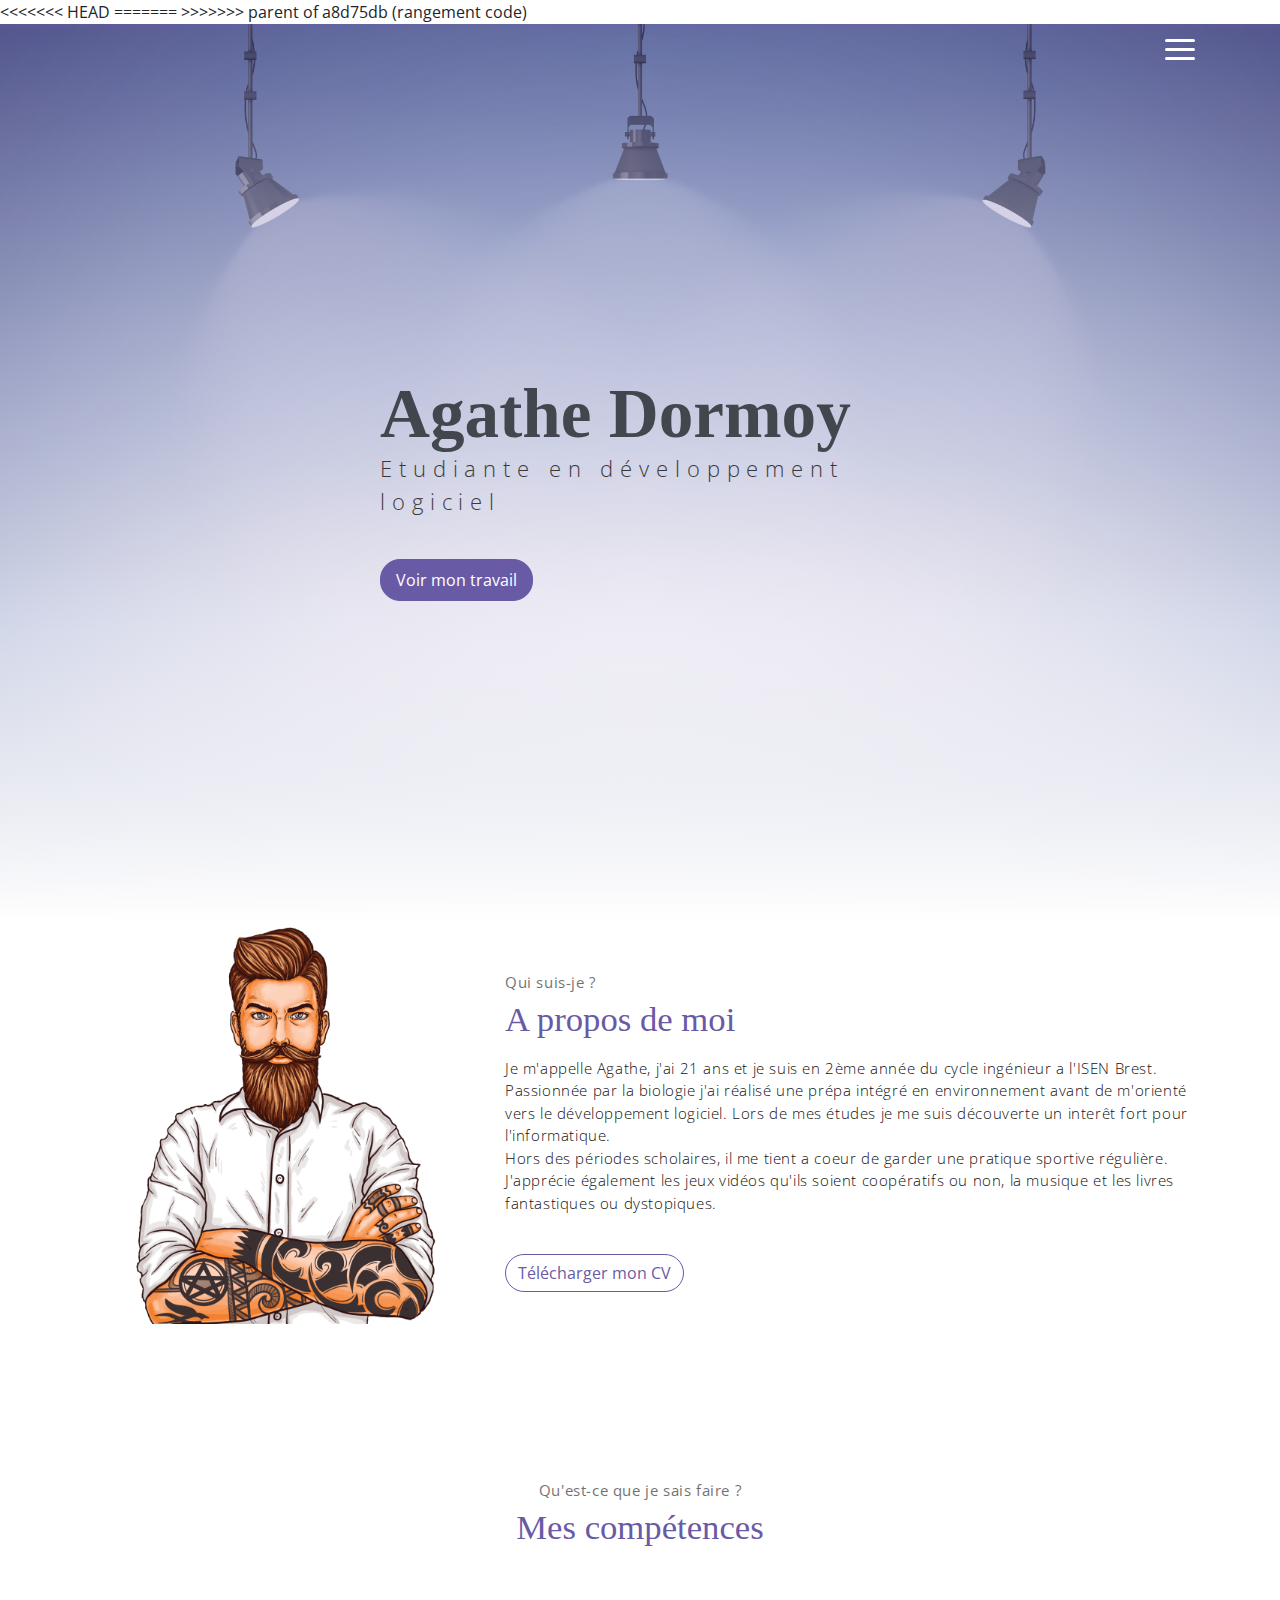
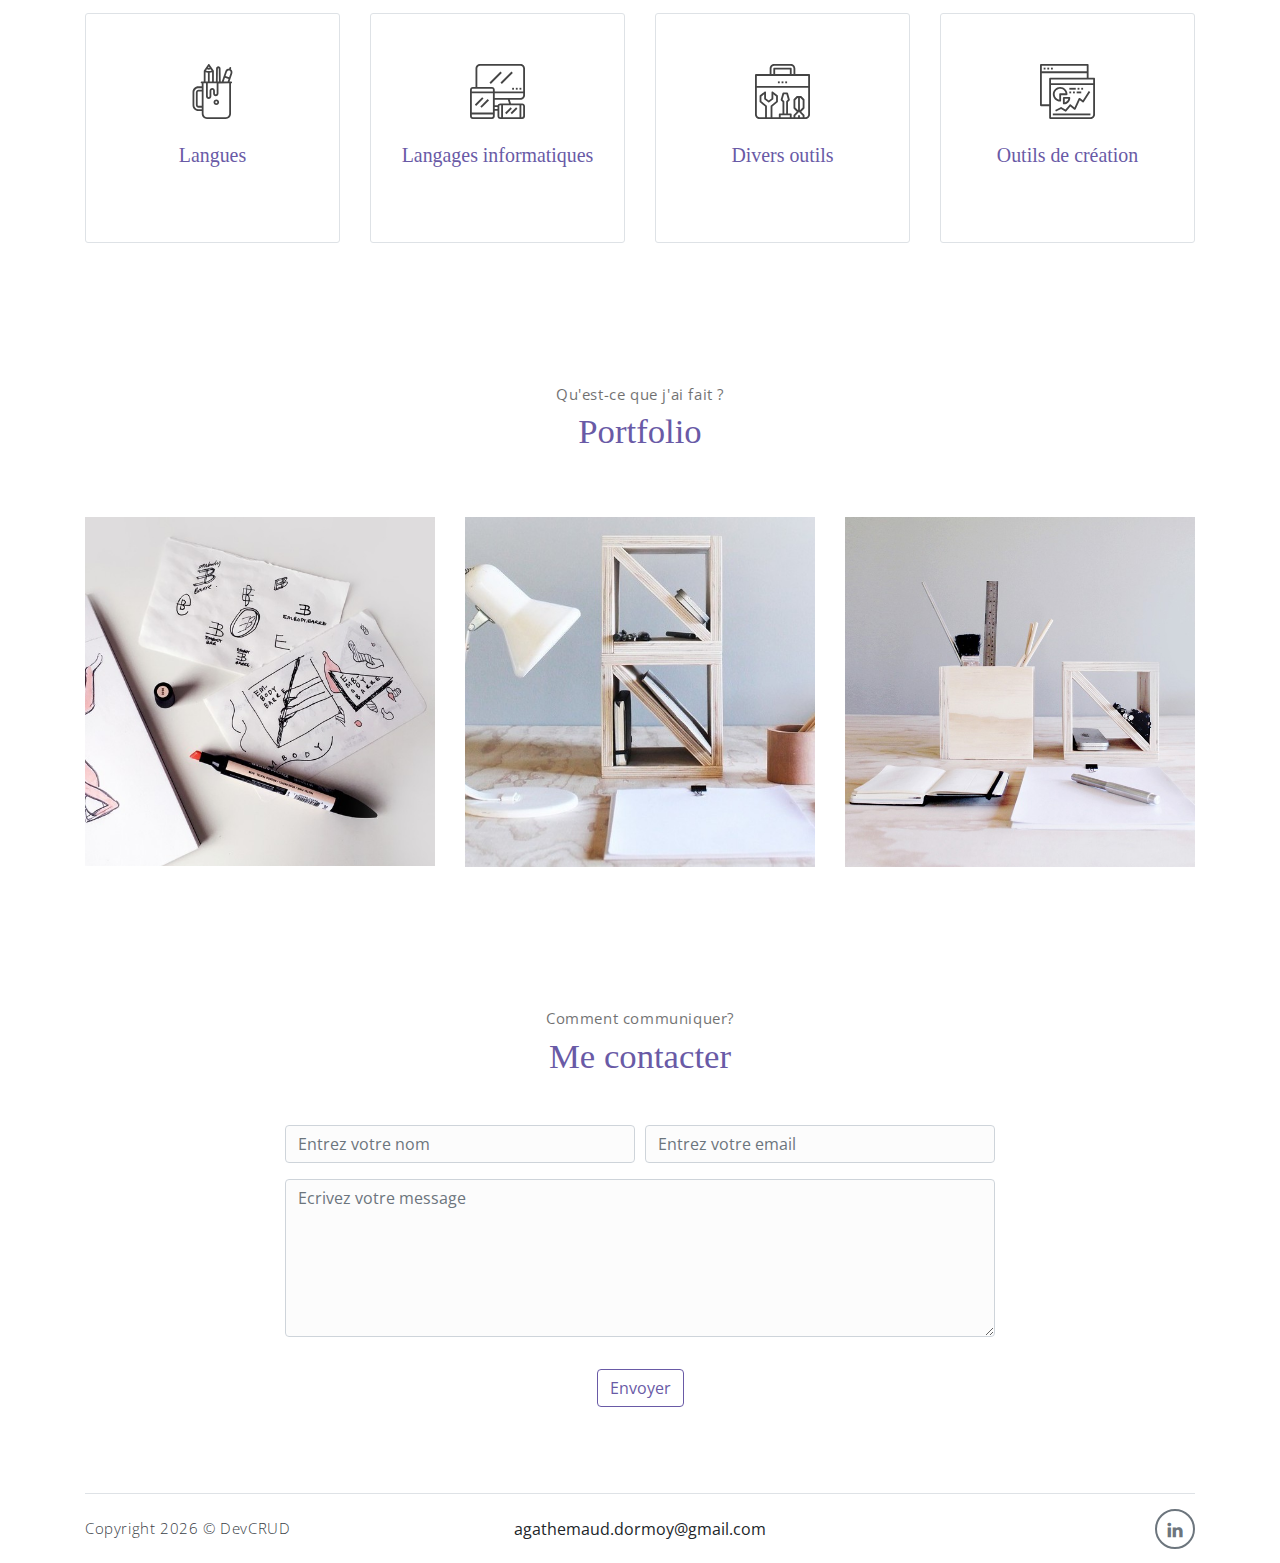
==== html/index.html @ be1decf4 "Revert "rechercge"" ====
<!DOCTYPE html>
<html lang="fr">


<head>
	<meta charset="utf-8"> <!--encodage pour avoir les éè? ect-->
    <meta name="viewport" content="width=device-width, initial-scale=1, shrink-to-fit=no">
    <meta name="description" content="Start your development with Meyawo landing page.">
    <meta name="author" content="Devcrud">
    <meta name="modification" content="Agathe">
    <title>Portfolio Agathe Dormoy</title>
    <!-- font icons -->
    <link rel="stylesheet" href="../vendor/themify-icons/css/themify-icons.css">
    <!-- Bootstrap + Meyawo main styles -->
<<<<<<< HEAD
	<link rel="stylesheet" href="../assets/css/meyawo.css">

    <!-- Js -->
    <script src="../assets/vendor/jquery/jquery-3.4.1.js" defer></script>
    <script src="../assets/js/meyawo.js" defer></script>

=======
	<link rel="stylesheet" href="../css/meyawo.css">
>>>>>>> parent of a8d75db (rangement code)
</head>


<body data-spy="scroll" data-target=".navbar" data-offset="40" id="home">

    <!-- Page Navbar -->
    <nav class="custom-navbar" data-spy="affix" data-offset-top="20">
        <div class="container">
            <a class="logo" href="#"></a>         
            <ul class="nav">
                <li class="item">
                    <a class="link" href="#home">Home</a>
                </li>
                <li class="item">
                    <a class="link" href="#about">About</a>
                </li>
                <li class="item">
                    <a class="link" href="#portfolio">Portfolio</a>
                </li>
                <!--<li class="item">
                    <a class="link" href="#testmonial">Testmonial</a>
                </li>
                <li class="item">
                    <a class="link" href="#blog">Blog</a>
                </li> -->
                <li class="item">
                    <a class="link" href="#contact">Contact</a>
                </li>
                <!--
                <li class="item ml-md-3">
                    <a href="components.html" class="btn btn-primary">Components</a>
                </li>-->
            </ul>
            <a href="javascript:void(0)" id="nav-toggle" class="hamburger hamburger--elastic">
                <div class="hamburger-box">
                  <div class="hamburger-inner"></div>
                </div>
            </a>
        </div>          
    </nav><!-- End of Page Navbar -->

    <!-- page header -->
    <header id="home" class="header">
        <div class="overlay"></div>
        <div class="header-content container">
            <h1 class="header-title">
                <span class="up"></span>
                <span class="down">Agathe Dormoy</span>
            </h1>
            <p class="header-subtitle">Etudiante en développement logiciel</p>            

            <a class="link" href="#portfolio"><button class="btn btn-primary">Voir mon travail</button></a>
        </div>              
    </header><!-- end of page header -->

    <!-- about section -->
    <section class="section pt-0" id="about">
        <!-- container -->
        <div class="container text-center">
            <!-- about wrapper -->
            <div class="about">
                <div class="about-img-holder">
                    <img src="../imgs/man.png" class="about-img" alt="Download free bootstrap 4 landing page, free boootstrap 4 templates, Download free bootstrap 4.1 landing page, free boootstrap 4.1.1 templates, meyawo Landing page">
                </div>
                <div class="about-caption">
                    <p class="section-subtitle">Qui suis-je ?</p>
                    <h2 class="section-title mb-3">A propos de moi</h2>
                    <p>
                        Je m'appelle Agathe, j'ai 21 ans et je suis en 2ème année du cycle ingénieur a l'ISEN Brest.
                        Passionnée par la biologie j'ai réalisé une prépa intégré en environnement avant de m'orienté
                        vers le développement logiciel. Lors de mes études je me suis découverte un interêt fort pour 
                        l'informatique.
                        <br>
                        Hors des périodes scholaires, il me tient a coeur de garder une pratique sportive régulière. J'apprécie
                        également les jeux vidéos qu'ils soient coopératifs ou non, la musique et les livres fantastiques
                        ou dystopiques. 

                    </p>
                    <button class="btn-rounded btn btn-outline-primary mt-4">Télécharger mon CV</button>
                </div>              
            </div><!-- end of about wrapper -->
        </div><!-- end of container -->
    </section> <!-- end of about section -->

    <!-- service section -->
    <section class="section" id="service">
        <div class="container text-center">
            <p class="section-subtitle">Qu'est-ce que je sais faire ?</p>
            <h6 class="section-title mb-6">Mes compétences</h6>
            <!-- row -->
            <div class="row">
                <div class="col-md-6 col-lg-3">
                    <div class="service-card">
                        <div class="body">
                            <img src="../imgs/pencil-case.svg" alt="Download free bootstrap 4 landing page, free boootstrap 4 templates, Download free bootstrap 4.1 landing page, free boootstrap 4.1.1 templates, meyawo Landing page" class="icon">
                            <h6 class="title">Langues</h6>
                            <p class="subtitle">Francais : langue maternelle voltaire 744 <br> Anglais : TOIEC 895 <br> Espagnol : notions
                                scholaires
                            </p>
                        </div>
                    </div>
                </div>
                <div class="col-md-6 col-lg-3">
                    <div class="service-card">
                        <div class="body">
                            <img src="../imgs/responsive.svg" alt="Download free bootstrap 4 landing page, free boootstrap 4 templates, Download free bootstrap 4.1 landing page, free boootstrap 4.1.1 templates, meyawo Landing page" class="icon">
                            <h6 class="title">Langages informatiques</h6>
                            <p class="subtitle">Python, C, Java, development web</p>
                        </div>
                    </div>
                </div>
                <div class="col-md-6 col-lg-3">
                    <div class="service-card">
                        <div class="body">
                            <img src="../imgs/toolbox.svg" alt="Download free bootstrap 4 landing page, free boootstrap 4 templates, Download free bootstrap 4.1 landing page, free boootstrap 4.1.1 templates, meyawo Landing page" class="icon">
                            <h6 class="title">Divers outils</h6>
                            <p class="subtitle">Mysql, QGIS, Outils de visioconférences (discord, teams, zoom, ...)</p>
                        </div>
                    </div>
                </div>
                <div class="col-md-6 col-lg-3">
                    <div class="service-card">
                        <div class="body">
                            <img src="../imgs/analytics.svg" alt="Download free bootstrap 4 landing page, free boootstrap 4 templates, Download free bootstrap 4.1 landing page, free boootstrap 4.1.1 templates, meyawo Landing page" class="icon">
                            <h6 class="title">Outils de création</h6>
                            <p class="subtitle">FireAlpaca, canva, photoshop, vegas pro 16, DaVinci</p>
                        </div>
                    </div>
                </div>
            </div><!-- end of row -->
        </div>
    </section><!-- end of service section -->

    <!-- portfolio section -->
    <section class="section" id="portfolio">
        <div class="container text-center">
            <p class="section-subtitle">Qu'est-ce que j'ai fait ?</p>
            <h6 class="section-title mb-6">Portfolio</h6>
            <!-- row -->
            <div class="row">
                <div class="col-md-4">
                    <a href="#" class="portfolio-card">
                        <img src="../imgs/folio-1.jpg" class="portfolio-card-img" alt="Download free bootstrap 4 landing page, free boootstrap 4 templates, Download free bootstrap 4.1 landing page, free boootstrap 4.1.1 templates, meyawo Landing page">    
                        <span class="portfolio-card-overlay">
                            <span class="portfolio-card-caption">
                                <h4>Bot_Tommy</h5>
                                <p class="font-weight-normal">Tortue mangeuse de déchets</p>
                            </span>                         
                        </span>                     
                    </a>
                </div>
                <div class="col-md-4">
                    <a href="#" class="portfolio-card">
                        <img class="portfolio-card-img" src="../imgs/folio-2.jpg" class="img-responsive rounded" alt="Download free bootstrap 4 landing page, free boootstrap 4 templates, Download free bootstrap 4.1 landing page, free boootstrap 4.1.1 templates, meyawo Landing page">
                        <span class="portfolio-card-overlay">
                            <span class="portfolio-card-caption">
                                <h4>Saint-Quentin</h5>
                                <p class="font-weight-normal">Etude de la population arborée</p>
                            </span>                         
                        </span>                         
                    </a>
                </div>
                <div class="col-md-4">
                    <a href="#" class="portfolio-card">
                        <img class="portfolio-card-img" src="../imgs/folio-3.jpg" class="img-responsive rounded" alt="Download free bootstrap 4 landing page, free boootstrap 4 templates, Download free bootstrap 4.1 landing page, free boootstrap 4.1.1 templates, meyawo Landing page">    
                        <span class="portfolio-card-overlay">
                            <span class="portfolio-card-caption">
                                <h4>FlowTech</h5>
                                <p class="font-weight-normal">Création d'une lowtech</p>
                            </span>                         
                        </span>                     
                    </a>
                </div>
            </div><!-- end of row -->
        </div><!-- end of container -->
    </section> <!-- end of portfolio section -->


    <!-- pricing section -->

    <!--
    <section class="section" id="pricing">
        <div class="container text-center">
            <p class="section-subtitle">How Much I Charge ?</p>
            <h6 class="section-title mb-6">My Pricing</h6> 
    -->
            <!-- row -->
    <!--
            <div class="pricing-wrapper">
                <div class="pricing-card">
                    <div class="pricing-card-header">
                        <img class="pricing-card-icon" src="../imgs/scooter.svg" alt="Download free bootstrap 4 landing page, free boootstrap 4 templates, Download free bootstrap 4.1 landing page, free boootstrap 4.1.1 templates, meyawo Landing page">
                    </div>
                    <div class="pricing-card-body">
                        <h6 class="pricing-card-title">Free</h6>
                        <div class="pricing-card-list">
                            <p>accusamus reprehenderit</p>
                            <p>provident dolorem </p>
                            <p>quos neque</p>
                            <p>fugiat quibusdam</p>
                            <p><i class="ti-close"></i></p>
                            <p><i class="ti-close"></i></p>
                        </div>
                    </div>
                    <div class="pricing-card-footer">
                        <span>$</span>
                        <span>0.00/Month</span>
                    </div>
                    <a href="#" class="btn btn-primary mt-3 pricing-card-btn">Subscribe</a>
                </div>
                <div class="pricing-card">
                    <div class="pricing-card-header">
                        <img class="pricing-card-icon" src="../imgs/shipped.svg" alt="Download free bootstrap 4 landing page, free boootstrap 4 templates, Download free bootstrap 4.1 landing page, free boootstrap 4.1.1 templates, meyawo Landing page">
                    </div>
                    <div class="pricing-card-body">
                        <h6 class="pricing-card-title">Basic</h6>
                        <div class="pricing-card-list">
                            <p>accusamus reprehenderit</p>
                            <p>provident dolorem </p>
                            <p>quos neque</p>
                            <p>fugiat quibusdam</p>
                            <p>accusamus laboriosam</p>
                            <p><i class="ti-close"></i></p>
                        </div>
                    </div>
                    <div class="pricing-card-footer">
                        <span>$</span>
                        <span>9.99/Month</span>
                    </div>
                    <a href="#" class="btn btn-primary mt-3 pricing-card-btn">Subscribe</a>
                </div>
                <div class="pricing-card">
                    <div class="pricing-card-header">
                        <img class="pricing-card-icon" src="../imgs/startup.svg" alt="Download free bootstrap 4 landing page, free boootstrap 4 templates, Download free bootstrap 4.1 landing page, free boootstrap 4.1.1 templates, meyawo Landing page">
                    </div>
                    <div class="pricing-card-body">
                        <h6 class="pricing-card-title">Premium</h6>
                        <div class="pricing-card-list">
                            <p>accusamus reprehenderit</p>
                            <p>provident dolorem </p>
                            <p>quos neque</p>
                            <p>fugiat quibusdam</p>
                            <p>accusamus laboriosam</p>
                            <p>inventore omnis</p>
                        </div>
                    </div>
                    <div class="pricing-card-footer">
                        <span>$</span>
                        <span>99.9/Month</span>
                    </div>
                    <a href="#" class="btn btn-primary mt-3 pricing-card-btn">Subscribe</a>
                </div> 
    -->
            </div><!-- end of pricing wrapper -->
        </div> <!-- end of container -->
    </section><!-- end of pricing section -->

    
    <!-- section -->
    <!--
    <section class="section-sm bg-primary">
    -->
        <!-- container -->
    <!--
        <div class="container text-center text-sm-left">
    -->
            <!-- row -->
    <!--
            <div class="row align-items-center">
                <div class="col-sm offset-md-1 mb-4 mb-md-0">
                    <h6 class="title text-light">Want to work with me?</h6>
                    <p class="m-0 text-light">Always feel Free to Contact & Hire me</p>
                </div>
                <div class="col-sm offset-sm-2 offset-md-3">
                    <button class="btn btn-lg my-font btn-light rounded">Hire Me</button>
                </div>
    -->
            </div> <!-- end of row -->
        </div> <!-- end of container -->
    </section> <!-- end of section -->


    <!-- testimonial section -->
    <!--
    <section class="section" id="testmonial">
        <div class="container text-center">
            <p class="section-subtitle">What Think Client About Me ?</p>
            <h6 class="section-title mb-6">Testmonial</h6>
    -->
            <!-- row -->
    <!--
            <div class="row">
                <div class="col-md-6">
                    <div class="testimonial-card">
                        <div class="testimonial-card-img-holder">
                            <img src="../imgs/avatar2.jpg" class="testimonial-card-img" alt="Download free bootstrap 4 landing page, free boootstrap 4 templates, Download free bootstrap 4.1 landing page, free boootstrap 4.1.1 templates, meyawo Landing page">                           
                        </div>
                        <div class="testimonial-card-body">
                            <p class="testimonial-card-subtitle">Lorem ipsum dolor sit amet, consectetur adipisicing elit. Eaque doloribus autem aperiam earum nostrum omnis blanditiis corporis perspiciatis adipisci nihil.</p>
                            <h6 class="testimonial-card-title">Emily Reb</h6>
                        </div>
                    </div>
                </div>
                <div class="col-md-6">
                    <div class="testimonial-card">
                        <div class="testimonial-card-img-holder">
                            <img src="../imgs/avatar3.jpg" class="testimonial-card-img" alt="Download free bootstrap 4 landing page, free boootstrap 4 templates, Download free bootstrap 4.1 landing page, free boootstrap 4.1.1 templates, meyawo Landing page">                        
                        </div>
                        <div class="testimonial-card-body">
                            <p class="testimonial-card-subtitle">Lorem ipsum dolor sit amet, consectetur adipisicing elit. Eaque doloribus autem aperiam earum nostrum omnis blanditiis corporis perspiciatis adipisci nihil.</p>
                            <h6 class="testimonial-card-title">Emily Reb</h6>
                        </div>
                    </div>
                </div>
            </div>
    -->
        </div> <!-- end of container -->
    </section> <!-- end of testimonial section -->
    
    <!-- blog section -->
    <!--
    <section class="section" id="blog">
    -->
        <!-- container -->
    <!--
        <div class="container text-center">
            <p class="section-subtitle">Recent Posts?</p>
            <h6 class="section-title mb-6">Blog</h6>
    -->
            <!-- blog-wrapper -->
    <!--
            <div class="blog-card">
                <div class="blog-card-header">
                    <img src="../imgs/img-1.jpg" class="blog-card-img" alt="Download free bootstrap 4 landing page, free boootstrap 4 templates, Download free bootstrap 4.1 landing page, free boootstrap 4.1.1 templates, meyawo Landing page">
                </div>
                <div class="blog-card-body">
                    <h5 class="blog-card-title">Consectetur adipisicing elit</h6>

                    <p class="blog-card-caption">
                        <a href="#">By: Admin</a>
                        <a href="#"><i class="ti-heart text-danger"></i> 234</a>
                        <a href="#"><i class="ti-comment"></i> 123</a>
                    </p>
                    <p>Lorem ipsum dolor sit amet, consectetur adipisicing elit. Amet nesciunt qui sit velit delectus voluptates, repellat ipsum culpa id deleniti. Rerum debitis facilis accusantium neque numquam mollitia modi quasi distinctio.</p>

                    <p><b>Necessitatibus nihil impedit! Ex nisi eveniet, dolor aliquid consequuntur repudiandae.</b></p>
                    <p>Magnam in repellat enim harum omnis aperiam! Explicabo illo, commodi, dolor blanditiis cupiditate harum nisi vero accusamus laudantium voluptatibus dolores quae obcaecati.</p>

                    <a href="#" class="blog-card-link">Read more <i class="ti-angle-double-right"></i></a>
                </div>
    
            </div>-->
            
            <!-- end of blog wrapper -->


            <!-- blog-wrapper -->
    <!--
            <div class="blog-card">
                <div class="blog-card-header">
                    <img src="../imgs/img-2.jpg" class="blog-card-img" alt="Download free bootstrap 4 landing page, free boootstrap 4 templates, Download free bootstrap 4.1 landing page, free boootstrap 4.1.1 templates, meyawo Landing page">
                </div>
                <div class="blog-card-body">
                    <h5 class="blog-card-title">Explicabo illo</h6>

                    <p class="blog-card-caption">
                        <a href="#">By: Admin</a>
                        <a href="#"><i class="ti-heart text-danger"></i> 456</a>
                        <a href="#"><i class="ti-comment"></i> 264</a>
                    </p>
                    
                    <p>Lorem ipsum dolor sit amet, consectetur adipisicing elit. Impedit excepturi laborum enim, vitae ipsam atque eum, ad iusto consequuntur voluptas, esse doloribus. Perferendis porro quisquam vitae exercitationem aliquid, minus eos laborum repudiandae, cumque debitis iusto omnis praesentium? Laborum placeat sit adipisci illum tempore maxime, esse qui quae? Molestias excepturi corporis similique doloribus. Esse vitae earum architecto nulla non dolores illum at perspiciatis quod, et deleniti cupiditate reiciendis harum facere, delectus eum commodi soluta distinctio sit repudiandae possimus sunt. Ipsum, rem.</p>

                    <a href="#" class="blog-card-link">Read more <i class="ti-angle-double-right"></i></a>
                </div>
    -->
            </div><!-- end of blog wrapper -->

        </div><!-- end of container -->
    </section><!-- end of blog section -->


    <!-- contact section -->
    <section class="section" id="contact">
        <div class="container text-center">
            <p class="section-subtitle">Comment communiquer?</p>
            <h6 class="section-title mb-5">Me contacter</h6>
            <!-- contact form -->
            <form action="" class="contact-form col-md-10 col-lg-8 m-auto">
                <div class="form-row">
                    <div class="form-group col-sm-6">
                        <input type="text" size="50" class="form-control" placeholder="Entrez votre nom" required>                 
                    </div>
                    <div class="form-group col-sm-6">
                        <input type="email" class="form-control" placeholder="Entrez votre email" required>                 
                    </div>
                    <div class="form-group col-sm-12">
                        <textarea name="comment" id="comment" rows="6"   class="form-control" placeholder="Ecrivez votre message" required></textarea>
                    </div>
                    <div class="form-group col-sm-12 mt-3">
                        <input type="submit" value="Envoyer" class="btn btn-outline-primary rounded">                  
                    </div>
                </div>  
            </form><!-- end of contact form -->
        </div><!-- end of container -->
    </section><!-- end of contact section -->

    <!-- footer -->
    <div class="container">
        <footer class="footer">       
            <p class="mb-0">Copyright <script>document.write(new Date().getFullYear())</script> &copy; <a href="http://www.devcrud.com">DevCRUD</a></p>
            <span> agathemaud.dormoy@gmail.com </span>
            <div class="social-links text-right m-auto ml-sm-auto">
                <a href="https://www.linkedin.com/in/agathe-dormoy-180b77330/" target="_blank" class="link"><i class="ti-linkedin"></i></a>
                <!--
                <a href="javascript:void(0)" class="link"><i class="ti-twitter-alt"></i></a>
                <a href="javascript:void(0)" class="link"><i class="ti-google"></i></a>
                <a href="javascript:void(0)" class="link"><i class="ti-pinterest-alt"></i></a>
                <a href="javascript:void(0)" class="link"><i class="ti-instagram"></i></a>
                <a href="javascript:void(0)" class="link"><i class="ti-rss"></i></a>
                -->
            </div>
        </footer>
    </div> <!-- end of page footer -->
	
	<!-- core  -->
    <script src="../vendor/jquery/jquery-3.4.1.js"></script>
    <script src="../vendor/bootstrap/bootstrap.bundle.js"></script>

    <!-- bootstrap 3 affix -->
	<script src="../vendor/bootstrap/bootstrap.affix.js"></script>

    <!-- Meyawo js -->
    <script src="/js/meyawo.js"></script>

</body>
</html>
---- vendor/themify-icons/css/themify-icons.css ----
@font-face {
	font-family: 'themify';
	src:url("../fonts/themify.eot?-fvbane");
	src:url("../fonts/themify.eot?#iefix-fvbane") format("embedded-opentype"),
		url("../fonts/themify.woff?-fvbane") format("woff"),
		url("../fonts/themify.ttf?-fvbane") format("truetype"),
		url("../fonts/themify.svg?-fvbane#themify") format("svg");
	font-weight: normal;
	font-style: normal;
}

[class^="ti-"], [class*=" ti-"] {
	font-family: 'themify';
	speak: none;
	font-style: normal;
	font-weight: normal;
	font-variant: normal;
	text-transform: none;
	line-height: 1;

	/* Better Font Rendering =========== */
	-webkit-font-smoothing: antialiased;
	-moz-osx-font-smoothing: grayscale;
}

.ti-wand:before {
	content: "\e600";
}
.ti-volume:before {
	content: "\e601";
}
.ti-user:before {
	content: "\e602";
}
.ti-unlock:before {
	content: "\e603";
}
.ti-unlink:before {
	content: "\e604";
}
.ti-trash:before {
	content: "\e605";
}
.ti-thought:before {
	content: "\e606";
}
.ti-target:before {
	content: "\e607";
}
.ti-tag:before {
	content: "\e608";
}
.ti-tablet:before {
	content: "\e609";
}
.ti-star:before {
	content: "\e60a";
}
.ti-spray:before {
	content: "\e60b";
}
.ti-signal:before {
	content: "\e60c";
}
.ti-shopping-cart:before {
	content: "\e60d";
}
.ti-shopping-cart-full:before {
	content: "\e60e";
}
.ti-settings:before {
	content: "\e60f";
}
.ti-search:before {
	content: "\e610";
}
.ti-zoom-in:before {
	content: "\e611";
}
.ti-zoom-out:before {
	content: "\e612";
}
.ti-cut:before {
	content: "\e613";
}
.ti-ruler:before {
	content: "\e614";
}
.ti-ruler-pencil:before {
	content: "\e615";
}
.ti-ruler-alt:before {
	content: "\e616";
}
.ti-bookmark:before {
	content: "\e617";
}
.ti-bookmark-alt:before {
	content: "\e618";
}
.ti-reload:before {
	content: "\e619";
}
.ti-plus:before {
	content: "\e61a";
}
.ti-pin:before {
	content: "\e61b";
}
.ti-pencil:before {
	content: "\e61c";
}
.ti-pencil-alt:before {
	content: "\e61d";
}
.ti-paint-roller:before {
	content: "\e61e";
}
.ti-paint-bucket:before {
	content: "\e61f";
}
.ti-na:before {
	content: "\e620";
}
.ti-mobile:before {
	content: "\e621";
}
.ti-minus:before {
	content: "\e622";
}
.ti-medall:before {
	content: "\e623";
}
.ti-medall-alt:before {
	content: "\e624";
}
.ti-marker:before {
	content: "\e625";
}
.ti-marker-alt:before {
	content: "\e626";
}
.ti-arrow-up:before {
	content: "\e627";
}
.ti-arrow-right:before {
	content: "\e628";
}
.ti-arrow-left:before {
	content: "\e629";
}
.ti-arrow-down:before {
	content: "\e62a";
}
.ti-lock:before {
	content: "\e62b";
}
.ti-location-arrow:before {
	content: "\e62c";
}
.ti-link:before {
	content: "\e62d";
}
.ti-layout:before {
	content: "\e62e";
}
.ti-layers:before {
	content: "\e62f";
}
.ti-layers-alt:before {
	content: "\e630";
}
.ti-key:before {
	content: "\e631";
}
.ti-import:before {
	content: "\e632";
}
.ti-image:before {
	content: "\e633";
}
.ti-heart:before {
	content: "\e634";
}
.ti-heart-broken:before {
	content: "\e635";
}
.ti-hand-stop:before {
	content: "\e636";
}
.ti-hand-open:before {
	content: "\e637";
}
.ti-hand-drag:before {
	content: "\e638";
}
.ti-folder:before {
	content: "\e639";
}
.ti-flag:before {
	content: "\e63a";
}
.ti-flag-alt:before {
	content: "\e63b";
}
.ti-flag-alt-2:before {
	content: "\e63c";
}
.ti-eye:before {
	content: "\e63d";
}
.ti-export:before {
	content: "\e63e";
}
.ti-exchange-vertical:before {
	content: "\e63f";
}
.ti-desktop:before {
	content: "\e640";
}
.ti-cup:before {
	content: "\e641";
}
.ti-crown:before {
	content: "\e642";
}
.ti-comments:before {
	content: "\e643";
}
.ti-comment:before {
	content: "\e644";
}
.ti-comment-alt:before {
	content: "\e645";
}
.ti-close:before {
	content: "\e646";
}
.ti-clip:before {
	content: "\e647";
}
.ti-angle-up:before {
	content: "\e648";
}
.ti-angle-right:before {
	content: "\e649";
}
.ti-angle-left:before {
	content: "\e64a";
}
.ti-angle-down:before {
	content: "\e64b";
}
.ti-check:before {
	content: "\e64c";
}
.ti-check-box:before {
	content: "\e64d";
}
.ti-camera:before {
	content: "\e64e";
}
.ti-announcement:before {
	content: "\e64f";
}
.ti-brush:before {
	content: "\e650";
}
.ti-briefcase:before {
	content: "\e651";
}
.ti-bolt:before {
	content: "\e652";
}
.ti-bolt-alt:before {
	content: "\e653";
}
.ti-blackboard:before {
	content: "\e654";
}
.ti-bag:before {
	content: "\e655";
}
.ti-move:before {
	content: "\e656";
}
.ti-arrows-vertical:before {
	content: "\e657";
}
.ti-arrows-horizontal:before {
	content: "\e658";
}
.ti-fullscreen:before {
	content: "\e659";
}
.ti-arrow-top-right:before {
	content: "\e65a";
}
.ti-arrow-top-left:before {
	content: "\e65b";
}
.ti-arrow-circle-up:before {
	content: "\e65c";
}
.ti-arrow-circle-right:before {
	content: "\e65d";
}
.ti-arrow-circle-left:before {
	content: "\e65e";
}
.ti-arrow-circle-down:before {
	content: "\e65f";
}
.ti-angle-double-up:before {
	content: "\e660";
}
.ti-angle-double-right:before {
	content: "\e661";
}
.ti-angle-double-left:before {
	content: "\e662";
}
.ti-angle-double-down:before {
	content: "\e663";
}
.ti-zip:before {
	content: "\e664";
}
.ti-world:before {
	content: "\e665";
}
.ti-wheelchair:before {
	content: "\e666";
}
.ti-view-list:before {
	content: "\e667";
}
.ti-view-list-alt:before {
	content: "\e668";
}
.ti-view-grid:before {
	content: "\e669";
}
.ti-uppercase:before {
	content: "\e66a";
}
.ti-upload:before {
	content: "\e66b";
}
.ti-underline:before {
	content: "\e66c";
}
.ti-truck:before {
	content: "\e66d";
}
.ti-timer:before {
	content: "\e66e";
}
.ti-ticket:before {
	content: "\e66f";
}
.ti-thumb-up:before {
	content: "\e670";
}
.ti-thumb-down:before {
	content: "\e671";
}
.ti-text:before {
	content: "\e672";
}
.ti-stats-up:before {
	content: "\e673";
}
.ti-stats-down:before {
	content: "\e674";
}
.ti-split-v:before {
	content: "\e675";
}
.ti-split-h:before {
	content: "\e676";
}
.ti-smallcap:before {
	content: "\e677";
}
.ti-shine:before {
	content: "\e678";
}
.ti-shift-right:before {
	content: "\e679";
}
.ti-shift-left:before {
	content: "\e67a";
}
.ti-shield:before {
	content: "\e67b";
}
.ti-notepad:before {
	content: "\e67c";
}
.ti-server:before {
	content: "\e67d";
}
.ti-quote-right:before {
	content: "\e67e";
}
.ti-quote-left:before {
	content: "\e67f";
}
.ti-pulse:before {
	content: "\e680";
}
.ti-printer:before {
	content: "\e681";
}
.ti-power-off:before {
	content: "\e682";
}
.ti-plug:before {
	content: "\e683";
}
.ti-pie-chart:before {
	content: "\e684";
}
.ti-paragraph:before {
	content: "\e685";
}
.ti-panel:before {
	content: "\e686";
}
.ti-package:before {
	content: "\e687";
}
.ti-music:before {
	content: "\e688";
}
.ti-music-alt:before {
	content: "\e689";
}
.ti-mouse:before {
	content: "\e68a";
}
.ti-mouse-alt:before {
	content: "\e68b";
}
.ti-money:before {
	content: "\e68c";
}
.ti-microphone:before {
	content: "\e68d";
}
.ti-menu:before {
	content: "\e68e";
}
.ti-menu-alt:before {
	content: "\e68f";
}
.ti-map:before {
	content: "\e690";
}
.ti-map-alt:before {
	content: "\e691";
}
.ti-loop:before {
	content: "\e692";
}
.ti-location-pin:before {
	content: "\e693";
}
.ti-list:before {
	content: "\e694";
}
.ti-light-bulb:before {
	content: "\e695";
}
.ti-Italic:before {
	content: "\e696";
}
.ti-info:before {
	content: "\e697";
}
.ti-infinite:before {
	content: "\e698";
}
.ti-id-badge:before {
	content: "\e699";
}
.ti-hummer:before {
	content: "\e69a";
}
.ti-home:before {
	content: "\e69b";
}
.ti-help:before {
	content: "\e69c";
}
.ti-headphone:before {
	content: "\e69d";
}
.ti-harddrives:before {
	content: "\e69e";
}
.ti-harddrive:before {
	content: "\e69f";
}
.ti-gift:before {
	content: "\e6a0";
}
.ti-game:before {
	content: "\e6a1";
}
.ti-filter:before {
	content: "\e6a2";
}
.ti-files:before {
	content: "\e6a3";
}
.ti-file:before {
	content: "\e6a4";
}
.ti-eraser:before {
	content: "\e6a5";
}
.ti-envelope:before {
	content: "\e6a6";
}
.ti-download:before {
	content: "\e6a7";
}
.ti-direction:before {
	content: "\e6a8";
}
.ti-direction-alt:before {
	content: "\e6a9";
}
.ti-dashboard:before {
	content: "\e6aa";
}
.ti-control-stop:before {
	content: "\e6ab";
}
.ti-control-shuffle:before {
	content: "\e6ac";
}
.ti-control-play:before {
	content: "\e6ad";
}
.ti-control-pause:before {
	content: "\e6ae";
}
.ti-control-forward:before {
	content: "\e6af";
}
.ti-control-backward:before {
	content: "\e6b0";
}
.ti-cloud:before {
	content: "\e6b1";
}
.ti-cloud-up:before {
	content: "\e6b2";
}
.ti-cloud-down:before {
	content: "\e6b3";
}
.ti-clipboard:before {
	content: "\e6b4";
}
.ti-car:before {
	content: "\e6b5";
}
.ti-calendar:before {
	content: "\e6b6";
}
.ti-book:before {
	content: "\e6b7";
}
.ti-bell:before {
	content: "\e6b8";
}
.ti-basketball:before {
	content: "\e6b9";
}
.ti-bar-chart:before {
	content: "\e6ba";
}
.ti-bar-chart-alt:before {
	content: "\e6bb";
}
.ti-back-right:before {
	content: "\e6bc";
}
.ti-back-left:before {
	content: "\e6bd";
}
.ti-arrows-corner:before {
	content: "\e6be";
}
.ti-archive:before {
	content: "\e6bf";
}
.ti-anchor:before {
	content: "\e6c0";
}
.ti-align-right:before {
	content: "\e6c1";
}
.ti-align-left:before {
	content: "\e6c2";
}
.ti-align-justify:before {
	content: "\e6c3";
}
.ti-align-center:before {
	content: "\e6c4";
}
.ti-alert:before {
	content: "\e6c5";
}
.ti-alarm-clock:before {
	content: "\e6c6";
}
.ti-agenda:before {
	content: "\e6c7";
}
.ti-write:before {
	content: "\e6c8";
}
.ti-window:before {
	content: "\e6c9";
}
.ti-widgetized:before {
	content: "\e6ca";
}
.ti-widget:before {
	content: "\e6cb";
}
.ti-widget-alt:before {
	content: "\e6cc";
}
.ti-wallet:before {
	content: "\e6cd";
}
.ti-video-clapper:before {
	content: "\e6ce";
}
.ti-video-camera:before {
	content: "\e6cf";
}
.ti-vector:before {
	content: "\e6d0";
}
.ti-themify-logo:before {
	content: "\e6d1";
}
.ti-themify-favicon:before {
	content: "\e6d2";
}
.ti-themify-favicon-alt:before {
	content: "\e6d3";
}
.ti-support:before {
	content: "\e6d4";
}
.ti-stamp:before {
	content: "\e6d5";
}
.ti-split-v-alt:before {
	content: "\e6d6";
}
.ti-slice:before {
	content: "\e6d7";
}
.ti-shortcode:before {
	content: "\e6d8";
}
.ti-shift-right-alt:before {
	content: "\e6d9";
}
.ti-shift-left-alt:before {
	content: "\e6da";
}
.ti-ruler-alt-2:before {
	content: "\e6db";
}
.ti-receipt:before {
	content: "\e6dc";
}
.ti-pin2:before {
	content: "\e6dd";
}
.ti-pin-alt:before {
	content: "\e6de";
}
.ti-pencil-alt2:before {
	content: "\e6df";
}
.ti-palette:before {
	content: "\e6e0";
}
.ti-more:before {
	content: "\e6e1";
}
.ti-more-alt:before {
	content: "\e6e2";
}
.ti-microphone-alt:before {
	content: "\e6e3";
}
.ti-magnet:before {
	content: "\e6e4";
}
.ti-line-double:before {
	content: "\e6e5";
}
.ti-line-dotted:before {
	content: "\e6e6";
}
.ti-line-dashed:before {
	content: "\e6e7";
}
.ti-layout-width-full:before {
	content: "\e6e8";
}
.ti-layout-width-default:before {
	content: "\e6e9";
}
.ti-layout-width-default-alt:before {
	content: "\e6ea";
}
.ti-layout-tab:before {
	content: "\e6eb";
}
.ti-layout-tab-window:before {
	content: "\e6ec";
}
.ti-layout-tab-v:before {
	content: "\e6ed";
}
.ti-layout-tab-min:before {
	content: "\e6ee";
}
.ti-layout-slider:before {
	content: "\e6ef";
}
.ti-layout-slider-alt:before {
	content: "\e6f0";
}
.ti-layout-sidebar-right:before {
	content: "\e6f1";
}
.ti-layout-sidebar-none:before {
	content: "\e6f2";
}
.ti-layout-sidebar-left:before {
	content: "\e6f3";
}
.ti-layout-placeholder:before {
	content: "\e6f4";
}
.ti-layout-menu:before {
	content: "\e6f5";
}
.ti-layout-menu-v:before {
	content: "\e6f6";
}
.ti-layout-menu-separated:before {
	content: "\e6f7";
}
.ti-layout-menu-full:before {
	content: "\e6f8";
}
.ti-layout-media-right-alt:before {
	content: "\e6f9";
}
.ti-layout-media-right:before {
	content: "\e6fa";
}
.ti-layout-media-overlay:before {
	content: "\e6fb";
}
.ti-layout-media-overlay-alt:before {
	content: "\e6fc";
}
.ti-layout-media-overlay-alt-2:before {
	content: "\e6fd";
}
.ti-layout-media-left-alt:before {
	content: "\e6fe";
}
.ti-layout-media-left:before {
	content: "\e6ff";
}
.ti-layout-media-center-alt:before {
	content: "\e700";
}
.ti-layout-media-center:before {
	content: "\e701";
}
.ti-layout-list-thumb:before {
	content: "\e702";
}
.ti-layout-list-thumb-alt:before {
	content: "\e703";
}
.ti-layout-list-post:before {
	content: "\e704";
}
.ti-layout-list-large-image:before {
	content: "\e705";
}
.ti-layout-line-solid:before {
	content: "\e706";
}
.ti-layout-grid4:before {
	content: "\e707";
}
.ti-layout-grid3:before {
	content: "\e708";
}
.ti-layout-grid2:before {
	content: "\e709";
}
.ti-layout-grid2-thumb:before {
	content: "\e70a";
}
.ti-layout-cta-right:before {
	content: "\e70b";
}
.ti-layout-cta-left:before {
	content: "\e70c";
}
.ti-layout-cta-center:before {
	content: "\e70d";
}
.ti-layout-cta-btn-right:before {
	content: "\e70e";
}
.ti-layout-cta-btn-left:before {
	content: "\e70f";
}
.ti-layout-column4:before {
	content: "\e710";
}
.ti-layout-column3:before {
	content: "\e711";
}
.ti-layout-column2:before {
	content: "\e712";
}
.ti-layout-accordion-separated:before {
	content: "\e713";
}
.ti-layout-accordion-merged:before {
	content: "\e714";
}
.ti-layout-accordion-list:before {
	content: "\e715";
}
.ti-ink-pen:before {
	content: "\e716";
}
.ti-info-alt:before {
	content: "\e717";
}
.ti-help-alt:before {
	content: "\e718";
}
.ti-headphone-alt:before {
	content: "\e719";
}
.ti-hand-point-up:before {
	content: "\e71a";
}
.ti-hand-point-right:before {
	content: "\e71b";
}
.ti-hand-point-left:before {
	content: "\e71c";
}
.ti-hand-point-down:before {
	content: "\e71d";
}
.ti-gallery:before {
	content: "\e71e";
}
.ti-face-smile:before {
	content: "\e71f";
}
.ti-face-sad:before {
	content: "\e720";
}
.ti-credit-card:before {
	content: "\e721";
}
.ti-control-skip-forward:before {
	content: "\e722";
}
.ti-control-skip-backward:before {
	content: "\e723";
}
.ti-control-record:before {
	content: "\e724";
}
.ti-control-eject:before {
	content: "\e725";
}
.ti-comments-smiley:before {
	content: "\e726";
}
.ti-brush-alt:before {
	content: "\e727";
}
.ti-youtube:before {
	content: "\e728";
}
.ti-vimeo:before {
	content: "\e729";
}
.ti-twitter:before {
	content: "\e72a";
}
.ti-time:before {
	content: "\e72b";
}
.ti-tumblr:before {
	content: "\e72c";
}
.ti-skype:before {
	content: "\e72d";
}
.ti-share:before {
	content: "\e72e";
}
.ti-share-alt:before {
	content: "\e72f";
}
.ti-rocket:before {
	content: "\e730";
}
.ti-pinterest:before {
	content: "\e731";
}
.ti-new-window:before {
	content: "\e732";
}
.ti-microsoft:before {
	content: "\e733";
}
.ti-list-ol:before {
	content: "\e734";
}
.ti-linkedin:before {
	content: "\e735";
}
.ti-layout-sidebar-2:before {
	content: "\e736";
}
.ti-layout-grid4-alt:before {
	content: "\e737";
}
.ti-layout-grid3-alt:before {
	content: "\e738";
}
.ti-layout-grid2-alt:before {
	content: "\e739";
}
.ti-layout-column4-alt:before {
	content: "\e73a";
}
.ti-layout-column3-alt:before {
	content: "\e73b";
}
.ti-layout-column2-alt:before {
	content: "\e73c";
}
.ti-instagram:before {
	content: "\e73d";
}
.ti-google:before {
	content: "\e73e";
}
.ti-github:before {
	content: "\e73f";
}
.ti-flickr:before {
	content: "\e740";
}
.ti-facebook:before {
	content: "\e741";
}
.ti-dropbox:before {
	content: "\e742";
}
.ti-dribbble:before {
	content: "\e743";
}
.ti-apple:before {
	content: "\e744";
}
.ti-android:before {
	content: "\e745";
}
.ti-save:before {
	content: "\e746";
}
.ti-save-alt:before {
	content: "\e747";
}
.ti-yahoo:before {
	content: "\e748";
}
.ti-wordpress:before {
	content: "\e749";
}
.ti-vimeo-alt:before {
	content: "\e74a";
}
.ti-twitter-alt:before {
	content: "\e74b";
}
.ti-tumblr-alt:before {
	content: "\e74c";
}
.ti-trello:before {
	content: "\e74d";
}
.ti-stack-overflow:before {
	content: "\e74e";
}
.ti-soundcloud:before {
	content: "\e74f";
}
.ti-sharethis:before {
	content: "\e750";
}
.ti-sharethis-alt:before {
	content: "\e751";
}
.ti-reddit:before {
	content: "\e752";
}
.ti-pinterest-alt:before {
	content: "\e753";
}
.ti-microsoft-alt:before {
	content: "\e754";
}
.ti-linux:before {
	content: "\e755";
}
.ti-jsfiddle:before {
	content: "\e756";
}
.ti-joomla:before {
	content: "\e757";
}
.ti-html5:before {
	content: "\e758";
}
.ti-flickr-alt:before {
	content: "\e759";
}
.ti-email:before {
	content: "\e75a";
}
.ti-drupal:before {
	content: "\e75b";
}
.ti-dropbox-alt:before {
	content: "\e75c";
}
.ti-css3:before {
	content: "\e75d";
}
.ti-rss:before {
	content: "\e75e";
}
.ti-rss-alt:before {
	content: "\e75f";
}
---- assets/css/meyawo.css ----
@charset "UTF-8";
/*!
=========================================================
* Meyawo Landing page
=========================================================

* Copyright: 2019 DevCRUD (https://devcrud.com)
* Licensed: (https://devcrud.com/licenses)
* Coded by www.devcrud.com

=========================================================

* The above copyright notice and this permission notice shall be included in all copies or substantial portions of the Software.
*/
@import url("https://fonts.googleapis.com/css?family=Baloo+Paaji|Open+Sans:300,300i,400,400i,600,600i,700,700i");
:root {
  --blue: #1e549f;
  --indigo: #695aa6;
  --purple: #6f42c1;
  --pink: #e83e8c;
  --red: #ec185d;
  --orange: #ff6d02;
  --yellow: #ffc107;
  --green: #1bb74f;
  --teal: #20c997;
  --cyan: #17a2b8;
  --white: #fff;
  --gray: #6c757d;
  --gray-dark: #393e46;
  --primary: #695aa6;
  --secondary: #393e46;
  --success: #1bb74f;
  --info: #17a2b8;
  --warning: #ff6d02;
  --danger: #ec185d;
  --light: #f8f9fa;
  --dark: #212529;
  --breakpoint-xs: 0;
  --breakpoint-sm: 576px;
  --breakpoint-md: 768px;
  --breakpoint-lg: 992px;
  --breakpoint-xl: 1200px;
  --font-family-sans-serif: "Open Sans", sans-serif;
  --font-family-monospace: SFMono-Regular, Menlo, Monaco, Consolas, "Liberation Mono", "Courier New", monospace;
}

*,
*::before,
*::after {
  box-sizing: border-box; 
}

html {
  font-family: sans-serif;
  line-height: 1.15; 
  -webkit-text-size-adjust: 100%; 
  -webkit-tap-highlight-color: rgba(0, 0, 0, 0); 
}

article, aside, figcaption, figure, footer, header, hgroup, main, nav, section {
  display: block; 
}

body {
  margin: 0;
  font-family: "Open Sans", sans-serif;
  font-size: 1rem;
  font-weight: 400;
  line-height: 1.5;
  color: #212529;
  text-align: left;
  background-color: #fff;
}

[tabindex="-1"]:focus {
  outline: 0 !important;
}

hr {
  box-sizing: content-box;
  height: 0;
  overflow: visible;
}

h1, h2, h3, h4, h5, h6 {
  margin-top: 0;
  margin-bottom: 0.5rem;
}

p {
  margin-top: 0;
  margin-bottom: 1rem;
}

abbr[title],
abbr[data-original-title] {
  text-decoration: underline;
  -webkit-text-decoration: underline dotted;
          text-decoration: underline dotted;
  cursor: help;
  border-bottom: 0;
  -webkit-text-decoration-skip-ink: none;
          text-decoration-skip-ink: none;
}

address {
  margin-bottom: 1rem;
  font-style: normal;
  line-height: inherit;
}

ol,
ul,
dl {
  margin-top: 0;
  margin-bottom: 1rem;
}

ol ol,
ul ul,
ol ul,
ul ol {
  margin-bottom: 0;
}

dt {
  font-weight: 700;
}

dd {
  margin-bottom: .5rem;
  margin-left: 0;
}

blockquote {
  margin: 0 0 1rem;
}

b,
strong {
  font-weight: bolder;
}

small {
  font-size: 80%;
}

sub,
sup {
  position: relative;
  font-size: 75%;
  line-height: 0;
  vertical-align: baseline;
}

sub {
  bottom: -.25em;
}

sup {
  top: -.5em;
}

a {
  color: #695aa6;
  text-decoration: none;
  background-color: transparent;
}

a:hover {
  color: #493f75;
  text-decoration: none;
}

a:not([href]):not([tabindex]) {
  color: inherit;
  text-decoration: none;
}

a:not([href]):not([tabindex]):hover, a:not([href]):not([tabindex]):focus {
  color: inherit;
  text-decoration: none;
}

a:not([href]):not([tabindex]):focus {
  outline: 0;
}

pre,
code,
kbd,
samp {
  font-family: SFMono-Regular, Menlo, Monaco, Consolas, "Liberation Mono", "Courier New", monospace;
  font-size: 1em;
}

pre {
  margin-top: 0;
  margin-bottom: 1rem;
  overflow: auto;
}

figure {
  margin: 0 0 1rem;
}

img {
  vertical-align: middle;
  border-style: none;
}

svg {
  overflow: hidden;
  vertical-align: middle;
}

table {
  border-collapse: collapse;
}

caption {
  padding-top: 0.75rem;
  padding-bottom: 0.75rem;
  color: #6c757d;
  text-align: left;
  caption-side: bottom;
}

th {
  text-align: inherit;
}

label {
  display: inline-block;
  margin-bottom: 0.5rem;
}

button {
  border-radius: 0;
}

button:focus {
  outline: 1px dotted;
  outline: 5px auto -webkit-focus-ring-color;
}

input,
button,
select,
optgroup,
textarea {
  margin: 0;
  font-family: inherit;
  font-size: inherit;
  line-height: inherit;
}

button,
input {
  overflow: visible;
}

button,
select {
  text-transform: none;
}

select {
  word-wrap: normal;
}

button,
[type="button"],
[type="reset"],
[type="submit"] {
  -webkit-appearance: button;
}

button:not(:disabled),
[type="button"]:not(:disabled),
[type="reset"]:not(:disabled),
[type="submit"]:not(:disabled) {
  cursor: pointer;
}

button::-moz-focus-inner,
[type="button"]::-moz-focus-inner,
[type="reset"]::-moz-focus-inner,
[type="submit"]::-moz-focus-inner {
  padding: 0;
  border-style: none;
}

input[type="radio"],
input[type="checkbox"] {
  box-sizing: border-box;
  padding: 0;
}

input[type="date"],
input[type="time"],
input[type="datetime-local"],
input[type="month"] {
  -webkit-appearance: listbox;
}

textarea {
  overflow: auto;
  resize: vertical;
}

fieldset {
  min-width: 0;
  padding: 0;
  margin: 0;
  border: 0;
}

legend {
  display: block;
  width: 100%;
  max-width: 100%;
  padding: 0;
  margin-bottom: .5rem;
  font-size: 1.5rem;
  line-height: inherit;
  color: inherit;
  white-space: normal;
}

progress {
  vertical-align: baseline;
}

[type="number"]::-webkit-inner-spin-button,
[type="number"]::-webkit-outer-spin-button {
  height: auto;
}

[type="search"] {
  outline-offset: -2px;
  -webkit-appearance: none;
}

[type="search"]::-webkit-search-decoration {
  -webkit-appearance: none;
}

::-webkit-file-upload-button {
  font: inherit;
  -webkit-appearance: button;
}

output {
  display: inline-block;
}

summary {
  display: list-item;
  cursor: pointer;
}

template {
  display: none;
}

[hidden] {
  display: none !important;
}

h1, h2, h3, h4, h5, h6,
.h1, .h2, .h3, .h4, .h5, .h6 {
  margin-bottom: 0.5rem;
  font-weight: 500;
  line-height: 1.2;
}

h1, .h1 {
  font-size: 2.5rem;
}

h2, .h2 {
  font-size: 2rem;
}

h3, .h3 {
  font-size: 1.75rem;
}

h4, .h4 {
  font-size: 1.5rem;
}

h5, .h5 {
  font-size: 1.25rem;
}

h6, .h6 {
  font-size: 1rem;
}

.lead {
  font-size: 1.25rem;
  font-weight: 300;
}

.display-1 {
  font-size: 6rem;
  font-weight: 300;
  line-height: 1.2;
}

.display-2 {
  font-size: 5.5rem;
  font-weight: 300;
  line-height: 1.2;
}

.display-3 {
  font-size: 4.5rem;
  font-weight: 300;
  line-height: 1.2;
}

.display-4 {
  font-size: 3.5rem;
  font-weight: 300;
  line-height: 1.2;
}

hr {
  margin-top: 1rem;
  margin-bottom: 1rem;
  border: 0;
  border-top: 1px solid rgba(0, 0, 0, 0.1);
}

small,
.small {
  font-size: 80%;
  font-weight: 400;
}

mark,
.mark {
  padding: 0.2em;
  background-color: #fcf8e3;
}

.list-unstyled {
  padding-left: 0;
  list-style: none;
}

.list-inline {
  padding-left: 0;
  list-style: none;
}

.list-inline-item {
  display: inline-block;
}

.list-inline-item:not(:last-child) {
  margin-right: 0.5rem;
}

.initialism {
  font-size: 90%;
  text-transform: uppercase;
}

.blockquote {
  margin-bottom: 1rem;
  font-size: 1.25rem;
}

.blockquote-footer {
  display: block;
  font-size: 80%;
  color: #6c757d;
}

.blockquote-footer::before {
  content: "\2014\00A0";
}

.img-fluid {
  max-width: 100%;
  height: auto;
}

.img-thumbnail {
  padding: 0.25rem;
  background-color: #fff;
  border: 1px solid #dee2e6;
  border-radius: 0.25rem;
  max-width: 100%;
  height: auto;
}

.figure {
  display: inline-block;
}

.figure-img {
  margin-bottom: 0.5rem;
  line-height: 1;
}

.figure-caption {
  font-size: 90%;
  color: #6c757d;
}

code {
  font-size: 87.5%;
  color: #e83e8c;
  word-break: break-word;
}

a > code {
  color: inherit;
}

kbd {
  padding: 0.2rem 0.4rem;
  font-size: 87.5%;
  color: #fff;
  background-color: #212529;
  border-radius: 0.2rem;
}

kbd kbd {
  padding: 0;
  font-size: 100%;
  font-weight: 700;
}

pre {
  display: block;
  font-size: 87.5%;
  color: #212529;
}

pre code {
  font-size: inherit;
  color: inherit;
  word-break: normal;
}

.pre-scrollable {
  max-height: 340px;
  overflow-y: scroll;
}

.container {
  width: 100%;
  padding-right: 15px;
  padding-left: 15px;
  margin-right: auto;
  margin-left: auto;
}

@media (min-width: 576px) {
  .container {
    max-width: 540px;
  }
}

@media (min-width: 768px) {
  .container {
    max-width: 720px;
  }
}

@media (min-width: 992px) {
  .container {
    max-width: 960px;
  }
}

@media (min-width: 1200px) {
  .container {
    max-width: 1140px;
  }
}

.container-fluid {
  width: 100%;
  padding-right: 15px;
  padding-left: 15px;
  margin-right: auto;
  margin-left: auto;
}

.row {
  display: -webkit-box;
  display: -webkit-flex;
  display: -ms-flexbox;
  display: flex;
  -webkit-flex-wrap: wrap;
      -ms-flex-wrap: wrap;
          flex-wrap: wrap;
  margin-right: -15px;
  margin-left: -15px;
}

.no-gutters {
  margin-right: 0;
  margin-left: 0;
}

.no-gutters > .col,
.no-gutters > [class*="col-"] {
  padding-right: 0;
  padding-left: 0;
}

.col-1, .col-2, .col-3, .col-4, .col-5, .col-6, .col-7, .col-8, .col-9, .col-10, .col-11, .col-12, .col,
.col-auto, .col-sm-1, .col-sm-2, .col-sm-3, .col-sm-4, .col-sm-5, .col-sm-6, .col-sm-7, .col-sm-8, .col-sm-9, .col-sm-10, .col-sm-11, .col-sm-12, .col-sm,
.col-sm-auto, .col-md-1, .col-md-2, .col-md-3, .col-md-4, .col-md-5, .col-md-6, .col-md-7, .col-md-8, .col-md-9, .col-md-10, .col-md-11, .col-md-12, .col-md,
.col-md-auto, .col-lg-1, .col-lg-2, .col-lg-3, .col-lg-4, .col-lg-5, .col-lg-6, .col-lg-7, .col-lg-8, .col-lg-9, .col-lg-10, .col-lg-11, .col-lg-12, .col-lg,
.col-lg-auto, .col-xl-1, .col-xl-2, .col-xl-3, .col-xl-4, .col-xl-5, .col-xl-6, .col-xl-7, .col-xl-8, .col-xl-9, .col-xl-10, .col-xl-11, .col-xl-12, .col-xl,
.col-xl-auto {
  position: relative;
  width: 100%;
  padding-right: 15px;
  padding-left: 15px;
}

.col {
  -webkit-flex-basis: 0;
      -ms-flex-preferred-size: 0;
          flex-basis: 0;
  -webkit-box-flex: 1;
  -webkit-flex-grow: 1;
      -ms-flex-positive: 1;
          flex-grow: 1;
  max-width: 100%;
}

.col-auto {
  -webkit-box-flex: 0;
  -webkit-flex: 0 0 auto;
      -ms-flex: 0 0 auto;
          flex: 0 0 auto;
  width: auto;
  max-width: 100%;
}

.col-1 {
  -webkit-box-flex: 0;
  -webkit-flex: 0 0 8.33333%;
      -ms-flex: 0 0 8.33333%;
          flex: 0 0 8.33333%;
  max-width: 8.33333%;
}

.col-2 {
  -webkit-box-flex: 0;
  -webkit-flex: 0 0 16.66667%;
      -ms-flex: 0 0 16.66667%;
          flex: 0 0 16.66667%;
  max-width: 16.66667%;
}

.col-3 {
  -webkit-box-flex: 0;
  -webkit-flex: 0 0 25%;
      -ms-flex: 0 0 25%;
          flex: 0 0 25%;
  max-width: 25%;
}

.col-4 {
  -webkit-box-flex: 0;
  -webkit-flex: 0 0 33.33333%;
      -ms-flex: 0 0 33.33333%;
          flex: 0 0 33.33333%;
  max-width: 33.33333%;
}

.col-5 {
  -webkit-box-flex: 0;
  -webkit-flex: 0 0 41.66667%;
      -ms-flex: 0 0 41.66667%;
          flex: 0 0 41.66667%;
  max-width: 41.66667%;
}

.col-6 {
  -webkit-box-flex: 0;
  -webkit-flex: 0 0 50%;
      -ms-flex: 0 0 50%;
          flex: 0 0 50%;
  max-width: 50%;
}

.col-7 {
  -webkit-box-flex: 0;
  -webkit-flex: 0 0 58.33333%;
      -ms-flex: 0 0 58.33333%;
          flex: 0 0 58.33333%;
  max-width: 58.33333%;
}

.col-8 {
  -webkit-box-flex: 0;
  -webkit-flex: 0 0 66.66667%;
      -ms-flex: 0 0 66.66667%;
          flex: 0 0 66.66667%;
  max-width: 66.66667%;
}

.col-9 {
  -webkit-box-flex: 0;
  -webkit-flex: 0 0 75%;
      -ms-flex: 0 0 75%;
          flex: 0 0 75%;
  max-width: 75%;
}

.col-10 {
  -webkit-box-flex: 0;
  -webkit-flex: 0 0 83.33333%;
      -ms-flex: 0 0 83.33333%;
          flex: 0 0 83.33333%;
  max-width: 83.33333%;
}

.col-11 {
  -webkit-box-flex: 0;
  -webkit-flex: 0 0 91.66667%;
      -ms-flex: 0 0 91.66667%;
          flex: 0 0 91.66667%;
  max-width: 91.66667%;
}

.col-12 {
  -webkit-box-flex: 0;
  -webkit-flex: 0 0 100%;
      -ms-flex: 0 0 100%;
          flex: 0 0 100%;
  max-width: 100%;
}

.order-first {
  -webkit-box-ordinal-group: 0;
  -webkit-order: -1;
      -ms-flex-order: -1;
          order: -1;
}

.order-last {
  -webkit-box-ordinal-group: 14;
  -webkit-order: 13;
      -ms-flex-order: 13;
          order: 13;
}

.order-0 {
  -webkit-box-ordinal-group: 1;
  -webkit-order: 0;
      -ms-flex-order: 0;
          order: 0;
}

.order-1 {
  -webkit-box-ordinal-group: 2;
  -webkit-order: 1;
      -ms-flex-order: 1;
          order: 1;
}

.order-2 {
  -webkit-box-ordinal-group: 3;
  -webkit-order: 2;
      -ms-flex-order: 2;
          order: 2;
}

.order-3 {
  -webkit-box-ordinal-group: 4;
  -webkit-order: 3;
      -ms-flex-order: 3;
          order: 3;
}

.order-4 {
  -webkit-box-ordinal-group: 5;
  -webkit-order: 4;
      -ms-flex-order: 4;
          order: 4;
}

.order-5 {
  -webkit-box-ordinal-group: 6;
  -webkit-order: 5;
      -ms-flex-order: 5;
          order: 5;
}

.order-6 {
  -webkit-box-ordinal-group: 7;
  -webkit-order: 6;
      -ms-flex-order: 6;
          order: 6;
}

.order-7 {
  -webkit-box-ordinal-group: 8;
  -webkit-order: 7;
      -ms-flex-order: 7;
          order: 7;
}

.order-8 {
  -webkit-box-ordinal-group: 9;
  -webkit-order: 8;
      -ms-flex-order: 8;
          order: 8;
}

.order-9 {
  -webkit-box-ordinal-group: 10;
  -webkit-order: 9;
      -ms-flex-order: 9;
          order: 9;
}

.order-10 {
  -webkit-box-ordinal-group: 11;
  -webkit-order: 10;
      -ms-flex-order: 10;
          order: 10;
}

.order-11 {
  -webkit-box-ordinal-group: 12;
  -webkit-order: 11;
      -ms-flex-order: 11;
          order: 11;
}

.order-12 {
  -webkit-box-ordinal-group: 13;
  -webkit-order: 12;
      -ms-flex-order: 12;
          order: 12;
}

.offset-1 {
  margin-left: 8.33333%;
}

.offset-2 {
  margin-left: 16.66667%;
}

.offset-3 {
  margin-left: 25%;
}

.offset-4 {
  margin-left: 33.33333%;
}

.offset-5 {
  margin-left: 41.66667%;
}

.offset-6 {
  margin-left: 50%;
}

.offset-7 {
  margin-left: 58.33333%;
}

.offset-8 {
  margin-left: 66.66667%;
}

.offset-9 {
  margin-left: 75%;
}

.offset-10 {
  margin-left: 83.33333%;
}

.offset-11 {
  margin-left: 91.66667%;
}

@media (min-width: 576px) {
  .col-sm {
    -webkit-flex-basis: 0;
        -ms-flex-preferred-size: 0;
            flex-basis: 0;
    -webkit-box-flex: 1;
    -webkit-flex-grow: 1;
        -ms-flex-positive: 1;
            flex-grow: 1;
    max-width: 100%;
  }
  .col-sm-auto {
    -webkit-box-flex: 0;
    -webkit-flex: 0 0 auto;
        -ms-flex: 0 0 auto;
            flex: 0 0 auto;
    width: auto;
    max-width: 100%;
  }
  .col-sm-1 {
    -webkit-box-flex: 0;
    -webkit-flex: 0 0 8.33333%;
        -ms-flex: 0 0 8.33333%;
            flex: 0 0 8.33333%;
    max-width: 8.33333%;
  }
  .col-sm-2 {
    -webkit-box-flex: 0;
    -webkit-flex: 0 0 16.66667%;
        -ms-flex: 0 0 16.66667%;
            flex: 0 0 16.66667%;
    max-width: 16.66667%;
  }
  .col-sm-3 {
    -webkit-box-flex: 0;
    -webkit-flex: 0 0 25%;
        -ms-flex: 0 0 25%;
            flex: 0 0 25%;
    max-width: 25%;
  }
  .col-sm-4 {
    -webkit-box-flex: 0;
    -webkit-flex: 0 0 33.33333%;
        -ms-flex: 0 0 33.33333%;
            flex: 0 0 33.33333%;
    max-width: 33.33333%;
  }
  .col-sm-5 {
    -webkit-box-flex: 0;
    -webkit-flex: 0 0 41.66667%;
        -ms-flex: 0 0 41.66667%;
            flex: 0 0 41.66667%;
    max-width: 41.66667%;
  }
  .col-sm-6 {
    -webkit-box-flex: 0;
    -webkit-flex: 0 0 50%;
        -ms-flex: 0 0 50%;
            flex: 0 0 50%;
    max-width: 50%;
  }
  .col-sm-7 {
    -webkit-box-flex: 0;
    -webkit-flex: 0 0 58.33333%;
        -ms-flex: 0 0 58.33333%;
            flex: 0 0 58.33333%;
    max-width: 58.33333%;
  }
  .col-sm-8 {
    -webkit-box-flex: 0;
    -webkit-flex: 0 0 66.66667%;
        -ms-flex: 0 0 66.66667%;
            flex: 0 0 66.66667%;
    max-width: 66.66667%;
  }
  .col-sm-9 {
    -webkit-box-flex: 0;
    -webkit-flex: 0 0 75%;
        -ms-flex: 0 0 75%;
            flex: 0 0 75%;
    max-width: 75%;
  }
  .col-sm-10 {
    -webkit-box-flex: 0;
    -webkit-flex: 0 0 83.33333%;
        -ms-flex: 0 0 83.33333%;
            flex: 0 0 83.33333%;
    max-width: 83.33333%;
  }
  .col-sm-11 {
    -webkit-box-flex: 0;
    -webkit-flex: 0 0 91.66667%;
        -ms-flex: 0 0 91.66667%;
            flex: 0 0 91.66667%;
    max-width: 91.66667%;
  }
  .col-sm-12 {
    -webkit-box-flex: 0;
    -webkit-flex: 0 0 100%;
        -ms-flex: 0 0 100%;
            flex: 0 0 100%;
    max-width: 100%;
  }
  .order-sm-first {
    -webkit-box-ordinal-group: 0;
    -webkit-order: -1;
        -ms-flex-order: -1;
            order: -1;
  }
  .order-sm-last {
    -webkit-box-ordinal-group: 14;
    -webkit-order: 13;
        -ms-flex-order: 13;
            order: 13;
  }
  .order-sm-0 {
    -webkit-box-ordinal-group: 1;
    -webkit-order: 0;
        -ms-flex-order: 0;
            order: 0;
  }
  .order-sm-1 {
    -webkit-box-ordinal-group: 2;
    -webkit-order: 1;
        -ms-flex-order: 1;
            order: 1;
  }
  .order-sm-2 {
    -webkit-box-ordinal-group: 3;
    -webkit-order: 2;
        -ms-flex-order: 2;
            order: 2;
  }
  .order-sm-3 {
    -webkit-box-ordinal-group: 4;
    -webkit-order: 3;
        -ms-flex-order: 3;
            order: 3;
  }
  .order-sm-4 {
    -webkit-box-ordinal-group: 5;
    -webkit-order: 4;
        -ms-flex-order: 4;
            order: 4;
  }
  .order-sm-5 {
    -webkit-box-ordinal-group: 6;
    -webkit-order: 5;
        -ms-flex-order: 5;
            order: 5;
  }
  .order-sm-6 {
    -webkit-box-ordinal-group: 7;
    -webkit-order: 6;
        -ms-flex-order: 6;
            order: 6;
  }
  .order-sm-7 {
    -webkit-box-ordinal-group: 8;
    -webkit-order: 7;
        -ms-flex-order: 7;
            order: 7;
  }
  .order-sm-8 {
    -webkit-box-ordinal-group: 9;
    -webkit-order: 8;
        -ms-flex-order: 8;
            order: 8;
  }
  .order-sm-9 {
    -webkit-box-ordinal-group: 10;
    -webkit-order: 9;
        -ms-flex-order: 9;
            order: 9;
  }
  .order-sm-10 {
    -webkit-box-ordinal-group: 11;
    -webkit-order: 10;
        -ms-flex-order: 10;
            order: 10;
  }
  .order-sm-11 {
    -webkit-box-ordinal-group: 12;
    -webkit-order: 11;
        -ms-flex-order: 11;
            order: 11;
  }
  .order-sm-12 {
    -webkit-box-ordinal-group: 13;
    -webkit-order: 12;
        -ms-flex-order: 12;
            order: 12;
  }
  .offset-sm-0 {
    margin-left: 0;
  }
  .offset-sm-1 {
    margin-left: 8.33333%;
  }
  .offset-sm-2 {
    margin-left: 16.66667%;
  }
  .offset-sm-3 {
    margin-left: 25%;
  }
  .offset-sm-4 {
    margin-left: 33.33333%;
  }
  .offset-sm-5 {
    margin-left: 41.66667%;
  }
  .offset-sm-6 {
    margin-left: 50%;
  }
  .offset-sm-7 {
    margin-left: 58.33333%;
  }
  .offset-sm-8 {
    margin-left: 66.66667%;
  }
  .offset-sm-9 {
    margin-left: 75%;
  }
  .offset-sm-10 {
    margin-left: 83.33333%;
  }
  .offset-sm-11 {
    margin-left: 91.66667%;
  }
}

@media (min-width: 768px) {
  .col-md {
    -webkit-flex-basis: 0;
        -ms-flex-preferred-size: 0;
            flex-basis: 0;
    -webkit-box-flex: 1;
    -webkit-flex-grow: 1;
        -ms-flex-positive: 1;
            flex-grow: 1;
    max-width: 100%;
  }
  .col-md-auto {
    -webkit-box-flex: 0;
    -webkit-flex: 0 0 auto;
        -ms-flex: 0 0 auto;
            flex: 0 0 auto;
    width: auto;
    max-width: 100%;
  }
  .col-md-1 {
    -webkit-box-flex: 0;
    -webkit-flex: 0 0 8.33333%;
        -ms-flex: 0 0 8.33333%;
            flex: 0 0 8.33333%;
    max-width: 8.33333%;
  }
  .col-md-2 {
    -webkit-box-flex: 0;
    -webkit-flex: 0 0 16.66667%;
        -ms-flex: 0 0 16.66667%;
            flex: 0 0 16.66667%;
    max-width: 16.66667%;
  }
  .col-md-3 {
    -webkit-box-flex: 0;
    -webkit-flex: 0 0 25%;
        -ms-flex: 0 0 25%;
            flex: 0 0 25%;
    max-width: 25%;
  }
  .col-md-4 {
    -webkit-box-flex: 0;
    -webkit-flex: 0 0 33.33333%;
        -ms-flex: 0 0 33.33333%;
            flex: 0 0 33.33333%;
    max-width: 33.33333%;
  }
  .col-md-5 {
    -webkit-box-flex: 0;
    -webkit-flex: 0 0 41.66667%;
        -ms-flex: 0 0 41.66667%;
            flex: 0 0 41.66667%;
    max-width: 41.66667%;
  }
  .col-md-6 {
    -webkit-box-flex: 0;
    -webkit-flex: 0 0 50%;
        -ms-flex: 0 0 50%;
            flex: 0 0 50%;
    max-width: 50%;
  }
  .col-md-7 {
    -webkit-box-flex: 0;
    -webkit-flex: 0 0 58.33333%;
        -ms-flex: 0 0 58.33333%;
            flex: 0 0 58.33333%;
    max-width: 58.33333%;
  }
  .col-md-8 {
    -webkit-box-flex: 0;
    -webkit-flex: 0 0 66.66667%;
        -ms-flex: 0 0 66.66667%;
            flex: 0 0 66.66667%;
    max-width: 66.66667%;
  }
  .col-md-9 {
    -webkit-box-flex: 0;
    -webkit-flex: 0 0 75%;
        -ms-flex: 0 0 75%;
            flex: 0 0 75%;
    max-width: 75%;
  }
  .col-md-10 {
    -webkit-box-flex: 0;
    -webkit-flex: 0 0 83.33333%;
        -ms-flex: 0 0 83.33333%;
            flex: 0 0 83.33333%;
    max-width: 83.33333%;
  }
  .col-md-11 {
    -webkit-box-flex: 0;
    -webkit-flex: 0 0 91.66667%;
        -ms-flex: 0 0 91.66667%;
            flex: 0 0 91.66667%;
    max-width: 91.66667%;
  }
  .col-md-12 {
    -webkit-box-flex: 0;
    -webkit-flex: 0 0 100%;
        -ms-flex: 0 0 100%;
            flex: 0 0 100%;
    max-width: 100%;
  }
  .order-md-first {
    -webkit-box-ordinal-group: 0;
    -webkit-order: -1;
        -ms-flex-order: -1;
            order: -1;
  }
  .order-md-last {
    -webkit-box-ordinal-group: 14;
    -webkit-order: 13;
        -ms-flex-order: 13;
            order: 13;
  }
  .order-md-0 {
    -webkit-box-ordinal-group: 1;
    -webkit-order: 0;
        -ms-flex-order: 0;
            order: 0;
  }
  .order-md-1 {
    -webkit-box-ordinal-group: 2;
    -webkit-order: 1;
        -ms-flex-order: 1;
            order: 1;
  }
  .order-md-2 {
    -webkit-box-ordinal-group: 3;
    -webkit-order: 2;
        -ms-flex-order: 2;
            order: 2;
  }
  .order-md-3 {
    -webkit-box-ordinal-group: 4;
    -webkit-order: 3;
        -ms-flex-order: 3;
            order: 3;
  }
  .order-md-4 {
    -webkit-box-ordinal-group: 5;
    -webkit-order: 4;
        -ms-flex-order: 4;
            order: 4;
  }
  .order-md-5 {
    -webkit-box-ordinal-group: 6;
    -webkit-order: 5;
        -ms-flex-order: 5;
            order: 5;
  }
  .order-md-6 {
    -webkit-box-ordinal-group: 7;
    -webkit-order: 6;
        -ms-flex-order: 6;
            order: 6;
  }
  .order-md-7 {
    -webkit-box-ordinal-group: 8;
    -webkit-order: 7;
        -ms-flex-order: 7;
            order: 7;
  }
  .order-md-8 {
    -webkit-box-ordinal-group: 9;
    -webkit-order: 8;
        -ms-flex-order: 8;
            order: 8;
  }
  .order-md-9 {
    -webkit-box-ordinal-group: 10;
    -webkit-order: 9;
        -ms-flex-order: 9;
            order: 9;
  }
  .order-md-10 {
    -webkit-box-ordinal-group: 11;
    -webkit-order: 10;
        -ms-flex-order: 10;
            order: 10;
  }
  .order-md-11 {
    -webkit-box-ordinal-group: 12;
    -webkit-order: 11;
        -ms-flex-order: 11;
            order: 11;
  }
  .order-md-12 {
    -webkit-box-ordinal-group: 13;
    -webkit-order: 12;
        -ms-flex-order: 12;
            order: 12;
  }
  .offset-md-0 {
    margin-left: 0;
  }
  .offset-md-1 {
    margin-left: 8.33333%;
  }
  .offset-md-2 {
    margin-left: 16.66667%;
  }
  .offset-md-3 {
    margin-left: 25%;
  }
  .offset-md-4 {
    margin-left: 33.33333%;
  }
  .offset-md-5 {
    margin-left: 41.66667%;
  }
  .offset-md-6 {
    margin-left: 50%;
  }
  .offset-md-7 {
    margin-left: 58.33333%;
  }
  .offset-md-8 {
    margin-left: 66.66667%;
  }
  .offset-md-9 {
    margin-left: 75%;
  }
  .offset-md-10 {
    margin-left: 83.33333%;
  }
  .offset-md-11 {
    margin-left: 91.66667%;
  }
}

@media (min-width: 992px) {
  .col-lg {
    -webkit-flex-basis: 0;
        -ms-flex-preferred-size: 0;
            flex-basis: 0;
    -webkit-box-flex: 1;
    -webkit-flex-grow: 1;
        -ms-flex-positive: 1;
            flex-grow: 1;
    max-width: 100%;
  }
  .col-lg-auto {
    -webkit-box-flex: 0;
    -webkit-flex: 0 0 auto;
        -ms-flex: 0 0 auto;
            flex: 0 0 auto;
    width: auto;
    max-width: 100%;
  }
  .col-lg-1 {
    -webkit-box-flex: 0;
    -webkit-flex: 0 0 8.33333%;
        -ms-flex: 0 0 8.33333%;
            flex: 0 0 8.33333%;
    max-width: 8.33333%;
  }
  .col-lg-2 {
    -webkit-box-flex: 0;
    -webkit-flex: 0 0 16.66667%;
        -ms-flex: 0 0 16.66667%;
            flex: 0 0 16.66667%;
    max-width: 16.66667%;
  }
  .col-lg-3 {
    -webkit-box-flex: 0;
    -webkit-flex: 0 0 25%;
        -ms-flex: 0 0 25%;
            flex: 0 0 25%;
    max-width: 25%;
  }
  .col-lg-4 {
    -webkit-box-flex: 0;
    -webkit-flex: 0 0 33.33333%;
        -ms-flex: 0 0 33.33333%;
            flex: 0 0 33.33333%;
    max-width: 33.33333%;
  }
  .col-lg-5 {
    -webkit-box-flex: 0;
    -webkit-flex: 0 0 41.66667%;
        -ms-flex: 0 0 41.66667%;
            flex: 0 0 41.66667%;
    max-width: 41.66667%;
  }
  .col-lg-6 {
    -webkit-box-flex: 0;
    -webkit-flex: 0 0 50%;
        -ms-flex: 0 0 50%;
            flex: 0 0 50%;
    max-width: 50%;
  }
  .col-lg-7 {
    -webkit-box-flex: 0;
    -webkit-flex: 0 0 58.33333%;
        -ms-flex: 0 0 58.33333%;
            flex: 0 0 58.33333%;
    max-width: 58.33333%;
  }
  .col-lg-8 {
    -webkit-box-flex: 0;
    -webkit-flex: 0 0 66.66667%;
        -ms-flex: 0 0 66.66667%;
            flex: 0 0 66.66667%;
    max-width: 66.66667%;
  }
  .col-lg-9 {
    -webkit-box-flex: 0;
    -webkit-flex: 0 0 75%;
        -ms-flex: 0 0 75%;
            flex: 0 0 75%;
    max-width: 75%;
  }
  .col-lg-10 {
    -webkit-box-flex: 0;
    -webkit-flex: 0 0 83.33333%;
        -ms-flex: 0 0 83.33333%;
            flex: 0 0 83.33333%;
    max-width: 83.33333%;
  }
  .col-lg-11 {
    -webkit-box-flex: 0;
    -webkit-flex: 0 0 91.66667%;
        -ms-flex: 0 0 91.66667%;
            flex: 0 0 91.66667%;
    max-width: 91.66667%;
  }
  .col-lg-12 {
    -webkit-box-flex: 0;
    -webkit-flex: 0 0 100%;
        -ms-flex: 0 0 100%;
            flex: 0 0 100%;
    max-width: 100%;
  }
  .order-lg-first {
    -webkit-box-ordinal-group: 0;
    -webkit-order: -1;
        -ms-flex-order: -1;
            order: -1;
  }
  .order-lg-last {
    -webkit-box-ordinal-group: 14;
    -webkit-order: 13;
        -ms-flex-order: 13;
            order: 13;
  }
  .order-lg-0 {
    -webkit-box-ordinal-group: 1;
    -webkit-order: 0;
        -ms-flex-order: 0;
            order: 0;
  }
  .order-lg-1 {
    -webkit-box-ordinal-group: 2;
    -webkit-order: 1;
        -ms-flex-order: 1;
            order: 1;
  }
  .order-lg-2 {
    -webkit-box-ordinal-group: 3;
    -webkit-order: 2;
        -ms-flex-order: 2;
            order: 2;
  }
  .order-lg-3 {
    -webkit-box-ordinal-group: 4;
    -webkit-order: 3;
        -ms-flex-order: 3;
            order: 3;
  }
  .order-lg-4 {
    -webkit-box-ordinal-group: 5;
    -webkit-order: 4;
        -ms-flex-order: 4;
            order: 4;
  }
  .order-lg-5 {
    -webkit-box-ordinal-group: 6;
    -webkit-order: 5;
        -ms-flex-order: 5;
            order: 5;
  }
  .order-lg-6 {
    -webkit-box-ordinal-group: 7;
    -webkit-order: 6;
        -ms-flex-order: 6;
            order: 6;
  }
  .order-lg-7 {
    -webkit-box-ordinal-group: 8;
    -webkit-order: 7;
        -ms-flex-order: 7;
            order: 7;
  }
  .order-lg-8 {
    -webkit-box-ordinal-group: 9;
    -webkit-order: 8;
        -ms-flex-order: 8;
            order: 8;
  }
  .order-lg-9 {
    -webkit-box-ordinal-group: 10;
    -webkit-order: 9;
        -ms-flex-order: 9;
            order: 9;
  }
  .order-lg-10 {
    -webkit-box-ordinal-group: 11;
    -webkit-order: 10;
        -ms-flex-order: 10;
            order: 10;
  }
  .order-lg-11 {
    -webkit-box-ordinal-group: 12;
    -webkit-order: 11;
        -ms-flex-order: 11;
            order: 11;
  }
  .order-lg-12 {
    -webkit-box-ordinal-group: 13;
    -webkit-order: 12;
        -ms-flex-order: 12;
            order: 12;
  }
  .offset-lg-0 {
    margin-left: 0;
  }
  .offset-lg-1 {
    margin-left: 8.33333%;
  }
  .offset-lg-2 {
    margin-left: 16.66667%;
  }
  .offset-lg-3 {
    margin-left: 25%;
  }
  .offset-lg-4 {
    margin-left: 33.33333%;
  }
  .offset-lg-5 {
    margin-left: 41.66667%;
  }
  .offset-lg-6 {
    margin-left: 50%;
  }
  .offset-lg-7 {
    margin-left: 58.33333%;
  }
  .offset-lg-8 {
    margin-left: 66.66667%;
  }
  .offset-lg-9 {
    margin-left: 75%;
  }
  .offset-lg-10 {
    margin-left: 83.33333%;
  }
  .offset-lg-11 {
    margin-left: 91.66667%;
  }
}

@media (min-width: 1200px) {
  .col-xl {
    -webkit-flex-basis: 0;
        -ms-flex-preferred-size: 0;
            flex-basis: 0;
    -webkit-box-flex: 1;
    -webkit-flex-grow: 1;
        -ms-flex-positive: 1;
            flex-grow: 1;
    max-width: 100%;
  }
  .col-xl-auto {
    -webkit-box-flex: 0;
    -webkit-flex: 0 0 auto;
        -ms-flex: 0 0 auto;
            flex: 0 0 auto;
    width: auto;
    max-width: 100%;
  }
  .col-xl-1 {
    -webkit-box-flex: 0;
    -webkit-flex: 0 0 8.33333%;
        -ms-flex: 0 0 8.33333%;
            flex: 0 0 8.33333%;
    max-width: 8.33333%;
  }
  .col-xl-2 {
    -webkit-box-flex: 0;
    -webkit-flex: 0 0 16.66667%;
        -ms-flex: 0 0 16.66667%;
            flex: 0 0 16.66667%;
    max-width: 16.66667%;
  }
  .col-xl-3 {
    -webkit-box-flex: 0;
    -webkit-flex: 0 0 25%;
        -ms-flex: 0 0 25%;
            flex: 0 0 25%;
    max-width: 25%;
  }
  .col-xl-4 {
    -webkit-box-flex: 0;
    -webkit-flex: 0 0 33.33333%;
        -ms-flex: 0 0 33.33333%;
            flex: 0 0 33.33333%;
    max-width: 33.33333%;
  }
  .col-xl-5 {
    -webkit-box-flex: 0;
    -webkit-flex: 0 0 41.66667%;
        -ms-flex: 0 0 41.66667%;
            flex: 0 0 41.66667%;
    max-width: 41.66667%;
  }
  .col-xl-6 {
    -webkit-box-flex: 0;
    -webkit-flex: 0 0 50%;
        -ms-flex: 0 0 50%;
            flex: 0 0 50%;
    max-width: 50%;
  }
  .col-xl-7 {
    -webkit-box-flex: 0;
    -webkit-flex: 0 0 58.33333%;
        -ms-flex: 0 0 58.33333%;
            flex: 0 0 58.33333%;
    max-width: 58.33333%;
  }
  .col-xl-8 {
    -webkit-box-flex: 0;
    -webkit-flex: 0 0 66.66667%;
        -ms-flex: 0 0 66.66667%;
            flex: 0 0 66.66667%;
    max-width: 66.66667%;
  }
  .col-xl-9 {
    -webkit-box-flex: 0;
    -webkit-flex: 0 0 75%;
        -ms-flex: 0 0 75%;
            flex: 0 0 75%;
    max-width: 75%;
  }
  .col-xl-10 {
    -webkit-box-flex: 0;
    -webkit-flex: 0 0 83.33333%;
        -ms-flex: 0 0 83.33333%;
            flex: 0 0 83.33333%;
    max-width: 83.33333%;
  }
  .col-xl-11 {
    -webkit-box-flex: 0;
    -webkit-flex: 0 0 91.66667%;
        -ms-flex: 0 0 91.66667%;
            flex: 0 0 91.66667%;
    max-width: 91.66667%;
  }
  .col-xl-12 {
    -webkit-box-flex: 0;
    -webkit-flex: 0 0 100%;
        -ms-flex: 0 0 100%;
            flex: 0 0 100%;
    max-width: 100%;
  }
  .order-xl-first {
    -webkit-box-ordinal-group: 0;
    -webkit-order: -1;
        -ms-flex-order: -1;
            order: -1;
  }
  .order-xl-last {
    -webkit-box-ordinal-group: 14;
    -webkit-order: 13;
        -ms-flex-order: 13;
            order: 13;
  }
  .order-xl-0 {
    -webkit-box-ordinal-group: 1;
    -webkit-order: 0;
        -ms-flex-order: 0;
            order: 0;
  }
  .order-xl-1 {
    -webkit-box-ordinal-group: 2;
    -webkit-order: 1;
        -ms-flex-order: 1;
            order: 1;
  }
  .order-xl-2 {
    -webkit-box-ordinal-group: 3;
    -webkit-order: 2;
        -ms-flex-order: 2;
            order: 2;
  }
  .order-xl-3 {
    -webkit-box-ordinal-group: 4;
    -webkit-order: 3;
        -ms-flex-order: 3;
            order: 3;
  }
  .order-xl-4 {
    -webkit-box-ordinal-group: 5;
    -webkit-order: 4;
        -ms-flex-order: 4;
            order: 4;
  }
  .order-xl-5 {
    -webkit-box-ordinal-group: 6;
    -webkit-order: 5;
        -ms-flex-order: 5;
            order: 5;
  }
  .order-xl-6 {
    -webkit-box-ordinal-group: 7;
    -webkit-order: 6;
        -ms-flex-order: 6;
            order: 6;
  }
  .order-xl-7 {
    -webkit-box-ordinal-group: 8;
    -webkit-order: 7;
        -ms-flex-order: 7;
            order: 7;
  }
  .order-xl-8 {
    -webkit-box-ordinal-group: 9;
    -webkit-order: 8;
        -ms-flex-order: 8;
            order: 8;
  }
  .order-xl-9 {
    -webkit-box-ordinal-group: 10;
    -webkit-order: 9;
        -ms-flex-order: 9;
            order: 9;
  }
  .order-xl-10 {
    -webkit-box-ordinal-group: 11;
    -webkit-order: 10;
        -ms-flex-order: 10;
            order: 10;
  }
  .order-xl-11 {
    -webkit-box-ordinal-group: 12;
    -webkit-order: 11;
        -ms-flex-order: 11;
            order: 11;
  }
  .order-xl-12 {
    -webkit-box-ordinal-group: 13;
    -webkit-order: 12;
        -ms-flex-order: 12;
            order: 12;
  }
  .offset-xl-0 {
    margin-left: 0;
  }
  .offset-xl-1 {
    margin-left: 8.33333%;
  }
  .offset-xl-2 {
    margin-left: 16.66667%;
  }
  .offset-xl-3 {
    margin-left: 25%;
  }
  .offset-xl-4 {
    margin-left: 33.33333%;
  }
  .offset-xl-5 {
    margin-left: 41.66667%;
  }
  .offset-xl-6 {
    margin-left: 50%;
  }
  .offset-xl-7 {
    margin-left: 58.33333%;
  }
  .offset-xl-8 {
    margin-left: 66.66667%;
  }
  .offset-xl-9 {
    margin-left: 75%;
  }
  .offset-xl-10 {
    margin-left: 83.33333%;
  }
  .offset-xl-11 {
    margin-left: 91.66667%;
  }
}

.table {
  width: 100%;
  margin-bottom: 1rem;
  color: #212529;
}

.table th,
.table td {
  padding: 0.75rem;
  vertical-align: top;
  border-top: 1px solid #dee2e6;
}

.table thead th {
  vertical-align: bottom;
  border-bottom: 2px solid #dee2e6;
}

.table tbody + tbody {
  border-top: 2px solid #dee2e6;
}

.table-sm th,
.table-sm td {
  padding: 0.3rem;
}

.table-bordered {
  border: 1px solid #dee2e6;
}

.table-bordered th,
.table-bordered td {
  border: 1px solid #dee2e6;
}

.table-bordered thead th,
.table-bordered thead td {
  border-bottom-width: 2px;
}

.table-borderless th,
.table-borderless td,
.table-borderless thead th,
.table-borderless tbody + tbody {
  border: 0;
}

.table-striped tbody tr:nth-of-type(odd) {
  background-color: rgba(0, 0, 0, 0.05);
}

.table-hover tbody tr:hover {
  color: #212529;
  background-color: rgba(0, 0, 0, 0.075);
}

.table-primary,
.table-primary > th,
.table-primary > td {
  background-color: #d5d1e6;
}

.table-primary th,
.table-primary td,
.table-primary thead th,
.table-primary tbody + tbody {
  border-color: #b1a9d1;
}

.table-hover .table-primary:hover {
  background-color: #c6c0dd;
}

.table-hover .table-primary:hover > td,
.table-hover .table-primary:hover > th {
  background-color: #c6c0dd;
}

.table-secondary,
.table-secondary > th,
.table-secondary > td {
  background-color: #c8c9cb;
}

.table-secondary th,
.table-secondary td,
.table-secondary thead th,
.table-secondary tbody + tbody {
  border-color: #989b9f;
}

.table-hover .table-secondary:hover {
  background-color: #bbbcbf;
}

.table-hover .table-secondary:hover > td,
.table-hover .table-secondary:hover > th {
  background-color: #bbbcbf;
}

.table-success,
.table-success > th,
.table-success > td {
  background-color: #bfebce;
}

.table-success th,
.table-success td,
.table-success thead th,
.table-success tbody + tbody {
  border-color: #88daa3;
}

.table-hover .table-success:hover {
  background-color: #ace5bf;
}

.table-hover .table-success:hover > td,
.table-hover .table-success:hover > th {
  background-color: #ace5bf;
}

.table-info,
.table-info > th,
.table-info > td {
  background-color: #bee5eb;
}

.table-info th,
.table-info td,
.table-info thead th,
.table-info tbody + tbody {
  border-color: #86cfda;
}

.table-hover .table-info:hover {
  background-color: #abdde5;
}

.table-hover .table-info:hover > td,
.table-hover .table-info:hover > th {
  background-color: #abdde5;
}

.table-warning,
.table-warning > th,
.table-warning > td {
  background-color: #ffd6b8;
}

.table-warning th,
.table-warning td,
.table-warning thead th,
.table-warning tbody + tbody {
  border-color: #ffb37b;
}

.table-hover .table-warning:hover {
  background-color: #ffc79f;
}

.table-hover .table-warning:hover > td,
.table-hover .table-warning:hover > th {
  background-color: #ffc79f;
}

.table-danger,
.table-danger > th,
.table-danger > td {
  background-color: #fabed2;
}

.table-danger th,
.table-danger td,
.table-danger thead th,
.table-danger tbody + tbody {
  border-color: #f587ab;
}

.table-hover .table-danger:hover {
  background-color: #f8a6c2;
}

.table-hover .table-danger:hover > td,
.table-hover .table-danger:hover > th {
  background-color: #f8a6c2;
}

.table-light,
.table-light > th,
.table-light > td {
  background-color: #fdfdfe;
}

.table-light th,
.table-light td,
.table-light thead th,
.table-light tbody + tbody {
  border-color: #fbfcfc;
}

.table-hover .table-light:hover {
  background-color: #ececf6;
}

.table-hover .table-light:hover > td,
.table-hover .table-light:hover > th {
  background-color: #ececf6;
}

.table-dark,
.table-dark > th,
.table-dark > td {
  background-color: #c1c2c3;
}

.table-dark th,
.table-dark td,
.table-dark thead th,
.table-dark tbody + tbody {
  border-color: #8c8e90;
}

.table-hover .table-dark:hover {
  background-color: #b4b5b6;
}

.table-hover .table-dark:hover > td,
.table-hover .table-dark:hover > th {
  background-color: #b4b5b6;
}

.table-active,
.table-active > th,
.table-active > td {
  background-color: rgba(0, 0, 0, 0.075);
}

.table-hover .table-active:hover {
  background-color: rgba(0, 0, 0, 0.075);
}

.table-hover .table-active:hover > td,
.table-hover .table-active:hover > th {
  background-color: rgba(0, 0, 0, 0.075);
}

.table .thead-dark th {
  color: #fff;
  background-color: #393e46;
  border-color: #4a515b;
}

.table .thead-light th {
  color: #495057;
  background-color: #e9ecef;
  border-color: #dee2e6;
}

.table-dark {
  color: #fff;
  background-color: #393e46;
}

.table-dark th,
.table-dark td,
.table-dark thead th {
  border-color: #4a515b;
}

.table-dark.table-bordered {
  border: 0;
}

.table-dark.table-striped tbody tr:nth-of-type(odd) {
  background-color: rgba(255, 255, 255, 0.05);
}

.table-dark.table-hover tbody tr:hover {
  color: #fff;
  background-color: rgba(255, 255, 255, 0.075);
}

@media (max-width: 575.98px) {
  .table-responsive-sm {
    display: block;
    width: 100%;
    overflow-x: auto;
    -webkit-overflow-scrolling: touch;
  }
  .table-responsive-sm > .table-bordered {
    border: 0;
  }
}

@media (max-width: 767.98px) {
  .table-responsive-md {
    display: block;
    width: 100%;
    overflow-x: auto;
    -webkit-overflow-scrolling: touch;
  }
  .table-responsive-md > .table-bordered {
    border: 0;
  }
}

@media (max-width: 991.98px) {
  .table-responsive-lg {
    display: block;
    width: 100%;
    overflow-x: auto;
    -webkit-overflow-scrolling: touch;
  }
  .table-responsive-lg > .table-bordered {
    border: 0;
  }
}

@media (max-width: 1199.98px) {
  .table-responsive-xl {
    display: block;
    width: 100%;
    overflow-x: auto;
    -webkit-overflow-scrolling: touch;
  }
  .table-responsive-xl > .table-bordered {
    border: 0;
  }
}

.table-responsive {
  display: block;
  width: 100%;
  overflow-x: auto;
  -webkit-overflow-scrolling: touch;
}

.table-responsive > .table-bordered {
  border: 0;
}

.form-control {
  display: block;
  width: 100%;
  height: calc(1.5em + 0.75rem + 2px);
  padding: 0.375rem 0.75rem;
  font-size: 1rem;
  font-weight: 400;
  line-height: 1.5;
  color: #495057;
  background-color: rgba(0, 0, 0, 0.01);
  background-clip: padding-box;
  border: 1px solid #ced4da;
  border-radius: 0.25rem;
  -webkit-transition: border-color 0.15s ease-in-out, box-shadow 0.15s ease-in-out;
  transition: border-color 0.15s ease-in-out, box-shadow 0.15s ease-in-out;
}

@media (prefers-reduced-motion: reduce) {
  .form-control {
    -webkit-transition: none;
    transition: none;
  }
}

.form-control::-ms-expand {
  background-color: transparent;
  border: 0;
}

.form-control:focus {
  color: #495057;
  background-color: rgba(0, 0, 0, 0.01);
  border-color: #b4add3;
  outline: 0;
  box-shadow: 0 0 0 0.2rem rgba(105, 90, 166, 0.25);
}

.form-control::-webkit-input-placeholder {
  color: #6c757d;
  opacity: 1;
}

.form-control::-moz-placeholder {
  color: #6c757d;
  opacity: 1;
}

.form-control:-ms-input-placeholder {
  color: #6c757d;
  opacity: 1;
}

.form-control::-ms-input-placeholder {
  color: #6c757d;
  opacity: 1;
}

.form-control::placeholder {
  color: #6c757d;
  opacity: 1;
}

.form-control:disabled, .form-control[readonly] {
  background-color: #e9ecef;
  opacity: 1;
}

select.form-control:focus::-ms-value {
  color: #495057;
  background-color: rgba(0, 0, 0, 0.01);
}

.form-control-file,
.form-control-range {
  display: block;
  width: 100%;
}

.col-form-label {
  padding-top: calc(0.375rem + 1px);
  padding-bottom: calc(0.375rem + 1px);
  margin-bottom: 0;
  font-size: inherit;
  line-height: 1.5;
}

.col-form-label-lg {
  padding-top: calc(0.5rem + 1px);
  padding-bottom: calc(0.5rem + 1px);
  font-size: 1.25rem;
  line-height: 1.5;
}

.col-form-label-sm {
  padding-top: calc(0.25rem + 1px);
  padding-bottom: calc(0.25rem + 1px);
  font-size: 0.875rem;
  line-height: 1.5;
}

.form-control-plaintext {
  display: block;
  width: 100%;
  padding-top: 0.375rem;
  padding-bottom: 0.375rem;
  margin-bottom: 0;
  line-height: 1.5;
  color: #212529;
  background-color: transparent;
  border: solid transparent;
  border-width: 1px 0;
}

.form-control-plaintext.form-control-sm, .form-control-plaintext.form-control-lg {
  padding-right: 0;
  padding-left: 0;
}

.form-control-sm {
  height: calc(1.5em + 0.5rem + 2px);
  padding: 0.25rem 0.5rem;
  font-size: 0.875rem;
  line-height: 1.5;
  border-radius: 0.2rem;
}

.form-control-lg {
  height: calc(1.5em + 1rem + 2px);
  padding: 0.5rem 1rem;
  font-size: 1.25rem;
  line-height: 1.5;
  border-radius: 0.3rem;
}

select.form-control[size], select.form-control[multiple] {
  height: auto;
}

textarea.form-control {
  height: auto;
}

.form-group {
  margin-bottom: 1rem;
}

.form-text {
  display: block;
  margin-top: 0.25rem;
}

.form-row {
  display: -webkit-box;
  display: -webkit-flex;
  display: -ms-flexbox;
  display: flex;
  -webkit-flex-wrap: wrap;
      -ms-flex-wrap: wrap;
          flex-wrap: wrap;
  margin-right: -5px;
  margin-left: -5px;
}

.form-row > .col,
.form-row > [class*="col-"] {
  padding-right: 5px;
  padding-left: 5px;
}

.form-check {
  position: relative;
  display: block;
  padding-left: 1.25rem;
}

.form-check-input {
  position: absolute;
  margin-top: 0.3rem;
  margin-left: -1.25rem;
}

.form-check-input:disabled ~ .form-check-label {
  color: #6c757d;
}

.form-check-label {
  margin-bottom: 0;
}

.form-check-inline {
  display: -webkit-inline-box;
  display: -webkit-inline-flex;
  display: -ms-inline-flexbox;
  display: inline-flex;
  -webkit-box-align: center;
  -webkit-align-items: center;
      -ms-flex-align: center;
          align-items: center;
  padding-left: 0;
  margin-right: 0.75rem;
}

.form-check-inline .form-check-input {
  position: static;
  margin-top: 0;
  margin-right: 0.3125rem;
  margin-left: 0;
}

.valid-feedback {
  display: none;
  width: 100%;
  margin-top: 0.25rem;
  font-size: 80%;
  color: #1bb74f;
}

.valid-tooltip {
  position: absolute;
  top: 100%;
  z-index: 5;
  display: none;
  max-width: 100%;
  padding: 0.25rem 0.5rem;
  margin-top: .1rem;
  font-size: 0.875rem;
  line-height: 1.5;
  color: #fff;
  background-color: rgba(27, 183, 79, 0.9);
  border-radius: 0.25rem;
}

.was-validated .form-control:valid, .form-control.is-valid {
  border-color: #1bb74f;
  padding-right: calc(1.5em + 0.75rem);
  background-image: url("data:image/svg+xml,%3csvg xmlns='http://www.w3.org/2000/svg' viewBox='0 0 8 8'%3e%3cpath fill='%231bb74f' d='M2.3 6.73L.6 4.53c-.4-1.04.46-1.4 1.1-.8l1.1 1.4 3.4-3.8c.6-.63 1.6-.27 1.2.7l-4 4.6c-.43.5-.8.4-1.1.1z'/%3e%3c/svg%3e");
  background-repeat: no-repeat;
  background-position: center right calc(0.375em + 0.1875rem);
  background-size: calc(0.75em + 0.375rem) calc(0.75em + 0.375rem);
}

.was-validated .form-control:valid:focus, .form-control.is-valid:focus {
  border-color: #1bb74f;
  box-shadow: 0 0 0 0.2rem rgba(27, 183, 79, 0.25);
}

.was-validated .form-control:valid ~ .valid-feedback,
.was-validated .form-control:valid ~ .valid-tooltip, .form-control.is-valid ~ .valid-feedback,
.form-control.is-valid ~ .valid-tooltip {
  display: block;
}

.was-validated textarea.form-control:valid, textarea.form-control.is-valid {
  padding-right: calc(1.5em + 0.75rem);
  background-position: top calc(0.375em + 0.1875rem) right calc(0.375em + 0.1875rem);
}

.was-validated .custom-select:valid, .custom-select.is-valid {
  border-color: #1bb74f;
  padding-right: calc((1em + 0.75rem) * 3 / 4 + 1.75rem);
  background: url("data:image/svg+xml,%3csvg xmlns='http://www.w3.org/2000/svg' viewBox='0 0 4 5'%3e%3cpath fill='%23393e46' d='M2 0L0 2h4zm0 5L0 3h4z'/%3e%3c/svg%3e") no-repeat right 0.75rem center/8px 10px, url("data:image/svg+xml,%3csvg xmlns='http://www.w3.org/2000/svg' viewBox='0 0 8 8'%3e%3cpath fill='%231bb74f' d='M2.3 6.73L.6 4.53c-.4-1.04.46-1.4 1.1-.8l1.1 1.4 3.4-3.8c.6-.63 1.6-.27 1.2.7l-4 4.6c-.43.5-.8.4-1.1.1z'/%3e%3c/svg%3e") rgba(0, 0, 0, 0.01) no-repeat center right 1.75rem/calc(0.75em + 0.375rem) calc(0.75em + 0.375rem);
}

.was-validated .custom-select:valid:focus, .custom-select.is-valid:focus {
  border-color: #1bb74f;
  box-shadow: 0 0 0 0.2rem rgba(27, 183, 79, 0.25);
}

.was-validated .custom-select:valid ~ .valid-feedback,
.was-validated .custom-select:valid ~ .valid-tooltip, .custom-select.is-valid ~ .valid-feedback,
.custom-select.is-valid ~ .valid-tooltip {
  display: block;
}

.was-validated .form-control-file:valid ~ .valid-feedback,
.was-validated .form-control-file:valid ~ .valid-tooltip, .form-control-file.is-valid ~ .valid-feedback,
.form-control-file.is-valid ~ .valid-tooltip {
  display: block;
}

.was-validated .form-check-input:valid ~ .form-check-label, .form-check-input.is-valid ~ .form-check-label {
  color: #1bb74f;
}

.was-validated .form-check-input:valid ~ .valid-feedback,
.was-validated .form-check-input:valid ~ .valid-tooltip, .form-check-input.is-valid ~ .valid-feedback,
.form-check-input.is-valid ~ .valid-tooltip {
  display: block;
}

.was-validated .custom-control-input:valid ~ .custom-control-label, .custom-control-input.is-valid ~ .custom-control-label {
  color: #1bb74f;
}

.was-validated .custom-control-input:valid ~ .custom-control-label::before, .custom-control-input.is-valid ~ .custom-control-label::before {
  border-color: #1bb74f;
}

.was-validated .custom-control-input:valid ~ .valid-feedback,
.was-validated .custom-control-input:valid ~ .valid-tooltip, .custom-control-input.is-valid ~ .valid-feedback,
.custom-control-input.is-valid ~ .valid-tooltip {
  display: block;
}

.was-validated .custom-control-input:valid:checked ~ .custom-control-label::before, .custom-control-input.is-valid:checked ~ .custom-control-label::before {
  border-color: #26df64;
  background-color: #26df64;
}

.was-validated .custom-control-input:valid:focus ~ .custom-control-label::before, .custom-control-input.is-valid:focus ~ .custom-control-label::before {
  box-shadow: 0 0 0 0.2rem rgba(27, 183, 79, 0.25);
}

.was-validated .custom-control-input:valid:focus:not(:checked) ~ .custom-control-label::before, .custom-control-input.is-valid:focus:not(:checked) ~ .custom-control-label::before {
  border-color: #1bb74f;
}

.was-validated .custom-file-input:valid ~ .custom-file-label, .custom-file-input.is-valid ~ .custom-file-label {
  border-color: #1bb74f;
}

.was-validated .custom-file-input:valid ~ .valid-feedback,
.was-validated .custom-file-input:valid ~ .valid-tooltip, .custom-file-input.is-valid ~ .valid-feedback,
.custom-file-input.is-valid ~ .valid-tooltip {
  display: block;
}

.was-validated .custom-file-input:valid:focus ~ .custom-file-label, .custom-file-input.is-valid:focus ~ .custom-file-label {
  border-color: #1bb74f;
  box-shadow: 0 0 0 0.2rem rgba(27, 183, 79, 0.25);
}

.invalid-feedback {
  display: none;
  width: 100%;
  margin-top: 0.25rem;
  font-size: 80%;
  color: #ec185d;
}

.invalid-tooltip {
  position: absolute;
  top: 100%;
  z-index: 5;
  display: none;
  max-width: 100%;
  padding: 0.25rem 0.5rem;
  margin-top: .1rem;
  font-size: 0.875rem;
  line-height: 1.5;
  color: #fff;
  background-color: rgba(236, 24, 93, 0.9);
  border-radius: 0.25rem;
}

.was-validated .form-control:invalid, .form-control.is-invalid {
  border-color: #ec185d;
  padding-right: calc(1.5em + 0.75rem);
  background-image: url("data:image/svg+xml,%3csvg xmlns='http://www.w3.org/2000/svg' fill='%23ec185d' viewBox='-2 -2 7 7'%3e%3cpath stroke='%23ec185d' d='M0 0l3 3m0-3L0 3'/%3e%3ccircle r='.5'/%3e%3ccircle cx='3' r='.5'/%3e%3ccircle cy='3' r='.5'/%3e%3ccircle cx='3' cy='3' r='.5'/%3e%3c/svg%3E");
  background-repeat: no-repeat;
  background-position: center right calc(0.375em + 0.1875rem);
  background-size: calc(0.75em + 0.375rem) calc(0.75em + 0.375rem);
}

.was-validated .form-control:invalid:focus, .form-control.is-invalid:focus {
  border-color: #ec185d;
  box-shadow: 0 0 0 0.2rem rgba(236, 24, 93, 0.25);
}

.was-validated .form-control:invalid ~ .invalid-feedback,
.was-validated .form-control:invalid ~ .invalid-tooltip, .form-control.is-invalid ~ .invalid-feedback,
.form-control.is-invalid ~ .invalid-tooltip {
  display: block;
}

.was-validated textarea.form-control:invalid, textarea.form-control.is-invalid {
  padding-right: calc(1.5em + 0.75rem);
  background-position: top calc(0.375em + 0.1875rem) right calc(0.375em + 0.1875rem);
}

.was-validated .custom-select:invalid, .custom-select.is-invalid {
  border-color: #ec185d;
  padding-right: calc((1em + 0.75rem) * 3 / 4 + 1.75rem);
  background: url("data:image/svg+xml,%3csvg xmlns='http://www.w3.org/2000/svg' viewBox='0 0 4 5'%3e%3cpath fill='%23393e46' d='M2 0L0 2h4zm0 5L0 3h4z'/%3e%3c/svg%3e") no-repeat right 0.75rem center/8px 10px, url("data:image/svg+xml,%3csvg xmlns='http://www.w3.org/2000/svg' fill='%23ec185d' viewBox='-2 -2 7 7'%3e%3cpath stroke='%23ec185d' d='M0 0l3 3m0-3L0 3'/%3e%3ccircle r='.5'/%3e%3ccircle cx='3' r='.5'/%3e%3ccircle cy='3' r='.5'/%3e%3ccircle cx='3' cy='3' r='.5'/%3e%3c/svg%3E") rgba(0, 0, 0, 0.01) no-repeat center right 1.75rem/calc(0.75em + 0.375rem) calc(0.75em + 0.375rem);
}

.was-validated .custom-select:invalid:focus, .custom-select.is-invalid:focus {
  border-color: #ec185d;
  box-shadow: 0 0 0 0.2rem rgba(236, 24, 93, 0.25);
}

.was-validated .custom-select:invalid ~ .invalid-feedback,
.was-validated .custom-select:invalid ~ .invalid-tooltip, .custom-select.is-invalid ~ .invalid-feedback,
.custom-select.is-invalid ~ .invalid-tooltip {
  display: block;
}

.was-validated .form-control-file:invalid ~ .invalid-feedback,
.was-validated .form-control-file:invalid ~ .invalid-tooltip, .form-control-file.is-invalid ~ .invalid-feedback,
.form-control-file.is-invalid ~ .invalid-tooltip {
  display: block;
}

.was-validated .form-check-input:invalid ~ .form-check-label, .form-check-input.is-invalid ~ .form-check-label {
  color: #ec185d;
}

.was-validated .form-check-input:invalid ~ .invalid-feedback,
.was-validated .form-check-input:invalid ~ .invalid-tooltip, .form-check-input.is-invalid ~ .invalid-feedback,
.form-check-input.is-invalid ~ .invalid-tooltip {
  display: block;
}

.was-validated .custom-control-input:invalid ~ .custom-control-label, .custom-control-input.is-invalid ~ .custom-control-label {
  color: #ec185d;
}

.was-validated .custom-control-input:invalid ~ .custom-control-label::before, .custom-control-input.is-invalid ~ .custom-control-label::before {
  border-color: #ec185d;
}

.was-validated .custom-control-input:invalid ~ .invalid-feedback,
.was-validated .custom-control-input:invalid ~ .invalid-tooltip, .custom-control-input.is-invalid ~ .invalid-feedback,
.custom-control-input.is-invalid ~ .invalid-tooltip {
  display: block;
}

.was-validated .custom-control-input:invalid:checked ~ .custom-control-label::before, .custom-control-input.is-invalid:checked ~ .custom-control-label::before {
  border-color: #f0477e;
  background-color: #f0477e;
}

.was-validated .custom-control-input:invalid:focus ~ .custom-control-label::before, .custom-control-input.is-invalid:focus ~ .custom-control-label::before {
  box-shadow: 0 0 0 0.2rem rgba(236, 24, 93, 0.25);
}

.was-validated .custom-control-input:invalid:focus:not(:checked) ~ .custom-control-label::before, .custom-control-input.is-invalid:focus:not(:checked) ~ .custom-control-label::before {
  border-color: #ec185d;
}

.was-validated .custom-file-input:invalid ~ .custom-file-label, .custom-file-input.is-invalid ~ .custom-file-label {
  border-color: #ec185d;
}

.was-validated .custom-file-input:invalid ~ .invalid-feedback,
.was-validated .custom-file-input:invalid ~ .invalid-tooltip, .custom-file-input.is-invalid ~ .invalid-feedback,
.custom-file-input.is-invalid ~ .invalid-tooltip {
  display: block;
}

.was-validated .custom-file-input:invalid:focus ~ .custom-file-label, .custom-file-input.is-invalid:focus ~ .custom-file-label {
  border-color: #ec185d;
  box-shadow: 0 0 0 0.2rem rgba(236, 24, 93, 0.25);
}

.form-inline {
  display: -webkit-box;
  display: -webkit-flex;
  display: -ms-flexbox;
  display: flex;
  -webkit-box-orient: horizontal;
  -webkit-box-direction: normal;
  -webkit-flex-flow: row wrap;
      -ms-flex-flow: row wrap;
          flex-flow: row wrap;
  -webkit-box-align: center;
  -webkit-align-items: center;
      -ms-flex-align: center;
          align-items: center;
}

.form-inline .form-check {
  width: 100%;
}

@media (min-width: 576px) {
  .form-inline label {
    display: -webkit-box;
    display: -webkit-flex;
    display: -ms-flexbox;
    display: flex;
    -webkit-box-align: center;
    -webkit-align-items: center;
        -ms-flex-align: center;
            align-items: center;
    -webkit-box-pack: center;
    -webkit-justify-content: center;
        -ms-flex-pack: center;
            justify-content: center;
    margin-bottom: 0;
  }
  .form-inline .form-group {
    display: -webkit-box;
    display: -webkit-flex;
    display: -ms-flexbox;
    display: flex;
    -webkit-box-flex: 0;
    -webkit-flex: 0 0 auto;
        -ms-flex: 0 0 auto;
            flex: 0 0 auto;
    -webkit-box-orient: horizontal;
    -webkit-box-direction: normal;
    -webkit-flex-flow: row wrap;
        -ms-flex-flow: row wrap;
            flex-flow: row wrap;
    -webkit-box-align: center;
    -webkit-align-items: center;
        -ms-flex-align: center;
            align-items: center;
    margin-bottom: 0;
  }
  .form-inline .form-control {
    display: inline-block;
    width: auto;
    vertical-align: middle;
  }
  .form-inline .form-control-plaintext {
    display: inline-block;
  }
  .form-inline .input-group,
  .form-inline .custom-select {
    width: auto;
  }
  .form-inline .form-check {
    display: -webkit-box;
    display: -webkit-flex;
    display: -ms-flexbox;
    display: flex;
    -webkit-box-align: center;
    -webkit-align-items: center;
        -ms-flex-align: center;
            align-items: center;
    -webkit-box-pack: center;
    -webkit-justify-content: center;
        -ms-flex-pack: center;
            justify-content: center;
    width: auto;
    padding-left: 0;
  }
  .form-inline .form-check-input {
    position: relative;
    -webkit-flex-shrink: 0;
        -ms-flex-negative: 0;
            flex-shrink: 0;
    margin-top: 0;
    margin-right: 0.25rem;
    margin-left: 0;
  }
  .form-inline .custom-control {
    -webkit-box-align: center;
    -webkit-align-items: center;
        -ms-flex-align: center;
            align-items: center;
    -webkit-box-pack: center;
    -webkit-justify-content: center;
        -ms-flex-pack: center;
            justify-content: center;
  }
  .form-inline .custom-control-label {
    margin-bottom: 0;
  }
}

.btn {
  display: inline-block;
  font-weight: 400;
  color: #212529;
  text-align: center;
  vertical-align: middle;
  -webkit-user-select: none;
     -moz-user-select: none;
      -ms-user-select: none;
          user-select: none;
  background-color: transparent;
  border: 1px solid transparent;
  padding: 0.375rem 0.75rem;
  font-size: 1rem;
  line-height: 1.5;
  border-radius: 0.1rem;
  -webkit-transition: color 0.15s ease-in-out, background-color 0.15s ease-in-out, border-color 0.15s ease-in-out, box-shadow 0.15s ease-in-out;
  transition: color 0.15s ease-in-out, background-color 0.15s ease-in-out, border-color 0.15s ease-in-out, box-shadow 0.15s ease-in-out;
}

@media (prefers-reduced-motion: reduce) {
  .btn {
    -webkit-transition: none;
    transition: none;
  }
}

.btn:hover {
  color: #212529;
  text-decoration: none;
}

.btn:focus, .btn.focus {
  outline: 0;
  box-shadow: 0 0 0 0.2rem rgba(105, 90, 166, 0.25);
}

.btn.disabled, .btn:disabled {
  opacity: 0.65;
}

a.btn.disabled,
fieldset:disabled a.btn {
  pointer-events: none;
}

.btn-primary {
  color: #fff;
  background-color: #695aa6;
  border-color: #695aa6;
}

.btn-primary:hover {
  color: #fff;
  background-color: #594c8d;
  border-color: #544885;
}

.btn-primary:focus, .btn-primary.focus {
  box-shadow: 0 0 0 0.2rem rgba(128, 115, 179, 0.5);
}

.btn-primary.disabled, .btn-primary:disabled {
  color: #fff;
  background-color: #695aa6;
  border-color: #695aa6;
}

.btn-primary:not(:disabled):not(.disabled):active, .btn-primary:not(:disabled):not(.disabled).active,
.show > .btn-primary.dropdown-toggle {
  color: #fff;
  background-color: #544885;
  border-color: #4f437d;
}

.btn-primary:not(:disabled):not(.disabled):active:focus, .btn-primary:not(:disabled):not(.disabled).active:focus,
.show > .btn-primary.dropdown-toggle:focus {
  box-shadow: 0 0 0 0.2rem rgba(128, 115, 179, 0.5);
}

.btn-secondary {
  color: #fff;
  background-color: #393e46;
  border-color: #393e46;
}

.btn-secondary:hover {
  color: #fff;
  background-color: #282b31;
  border-color: #22252a;
}

.btn-secondary:focus, .btn-secondary.focus {
  box-shadow: 0 0 0 0.2rem rgba(87, 91, 98, 0.5);
}

.btn-secondary.disabled, .btn-secondary:disabled {
  color: #fff;
  background-color: #393e46;
  border-color: #393e46;
}

.btn-secondary:not(:disabled):not(.disabled):active, .btn-secondary:not(:disabled):not(.disabled).active,
.show > .btn-secondary.dropdown-toggle {
  color: #fff;
  background-color: #22252a;
  border-color: #1c1f23;
}

.btn-secondary:not(:disabled):not(.disabled):active:focus, .btn-secondary:not(:disabled):not(.disabled).active:focus,
.show > .btn-secondary.dropdown-toggle:focus {
  box-shadow: 0 0 0 0.2rem rgba(87, 91, 98, 0.5);
}

.btn-success {
  color: #fff;
  background-color: #1bb74f;
  border-color: #1bb74f;
}

.btn-success:hover {
  color: #fff;
  background-color: #169641;
  border-color: #148b3c;
}

.btn-success:focus, .btn-success.focus {
  box-shadow: 0 0 0 0.2rem rgba(61, 194, 105, 0.5);
}

.btn-success.disabled, .btn-success:disabled {
  color: #fff;
  background-color: #1bb74f;
  border-color: #1bb74f;
}

.btn-success:not(:disabled):not(.disabled):active, .btn-success:not(:disabled):not(.disabled).active,
.show > .btn-success.dropdown-toggle {
  color: #fff;
  background-color: #148b3c;
  border-color: #137f37;
}

.btn-success:not(:disabled):not(.disabled):active:focus, .btn-success:not(:disabled):not(.disabled).active:focus,
.show > .btn-success.dropdown-toggle:focus {
  box-shadow: 0 0 0 0.2rem rgba(61, 194, 105, 0.5);
}

.btn-info {
  color: #fff;
  background-color: #17a2b8;
  border-color: #17a2b8;
}

.btn-info:hover {
  color: #fff;
  background-color: #138496;
  border-color: #117a8b;
}

.btn-info:focus, .btn-info.focus {
  box-shadow: 0 0 0 0.2rem rgba(58, 176, 195, 0.5);
}

.btn-info.disabled, .btn-info:disabled {
  color: #fff;
  background-color: #17a2b8;
  border-color: #17a2b8;
}

.btn-info:not(:disabled):not(.disabled):active, .btn-info:not(:disabled):not(.disabled).active,
.show > .btn-info.dropdown-toggle {
  color: #fff;
  background-color: #117a8b;
  border-color: #10707f;
}

.btn-info:not(:disabled):not(.disabled):active:focus, .btn-info:not(:disabled):not(.disabled).active:focus,
.show > .btn-info.dropdown-toggle:focus {
  box-shadow: 0 0 0 0.2rem rgba(58, 176, 195, 0.5);
}

.btn-warning {
  color: #fff;
  background-color: #ff6d02;
  border-color: #ff6d02;
}

.btn-warning:hover {
  color: #fff;
  background-color: #db5d00;
  border-color: #ce5700;
}

.btn-warning:focus, .btn-warning.focus {
  box-shadow: 0 0 0 0.2rem rgba(255, 131, 40, 0.5);
}

.btn-warning.disabled, .btn-warning:disabled {
  color: #fff;
  background-color: #ff6d02;
  border-color: #ff6d02;
}

.btn-warning:not(:disabled):not(.disabled):active, .btn-warning:not(:disabled):not(.disabled).active,
.show > .btn-warning.dropdown-toggle {
  color: #fff;
  background-color: #ce5700;
  border-color: #c15200;
}

.btn-warning:not(:disabled):not(.disabled):active:focus, .btn-warning:not(:disabled):not(.disabled).active:focus,
.show > .btn-warning.dropdown-toggle:focus {
  box-shadow: 0 0 0 0.2rem rgba(255, 131, 40, 0.5);
}

.btn-danger {
  color: #fff;
  background-color: #ec185d;
  border-color: #ec185d;
}

.btn-danger:hover {
  color: #fff;
  background-color: #cd114e;
  border-color: #c1104a;
}

.btn-danger:focus, .btn-danger.focus {
  box-shadow: 0 0 0 0.2rem rgba(239, 59, 117, 0.5);
}

.btn-danger.disabled, .btn-danger:disabled {
  color: #fff;
  background-color: #ec185d;
  border-color: #ec185d;
}

.btn-danger:not(:disabled):not(.disabled):active, .btn-danger:not(:disabled):not(.disabled).active,
.show > .btn-danger.dropdown-toggle {
  color: #fff;
  background-color: #c1104a;
  border-color: #b50f45;
}

.btn-danger:not(:disabled):not(.disabled):active:focus, .btn-danger:not(:disabled):not(.disabled).active:focus,
.show > .btn-danger.dropdown-toggle:focus {
  box-shadow: 0 0 0 0.2rem rgba(239, 59, 117, 0.5);
}

.btn-light {
  color: #212529;
  background-color: #f8f9fa;
  border-color: #f8f9fa;
}

.btn-light:hover {
  color: #212529;
  background-color: #e2e6ea;
  border-color: #dae0e5;
}

.btn-light:focus, .btn-light.focus {
  box-shadow: 0 0 0 0.2rem rgba(216, 217, 219, 0.5);
}

.btn-light.disabled, .btn-light:disabled {
  color: #212529;
  background-color: #f8f9fa;
  border-color: #f8f9fa;
}

.btn-light:not(:disabled):not(.disabled):active, .btn-light:not(:disabled):not(.disabled).active,
.show > .btn-light.dropdown-toggle {
  color: #212529;
  background-color: #dae0e5;
  border-color: #d3d9df;
}

.btn-light:not(:disabled):not(.disabled):active:focus, .btn-light:not(:disabled):not(.disabled).active:focus,
.show > .btn-light.dropdown-toggle:focus {
  box-shadow: 0 0 0 0.2rem rgba(216, 217, 219, 0.5);
}

.btn-dark {
  color: #fff;
  background-color: #212529;
  border-color: #212529;
}

.btn-dark:hover {
  color: #fff;
  background-color: #101214;
  border-color: #0a0c0d;
}

.btn-dark:focus, .btn-dark.focus {
  box-shadow: 0 0 0 0.2rem rgba(66, 70, 73, 0.5);
}

.btn-dark.disabled, .btn-dark:disabled {
  color: #fff;
  background-color: #212529;
  border-color: #212529;
}

.btn-dark:not(:disabled):not(.disabled):active, .btn-dark:not(:disabled):not(.disabled).active,
.show > .btn-dark.dropdown-toggle {
  color: #fff;
  background-color: #0a0c0d;
  border-color: #050506;
}

.btn-dark:not(:disabled):not(.disabled):active:focus, .btn-dark:not(:disabled):not(.disabled).active:focus,
.show > .btn-dark.dropdown-toggle:focus {
  box-shadow: 0 0 0 0.2rem rgba(66, 70, 73, 0.5);
}

.btn-outline-primary {
  color: #695aa6;
  border-color: #695aa6;
}

.btn-outline-primary:hover {
  color: #fff;
  background-color: #695aa6;
  border-color: #695aa6;
}

.btn-outline-primary:focus, .btn-outline-primary.focus {
  box-shadow: 0 0 0 0.2rem rgba(105, 90, 166, 0.5);
}

.btn-outline-primary.disabled, .btn-outline-primary:disabled {
  color: #695aa6;
  background-color: transparent;
}

.btn-outline-primary:not(:disabled):not(.disabled):active, .btn-outline-primary:not(:disabled):not(.disabled).active,
.show > .btn-outline-primary.dropdown-toggle {
  color: #fff;
  background-color: #695aa6;
  border-color: #695aa6;
}

.btn-outline-primary:not(:disabled):not(.disabled):active:focus, .btn-outline-primary:not(:disabled):not(.disabled).active:focus,
.show > .btn-outline-primary.dropdown-toggle:focus {
  box-shadow: 0 0 0 0.2rem rgba(105, 90, 166, 0.5);
}

.btn-outline-secondary {
  color: #393e46;
  border-color: #393e46;
}

.btn-outline-secondary:hover {
  color: #fff;
  background-color: #393e46;
  border-color: #393e46;
}

.btn-outline-secondary:focus, .btn-outline-secondary.focus {
  box-shadow: 0 0 0 0.2rem rgba(57, 62, 70, 0.5);
}

.btn-outline-secondary.disabled, .btn-outline-secondary:disabled {
  color: #393e46;
  background-color: transparent;
}

.btn-outline-secondary:not(:disabled):not(.disabled):active, .btn-outline-secondary:not(:disabled):not(.disabled).active,
.show > .btn-outline-secondary.dropdown-toggle {
  color: #fff;
  background-color: #393e46;
  border-color: #393e46;
}

.btn-outline-secondary:not(:disabled):not(.disabled):active:focus, .btn-outline-secondary:not(:disabled):not(.disabled).active:focus,
.show > .btn-outline-secondary.dropdown-toggle:focus {
  box-shadow: 0 0 0 0.2rem rgba(57, 62, 70, 0.5);
}

.btn-outline-success {
  color: #1bb74f;
  border-color: #1bb74f;
}

.btn-outline-success:hover {
  color: #fff;
  background-color: #1bb74f;
  border-color: #1bb74f;
}

.btn-outline-success:focus, .btn-outline-success.focus {
  box-shadow: 0 0 0 0.2rem rgba(27, 183, 79, 0.5);
}

.btn-outline-success.disabled, .btn-outline-success:disabled {
  color: #1bb74f;
  background-color: transparent;
}

.btn-outline-success:not(:disabled):not(.disabled):active, .btn-outline-success:not(:disabled):not(.disabled).active,
.show > .btn-outline-success.dropdown-toggle {
  color: #fff;
  background-color: #1bb74f;
  border-color: #1bb74f;
}

.btn-outline-success:not(:disabled):not(.disabled):active:focus, .btn-outline-success:not(:disabled):not(.disabled).active:focus,
.show > .btn-outline-success.dropdown-toggle:focus {
  box-shadow: 0 0 0 0.2rem rgba(27, 183, 79, 0.5);
}

.btn-outline-info {
  color: #17a2b8;
  border-color: #17a2b8;
}

.btn-outline-info:hover {
  color: #fff;
  background-color: #17a2b8;
  border-color: #17a2b8;
}

.btn-outline-info:focus, .btn-outline-info.focus {
  box-shadow: 0 0 0 0.2rem rgba(23, 162, 184, 0.5);
}

.btn-outline-info.disabled, .btn-outline-info:disabled {
  color: #17a2b8;
  background-color: transparent;
}

.btn-outline-info:not(:disabled):not(.disabled):active, .btn-outline-info:not(:disabled):not(.disabled).active,
.show > .btn-outline-info.dropdown-toggle {
  color: #fff;
  background-color: #17a2b8;
  border-color: #17a2b8;
}

.btn-outline-info:not(:disabled):not(.disabled):active:focus, .btn-outline-info:not(:disabled):not(.disabled).active:focus,
.show > .btn-outline-info.dropdown-toggle:focus {
  box-shadow: 0 0 0 0.2rem rgba(23, 162, 184, 0.5);
}

.btn-outline-warning {
  color: #ff6d02;
  border-color: #ff6d02;
}

.btn-outline-warning:hover {
  color: #fff;
  background-color: #ff6d02;
  border-color: #ff6d02;
}

.btn-outline-warning:focus, .btn-outline-warning.focus {
  box-shadow: 0 0 0 0.2rem rgba(255, 109, 2, 0.5);
}

.btn-outline-warning.disabled, .btn-outline-warning:disabled {
  color: #ff6d02;
  background-color: transparent;
}

.btn-outline-warning:not(:disabled):not(.disabled):active, .btn-outline-warning:not(:disabled):not(.disabled).active,
.show > .btn-outline-warning.dropdown-toggle {
  color: #fff;
  background-color: #ff6d02;
  border-color: #ff6d02;
}

.btn-outline-warning:not(:disabled):not(.disabled):active:focus, .btn-outline-warning:not(:disabled):not(.disabled).active:focus,
.show > .btn-outline-warning.dropdown-toggle:focus {
  box-shadow: 0 0 0 0.2rem rgba(255, 109, 2, 0.5);
}

.btn-outline-danger {
  color: #ec185d;
  border-color: #ec185d;
}

.btn-outline-danger:hover {
  color: #fff;
  background-color: #ec185d;
  border-color: #ec185d;
}

.btn-outline-danger:focus, .btn-outline-danger.focus {
  box-shadow: 0 0 0 0.2rem rgba(236, 24, 93, 0.5);
}

.btn-outline-danger.disabled, .btn-outline-danger:disabled {
  color: #ec185d;
  background-color: transparent;
}

.btn-outline-danger:not(:disabled):not(.disabled):active, .btn-outline-danger:not(:disabled):not(.disabled).active,
.show > .btn-outline-danger.dropdown-toggle {
  color: #fff;
  background-color: #ec185d;
  border-color: #ec185d;
}

.btn-outline-danger:not(:disabled):not(.disabled):active:focus, .btn-outline-danger:not(:disabled):not(.disabled).active:focus,
.show > .btn-outline-danger.dropdown-toggle:focus {
  box-shadow: 0 0 0 0.2rem rgba(236, 24, 93, 0.5);
}

.btn-outline-light {
  color: #f8f9fa;
  border-color: #f8f9fa;
}

.btn-outline-light:hover {
  color: #212529;
  background-color: #f8f9fa;
  border-color: #f8f9fa;
}

.btn-outline-light:focus, .btn-outline-light.focus {
  box-shadow: 0 0 0 0.2rem rgba(248, 249, 250, 0.5);
}

.btn-outline-light.disabled, .btn-outline-light:disabled {
  color: #f8f9fa;
  background-color: transparent;
}

.btn-outline-light:not(:disabled):not(.disabled):active, .btn-outline-light:not(:disabled):not(.disabled).active,
.show > .btn-outline-light.dropdown-toggle {
  color: #212529;
  background-color: #f8f9fa;
  border-color: #f8f9fa;
}

.btn-outline-light:not(:disabled):not(.disabled):active:focus, .btn-outline-light:not(:disabled):not(.disabled).active:focus,
.show > .btn-outline-light.dropdown-toggle:focus {
  box-shadow: 0 0 0 0.2rem rgba(248, 249, 250, 0.5);
}

.btn-outline-dark {
  color: #212529;
  border-color: #212529;
}

.btn-outline-dark:hover {
  color: #fff;
  background-color: #212529;
  border-color: #212529;
}

.btn-outline-dark:focus, .btn-outline-dark.focus {
  box-shadow: 0 0 0 0.2rem rgba(33, 37, 41, 0.5);
}

.btn-outline-dark.disabled, .btn-outline-dark:disabled {
  color: #212529;
  background-color: transparent;
}

.btn-outline-dark:not(:disabled):not(.disabled):active, .btn-outline-dark:not(:disabled):not(.disabled).active,
.show > .btn-outline-dark.dropdown-toggle {
  color: #fff;
  background-color: #212529;
  border-color: #212529;
}

.btn-outline-dark:not(:disabled):not(.disabled):active:focus, .btn-outline-dark:not(:disabled):not(.disabled).active:focus,
.show > .btn-outline-dark.dropdown-toggle:focus {
  box-shadow: 0 0 0 0.2rem rgba(33, 37, 41, 0.5);
}

.btn-link {
  font-weight: 400;
  color: #695aa6;
  text-decoration: none;
}

.btn-link:hover {
  color: #493f75;
  text-decoration: none;
}

.btn-link:focus, .btn-link.focus {
  text-decoration: none;
  box-shadow: none;
}

.btn-link:disabled, .btn-link.disabled {
  color: #6c757d;
  pointer-events: none;
}

.btn-lg, .btn-group-lg > .btn {
  padding: 0.5rem 1rem;
  font-size: 1.25rem;
  line-height: 1.5;
  border-radius: 0.3rem;
}

.btn-sm, .btn-group-sm > .btn {
  padding: 0.25rem 0.5rem;
  font-size: 0.875rem;
  line-height: 1.5;
  border-radius: 0.05rem;
}

.btn-block {
  display: block;
  width: 100%;
}

.btn-block + .btn-block {
  margin-top: 0.5rem;
}

input[type="submit"].btn-block,
input[type="reset"].btn-block,
input[type="button"].btn-block {
  width: 100%;
}

.fade {
  -webkit-transition: opacity 0.15s linear;
  transition: opacity 0.15s linear;
}

@media (prefers-reduced-motion: reduce) {
  .fade {
    -webkit-transition: none;
    transition: none;
  }
}

.fade:not(.show) {
  opacity: 0;
}

.collapse:not(.show) {
  display: none;
}

.collapsing {
  position: relative;
  height: 0;
  overflow: hidden;
  -webkit-transition: height 0.35s ease;
  transition: height 0.35s ease;
}

@media (prefers-reduced-motion: reduce) {
  .collapsing {
    -webkit-transition: none;
    transition: none;
  }
}

.dropup,
.dropright,
.dropdown,
.dropleft {
  position: relative;
}

.dropdown-toggle {
  white-space: nowrap;
}

.dropdown-toggle::after {
  display: inline-block;
  margin-left: 0.255em;
  vertical-align: 0.255em;
  content: "";
  border-top: 0.3em solid;
  border-right: 0.3em solid transparent;
  border-bottom: 0;
  border-left: 0.3em solid transparent;
}

.dropdown-toggle:empty::after {
  margin-left: 0;
}

.dropdown-menu {
  position: absolute;
  top: 100%;
  left: 0;
  z-index: 1000;
  display: none;
  float: left;
  min-width: 10rem;
  padding: 0.5rem 0;
  margin: 0.125rem 0 0;
  font-size: 1rem;
  color: #212529;
  text-align: left;
  list-style: none;
  background-color: #fff;
  background-clip: padding-box;
  border: 1px solid rgba(0, 0, 0, 0.15);
  border-radius: 0.25rem;
}

.dropdown-menu-left {
  right: auto;
  left: 0;
}

.dropdown-menu-right {
  right: 0;
  left: auto;
}

@media (min-width: 576px) {
  .dropdown-menu-sm-left {
    right: auto;
    left: 0;
  }
  .dropdown-menu-sm-right {
    right: 0;
    left: auto;
  }
}

@media (min-width: 768px) {
  .dropdown-menu-md-left {
    right: auto;
    left: 0;
  }
  .dropdown-menu-md-right {
    right: 0;
    left: auto;
  }
}

@media (min-width: 992px) {
  .dropdown-menu-lg-left {
    right: auto;
    left: 0;
  }
  .dropdown-menu-lg-right {
    right: 0;
    left: auto;
  }
}

@media (min-width: 1200px) {
  .dropdown-menu-xl-left {
    right: auto;
    left: 0;
  }
  .dropdown-menu-xl-right {
    right: 0;
    left: auto;
  }
}

.dropup .dropdown-menu {
  top: auto;
  bottom: 100%;
  margin-top: 0;
  margin-bottom: 0.125rem;
}

.dropup .dropdown-toggle::after {
  display: inline-block;
  margin-left: 0.255em;
  vertical-align: 0.255em;
  content: "";
  border-top: 0;
  border-right: 0.3em solid transparent;
  border-bottom: 0.3em solid;
  border-left: 0.3em solid transparent;
}

.dropup .dropdown-toggle:empty::after {
  margin-left: 0;
}

.dropright .dropdown-menu {
  top: 0;
  right: auto;
  left: 100%;
  margin-top: 0;
  margin-left: 0.125rem;
}

.dropright .dropdown-toggle::after {
  display: inline-block;
  margin-left: 0.255em;
  vertical-align: 0.255em;
  content: "";
  border-top: 0.3em solid transparent;
  border-right: 0;
  border-bottom: 0.3em solid transparent;
  border-left: 0.3em solid;
}

.dropright .dropdown-toggle:empty::after {
  margin-left: 0;
}

.dropright .dropdown-toggle::after {
  vertical-align: 0;
}

.dropleft .dropdown-menu {
  top: 0;
  right: 100%;
  left: auto;
  margin-top: 0;
  margin-right: 0.125rem;
}

.dropleft .dropdown-toggle::after {
  display: inline-block;
  margin-left: 0.255em;
  vertical-align: 0.255em;
  content: "";
}

.dropleft .dropdown-toggle::after {
  display: none;
}

.dropleft .dropdown-toggle::before {
  display: inline-block;
  margin-right: 0.255em;
  vertical-align: 0.255em;
  content: "";
  border-top: 0.3em solid transparent;
  border-right: 0.3em solid;
  border-bottom: 0.3em solid transparent;
}

.dropleft .dropdown-toggle:empty::after {
  margin-left: 0;
}

.dropleft .dropdown-toggle::before {
  vertical-align: 0;
}

.dropdown-menu[x-placement^="top"], .dropdown-menu[x-placement^="right"], .dropdown-menu[x-placement^="bottom"], .dropdown-menu[x-placement^="left"] {
  right: auto;
  bottom: auto;
}

.dropdown-divider {
  height: 0;
  margin: 0.5rem 0;
  overflow: hidden;
  border-top: 1px solid #e9ecef;
}

.dropdown-item {
  display: block;
  width: 100%;
  padding: 0.25rem 1.5rem;
  clear: both;
  font-weight: 400;
  color: #212529;
  text-align: inherit;
  white-space: nowrap;
  background-color: transparent;
  border: 0;
}

.dropdown-item:hover, .dropdown-item:focus {
  color: #16181b;
  text-decoration: none;
  background-color: #f8f9fa;
}

.dropdown-item.active, .dropdown-item:active {
  color: #fff;
  text-decoration: none;
  background-color: #695aa6;
}

.dropdown-item.disabled, .dropdown-item:disabled {
  color: #6c757d;
  pointer-events: none;
  background-color: transparent;
}

.dropdown-menu.show {
  display: block;
}

.dropdown-header {
  display: block;
  padding: 0.5rem 1.5rem;
  margin-bottom: 0;
  font-size: 0.875rem;
  color: #6c757d;
  white-space: nowrap;
}

.dropdown-item-text {
  display: block;
  padding: 0.25rem 1.5rem;
  color: #212529;
}

.btn-group,
.btn-group-vertical {
  position: relative;
  display: -webkit-inline-box;
  display: -webkit-inline-flex;
  display: -ms-inline-flexbox;
  display: inline-flex;
  vertical-align: middle;
}

.btn-group > .btn,
.btn-group-vertical > .btn {
  position: relative;
  -webkit-box-flex: 1;
  -webkit-flex: 1 1 auto;
      -ms-flex: 1 1 auto;
          flex: 1 1 auto;
}

.btn-group > .btn:hover,
.btn-group-vertical > .btn:hover {
  z-index: 1;
}

.btn-group > .btn:focus, .btn-group > .btn:active, .btn-group > .btn.active,
.btn-group-vertical > .btn:focus,
.btn-group-vertical > .btn:active,
.btn-group-vertical > .btn.active {
  z-index: 1;
}

.btn-toolbar {
  display: -webkit-box;
  display: -webkit-flex;
  display: -ms-flexbox;
  display: flex;
  -webkit-flex-wrap: wrap;
      -ms-flex-wrap: wrap;
          flex-wrap: wrap;
  -webkit-box-pack: start;
  -webkit-justify-content: flex-start;
      -ms-flex-pack: start;
          justify-content: flex-start;
}

.btn-toolbar .input-group {
  width: auto;
}

.btn-group > .btn:not(:first-child),
.btn-group > .btn-group:not(:first-child) {
  margin-left: -1px;
}

.btn-group > .btn:not(:last-child):not(.dropdown-toggle),
.btn-group > .btn-group:not(:last-child) > .btn {
  border-top-right-radius: 0;
  border-bottom-right-radius: 0;
}

.btn-group > .btn:not(:first-child),
.btn-group > .btn-group:not(:first-child) > .btn {
  border-top-left-radius: 0;
  border-bottom-left-radius: 0;
}

.dropdown-toggle-split {
  padding-right: 0.5625rem;
  padding-left: 0.5625rem;
}

.dropdown-toggle-split::after,
.dropup .dropdown-toggle-split::after,
.dropright .dropdown-toggle-split::after {
  margin-left: 0;
}

.dropleft .dropdown-toggle-split::before {
  margin-right: 0;
}

.btn-sm + .dropdown-toggle-split, .btn-group-sm > .btn + .dropdown-toggle-split {
  padding-right: 0.375rem;
  padding-left: 0.375rem;
}

.btn-lg + .dropdown-toggle-split, .btn-group-lg > .btn + .dropdown-toggle-split {
  padding-right: 0.75rem;
  padding-left: 0.75rem;
}

.btn-group-vertical {
  -webkit-box-orient: vertical;
  -webkit-box-direction: normal;
  -webkit-flex-direction: column;
      -ms-flex-direction: column;
          flex-direction: column;
  -webkit-box-align: start;
  -webkit-align-items: flex-start;
      -ms-flex-align: start;
          align-items: flex-start;
  -webkit-box-pack: center;
  -webkit-justify-content: center;
      -ms-flex-pack: center;
          justify-content: center;
}

.btn-group-vertical > .btn,
.btn-group-vertical > .btn-group {
  width: 100%;
}

.btn-group-vertical > .btn:not(:first-child),
.btn-group-vertical > .btn-group:not(:first-child) {
  margin-top: -1px;
}

.btn-group-vertical > .btn:not(:last-child):not(.dropdown-toggle),
.btn-group-vertical > .btn-group:not(:last-child) > .btn {
  border-bottom-right-radius: 0;
  border-bottom-left-radius: 0;
}

.btn-group-vertical > .btn:not(:first-child),
.btn-group-vertical > .btn-group:not(:first-child) > .btn {
  border-top-left-radius: 0;
  border-top-right-radius: 0;
}

.btn-group-toggle > .btn,
.btn-group-toggle > .btn-group > .btn {
  margin-bottom: 0;
}

.btn-group-toggle > .btn input[type="radio"],
.btn-group-toggle > .btn input[type="checkbox"],
.btn-group-toggle > .btn-group > .btn input[type="radio"],
.btn-group-toggle > .btn-group > .btn input[type="checkbox"] {
  position: absolute;
  clip: rect(0, 0, 0, 0);
  pointer-events: none;
}

.input-group {
  position: relative;
  display: -webkit-box;
  display: -webkit-flex;
  display: -ms-flexbox;
  display: flex;
  -webkit-flex-wrap: wrap;
      -ms-flex-wrap: wrap;
          flex-wrap: wrap;
  -webkit-box-align: stretch;
  -webkit-align-items: stretch;
      -ms-flex-align: stretch;
          align-items: stretch;
  width: 100%;
}

.input-group > .form-control,
.input-group > .form-control-plaintext,
.input-group > .custom-select,
.input-group > .custom-file {
  position: relative;
  -webkit-box-flex: 1;
  -webkit-flex: 1 1 auto;
      -ms-flex: 1 1 auto;
          flex: 1 1 auto;
  width: 1%;
  margin-bottom: 0;
}

.input-group > .form-control + .form-control,
.input-group > .form-control + .custom-select,
.input-group > .form-control + .custom-file,
.input-group > .form-control-plaintext + .form-control,
.input-group > .form-control-plaintext + .custom-select,
.input-group > .form-control-plaintext + .custom-file,
.input-group > .custom-select + .form-control,
.input-group > .custom-select + .custom-select,
.input-group > .custom-select + .custom-file,
.input-group > .custom-file + .form-control,
.input-group > .custom-file + .custom-select,
.input-group > .custom-file + .custom-file {
  margin-left: -1px;
}

.input-group > .form-control:focus,
.input-group > .custom-select:focus,
.input-group > .custom-file .custom-file-input:focus ~ .custom-file-label {
  z-index: 3;
}

.input-group > .custom-file .custom-file-input:focus {
  z-index: 4;
}

.input-group > .form-control:not(:last-child),
.input-group > .custom-select:not(:last-child) {
  border-top-right-radius: 0;
  border-bottom-right-radius: 0;
}

.input-group > .form-control:not(:first-child),
.input-group > .custom-select:not(:first-child) {
  border-top-left-radius: 0;
  border-bottom-left-radius: 0;
}

.input-group > .custom-file {
  display: -webkit-box;
  display: -webkit-flex;
  display: -ms-flexbox;
  display: flex;
  -webkit-box-align: center;
  -webkit-align-items: center;
      -ms-flex-align: center;
          align-items: center;
}

.input-group > .custom-file:not(:last-child) .custom-file-label,
.input-group > .custom-file:not(:last-child) .custom-file-label::after {
  border-top-right-radius: 0;
  border-bottom-right-radius: 0;
}

.input-group > .custom-file:not(:first-child) .custom-file-label {
  border-top-left-radius: 0;
  border-bottom-left-radius: 0;
}

.input-group-prepend,
.input-group-append {
  display: -webkit-box;
  display: -webkit-flex;
  display: -ms-flexbox;
  display: flex;
}

.input-group-prepend .btn,
.input-group-append .btn {
  position: relative;
  z-index: 2;
}

.input-group-prepend .btn:focus,
.input-group-append .btn:focus {
  z-index: 3;
}

.input-group-prepend .btn + .btn,
.input-group-prepend .btn + .input-group-text,
.input-group-prepend .input-group-text + .input-group-text,
.input-group-prepend .input-group-text + .btn,
.input-group-append .btn + .btn,
.input-group-append .btn + .input-group-text,
.input-group-append .input-group-text + .input-group-text,
.input-group-append .input-group-text + .btn {
  margin-left: -1px;
}

.input-group-prepend {
  margin-right: -1px;
}

.input-group-append {
  margin-left: -1px;
}

.input-group-text {
  display: -webkit-box;
  display: -webkit-flex;
  display: -ms-flexbox;
  display: flex;
  -webkit-box-align: center;
  -webkit-align-items: center;
      -ms-flex-align: center;
          align-items: center;
  padding: 0.375rem 0.75rem;
  margin-bottom: 0;
  font-size: 1rem;
  font-weight: 400;
  line-height: 1.5;
  color: #495057;
  text-align: center;
  white-space: nowrap;
  background-color: #e9ecef;
  border: 1px solid #ced4da;
  border-radius: 0.25rem;
}

.input-group-text input[type="radio"],
.input-group-text input[type="checkbox"] {
  margin-top: 0;
}

.input-group-lg > .form-control:not(textarea),
.input-group-lg > .custom-select {
  height: calc(1.5em + 1rem + 2px);
}

.input-group-lg > .form-control,
.input-group-lg > .custom-select,
.input-group-lg > .input-group-prepend > .input-group-text,
.input-group-lg > .input-group-append > .input-group-text,
.input-group-lg > .input-group-prepend > .btn,
.input-group-lg > .input-group-append > .btn {
  padding: 0.5rem 1rem;
  font-size: 1.25rem;
  line-height: 1.5;
  border-radius: 0.3rem;
}

.input-group-sm > .form-control:not(textarea),
.input-group-sm > .custom-select {
  height: calc(1.5em + 0.5rem + 2px);
}

.input-group-sm > .form-control,
.input-group-sm > .custom-select,
.input-group-sm > .input-group-prepend > .input-group-text,
.input-group-sm > .input-group-append > .input-group-text,
.input-group-sm > .input-group-prepend > .btn,
.input-group-sm > .input-group-append > .btn {
  padding: 0.25rem 0.5rem;
  font-size: 0.875rem;
  line-height: 1.5;
  border-radius: 0.2rem;
}

.input-group-lg > .custom-select,
.input-group-sm > .custom-select {
  padding-right: 1.75rem;
}

.input-group > .input-group-prepend > .btn,
.input-group > .input-group-prepend > .input-group-text,
.input-group > .input-group-append:not(:last-child) > .btn,
.input-group > .input-group-append:not(:last-child) > .input-group-text,
.input-group > .input-group-append:last-child > .btn:not(:last-child):not(.dropdown-toggle),
.input-group > .input-group-append:last-child > .input-group-text:not(:last-child) {
  border-top-right-radius: 0;
  border-bottom-right-radius: 0;
}

.input-group > .input-group-append > .btn,
.input-group > .input-group-append > .input-group-text,
.input-group > .input-group-prepend:not(:first-child) > .btn,
.input-group > .input-group-prepend:not(:first-child) > .input-group-text,
.input-group > .input-group-prepend:first-child > .btn:not(:first-child),
.input-group > .input-group-prepend:first-child > .input-group-text:not(:first-child) {
  border-top-left-radius: 0;
  border-bottom-left-radius: 0;
}

.custom-control {
  position: relative;
  display: block;
  min-height: 1.5rem;
  padding-left: 1.5rem;
}

.custom-control-inline {
  display: -webkit-inline-box;
  display: -webkit-inline-flex;
  display: -ms-inline-flexbox;
  display: inline-flex;
  margin-right: 1rem;
}

.custom-control-input {
  position: absolute;
  z-index: -1;
  opacity: 0;
}

.custom-control-input:checked ~ .custom-control-label::before {
  color: #fff;
  border-color: #695aa6;
  background-color: #695aa6;
}

.custom-control-input:focus ~ .custom-control-label::before {
  box-shadow: 0 0 0 0.2rem rgba(105, 90, 166, 0.25);
}

.custom-control-input:focus:not(:checked) ~ .custom-control-label::before {
  border-color: #b4add3;
}

.custom-control-input:not(:disabled):active ~ .custom-control-label::before {
  color: #fff;
  background-color: #d2cee5;
  border-color: #d2cee5;
}

.custom-control-input:disabled ~ .custom-control-label {
  color: #6c757d;
}

.custom-control-input:disabled ~ .custom-control-label::before {
  background-color: #e9ecef;
}

.custom-control-label {
  position: relative;
  margin-bottom: 0;
  vertical-align: top;
}

.custom-control-label::before {
  position: absolute;
  top: 0.25rem;
  left: -1.5rem;
  display: block;
  width: 1rem;
  height: 1rem;
  pointer-events: none;
  content: "";
  background-color: rgba(0, 0, 0, 0.01);
  border: #adb5bd solid 1px;
}

.custom-control-label::after {
  position: absolute;
  top: 0.25rem;
  left: -1.5rem;
  display: block;
  width: 1rem;
  height: 1rem;
  content: "";
  background: no-repeat 50% / 50% 50%;
}

.custom-checkbox .custom-control-label::before {
  border-radius: 0.25rem;
}

.custom-checkbox .custom-control-input:checked ~ .custom-control-label::after {
  background-image: url("data:image/svg+xml,%3csvg xmlns='http://www.w3.org/2000/svg' viewBox='0 0 8 8'%3e%3cpath fill='%23fff' d='M6.564.75l-3.59 3.612-1.538-1.55L0 4.26 2.974 7.25 8 2.193z'/%3e%3c/svg%3e");
}

.custom-checkbox .custom-control-input:indeterminate ~ .custom-control-label::before {
  border-color: #695aa6;
  background-color: #695aa6;
}

.custom-checkbox .custom-control-input:indeterminate ~ .custom-control-label::after {
  background-image: url("data:image/svg+xml,%3csvg xmlns='http://www.w3.org/2000/svg' viewBox='0 0 4 4'%3e%3cpath stroke='%23fff' d='M0 2h4'/%3e%3c/svg%3e");
}

.custom-checkbox .custom-control-input:disabled:checked ~ .custom-control-label::before {
  background-color: rgba(105, 90, 166, 0.5);
}

.custom-checkbox .custom-control-input:disabled:indeterminate ~ .custom-control-label::before {
  background-color: rgba(105, 90, 166, 0.5);
}

.custom-radio .custom-control-label::before {
  border-radius: 50%;
}

.custom-radio .custom-control-input:checked ~ .custom-control-label::after {
  background-image: url("data:image/svg+xml,%3csvg xmlns='http://www.w3.org/2000/svg' viewBox='-4 -4 8 8'%3e%3ccircle r='3' fill='%23fff'/%3e%3c/svg%3e");
}

.custom-radio .custom-control-input:disabled:checked ~ .custom-control-label::before {
  background-color: rgba(105, 90, 166, 0.5);
}

.custom-switch {
  padding-left: 2.25rem;
}

.custom-switch .custom-control-label::before {
  left: -2.25rem;
  width: 1.75rem;
  pointer-events: all;
  border-radius: 0.5rem;
}

.custom-switch .custom-control-label::after {
  top: calc(0.25rem + 2px);
  left: calc(-2.25rem + 2px);
  width: calc(1rem - 4px);
  height: calc(1rem - 4px);
  background-color: #adb5bd;
  border-radius: 0.5rem;
  -webkit-transition: background-color 0.15s ease-in-out, border-color 0.15s ease-in-out, box-shadow 0.15s ease-in-out, -webkit-transform 0.15s ease-in-out;
  transition: background-color 0.15s ease-in-out, border-color 0.15s ease-in-out, box-shadow 0.15s ease-in-out, -webkit-transform 0.15s ease-in-out;
  transition: transform 0.15s ease-in-out, background-color 0.15s ease-in-out, border-color 0.15s ease-in-out, box-shadow 0.15s ease-in-out;
  transition: transform 0.15s ease-in-out, background-color 0.15s ease-in-out, border-color 0.15s ease-in-out, box-shadow 0.15s ease-in-out, -webkit-transform 0.15s ease-in-out;
}

@media (prefers-reduced-motion: reduce) {
  .custom-switch .custom-control-label::after {
    -webkit-transition: none;
    transition: none;
  }
}

.custom-switch .custom-control-input:checked ~ .custom-control-label::after {
  background-color: rgba(0, 0, 0, 0.01);
  -webkit-transform: translateX(0.75rem);
      -ms-transform: translateX(0.75rem);
          transform: translateX(0.75rem);
}

.custom-switch .custom-control-input:disabled:checked ~ .custom-control-label::before {
  background-color: rgba(105, 90, 166, 0.5);
}

.custom-select {
  display: inline-block;
  width: 100%;
  height: calc(1.5em + 0.75rem + 2px);
  padding: 0.375rem 1.75rem 0.375rem 0.75rem;
  font-size: 1rem;
  font-weight: 400;
  line-height: 1.5;
  color: #495057;
  vertical-align: middle;
  background: url("data:image/svg+xml,%3csvg xmlns='http://www.w3.org/2000/svg' viewBox='0 0 4 5'%3e%3cpath fill='%23393e46' d='M2 0L0 2h4zm0 5L0 3h4z'/%3e%3c/svg%3e") no-repeat right 0.75rem center/8px 10px;
  background-color: rgba(0, 0, 0, 0.01);
  border: 1px solid #ced4da;
  border-radius: 0.25rem;
  -webkit-appearance: none;
     -moz-appearance: none;
          appearance: none;
}

.custom-select:focus {
  border-color: #b4add3;
  outline: 0;
  box-shadow: 0 0 0 0.2rem rgba(105, 90, 166, 0.25);
}

.custom-select:focus::-ms-value {
  color: #495057;
  background-color: rgba(0, 0, 0, 0.01);
}

.custom-select[multiple], .custom-select[size]:not([size="1"]) {
  height: auto;
  padding-right: 0.75rem;
  background-image: none;
}

.custom-select:disabled {
  color: #6c757d;
  background-color: #e9ecef;
}

.custom-select::-ms-expand {
  display: none;
}

.custom-select-sm {
  height: calc(1.5em + 0.5rem + 2px);
  padding-top: 0.25rem;
  padding-bottom: 0.25rem;
  padding-left: 0.5rem;
  font-size: 0.875rem;
}

.custom-select-lg {
  height: calc(1.5em + 1rem + 2px);
  padding-top: 0.5rem;
  padding-bottom: 0.5rem;
  padding-left: 1rem;
  font-size: 1.25rem;
}

.custom-file {
  position: relative;
  display: inline-block;
  width: 100%;
  height: calc(1.5em + 0.75rem + 2px);
  margin-bottom: 0;
}

.custom-file-input {
  position: relative;
  z-index: 2;
  width: 100%;
  height: calc(1.5em + 0.75rem + 2px);
  margin: 0;
  opacity: 0;
}

.custom-file-input:focus ~ .custom-file-label {
  border-color: #b4add3;
  box-shadow: 0 0 0 0.2rem rgba(105, 90, 166, 0.25);
}

.custom-file-input:disabled ~ .custom-file-label {
  background-color: #e9ecef;
}

.custom-file-input:lang(en) ~ .custom-file-label::after {
  content: "Browse";
}

.custom-file-input ~ .custom-file-label[data-browse]::after {
  content: attr(data-browse);
}

.custom-file-label {
  position: absolute;
  top: 0;
  right: 0;
  left: 0;
  z-index: 1;
  height: calc(1.5em + 0.75rem + 2px);
  padding: 0.375rem 0.75rem;
  font-weight: 400;
  line-height: 1.5;
  color: #495057;
  background-color: rgba(0, 0, 0, 0.01);
  border: 1px solid #ced4da;
  border-radius: 0.25rem;
}

.custom-file-label::after {
  position: absolute;
  top: 0;
  right: 0;
  bottom: 0;
  z-index: 3;
  display: block;
  height: calc(1.5em + 0.75rem);
  padding: 0.375rem 0.75rem;
  line-height: 1.5;
  color: #495057;
  content: "Browse";
  background-color: #e9ecef;
  border-left: inherit;
  border-radius: 0 0.25rem 0.25rem 0;
}

.custom-range {
  width: 100%;
  height: calc(1rem + 0.4rem);
  padding: 0;
  background-color: transparent;
  -webkit-appearance: none;
     -moz-appearance: none;
          appearance: none;
}

.custom-range:focus {
  outline: none;
}

.custom-range:focus::-webkit-slider-thumb {
  box-shadow: 0 0 0 1px #fff, 0 0 0 0.2rem rgba(105, 90, 166, 0.25);
}

.custom-range:focus::-moz-range-thumb {
  box-shadow: 0 0 0 1px #fff, 0 0 0 0.2rem rgba(105, 90, 166, 0.25);
}

.custom-range:focus::-ms-thumb {
  box-shadow: 0 0 0 1px #fff, 0 0 0 0.2rem rgba(105, 90, 166, 0.25);
}

.custom-range::-moz-focus-outer {
  border: 0;
}

.custom-range::-webkit-slider-thumb {
  width: 1rem;
  height: 1rem;
  margin-top: -0.25rem;
  background-color: #695aa6;
  border: 0;
  border-radius: 1rem;
  -webkit-transition: background-color 0.15s ease-in-out, border-color 0.15s ease-in-out, box-shadow 0.15s ease-in-out;
  transition: background-color 0.15s ease-in-out, border-color 0.15s ease-in-out, box-shadow 0.15s ease-in-out;
  -webkit-appearance: none;
          appearance: none;
}

@media (prefers-reduced-motion: reduce) {
  .custom-range::-webkit-slider-thumb {
    -webkit-transition: none;
    transition: none;
  }
}

.custom-range::-webkit-slider-thumb:active {
  background-color: #d2cee5;
}

.custom-range::-webkit-slider-runnable-track {
  width: 100%;
  height: 0.5rem;
  color: transparent;
  cursor: pointer;
  background-color: #dee2e6;
  border-color: transparent;
  border-radius: 1rem;
}

.custom-range::-moz-range-thumb {
  width: 1rem;
  height: 1rem;
  background-color: #695aa6;
  border: 0;
  border-radius: 1rem;
  -webkit-transition: background-color 0.15s ease-in-out, border-color 0.15s ease-in-out, box-shadow 0.15s ease-in-out;
  transition: background-color 0.15s ease-in-out, border-color 0.15s ease-in-out, box-shadow 0.15s ease-in-out;
  -moz-appearance: none;
       appearance: none;
}

@media (prefers-reduced-motion: reduce) {
  .custom-range::-moz-range-thumb {
    -webkit-transition: none;
    transition: none;
  }
}

.custom-range::-moz-range-thumb:active {
  background-color: #d2cee5;
}

.custom-range::-moz-range-track {
  width: 100%;
  height: 0.5rem;
  color: transparent;
  cursor: pointer;
  background-color: #dee2e6;
  border-color: transparent;
  border-radius: 1rem;
}

.custom-range::-ms-thumb {
  width: 1rem;
  height: 1rem;
  margin-top: 0;
  margin-right: 0.2rem;
  margin-left: 0.2rem;
  background-color: #695aa6;
  border: 0;
  border-radius: 1rem;
  -webkit-transition: background-color 0.15s ease-in-out, border-color 0.15s ease-in-out, box-shadow 0.15s ease-in-out;
  transition: background-color 0.15s ease-in-out, border-color 0.15s ease-in-out, box-shadow 0.15s ease-in-out;
  appearance: none;
}

@media (prefers-reduced-motion: reduce) {
  .custom-range::-ms-thumb {
    -webkit-transition: none;
    transition: none;
  }
}

.custom-range::-ms-thumb:active {
  background-color: #d2cee5;
}

.custom-range::-ms-track {
  width: 100%;
  height: 0.5rem;
  color: transparent;
  cursor: pointer;
  background-color: transparent;
  border-color: transparent;
  border-width: 0.5rem;
}

.custom-range::-ms-fill-lower {
  background-color: #dee2e6;
  border-radius: 1rem;
}

.custom-range::-ms-fill-upper {
  margin-right: 15px;
  background-color: #dee2e6;
  border-radius: 1rem;
}

.custom-range:disabled::-webkit-slider-thumb {
  background-color: #adb5bd;
}

.custom-range:disabled::-webkit-slider-runnable-track {
  cursor: default;
}

.custom-range:disabled::-moz-range-thumb {
  background-color: #adb5bd;
}

.custom-range:disabled::-moz-range-track {
  cursor: default;
}

.custom-range:disabled::-ms-thumb {
  background-color: #adb5bd;
}

.custom-control-label::before,
.custom-file-label,
.custom-select {
  -webkit-transition: background-color 0.15s ease-in-out, border-color 0.15s ease-in-out, box-shadow 0.15s ease-in-out;
  transition: background-color 0.15s ease-in-out, border-color 0.15s ease-in-out, box-shadow 0.15s ease-in-out;
}

@media (prefers-reduced-motion: reduce) {
  .custom-control-label::before,
  .custom-file-label,
  .custom-select {
    -webkit-transition: none;
    transition: none;
  }
}

.nav {
  display: -webkit-box;
  display: -webkit-flex;
  display: -ms-flexbox;
  display: flex;
  -webkit-flex-wrap: wrap;
      -ms-flex-wrap: wrap;
          flex-wrap: wrap;
  padding-left: 0;
  margin-bottom: 0;
  list-style: none;
}

.nav-link {
  display: block;
  padding: 0.5rem 1rem;
}

.nav-link:hover, .nav-link:focus {
  text-decoration: none;
}

.nav-link.disabled {
  color: #6c757d;
  pointer-events: none;
  cursor: default;
}

.nav-tabs {
  border-bottom: 1px solid #dee2e6;
}

.nav-tabs .nav-item {
  margin-bottom: -1px;
}

.nav-tabs .nav-link {
  border: 1px solid transparent;
  border-top-left-radius: 0.25rem;
  border-top-right-radius: 0.25rem;
}

.nav-tabs .nav-link:hover, .nav-tabs .nav-link:focus {
  border-color: #e9ecef #e9ecef #dee2e6;
}

.nav-tabs .nav-link.disabled {
  color: #6c757d;
  background-color: transparent;
  border-color: transparent;
}

.nav-tabs .nav-link.active,
.nav-tabs .nav-item.show .nav-link {
  color: #495057;
  background-color: #fff;
  border-color: #dee2e6 #dee2e6 #fff;
}

.nav-tabs .dropdown-menu {
  margin-top: -1px;
  border-top-left-radius: 0;
  border-top-right-radius: 0;
}

.nav-pills .nav-link {
  border-radius: 0.25rem;
}

.nav-pills .nav-link.active,
.nav-pills .show > .nav-link {
  color: #fff;
  background-color: #695aa6;
}

.nav-fill .nav-item {
  -webkit-box-flex: 1;
  -webkit-flex: 1 1 auto;
      -ms-flex: 1 1 auto;
          flex: 1 1 auto;
  text-align: center;
}

.nav-justified .nav-item {
  -webkit-flex-basis: 0;
      -ms-flex-preferred-size: 0;
          flex-basis: 0;
  -webkit-box-flex: 1;
  -webkit-flex-grow: 1;
      -ms-flex-positive: 1;
          flex-grow: 1;
  text-align: center;
}

.tab-content > .tab-pane {
  display: none;
}

.tab-content > .active {
  display: block;
}

.navbar {
  position: relative;
  display: -webkit-box;
  display: -webkit-flex;
  display: -ms-flexbox;
  display: flex;
  -webkit-flex-wrap: wrap;
      -ms-flex-wrap: wrap;
          flex-wrap: wrap;
  -webkit-box-align: center;
  -webkit-align-items: center;
      -ms-flex-align: center;
          align-items: center;
  -webkit-box-pack: justify;
  -webkit-justify-content: space-between;
      -ms-flex-pack: justify;
          justify-content: space-between;
  padding: 0.8rem 1rem;
}

.navbar > .container,
.navbar > .container-fluid {
  display: -webkit-box;
  display: -webkit-flex;
  display: -ms-flexbox;
  display: flex;
  -webkit-flex-wrap: wrap;
      -ms-flex-wrap: wrap;
          flex-wrap: wrap;
  -webkit-box-align: center;
  -webkit-align-items: center;
      -ms-flex-align: center;
          align-items: center;
  -webkit-box-pack: justify;
  -webkit-justify-content: space-between;
      -ms-flex-pack: justify;
          justify-content: space-between;
}

.navbar-brand {
  display: inline-block;
  padding-top: 0.3125rem;
  padding-bottom: 0.3125rem;
  margin-right: 1rem;
  font-size: 1.25rem;
  line-height: inherit;
  white-space: nowrap;
}

.navbar-brand:hover, .navbar-brand:focus {
  text-decoration: none;
}

.navbar-nav {
  display: -webkit-box;
  display: -webkit-flex;
  display: -ms-flexbox;
  display: flex;
  -webkit-box-orient: vertical;
  -webkit-box-direction: normal;
  -webkit-flex-direction: column;
      -ms-flex-direction: column;
          flex-direction: column;
  padding-left: 0;
  margin-bottom: 0;
  list-style: none;
}

.navbar-nav .nav-link {
  padding-right: 0;
  padding-left: 0;
}

.navbar-nav .dropdown-menu {
  position: static;
  float: none;
}

.navbar-text {
  display: inline-block;
  padding-top: 0.5rem;
  padding-bottom: 0.5rem;
}

.navbar-collapse {
  -webkit-flex-basis: 100%;
      -ms-flex-preferred-size: 100%;
          flex-basis: 100%;
  -webkit-box-flex: 1;
  -webkit-flex-grow: 1;
      -ms-flex-positive: 1;
          flex-grow: 1;
  -webkit-box-align: center;
  -webkit-align-items: center;
      -ms-flex-align: center;
          align-items: center;
}

.navbar-toggler {
  padding: 0 0;
  font-size: 1.25rem;
  line-height: 1;
  background-color: transparent;
  border: 1px solid transparent;
  border-radius: 0;
}

.navbar-toggler:hover, .navbar-toggler:focus {
  text-decoration: none;
}

.navbar-toggler-icon {
  display: inline-block;
  width: 1.5em;
  height: 1.5em;
  vertical-align: middle;
  content: "";
  background: no-repeat center center;
  background-size: 100% 100%;
}

@media (max-width: 575.98px) {
  .navbar-expand-sm > .container,
  .navbar-expand-sm > .container-fluid {
    padding-right: 0;
    padding-left: 0;
  }
}

@media (min-width: 576px) {
  .navbar-expand-sm {
    -webkit-box-orient: horizontal;
    -webkit-box-direction: normal;
    -webkit-flex-flow: row nowrap;
        -ms-flex-flow: row nowrap;
            flex-flow: row nowrap;
    -webkit-box-pack: start;
    -webkit-justify-content: flex-start;
        -ms-flex-pack: start;
            justify-content: flex-start;
  }
  .navbar-expand-sm .navbar-nav {
    -webkit-box-orient: horizontal;
    -webkit-box-direction: normal;
    -webkit-flex-direction: row;
        -ms-flex-direction: row;
            flex-direction: row;
  }
  .navbar-expand-sm .navbar-nav .dropdown-menu {
    position: absolute;
  }
  .navbar-expand-sm .navbar-nav .nav-link {
    padding-right: 0.8rem;
    padding-left: 0.8rem;
  }
  .navbar-expand-sm > .container,
  .navbar-expand-sm > .container-fluid {
    -webkit-flex-wrap: nowrap;
        -ms-flex-wrap: nowrap;
            flex-wrap: nowrap;
  }
  .navbar-expand-sm .navbar-collapse {
    display: -webkit-box !important;
    display: -webkit-flex !important;
    display: -ms-flexbox !important;
    display: flex !important;
    -webkit-flex-basis: auto;
        -ms-flex-preferred-size: auto;
            flex-basis: auto;
  }
  .navbar-expand-sm .navbar-toggler {
    display: none;
  }
}

@media (max-width: 767.98px) {
  .navbar-expand-md > .container,
  .navbar-expand-md > .container-fluid {
    padding-right: 0;
    padding-left: 0;
  }
}

@media (min-width: 768px) {
  .navbar-expand-md {
    -webkit-box-orient: horizontal;
    -webkit-box-direction: normal;
    -webkit-flex-flow: row nowrap;
        -ms-flex-flow: row nowrap;
            flex-flow: row nowrap;
    -webkit-box-pack: start;
    -webkit-justify-content: flex-start;
        -ms-flex-pack: start;
            justify-content: flex-start;
  }
  .navbar-expand-md .navbar-nav {
    -webkit-box-orient: horizontal;
    -webkit-box-direction: normal;
    -webkit-flex-direction: row;
        -ms-flex-direction: row;
            flex-direction: row;
  }
  .navbar-expand-md .navbar-nav .dropdown-menu {
    position: absolute;
  }
  .navbar-expand-md .navbar-nav .nav-link {
    padding-right: 0.8rem;
    padding-left: 0.8rem;
  }
  .navbar-expand-md > .container,
  .navbar-expand-md > .container-fluid {
    -webkit-flex-wrap: nowrap;
        -ms-flex-wrap: nowrap;
            flex-wrap: nowrap;
  }
  .navbar-expand-md .navbar-collapse {
    display: -webkit-box !important;
    display: -webkit-flex !important;
    display: -ms-flexbox !important;
    display: flex !important;
    -webkit-flex-basis: auto;
        -ms-flex-preferred-size: auto;
            flex-basis: auto;
  }
  .navbar-expand-md .navbar-toggler {
    display: none;
  }
}

@media (max-width: 991.98px) {
  .navbar-expand-lg > .container,
  .navbar-expand-lg > .container-fluid {
    padding-right: 0;
    padding-left: 0;
  }
}

@media (min-width: 992px) {
  .navbar-expand-lg {
    -webkit-box-orient: horizontal;
    -webkit-box-direction: normal;
    -webkit-flex-flow: row nowrap;
        -ms-flex-flow: row nowrap;
            flex-flow: row nowrap;
    -webkit-box-pack: start;
    -webkit-justify-content: flex-start;
        -ms-flex-pack: start;
            justify-content: flex-start;
  }
  .navbar-expand-lg .navbar-nav {
    -webkit-box-orient: horizontal;
    -webkit-box-direction: normal;
    -webkit-flex-direction: row;
        -ms-flex-direction: row;
            flex-direction: row;
  }
  .navbar-expand-lg .navbar-nav .dropdown-menu {
    position: absolute;
  }
  .navbar-expand-lg .navbar-nav .nav-link {
    padding-right: 0.8rem;
    padding-left: 0.8rem;
  }
  .navbar-expand-lg > .container,
  .navbar-expand-lg > .container-fluid {
    -webkit-flex-wrap: nowrap;
        -ms-flex-wrap: nowrap;
            flex-wrap: nowrap;
  }
  .navbar-expand-lg .navbar-collapse {
    display: -webkit-box !important;
    display: -webkit-flex !important;
    display: -ms-flexbox !important;
    display: flex !important;
    -webkit-flex-basis: auto;
        -ms-flex-preferred-size: auto;
            flex-basis: auto;
  }
  .navbar-expand-lg .navbar-toggler {
    display: none;
  }
}

@media (max-width: 1199.98px) {
  .navbar-expand-xl > .container,
  .navbar-expand-xl > .container-fluid {
    padding-right: 0;
    padding-left: 0;
  }
}

@media (min-width: 1200px) {
  .navbar-expand-xl {
    -webkit-box-orient: horizontal;
    -webkit-box-direction: normal;
    -webkit-flex-flow: row nowrap;
        -ms-flex-flow: row nowrap;
            flex-flow: row nowrap;
    -webkit-box-pack: start;
    -webkit-justify-content: flex-start;
        -ms-flex-pack: start;
            justify-content: flex-start;
  }
  .navbar-expand-xl .navbar-nav {
    -webkit-box-orient: horizontal;
    -webkit-box-direction: normal;
    -webkit-flex-direction: row;
        -ms-flex-direction: row;
            flex-direction: row;
  }
  .navbar-expand-xl .navbar-nav .dropdown-menu {
    position: absolute;
  }
  .navbar-expand-xl .navbar-nav .nav-link {
    padding-right: 0.8rem;
    padding-left: 0.8rem;
  }
  .navbar-expand-xl > .container,
  .navbar-expand-xl > .container-fluid {
    -webkit-flex-wrap: nowrap;
        -ms-flex-wrap: nowrap;
            flex-wrap: nowrap;
  }
  .navbar-expand-xl .navbar-collapse {
    display: -webkit-box !important;
    display: -webkit-flex !important;
    display: -ms-flexbox !important;
    display: flex !important;
    -webkit-flex-basis: auto;
        -ms-flex-preferred-size: auto;
            flex-basis: auto;
  }
  .navbar-expand-xl .navbar-toggler {
    display: none;
  }
}

.navbar-expand {
  -webkit-box-orient: horizontal;
  -webkit-box-direction: normal;
  -webkit-flex-flow: row nowrap;
      -ms-flex-flow: row nowrap;
          flex-flow: row nowrap;
  -webkit-box-pack: start;
  -webkit-justify-content: flex-start;
      -ms-flex-pack: start;
          justify-content: flex-start;
}

.navbar-expand > .container,
.navbar-expand > .container-fluid {
  padding-right: 0;
  padding-left: 0;
}

.navbar-expand .navbar-nav {
  -webkit-box-orient: horizontal;
  -webkit-box-direction: normal;
  -webkit-flex-direction: row;
      -ms-flex-direction: row;
          flex-direction: row;
}

.navbar-expand .navbar-nav .dropdown-menu {
  position: absolute;
}

.navbar-expand .navbar-nav .nav-link {
  padding-right: 0.8rem;
  padding-left: 0.8rem;
}

.navbar-expand > .container,
.navbar-expand > .container-fluid {
  -webkit-flex-wrap: nowrap;
      -ms-flex-wrap: nowrap;
          flex-wrap: nowrap;
}

.navbar-expand .navbar-collapse {
  display: -webkit-box !important;
  display: -webkit-flex !important;
  display: -ms-flexbox !important;
  display: flex !important;
  -webkit-flex-basis: auto;
      -ms-flex-preferred-size: auto;
          flex-basis: auto;
}

.navbar-expand .navbar-toggler {
  display: none;
}

.navbar-light .navbar-brand {
  color: rgba(0, 0, 0, 0.9);
}

.navbar-light .navbar-brand:hover, .navbar-light .navbar-brand:focus {
  color: rgba(0, 0, 0, 0.9);
}

.navbar-light .navbar-nav .nav-link {
  color: rgba(0, 0, 0, 0.7);
}

.navbar-light .navbar-nav .nav-link:hover, .navbar-light .navbar-nav .nav-link:focus {
  color: rgba(0, 0, 0, 0.95);
}

.navbar-light .navbar-nav .nav-link.disabled {
  color: rgba(0, 0, 0, 0.3);
}

.navbar-light .navbar-nav .show > .nav-link,
.navbar-light .navbar-nav .active > .nav-link,
.navbar-light .navbar-nav .nav-link.show,
.navbar-light .navbar-nav .nav-link.active {
  color: rgba(0, 0, 0, 0.9);
}

.navbar-light .navbar-toggler {
  color: rgba(0, 0, 0, 0.7);
  border-color: rgba(0, 0, 0, 0.1);
}

.navbar-light .navbar-toggler-icon {
  background-image: url("data:image/svg+xml,%3csvg viewBox='0 0 30 30' xmlns='http://www.w3.org/2000/svg'%3e%3cpath stroke='rgba(0, 0, 0, 0.7)' stroke-width='2' stroke-linecap='round' stroke-miterlimit='10' d='M4 7h22M4 15h22M4 23h22'/%3e%3c/svg%3e");
}

.navbar-light .navbar-text {
  color: rgba(0, 0, 0, 0.7);
}

.navbar-light .navbar-text a {
  color: rgba(0, 0, 0, 0.9);
}

.navbar-light .navbar-text a:hover, .navbar-light .navbar-text a:focus {
  color: rgba(0, 0, 0, 0.9);
}

.navbar-dark .navbar-brand {
  color: #fff;
}

.navbar-dark .navbar-brand:hover, .navbar-dark .navbar-brand:focus {
  color: #fff;
}

.navbar-dark .navbar-nav .nav-link {
  color: rgba(255, 255, 255, 0.8);
}

.navbar-dark .navbar-nav .nav-link:hover, .navbar-dark .navbar-nav .nav-link:focus {
  color: rgba(255, 255, 255, 0.95);
}

.navbar-dark .navbar-nav .nav-link.disabled {
  color: rgba(255, 255, 255, 0.25);
}

.navbar-dark .navbar-nav .show > .nav-link,
.navbar-dark .navbar-nav .active > .nav-link,
.navbar-dark .navbar-nav .nav-link.show,
.navbar-dark .navbar-nav .nav-link.active {
  color: #fff;
}

.navbar-dark .navbar-toggler {
  color: rgba(255, 255, 255, 0.8);
  border-color: rgba(255, 255, 255, 0.1);
}

.navbar-dark .navbar-toggler-icon {
  background-image: url("data:image/svg+xml,%3csvg viewBox='0 0 30 30' xmlns='http://www.w3.org/2000/svg'%3e%3cpath stroke='rgba(255, 255, 255, 0.8)' stroke-width='2' stroke-linecap='round' stroke-miterlimit='10' d='M4 7h22M4 15h22M4 23h22'/%3e%3c/svg%3e");
}

.navbar-dark .navbar-text {
  color: rgba(255, 255, 255, 0.8);
}

.navbar-dark .navbar-text a {
  color: #fff;
}

.navbar-dark .navbar-text a:hover, .navbar-dark .navbar-text a:focus {
  color: #fff;
}

.card {
  position: relative;
  display: -webkit-box;
  display: -webkit-flex;
  display: -ms-flexbox;
  display: flex;
  -webkit-box-orient: vertical;
  -webkit-box-direction: normal;
  -webkit-flex-direction: column;
      -ms-flex-direction: column;
          flex-direction: column;
  min-width: 0;
  word-wrap: break-word;
  background-color: #fff;
  background-clip: border-box;
  border: 1px solid rgba(0, 0, 0, 0.125);
  border-radius: 0;
}

.card > hr {
  margin-right: 0;
  margin-left: 0;
}

.card > .list-group:first-child .list-group-item:first-child {
  border-top-left-radius: 0;
  border-top-right-radius: 0;
}

.card > .list-group:last-child .list-group-item:last-child {
  border-bottom-right-radius: 0;
  border-bottom-left-radius: 0;
}

.card-body {
  -webkit-box-flex: 1;
  -webkit-flex: 1 1 auto;
      -ms-flex: 1 1 auto;
          flex: 1 1 auto;
  padding: 1.25rem;
}

.card-title {
  margin-bottom: 0.75rem;
}

.card-subtitle {
  margin-top: -0.375rem;
  margin-bottom: 0;
}

.card-text:last-child {
  margin-bottom: 0;
}

.card-link:hover {
  text-decoration: none;
}

.card-link + .card-link {
  margin-left: 1.25rem;
}

.card-header {
  padding: 0.75rem 1.25rem;
  margin-bottom: 0;
  background-color: rgba(0, 0, 0, 0.03);
  border-bottom: 1px solid rgba(0, 0, 0, 0.125);
}

.card-header:first-child {
  border-radius: calc(0 - 1px) calc(0 - 1px) 0 0;
}

.card-header + .list-group .list-group-item:first-child {
  border-top: 0;
}

.card-footer {
  padding: 0.75rem 1.25rem;
  background-color: rgba(0, 0, 0, 0.03);
  border-top: 1px solid rgba(0, 0, 0, 0.125);
}

.card-footer:last-child {
  border-radius: 0 0 calc(0 - 1px) calc(0 - 1px);
}

.card-header-tabs {
  margin-right: -0.625rem;
  margin-bottom: -0.75rem;
  margin-left: -0.625rem;
  border-bottom: 0;
}

.card-header-pills {
  margin-right: -0.625rem;
  margin-left: -0.625rem;
}

.card-img-overlay {
  position: absolute;
  top: 0;
  right: 0;
  bottom: 0;
  left: 0;
  padding: 1.25rem;
}

.card-img {
  width: 100%;
  border-radius: calc(0 - 1px);
}

.card-img-top {
  width: 100%;
  border-top-left-radius: calc(0 - 1px);
  border-top-right-radius: calc(0 - 1px);
}

.card-img-bottom {
  width: 100%;
  border-bottom-right-radius: calc(0 - 1px);
  border-bottom-left-radius: calc(0 - 1px);
}

.card-deck {
  display: -webkit-box;
  display: -webkit-flex;
  display: -ms-flexbox;
  display: flex;
  -webkit-box-orient: vertical;
  -webkit-box-direction: normal;
  -webkit-flex-direction: column;
      -ms-flex-direction: column;
          flex-direction: column;
}

.card-deck .card {
  margin-bottom: 15px;
}

@media (min-width: 576px) {
  .card-deck {
    -webkit-box-orient: horizontal;
    -webkit-box-direction: normal;
    -webkit-flex-flow: row wrap;
        -ms-flex-flow: row wrap;
            flex-flow: row wrap;
    margin-right: -15px;
    margin-left: -15px;
  }
  .card-deck .card {
    display: -webkit-box;
    display: -webkit-flex;
    display: -ms-flexbox;
    display: flex;
    -webkit-box-flex: 1;
    -webkit-flex: 1 0 0%;
        -ms-flex: 1 0 0%;
            flex: 1 0 0%;
    -webkit-box-orient: vertical;
    -webkit-box-direction: normal;
    -webkit-flex-direction: column;
        -ms-flex-direction: column;
            flex-direction: column;
    margin-right: 15px;
    margin-bottom: 0;
    margin-left: 15px;
  }
}

.card-group {
  display: -webkit-box;
  display: -webkit-flex;
  display: -ms-flexbox;
  display: flex;
  -webkit-box-orient: vertical;
  -webkit-box-direction: normal;
  -webkit-flex-direction: column;
      -ms-flex-direction: column;
          flex-direction: column;
}

.card-group > .card {
  margin-bottom: 15px;
}

@media (min-width: 576px) {
  .card-group {
    -webkit-box-orient: horizontal;
    -webkit-box-direction: normal;
    -webkit-flex-flow: row wrap;
        -ms-flex-flow: row wrap;
            flex-flow: row wrap;
  }
  .card-group > .card {
    -webkit-box-flex: 1;
    -webkit-flex: 1 0 0%;
        -ms-flex: 1 0 0%;
            flex: 1 0 0%;
    margin-bottom: 0;
  }
  .card-group > .card + .card {
    margin-left: 0;
    border-left: 0;
  }
  .card-group > .card:not(:last-child) {
    border-top-right-radius: 0;
    border-bottom-right-radius: 0;
  }
  .card-group > .card:not(:last-child) .card-img-top,
  .card-group > .card:not(:last-child) .card-header {
    border-top-right-radius: 0;
  }
  .card-group > .card:not(:last-child) .card-img-bottom,
  .card-group > .card:not(:last-child) .card-footer {
    border-bottom-right-radius: 0;
  }
  .card-group > .card:not(:first-child) {
    border-top-left-radius: 0;
    border-bottom-left-radius: 0;
  }
  .card-group > .card:not(:first-child) .card-img-top,
  .card-group > .card:not(:first-child) .card-header {
    border-top-left-radius: 0;
  }
  .card-group > .card:not(:first-child) .card-img-bottom,
  .card-group > .card:not(:first-child) .card-footer {
    border-bottom-left-radius: 0;
  }
}

.card-columns .card {
  margin-bottom: 0.75rem;
}

@media (min-width: 576px) {
  .card-columns {
    -webkit-column-count: 3;
       -moz-column-count: 3;
            column-count: 3;
    -webkit-column-gap: 1.25rem;
       -moz-column-gap: 1.25rem;
            column-gap: 1.25rem;
    orphans: 1;
    widows: 1;
  }
  .card-columns .card {
    display: inline-block;
    width: 100%;
  }
}

.accordion > .card {
  overflow: hidden;
}

.accordion > .card:not(:first-of-type) .card-header:first-child {
  border-radius: 0;
}

.accordion > .card:not(:first-of-type):not(:last-of-type) {
  border-bottom: 0;
  border-radius: 0;
}

.accordion > .card:first-of-type {
  border-bottom: 0;
  border-bottom-right-radius: 0;
  border-bottom-left-radius: 0;
}

.accordion > .card:last-of-type {
  border-top-left-radius: 0;
  border-top-right-radius: 0;
}

.accordion > .card .card-header {
  margin-bottom: -1px;
}

.breadcrumb {
  display: -webkit-box;
  display: -webkit-flex;
  display: -ms-flexbox;
  display: flex;
  -webkit-flex-wrap: wrap;
      -ms-flex-wrap: wrap;
          flex-wrap: wrap;
  padding: 0.55rem 1rem;
  margin-bottom: 1rem;
  list-style: none;
  background-color: transparent;
  border-radius: 0.25rem;
}

.breadcrumb-item + .breadcrumb-item {
  padding-left: 0.5rem;
}

.breadcrumb-item + .breadcrumb-item::before {
  display: inline-block;
  padding-right: 0.5rem;
  color: #212529;
  content: "·";
}

.breadcrumb-item + .breadcrumb-item:hover::before {
  text-decoration: underline;
}

.breadcrumb-item + .breadcrumb-item:hover::before {
  text-decoration: none;
}

.breadcrumb-item.active {
  color: #495057;
}

.pagination {
  display: -webkit-box;
  display: -webkit-flex;
  display: -ms-flexbox;
  display: flex;
  padding-left: 0;
  list-style: none;
  border-radius: 0.25rem;
}

.page-link {
  position: relative;
  display: block;
  padding: 0.3rem 0.7rem;
  margin-left: -1px;
  line-height: 1.25;
  color: #393e46;
  background-color: #fff;
  border: 1px solid transparent;
}

.page-link:hover {
  z-index: 2;
  color: #493f75;
  text-decoration: none;
  background-color: rgba(105, 90, 166, 0.3);
  border-color: transparent;
}

.page-link:focus {
  z-index: 2;
  outline: 0;
  box-shadow: 0 0 0 0.2rem rgba(105, 90, 166, 0.25);
}

.page-item:first-child .page-link {
  margin-left: 0;
  border-top-left-radius: 0.25rem;
  border-bottom-left-radius: 0.25rem;
}

.page-item:last-child .page-link {
  border-top-right-radius: 0.25rem;
  border-bottom-right-radius: 0.25rem;
}

.page-item.active .page-link {
  z-index: 1;
  color: #fff;
  background-color: #695aa6;
  border-color: #695aa6;
}

.page-item.disabled .page-link {
  color: #6c757d;
  pointer-events: none;
  cursor: auto;
  background-color: #fff;
  border-color: #dee2e6;
}

.pagination-lg .page-link {
  padding: 0.4rem 1rem;
  font-size: 1.25rem;
  line-height: 1.5;
}

.pagination-lg .page-item:first-child .page-link {
  border-top-left-radius: 0.3rem;
  border-bottom-left-radius: 0.3rem;
}

.pagination-lg .page-item:last-child .page-link {
  border-top-right-radius: 0.3rem;
  border-bottom-right-radius: 0.3rem;
}

.pagination-sm .page-link {
  padding: 0.15rem 0.5rem;
  font-size: 0.875rem;
  line-height: 1.5;
}

.pagination-sm .page-item:first-child .page-link {
  border-top-left-radius: 0.2rem;
  border-bottom-left-radius: 0.2rem;
}

.pagination-sm .page-item:last-child .page-link {
  border-top-right-radius: 0.2rem;
  border-bottom-right-radius: 0.2rem;
}

.badge {
  display: inline-block;
  padding: 0.25em 0.4em;
  font-size: 75%;
  font-weight: 700;
  line-height: 1;
  text-align: center;
  white-space: nowrap;
  vertical-align: baseline;
  border-radius: 0.25rem;
  -webkit-transition: color 0.15s ease-in-out, background-color 0.15s ease-in-out, border-color 0.15s ease-in-out, box-shadow 0.15s ease-in-out;
  transition: color 0.15s ease-in-out, background-color 0.15s ease-in-out, border-color 0.15s ease-in-out, box-shadow 0.15s ease-in-out;
}

@media (prefers-reduced-motion: reduce) {
  .badge {
    -webkit-transition: none;
    transition: none;
  }
}

a.badge:hover, a.badge:focus {
  text-decoration: none;
}

.badge:empty {
  display: none;
}

.btn .badge {
  position: relative;
  top: -1px;
}

.badge-pill {
  padding-right: 0.6em;
  padding-left: 0.6em;
  border-radius: 10rem;
}

.badge-primary {
  color: #fff;
  background-color: #695aa6;
}

a.badge-primary:hover, a.badge-primary:focus {
  color: #fff;
  background-color: #544885;
}

a.badge-primary:focus, a.badge-primary.focus {
  outline: 0;
  box-shadow: 0 0 0 0.2rem rgba(105, 90, 166, 0.5);
}

.badge-secondary {
  color: #fff;
  background-color: #393e46;
}

a.badge-secondary:hover, a.badge-secondary:focus {
  color: #fff;
  background-color: #22252a;
}

a.badge-secondary:focus, a.badge-secondary.focus {
  outline: 0;
  box-shadow: 0 0 0 0.2rem rgba(57, 62, 70, 0.5);
}

.badge-success {
  color: #fff;
  background-color: #1bb74f;
}

a.badge-success:hover, a.badge-success:focus {
  color: #fff;
  background-color: #148b3c;
}

a.badge-success:focus, a.badge-success.focus {
  outline: 0;
  box-shadow: 0 0 0 0.2rem rgba(27, 183, 79, 0.5);
}

.badge-info {
  color: #fff;
  background-color: #17a2b8;
}

a.badge-info:hover, a.badge-info:focus {
  color: #fff;
  background-color: #117a8b;
}

a.badge-info:focus, a.badge-info.focus {
  outline: 0;
  box-shadow: 0 0 0 0.2rem rgba(23, 162, 184, 0.5);
}

.badge-warning {
  color: #fff;
  background-color: #ff6d02;
}

a.badge-warning:hover, a.badge-warning:focus {
  color: #fff;
  background-color: #ce5700;
}

a.badge-warning:focus, a.badge-warning.focus {
  outline: 0;
  box-shadow: 0 0 0 0.2rem rgba(255, 109, 2, 0.5);
}

.badge-danger {
  color: #fff;
  background-color: #ec185d;
}

a.badge-danger:hover, a.badge-danger:focus {
  color: #fff;
  background-color: #c1104a;
}

a.badge-danger:focus, a.badge-danger.focus {
  outline: 0;
  box-shadow: 0 0 0 0.2rem rgba(236, 24, 93, 0.5);
}

.badge-light {
  color: #212529;
  background-color: #f8f9fa;
}

a.badge-light:hover, a.badge-light:focus {
  color: #212529;
  background-color: #dae0e5;
}

a.badge-light:focus, a.badge-light.focus {
  outline: 0;
  box-shadow: 0 0 0 0.2rem rgba(248, 249, 250, 0.5);
}

.badge-dark {
  color: #fff;
  background-color: #212529;
}

a.badge-dark:hover, a.badge-dark:focus {
  color: #fff;
  background-color: #0a0c0d;
}

a.badge-dark:focus, a.badge-dark.focus {
  outline: 0;
  box-shadow: 0 0 0 0.2rem rgba(33, 37, 41, 0.5);
}

.jumbotron {
  padding: 2rem 1rem;
  margin-bottom: 2rem;
  background-color: #e9ecef;
  border-radius: 0.3rem;
}

@media (min-width: 576px) {
  .jumbotron {
    padding: 4rem 2rem;
  }
}

.jumbotron-fluid {
  padding-right: 0;
  padding-left: 0;
  border-radius: 0;
}

.alert {
  position: relative;
  padding: 0.75rem 1.25rem;
  margin-bottom: 1rem;
  border: 1px solid transparent;
  border-radius: 0.25rem;
}

.alert-heading {
  color: inherit;
}

.alert-link {
  font-weight: 700;
}

.alert-dismissible {
  padding-right: 4rem;
}

.alert-dismissible .close {
  position: absolute;
  top: 0;
  right: 0;
  padding: 0.75rem 1.25rem;
  color: inherit;
}

.alert-primary {
  color: #372f56;
  background-color: #e1deed;
  border-color: #d5d1e6;
}

.alert-primary hr {
  border-top-color: #c6c0dd;
}

.alert-primary .alert-link {
  color: #221d35;
}

.alert-secondary {
  color: #1e2024;
  background-color: #d7d8da;
  border-color: #c8c9cb;
}

.alert-secondary hr {
  border-top-color: #bbbcbf;
}

.alert-secondary .alert-link {
  color: #070708;
}

.alert-success {
  color: #0e5f29;
  background-color: #d1f1dc;
  border-color: #bfebce;
}

.alert-success hr {
  border-top-color: #ace5bf;
}

.alert-success .alert-link {
  color: #073316;
}

.alert-info {
  color: #0c5460;
  background-color: #d1ecf1;
  border-color: #bee5eb;
}

.alert-info hr {
  border-top-color: #abdde5;
}

.alert-info .alert-link {
  color: #062c33;
}

.alert-warning {
  color: #853901;
  background-color: #ffe2cc;
  border-color: #ffd6b8;
}

.alert-warning hr {
  border-top-color: #ffc79f;
}

.alert-warning .alert-link {
  color: #522301;
}

.alert-danger {
  color: #7b0c30;
  background-color: #fbd1df;
  border-color: #fabed2;
}

.alert-danger hr {
  border-top-color: #f8a6c2;
}

.alert-danger .alert-link {
  color: #4d071e;
}

.alert-light {
  color: #818182;
  background-color: #fefefe;
  border-color: #fdfdfe;
}

.alert-light hr {
  border-top-color: #ececf6;
}

.alert-light .alert-link {
  color: #686868;
}

.alert-dark {
  color: #111315;
  background-color: #d3d3d4;
  border-color: #c1c2c3;
}

.alert-dark hr {
  border-top-color: #b4b5b6;
}

.alert-dark .alert-link {
  color: black;
}

@-webkit-keyframes progress-bar-stripes {
  from {
    background-position: 0.3rem 0;
  }
  to {
    background-position: 0 0;
  }
}

@keyframes progress-bar-stripes {
  from {
    background-position: 0.3rem 0;
  }
  to {
    background-position: 0 0;
  }
}

.progress {
  display: -webkit-box;
  display: -webkit-flex;
  display: -ms-flexbox;
  display: flex;
  height: 0.3rem;
  overflow: hidden;
  font-size: 0.75rem;
  background-color: #e9ecef;
  border-radius: 0.25rem;
}

.progress-bar {
  display: -webkit-box;
  display: -webkit-flex;
  display: -ms-flexbox;
  display: flex;
  -webkit-box-orient: vertical;
  -webkit-box-direction: normal;
  -webkit-flex-direction: column;
      -ms-flex-direction: column;
          flex-direction: column;
  -webkit-box-pack: center;
  -webkit-justify-content: center;
      -ms-flex-pack: center;
          justify-content: center;
  color: #fff;
  text-align: center;
  white-space: nowrap;
  background-color: #695aa6;
  -webkit-transition: width 0.6s ease;
  transition: width 0.6s ease;
}

@media (prefers-reduced-motion: reduce) {
  .progress-bar {
    -webkit-transition: none;
    transition: none;
  }
}

.progress-bar-striped {
  background-image: -webkit-linear-gradient(45deg, rgba(255, 255, 255, 0.15) 25%, transparent 25%, transparent 50%, rgba(255, 255, 255, 0.15) 50%, rgba(255, 255, 255, 0.15) 75%, transparent 75%, transparent);
  background-image: linear-gradient(45deg, rgba(255, 255, 255, 0.15) 25%, transparent 25%, transparent 50%, rgba(255, 255, 255, 0.15) 50%, rgba(255, 255, 255, 0.15) 75%, transparent 75%, transparent);
  background-size: 0.3rem 0.3rem;
}

.progress-bar-animated {
  -webkit-animation: progress-bar-stripes 1s linear infinite;
          animation: progress-bar-stripes 1s linear infinite;
}

@media (prefers-reduced-motion: reduce) {
  .progress-bar-animated {
    -webkit-animation: none;
            animation: none;
  }
}

.media {
  display: -webkit-box;
  display: -webkit-flex;
  display: -ms-flexbox;
  display: flex;
  -webkit-box-align: start;
  -webkit-align-items: flex-start;
      -ms-flex-align: start;
          align-items: flex-start;
}

.media-body {
  -webkit-box-flex: 1;
  -webkit-flex: 1;
      -ms-flex: 1;
          flex: 1;
}

.list-group {
  display: -webkit-box;
  display: -webkit-flex;
  display: -ms-flexbox;
  display: flex;
  -webkit-box-orient: vertical;
  -webkit-box-direction: normal;
  -webkit-flex-direction: column;
      -ms-flex-direction: column;
          flex-direction: column;
  padding-left: 0;
  margin-bottom: 0;
}

.list-group-item-action {
  width: 100%;
  color: #495057;
  text-align: inherit;
}

.list-group-item-action:hover, .list-group-item-action:focus {
  z-index: 1;
  color: #495057;
  text-decoration: none;
  background-color: #f8f9fa;
}

.list-group-item-action:active {
  color: #212529;
  background-color: #e9ecef;
}

.list-group-item {
  position: relative;
  display: block;
  padding: 0.75rem 1.25rem;
  margin-bottom: -1px;
  background-color: #fff;
  border: 1px solid rgba(0, 0, 0, 0.125);
}

.list-group-item:first-child {
  border-top-left-radius: 0.25rem;
  border-top-right-radius: 0.25rem;
}

.list-group-item:last-child {
  margin-bottom: 0;
  border-bottom-right-radius: 0.25rem;
  border-bottom-left-radius: 0.25rem;
}

.list-group-item.disabled, .list-group-item:disabled {
  color: #6c757d;
  pointer-events: none;
  background-color: #fff;
}

.list-group-item.active {
  z-index: 2;
  color: #fff;
  background-color: #695aa6;
  border-color: #695aa6;
}

.list-group-horizontal {
  -webkit-box-orient: horizontal;
  -webkit-box-direction: normal;
  -webkit-flex-direction: row;
      -ms-flex-direction: row;
          flex-direction: row;
}

.list-group-horizontal .list-group-item {
  margin-right: -1px;
  margin-bottom: 0;
}

.list-group-horizontal .list-group-item:first-child {
  border-top-left-radius: 0.25rem;
  border-bottom-left-radius: 0.25rem;
  border-top-right-radius: 0;
}

.list-group-horizontal .list-group-item:last-child {
  margin-right: 0;
  border-top-right-radius: 0.25rem;
  border-bottom-right-radius: 0.25rem;
  border-bottom-left-radius: 0;
}

@media (min-width: 576px) {
  .list-group-horizontal-sm {
    -webkit-box-orient: horizontal;
    -webkit-box-direction: normal;
    -webkit-flex-direction: row;
        -ms-flex-direction: row;
            flex-direction: row;
  }
  .list-group-horizontal-sm .list-group-item {
    margin-right: -1px;
    margin-bottom: 0;
  }
  .list-group-horizontal-sm .list-group-item:first-child {
    border-top-left-radius: 0.25rem;
    border-bottom-left-radius: 0.25rem;
    border-top-right-radius: 0;
  }
  .list-group-horizontal-sm .list-group-item:last-child {
    margin-right: 0;
    border-top-right-radius: 0.25rem;
    border-bottom-right-radius: 0.25rem;
    border-bottom-left-radius: 0;
  }
}

@media (min-width: 768px) {
  .list-group-horizontal-md {
    -webkit-box-orient: horizontal;
    -webkit-box-direction: normal;
    -webkit-flex-direction: row;
        -ms-flex-direction: row;
            flex-direction: row;
  }
  .list-group-horizontal-md .list-group-item {
    margin-right: -1px;
    margin-bottom: 0;
  }
  .list-group-horizontal-md .list-group-item:first-child {
    border-top-left-radius: 0.25rem;
    border-bottom-left-radius: 0.25rem;
    border-top-right-radius: 0;
  }
  .list-group-horizontal-md .list-group-item:last-child {
    margin-right: 0;
    border-top-right-radius: 0.25rem;
    border-bottom-right-radius: 0.25rem;
    border-bottom-left-radius: 0;
  }
}

@media (min-width: 992px) {
  .list-group-horizontal-lg {
    -webkit-box-orient: horizontal;
    -webkit-box-direction: normal;
    -webkit-flex-direction: row;
        -ms-flex-direction: row;
            flex-direction: row;
  }
  .list-group-horizontal-lg .list-group-item {
    margin-right: -1px;
    margin-bottom: 0;
  }
  .list-group-horizontal-lg .list-group-item:first-child {
    border-top-left-radius: 0.25rem;
    border-bottom-left-radius: 0.25rem;
    border-top-right-radius: 0;
  }
  .list-group-horizontal-lg .list-group-item:last-child {
    margin-right: 0;
    border-top-right-radius: 0.25rem;
    border-bottom-right-radius: 0.25rem;
    border-bottom-left-radius: 0;
  }
}

@media (min-width: 1200px) {
  .list-group-horizontal-xl {
    -webkit-box-orient: horizontal;
    -webkit-box-direction: normal;
    -webkit-flex-direction: row;
        -ms-flex-direction: row;
            flex-direction: row;
  }
  .list-group-horizontal-xl .list-group-item {
    margin-right: -1px;
    margin-bottom: 0;
  }
  .list-group-horizontal-xl .list-group-item:first-child {
    border-top-left-radius: 0.25rem;
    border-bottom-left-radius: 0.25rem;
    border-top-right-radius: 0;
  }
  .list-group-horizontal-xl .list-group-item:last-child {
    margin-right: 0;
    border-top-right-radius: 0.25rem;
    border-bottom-right-radius: 0.25rem;
    border-bottom-left-radius: 0;
  }
}

.list-group-flush .list-group-item {
  border-right: 0;
  border-left: 0;
  border-radius: 0;
}

.list-group-flush .list-group-item:last-child {
  margin-bottom: -1px;
}

.list-group-flush:first-child .list-group-item:first-child {
  border-top: 0;
}

.list-group-flush:last-child .list-group-item:last-child {
  margin-bottom: 0;
  border-bottom: 0;
}

.list-group-item-primary {
  color: #372f56;
  background-color: #d5d1e6;
}

.list-group-item-primary.list-group-item-action:hover, .list-group-item-primary.list-group-item-action:focus {
  color: #372f56;
  background-color: #c6c0dd;
}

.list-group-item-primary.list-group-item-action.active {
  color: #fff;
  background-color: #372f56;
  border-color: #372f56;
}

.list-group-item-secondary {
  color: #1e2024;
  background-color: #c8c9cb;
}

.list-group-item-secondary.list-group-item-action:hover, .list-group-item-secondary.list-group-item-action:focus {
  color: #1e2024;
  background-color: #bbbcbf;
}

.list-group-item-secondary.list-group-item-action.active {
  color: #fff;
  background-color: #1e2024;
  border-color: #1e2024;
}

.list-group-item-success {
  color: #0e5f29;
  background-color: #bfebce;
}

.list-group-item-success.list-group-item-action:hover, .list-group-item-success.list-group-item-action:focus {
  color: #0e5f29;
  background-color: #ace5bf;
}

.list-group-item-success.list-group-item-action.active {
  color: #fff;
  background-color: #0e5f29;
  border-color: #0e5f29;
}

.list-group-item-info {
  color: #0c5460;
  background-color: #bee5eb;
}

.list-group-item-info.list-group-item-action:hover, .list-group-item-info.list-group-item-action:focus {
  color: #0c5460;
  background-color: #abdde5;
}

.list-group-item-info.list-group-item-action.active {
  color: #fff;
  background-color: #0c5460;
  border-color: #0c5460;
}

.list-group-item-warning {
  color: #853901;
  background-color: #ffd6b8;
}

.list-group-item-warning.list-group-item-action:hover, .list-group-item-warning.list-group-item-action:focus {
  color: #853901;
  background-color: #ffc79f;
}

.list-group-item-warning.list-group-item-action.active {
  color: #fff;
  background-color: #853901;
  border-color: #853901;
}

.list-group-item-danger {
  color: #7b0c30;
  background-color: #fabed2;
}

.list-group-item-danger.list-group-item-action:hover, .list-group-item-danger.list-group-item-action:focus {
  color: #7b0c30;
  background-color: #f8a6c2;
}

.list-group-item-danger.list-group-item-action.active {
  color: #fff;
  background-color: #7b0c30;
  border-color: #7b0c30;
}

.list-group-item-light {
  color: #818182;
  background-color: #fdfdfe;
}

.list-group-item-light.list-group-item-action:hover, .list-group-item-light.list-group-item-action:focus {
  color: #818182;
  background-color: #ececf6;
}

.list-group-item-light.list-group-item-action.active {
  color: #fff;
  background-color: #818182;
  border-color: #818182;
}

.list-group-item-dark {
  color: #111315;
  background-color: #c1c2c3;
}

.list-group-item-dark.list-group-item-action:hover, .list-group-item-dark.list-group-item-action:focus {
  color: #111315;
  background-color: #b4b5b6;
}

.list-group-item-dark.list-group-item-action.active {
  color: #fff;
  background-color: #111315;
  border-color: #111315;
}

.close {
  float: right;
  font-size: 1.5rem;
  font-weight: 700;
  line-height: 1;
  color: #000;
  text-shadow: 0 1px 0 #fff;
  opacity: .5;
}

.close:hover {
  color: #000;
  text-decoration: none;
}

.close:not(:disabled):not(.disabled):hover, .close:not(:disabled):not(.disabled):focus {
  opacity: .75;
}

button.close {
  padding: 0;
  background-color: transparent;
  border: 0;
  -webkit-appearance: none;
     -moz-appearance: none;
          appearance: none;
}

a.close.disabled {
  pointer-events: none;
}

.toast {
  max-width: 350px;
  overflow: hidden;
  font-size: 0.875rem;
  background-color: rgba(255, 255, 255, 0.85);
  background-clip: padding-box;
  border: 1px solid rgba(0, 0, 0, 0.1);
  box-shadow: 0 0.25rem 0.75rem rgba(0, 0, 0, 0.1);
  -webkit-backdrop-filter: blur(10px);
          backdrop-filter: blur(10px);
  opacity: 0;
  border-radius: 0.25rem;
}

.toast:not(:last-child) {
  margin-bottom: 0.75rem;
}

.toast.showing {
  opacity: 1;
}

.toast.show {
  display: block;
  opacity: 1;
}

.toast.hide {
  display: none;
}

.toast-header {
  display: -webkit-box;
  display: -webkit-flex;
  display: -ms-flexbox;
  display: flex;
  -webkit-box-align: center;
  -webkit-align-items: center;
      -ms-flex-align: center;
          align-items: center;
  padding: 0.25rem 0.75rem;
  color: #6c757d;
  background-color: rgba(255, 255, 255, 0.85);
  background-clip: padding-box;
  border-bottom: 1px solid rgba(0, 0, 0, 0.05);
}

.toast-body {
  padding: 0.75rem;
}

.modal-open {
  overflow: hidden;
}

.modal-open .modal {
  overflow-x: hidden;
  overflow-y: auto;
}

.modal {
  position: fixed;
  top: 0;
  left: 0;
  z-index: 1050;
  display: none;
  width: 100%;
  height: 100%;
  overflow: hidden;
  outline: 0;
}

.modal-dialog {
  position: relative;
  width: auto;
  margin: 0.5rem;
  pointer-events: none;
}

.modal.fade .modal-dialog {
  -webkit-transition: -webkit-transform 0.3s ease-out;
  transition: -webkit-transform 0.3s ease-out;
  transition: transform 0.3s ease-out;
  transition: transform 0.3s ease-out, -webkit-transform 0.3s ease-out;
  -webkit-transform: translate(0, -50px);
      -ms-transform: translate(0, -50px);
          transform: translate(0, -50px);
}

@media (prefers-reduced-motion: reduce) {
  .modal.fade .modal-dialog {
    -webkit-transition: none;
    transition: none;
  }
}

.modal.show .modal-dialog {
  -webkit-transform: none;
      -ms-transform: none;
          transform: none;
}

.modal-dialog-scrollable {
  display: -webkit-box;
  display: -webkit-flex;
  display: -ms-flexbox;
  display: flex;
  max-height: calc(100% - 1rem);
}

.modal-dialog-scrollable .modal-content {
  max-height: calc(100vh - 1rem);
  overflow: hidden;
}

.modal-dialog-scrollable .modal-header,
.modal-dialog-scrollable .modal-footer {
  -webkit-flex-shrink: 0;
      -ms-flex-negative: 0;
          flex-shrink: 0;
}

.modal-dialog-scrollable .modal-body {
  overflow-y: auto;
}

.modal-dialog-centered {
  display: -webkit-box;
  display: -webkit-flex;
  display: -ms-flexbox;
  display: flex;
  -webkit-box-align: center;
  -webkit-align-items: center;
      -ms-flex-align: center;
          align-items: center;
  min-height: calc(100% - 1rem);
}

.modal-dialog-centered::before {
  display: block;
  height: calc(100vh - 1rem);
  content: "";
}

.modal-dialog-centered.modal-dialog-scrollable {
  -webkit-box-orient: vertical;
  -webkit-box-direction: normal;
  -webkit-flex-direction: column;
      -ms-flex-direction: column;
          flex-direction: column;
  -webkit-box-pack: center;
  -webkit-justify-content: center;
      -ms-flex-pack: center;
          justify-content: center;
  height: 100%;
}

.modal-dialog-centered.modal-dialog-scrollable .modal-content {
  max-height: none;
}

.modal-dialog-centered.modal-dialog-scrollable::before {
  content: none;
}

.modal-content {
  position: relative;
  display: -webkit-box;
  display: -webkit-flex;
  display: -ms-flexbox;
  display: flex;
  -webkit-box-orient: vertical;
  -webkit-box-direction: normal;
  -webkit-flex-direction: column;
      -ms-flex-direction: column;
          flex-direction: column;
  width: 100%;
  pointer-events: auto;
  background-color: #fff;
  background-clip: padding-box;
  border: 1px solid rgba(0, 0, 0, 0.2);
  border-radius: 0.3rem;
  outline: 0;
}

.modal-backdrop {
  position: fixed;
  top: 0;
  left: 0;
  z-index: 1040;
  width: 100vw;
  height: 100vh;
  background-color: #000;
}

.modal-backdrop.fade {
  opacity: 0;
}

.modal-backdrop.show {
  opacity: 0.5;
}

.modal-header {
  display: -webkit-box;
  display: -webkit-flex;
  display: -ms-flexbox;
  display: flex;
  -webkit-box-align: start;
  -webkit-align-items: flex-start;
      -ms-flex-align: start;
          align-items: flex-start;
  -webkit-box-pack: justify;
  -webkit-justify-content: space-between;
      -ms-flex-pack: justify;
          justify-content: space-between;
  padding: 1rem 1rem;
  border-bottom: 1px solid #dee2e6;
  border-top-left-radius: 0.3rem;
  border-top-right-radius: 0.3rem;
}

.modal-header .close {
  padding: 1rem 1rem;
  margin: -1rem -1rem -1rem auto;
}

.modal-title {
  margin-bottom: 0;
  line-height: 1.5;
}

.modal-body {
  position: relative;
  -webkit-box-flex: 1;
  -webkit-flex: 1 1 auto;
      -ms-flex: 1 1 auto;
          flex: 1 1 auto;
  padding: 1rem;
}

.modal-footer {
  display: -webkit-box;
  display: -webkit-flex;
  display: -ms-flexbox;
  display: flex;
  -webkit-box-align: center;
  -webkit-align-items: center;
      -ms-flex-align: center;
          align-items: center;
  -webkit-box-pack: end;
  -webkit-justify-content: flex-end;
      -ms-flex-pack: end;
          justify-content: flex-end;
  padding: 1rem;
  border-top: 1px solid #dee2e6;
  border-bottom-right-radius: 0.3rem;
  border-bottom-left-radius: 0.3rem;
}

.modal-footer > :not(:first-child) {
  margin-left: .25rem;
}

.modal-footer > :not(:last-child) {
  margin-right: .25rem;
}

.modal-scrollbar-measure {
  position: absolute;
  top: -9999px;
  width: 50px;
  height: 50px;
  overflow: scroll;
}

@media (min-width: 576px) {
  .modal-dialog {
    max-width: 500px;
    margin: 1.75rem auto;
  }
  .modal-dialog-scrollable {
    max-height: calc(100% - 3.5rem);
  }
  .modal-dialog-scrollable .modal-content {
    max-height: calc(100vh - 3.5rem);
  }
  .modal-dialog-centered {
    min-height: calc(100% - 3.5rem);
  }
  .modal-dialog-centered::before {
    height: calc(100vh - 3.5rem);
  }
  .modal-sm {
    max-width: 300px;
  }
}

@media (min-width: 992px) {
  .modal-lg,
  .modal-xl {
    max-width: 800px;
  }
}

@media (min-width: 1200px) {
  .modal-xl {
    max-width: 1140px;
  }
}

.tooltip {
  position: absolute;
  z-index: 1070;
  display: block;
  margin: 0;
  font-family: "Open Sans", sans-serif;
  font-style: normal;
  font-weight: 400;
  line-height: 1.5;
  text-align: left;
  text-align: start;
  text-decoration: none;
  text-shadow: none;
  text-transform: none;
  letter-spacing: normal;
  word-break: normal;
  word-spacing: normal;
  white-space: normal;
  line-break: auto;
  font-size: 0.875rem;
  word-wrap: break-word;
  opacity: 0;
}

.tooltip.show {
  opacity: 0.9;
}

.tooltip .arrow {
  position: absolute;
  display: block;
  width: 0.8rem;
  height: 0.4rem;
}

.tooltip .arrow::before {
  position: absolute;
  content: "";
  border-color: transparent;
  border-style: solid;
}

.bs-tooltip-top, .bs-tooltip-auto[x-placement^="top"] {
  padding: 0.4rem 0;
}

.bs-tooltip-top .arrow, .bs-tooltip-auto[x-placement^="top"] .arrow {
  bottom: 0;
}

.bs-tooltip-top .arrow::before, .bs-tooltip-auto[x-placement^="top"] .arrow::before {
  top: 0;
  border-width: 0.4rem 0.4rem 0;
  border-top-color: #000;
}

.bs-tooltip-right, .bs-tooltip-auto[x-placement^="right"] {
  padding: 0 0.4rem;
}

.bs-tooltip-right .arrow, .bs-tooltip-auto[x-placement^="right"] .arrow {
  left: 0;
  width: 0.4rem;
  height: 0.8rem;
}

.bs-tooltip-right .arrow::before, .bs-tooltip-auto[x-placement^="right"] .arrow::before {
  right: 0;
  border-width: 0.4rem 0.4rem 0.4rem 0;
  border-right-color: #000;
}

.bs-tooltip-bottom, .bs-tooltip-auto[x-placement^="bottom"] {
  padding: 0.4rem 0;
}

.bs-tooltip-bottom .arrow, .bs-tooltip-auto[x-placement^="bottom"] .arrow {
  top: 0;
}

.bs-tooltip-bottom .arrow::before, .bs-tooltip-auto[x-placement^="bottom"] .arrow::before {
  bottom: 0;
  border-width: 0 0.4rem 0.4rem;
  border-bottom-color: #000;
}

.bs-tooltip-left, .bs-tooltip-auto[x-placement^="left"] {
  padding: 0 0.4rem;
}

.bs-tooltip-left .arrow, .bs-tooltip-auto[x-placement^="left"] .arrow {
  right: 0;
  width: 0.4rem;
  height: 0.8rem;
}

.bs-tooltip-left .arrow::before, .bs-tooltip-auto[x-placement^="left"] .arrow::before {
  left: 0;
  border-width: 0.4rem 0 0.4rem 0.4rem;
  border-left-color: #000;
}

.tooltip-inner {
  max-width: 200px;
  padding: 0.25rem 0.5rem;
  color: #fff;
  text-align: center;
  background-color: #000;
  border-radius: 0.25rem;
}

.popover {
  position: absolute;
  top: 0;
  left: 0;
  z-index: 1060;
  display: block;
  max-width: 276px;
  font-family: "Open Sans", sans-serif;
  font-style: normal;
  font-weight: 400;
  line-height: 1.5;
  text-align: left;
  text-align: start;
  text-decoration: none;
  text-shadow: none;
  text-transform: none;
  letter-spacing: normal;
  word-break: normal;
  word-spacing: normal;
  white-space: normal;
  line-break: auto;
  font-size: 0.875rem;
  word-wrap: break-word;
  background-color: #fff;
  background-clip: padding-box;
  border: 1px solid rgba(0, 0, 0, 0.2);
  border-radius: 0.3rem;
}

.popover .arrow {
  position: absolute;
  display: block;
  width: 1rem;
  height: 0.5rem;
  margin: 0 0.3rem;
}

.popover .arrow::before, .popover .arrow::after {
  position: absolute;
  display: block;
  content: "";
  border-color: transparent;
  border-style: solid;
}

.bs-popover-top, .bs-popover-auto[x-placement^="top"] {
  margin-bottom: 0.5rem;
}

.bs-popover-top > .arrow, .bs-popover-auto[x-placement^="top"] > .arrow {
  bottom: calc((0.5rem + 1px) * -1);
}

.bs-popover-top > .arrow::before, .bs-popover-auto[x-placement^="top"] > .arrow::before {
  bottom: 0;
  border-width: 0.5rem 0.5rem 0;
  border-top-color: rgba(0, 0, 0, 0.25);
}

.bs-popover-top > .arrow::after, .bs-popover-auto[x-placement^="top"] > .arrow::after {
  bottom: 1px;
  border-width: 0.5rem 0.5rem 0;
  border-top-color: #fff;
}

.bs-popover-right, .bs-popover-auto[x-placement^="right"] {
  margin-left: 0.5rem;
}

.bs-popover-right > .arrow, .bs-popover-auto[x-placement^="right"] > .arrow {
  left: calc((0.5rem + 1px) * -1);
  width: 0.5rem;
  height: 1rem;
  margin: 0.3rem 0;
}

.bs-popover-right > .arrow::before, .bs-popover-auto[x-placement^="right"] > .arrow::before {
  left: 0;
  border-width: 0.5rem 0.5rem 0.5rem 0;
  border-right-color: rgba(0, 0, 0, 0.25);
}

.bs-popover-right > .arrow::after, .bs-popover-auto[x-placement^="right"] > .arrow::after {
  left: 1px;
  border-width: 0.5rem 0.5rem 0.5rem 0;
  border-right-color: #fff;
}

.bs-popover-bottom, .bs-popover-auto[x-placement^="bottom"] {
  margin-top: 0.5rem;
}

.bs-popover-bottom > .arrow, .bs-popover-auto[x-placement^="bottom"] > .arrow {
  top: calc((0.5rem + 1px) * -1);
}

.bs-popover-bottom > .arrow::before, .bs-popover-auto[x-placement^="bottom"] > .arrow::before {
  top: 0;
  border-width: 0 0.5rem 0.5rem 0.5rem;
  border-bottom-color: rgba(0, 0, 0, 0.25);
}

.bs-popover-bottom > .arrow::after, .bs-popover-auto[x-placement^="bottom"] > .arrow::after {
  top: 1px;
  border-width: 0 0.5rem 0.5rem 0.5rem;
  border-bottom-color: #fff;
}

.bs-popover-bottom .popover-header::before, .bs-popover-auto[x-placement^="bottom"] .popover-header::before {
  position: absolute;
  top: 0;
  left: 50%;
  display: block;
  width: 1rem;
  margin-left: -0.5rem;
  content: "";
  border-bottom: 1px solid #f7f7f7;
}

.bs-popover-left, .bs-popover-auto[x-placement^="left"] {
  margin-right: 0.5rem;
}

.bs-popover-left > .arrow, .bs-popover-auto[x-placement^="left"] > .arrow {
  right: calc((0.5rem + 1px) * -1);
  width: 0.5rem;
  height: 1rem;
  margin: 0.3rem 0;
}

.bs-popover-left > .arrow::before, .bs-popover-auto[x-placement^="left"] > .arrow::before {
  right: 0;
  border-width: 0.5rem 0 0.5rem 0.5rem;
  border-left-color: rgba(0, 0, 0, 0.25);
}

.bs-popover-left > .arrow::after, .bs-popover-auto[x-placement^="left"] > .arrow::after {
  right: 1px;
  border-width: 0.5rem 0 0.5rem 0.5rem;
  border-left-color: #fff;
}

.popover-header {
  padding: 0.5rem 0.75rem;
  margin-bottom: 0;
  font-size: 1rem;
  background-color: #f7f7f7;
  border-bottom: 1px solid #ebebeb;
  border-top-left-radius: calc(0.3rem - 1px);
  border-top-right-radius: calc(0.3rem - 1px);
}

.popover-header:empty {
  display: none;
}

.popover-body {
  padding: 0.5rem 0.75rem;
  color: #212529;
}

.carousel {
  position: relative;
}

.carousel.pointer-event {
  -ms-touch-action: pan-y;
      touch-action: pan-y;
}

.carousel-inner {
  position: relative;
  width: 100%;
  overflow: hidden;
}

.carousel-inner::after {
  display: block;
  clear: both;
  content: "";
}

.carousel-item {
  position: relative;
  display: none;
  float: left;
  width: 100%;
  margin-right: -100%;
  -webkit-backface-visibility: hidden;
          backface-visibility: hidden;
  -webkit-transition: -webkit-transform 0.6s ease-in-out;
  transition: -webkit-transform 0.6s ease-in-out;
  transition: transform 0.6s ease-in-out;
  transition: transform 0.6s ease-in-out, -webkit-transform 0.6s ease-in-out;
}

@media (prefers-reduced-motion: reduce) {
  .carousel-item {
    -webkit-transition: none;
    transition: none;
  }
}

.carousel-item.active,
.carousel-item-next,
.carousel-item-prev {
  display: block;
}

.carousel-item-next:not(.carousel-item-left),
.active.carousel-item-right {
  -webkit-transform: translateX(100%);
      -ms-transform: translateX(100%);
          transform: translateX(100%);
}

.carousel-item-prev:not(.carousel-item-right),
.active.carousel-item-left {
  -webkit-transform: translateX(-100%);
      -ms-transform: translateX(-100%);
          transform: translateX(-100%);
}

.carousel-fade .carousel-item {
  opacity: 0;
  -webkit-transition-property: opacity;
  transition-property: opacity;
  -webkit-transform: none;
      -ms-transform: none;
          transform: none;
}

.carousel-fade .carousel-item.active,
.carousel-fade .carousel-item-next.carousel-item-left,
.carousel-fade .carousel-item-prev.carousel-item-right {
  z-index: 1;
  opacity: 1;
}

.carousel-fade .active.carousel-item-left,
.carousel-fade .active.carousel-item-right {
  z-index: 0;
  opacity: 0;
  -webkit-transition: 0s 0.6s opacity;
  transition: 0s 0.6s opacity;
}

@media (prefers-reduced-motion: reduce) {
  .carousel-fade .active.carousel-item-left,
  .carousel-fade .active.carousel-item-right {
    -webkit-transition: none;
    transition: none;
  }
}

.carousel-control-prev,
.carousel-control-next {
  position: absolute;
  top: 0;
  bottom: 0;
  z-index: 1;
  display: -webkit-box;
  display: -webkit-flex;
  display: -ms-flexbox;
  display: flex;
  -webkit-box-align: center;
  -webkit-align-items: center;
      -ms-flex-align: center;
          align-items: center;
  -webkit-box-pack: center;
  -webkit-justify-content: center;
      -ms-flex-pack: center;
          justify-content: center;
  width: 15%;
  color: #fff;
  text-align: center;
  opacity: 0.5;
  -webkit-transition: opacity 0.15s ease;
  transition: opacity 0.15s ease;
}

@media (prefers-reduced-motion: reduce) {
  .carousel-control-prev,
  .carousel-control-next {
    -webkit-transition: none;
    transition: none;
  }
}

.carousel-control-prev:hover, .carousel-control-prev:focus,
.carousel-control-next:hover,
.carousel-control-next:focus {
  color: #fff;
  text-decoration: none;
  outline: 0;
  opacity: 0.9;
}

.carousel-control-prev {
  left: 0;
}

.carousel-control-next {
  right: 0;
}

.carousel-control-prev-icon,
.carousel-control-next-icon {
  display: inline-block;
  width: 20px;
  height: 20px;
  background: no-repeat 50% / 100% 100%;
}

.carousel-control-prev-icon {
  background-image: url("data:image/svg+xml,%3csvg xmlns='http://www.w3.org/2000/svg' fill='%23fff' viewBox='0 0 8 8'%3e%3cpath d='M5.25 0l-4 4 4 4 1.5-1.5-2.5-2.5 2.5-2.5-1.5-1.5z'/%3e%3c/svg%3e");
}

.carousel-control-next-icon {
  background-image: url("data:image/svg+xml,%3csvg xmlns='http://www.w3.org/2000/svg' fill='%23fff' viewBox='0 0 8 8'%3e%3cpath d='M2.75 0l-1.5 1.5 2.5 2.5-2.5 2.5 1.5 1.5 4-4-4-4z'/%3e%3c/svg%3e");
}

.carousel-indicators {
  position: absolute;
  right: 0;
  bottom: 0;
  left: 0;
  z-index: 15;
  display: -webkit-box;
  display: -webkit-flex;
  display: -ms-flexbox;
  display: flex;
  -webkit-box-pack: center;
  -webkit-justify-content: center;
      -ms-flex-pack: center;
          justify-content: center;
  padding-left: 0;
  margin-right: 15%;
  margin-left: 15%;
  list-style: none;
}

.carousel-indicators li {
  box-sizing: content-box;
  -webkit-box-flex: 0;
  -webkit-flex: 0 1 auto;
      -ms-flex: 0 1 auto;
          flex: 0 1 auto;
  width: 30px;
  height: 3px;
  margin-right: 3px;
  margin-left: 3px;
  text-indent: -999px;
  cursor: pointer;
  background-color: #fff;
  background-clip: padding-box;
  border-top: 10px solid transparent;
  border-bottom: 10px solid transparent;
  opacity: .5;
  -webkit-transition: opacity 0.6s ease;
  transition: opacity 0.6s ease;
}

@media (prefers-reduced-motion: reduce) {
  .carousel-indicators li {
    -webkit-transition: none;
    transition: none;
  }
}

.carousel-indicators .active {
  opacity: 1;
}

.carousel-caption {
  position: absolute;
  right: 15%;
  bottom: 20px;
  left: 15%;
  z-index: 10;
  padding-top: 20px;
  padding-bottom: 20px;
  color: #fff;
  text-align: center;
}

@-webkit-keyframes spinner-border {
  to {
    -webkit-transform: rotate(360deg);
            transform: rotate(360deg);
  }
}

@keyframes spinner-border {
  to {
    -webkit-transform: rotate(360deg);
            transform: rotate(360deg);
  }
}

.spinner-border {
  display: inline-block;
  width: 2rem;
  height: 2rem;
  vertical-align: text-bottom;
  border: 0.25em solid currentColor;
  border-right-color: transparent;
  border-radius: 50%;
  -webkit-animation: spinner-border .75s linear infinite;
          animation: spinner-border .75s linear infinite;
}

.spinner-border-sm {
  width: 1rem;
  height: 1rem;
  border-width: 0.2em;
}

@-webkit-keyframes spinner-grow {
  0% {
    -webkit-transform: scale(0);
            transform: scale(0);
  }
  50% {
    opacity: 1;
  }
}

@keyframes spinner-grow {
  0% {
    -webkit-transform: scale(0);
            transform: scale(0);
  }
  50% {
    opacity: 1;
  }
}

.spinner-grow {
  display: inline-block;
  width: 2rem;
  height: 2rem;
  vertical-align: text-bottom;
  background-color: currentColor;
  border-radius: 50%;
  opacity: 0;
  -webkit-animation: spinner-grow .75s linear infinite;
          animation: spinner-grow .75s linear infinite;
}

.spinner-grow-sm {
  width: 1rem;
  height: 1rem;
}

.align-baseline {
  vertical-align: baseline !important;
}

.align-top {
  vertical-align: top !important;
}

.align-middle {
  vertical-align: middle !important;
}

.align-bottom {
  vertical-align: bottom !important;
}

.align-text-bottom {
  vertical-align: text-bottom !important;
}

.align-text-top {
  vertical-align: text-top !important;
}

.bg-primary {
  background-color: #695aa6 !important;
}

a.bg-primary:hover, a.bg-primary:focus,
button.bg-primary:hover,
button.bg-primary:focus {
  background-color: #544885 !important;
}

.bg-secondary {
  background-color: #393e46 !important;
}

a.bg-secondary:hover, a.bg-secondary:focus,
button.bg-secondary:hover,
button.bg-secondary:focus {
  background-color: #22252a !important;
}

.bg-success {
  background-color: #1bb74f !important;
}

a.bg-success:hover, a.bg-success:focus,
button.bg-success:hover,
button.bg-success:focus {
  background-color: #148b3c !important;
}

.bg-info {
  background-color: #17a2b8 !important;
}

a.bg-info:hover, a.bg-info:focus,
button.bg-info:hover,
button.bg-info:focus {
  background-color: #117a8b !important;
}

.bg-warning {
  background-color: #ff6d02 !important;
}

a.bg-warning:hover, a.bg-warning:focus,
button.bg-warning:hover,
button.bg-warning:focus {
  background-color: #ce5700 !important;
}

.bg-danger {
  background-color: #ec185d !important;
}

a.bg-danger:hover, a.bg-danger:focus,
button.bg-danger:hover,
button.bg-danger:focus {
  background-color: #c1104a !important;
}

.bg-light {
  background-color: #f8f9fa !important;
}

a.bg-light:hover, a.bg-light:focus,
button.bg-light:hover,
button.bg-light:focus {
  background-color: #dae0e5 !important;
}

.bg-dark {
  background-color: #212529 !important;
}

a.bg-dark:hover, a.bg-dark:focus,
button.bg-dark:hover,
button.bg-dark:focus {
  background-color: #0a0c0d !important;
}

.bg-white {
  background-color: #fff !important;
}

.bg-transparent {
  background-color: transparent !important;
}

.border {
  border: 1px solid #dee2e6 !important;
}

.border-top {
  border-top: 1px solid #dee2e6 !important;
}

.border-right {
  border-right: 1px solid #dee2e6 !important;
}

.border-bottom {
  border-bottom: 1px solid #dee2e6 !important;
}

.border-left {
  border-left: 1px solid #dee2e6 !important;
}

.border-0 {
  border: 0 !important;
}

.border-top-0 {
  border-top: 0 !important;
}

.border-right-0 {
  border-right: 0 !important;
}

.border-bottom-0 {
  border-bottom: 0 !important;
}

.border-left-0 {
  border-left: 0 !important;
}

.border-primary {
  border-color: #695aa6 !important;
}

.border-secondary {
  border-color: #393e46 !important;
}

.border-success {
  border-color: #1bb74f !important;
}

.border-info {
  border-color: #17a2b8 !important;
}

.border-warning {
  border-color: #ff6d02 !important;
}

.border-danger {
  border-color: #ec185d !important;
}

.border-light {
  border-color: #f8f9fa !important;
}

.border-dark {
  border-color: #212529 !important;
}

.border-white {
  border-color: #fff !important;
}

.rounded-sm {
  border-radius: 0.2rem !important;
}

.rounded {
  border-radius: 0.25rem !important;
}

.rounded-top {
  border-top-left-radius: 0.25rem !important;
  border-top-right-radius: 0.25rem !important;
}

.rounded-right {
  border-top-right-radius: 0.25rem !important;
  border-bottom-right-radius: 0.25rem !important;
}

.rounded-bottom {
  border-bottom-right-radius: 0.25rem !important;
  border-bottom-left-radius: 0.25rem !important;
}

.rounded-left {
  border-top-left-radius: 0.25rem !important;
  border-bottom-left-radius: 0.25rem !important;
}

.rounded-lg {
  border-radius: 0.3rem !important;
}

.rounded-circle {
  border-radius: 50% !important;
}

.rounded-pill {
  border-radius: 50rem !important;
}

.rounded-0 {
  border-radius: 0 !important;
}

.clearfix::after {
  display: block;
  clear: both;
  content: "";
}

.d-none {
  display: none !important;
}

.d-inline {
  display: inline !important;
}

.d-inline-block {
  display: inline-block !important;
}

.d-block {
  display: block !important;
}

.d-table {
  display: table !important;
}

.d-table-row {
  display: table-row !important;
}

.d-table-cell {
  display: table-cell !important;
}

.d-flex {
  display: -webkit-box !important;
  display: -webkit-flex !important;
  display: -ms-flexbox !important;
  display: flex !important;
}

.d-inline-flex {
  display: -webkit-inline-box !important;
  display: -webkit-inline-flex !important;
  display: -ms-inline-flexbox !important;
  display: inline-flex !important;
}

@media (min-width: 576px) {
  .d-sm-none {
    display: none !important;
  }
  .d-sm-inline {
    display: inline !important;
  }
  .d-sm-inline-block {
    display: inline-block !important;
  }
  .d-sm-block {
    display: block !important;
  }
  .d-sm-table {
    display: table !important;
  }
  .d-sm-table-row {
    display: table-row !important;
  }
  .d-sm-table-cell {
    display: table-cell !important;
  }
  .d-sm-flex {
    display: -webkit-box !important;
    display: -webkit-flex !important;
    display: -ms-flexbox !important;
    display: flex !important;
  }
  .d-sm-inline-flex {
    display: -webkit-inline-box !important;
    display: -webkit-inline-flex !important;
    display: -ms-inline-flexbox !important;
    display: inline-flex !important;
  }
}

@media (min-width: 768px) {
  .d-md-none {
    display: none !important;
  }
  .d-md-inline {
    display: inline !important;
  }
  .d-md-inline-block {
    display: inline-block !important;
  }
  .d-md-block {
    display: block !important;
  }
  .d-md-table {
    display: table !important;
  }
  .d-md-table-row {
    display: table-row !important;
  }
  .d-md-table-cell {
    display: table-cell !important;
  }
  .d-md-flex {
    display: -webkit-box !important;
    display: -webkit-flex !important;
    display: -ms-flexbox !important;
    display: flex !important;
  }
  .d-md-inline-flex {
    display: -webkit-inline-box !important;
    display: -webkit-inline-flex !important;
    display: -ms-inline-flexbox !important;
    display: inline-flex !important;
  }
}

@media (min-width: 992px) {
  .d-lg-none {
    display: none !important;
  }
  .d-lg-inline {
    display: inline !important;
  }
  .d-lg-inline-block {
    display: inline-block !important;
  }
  .d-lg-block {
    display: block !important;
  }
  .d-lg-table {
    display: table !important;
  }
  .d-lg-table-row {
    display: table-row !important;
  }
  .d-lg-table-cell {
    display: table-cell !important;
  }
  .d-lg-flex {
    display: -webkit-box !important;
    display: -webkit-flex !important;
    display: -ms-flexbox !important;
    display: flex !important;
  }
  .d-lg-inline-flex {
    display: -webkit-inline-box !important;
    display: -webkit-inline-flex !important;
    display: -ms-inline-flexbox !important;
    display: inline-flex !important;
  }
}

@media (min-width: 1200px) {
  .d-xl-none {
    display: none !important;
  }
  .d-xl-inline {
    display: inline !important;
  }
  .d-xl-inline-block {
    display: inline-block !important;
  }
  .d-xl-block {
    display: block !important;
  }
  .d-xl-table {
    display: table !important;
  }
  .d-xl-table-row {
    display: table-row !important;
  }
  .d-xl-table-cell {
    display: table-cell !important;
  }
  .d-xl-flex {
    display: -webkit-box !important;
    display: -webkit-flex !important;
    display: -ms-flexbox !important;
    display: flex !important;
  }
  .d-xl-inline-flex {
    display: -webkit-inline-box !important;
    display: -webkit-inline-flex !important;
    display: -ms-inline-flexbox !important;
    display: inline-flex !important;
  }
}

@media print {
  .d-print-none {
    display: none !important;
  }
  .d-print-inline {
    display: inline !important;
  }
  .d-print-inline-block {
    display: inline-block !important;
  }
  .d-print-block {
    display: block !important;
  }
  .d-print-table {
    display: table !important;
  }
  .d-print-table-row {
    display: table-row !important;
  }
  .d-print-table-cell {
    display: table-cell !important;
  }
  .d-print-flex {
    display: -webkit-box !important;
    display: -webkit-flex !important;
    display: -ms-flexbox !important;
    display: flex !important;
  }
  .d-print-inline-flex {
    display: -webkit-inline-box !important;
    display: -webkit-inline-flex !important;
    display: -ms-inline-flexbox !important;
    display: inline-flex !important;
  }
}

.embed-responsive {
  position: relative;
  display: block;
  width: 100%;
  padding: 0;
  overflow: hidden;
}

.embed-responsive::before {
  display: block;
  content: "";
}

.embed-responsive .embed-responsive-item,
.embed-responsive iframe,
.embed-responsive embed,
.embed-responsive object,
.embed-responsive video {
  position: absolute;
  top: 0;
  bottom: 0;
  left: 0;
  width: 100%;
  height: 100%;
  border: 0;
}

.embed-responsive-21by9::before {
  padding-top: 42.85714%;
}

.embed-responsive-16by9::before {
  padding-top: 56.25%;
}

.embed-responsive-4by3::before {
  padding-top: 75%;
}

.embed-responsive-1by1::before {
  padding-top: 100%;
}

.flex-row {
  -webkit-box-orient: horizontal !important;
  -webkit-box-direction: normal !important;
  -webkit-flex-direction: row !important;
      -ms-flex-direction: row !important;
          flex-direction: row !important;
}

.flex-column {
  -webkit-box-orient: vertical !important;
  -webkit-box-direction: normal !important;
  -webkit-flex-direction: column !important;
      -ms-flex-direction: column !important;
          flex-direction: column !important;
}

.flex-row-reverse {
  -webkit-box-orient: horizontal !important;
  -webkit-box-direction: reverse !important;
  -webkit-flex-direction: row-reverse !important;
      -ms-flex-direction: row-reverse !important;
          flex-direction: row-reverse !important;
}

.flex-column-reverse {
  -webkit-box-orient: vertical !important;
  -webkit-box-direction: reverse !important;
  -webkit-flex-direction: column-reverse !important;
      -ms-flex-direction: column-reverse !important;
          flex-direction: column-reverse !important;
}

.flex-wrap {
  -webkit-flex-wrap: wrap !important;
      -ms-flex-wrap: wrap !important;
          flex-wrap: wrap !important;
}

.flex-nowrap {
  -webkit-flex-wrap: nowrap !important;
      -ms-flex-wrap: nowrap !important;
          flex-wrap: nowrap !important;
}

.flex-wrap-reverse {
  -webkit-flex-wrap: wrap-reverse !important;
      -ms-flex-wrap: wrap-reverse !important;
          flex-wrap: wrap-reverse !important;
}

.flex-fill {
  -webkit-box-flex: 1 !important;
  -webkit-flex: 1 1 auto !important;
      -ms-flex: 1 1 auto !important;
          flex: 1 1 auto !important;
}

.flex-grow-0 {
  -webkit-box-flex: 0 !important;
  -webkit-flex-grow: 0 !important;
      -ms-flex-positive: 0 !important;
          flex-grow: 0 !important;
}

.flex-grow-1 {
  -webkit-box-flex: 1 !important;
  -webkit-flex-grow: 1 !important;
      -ms-flex-positive: 1 !important;
          flex-grow: 1 !important;
}

.flex-shrink-0 {
  -webkit-flex-shrink: 0 !important;
      -ms-flex-negative: 0 !important;
          flex-shrink: 0 !important;
}

.flex-shrink-1 {
  -webkit-flex-shrink: 1 !important;
      -ms-flex-negative: 1 !important;
          flex-shrink: 1 !important;
}

.justify-content-start {
  -webkit-box-pack: start !important;
  -webkit-justify-content: flex-start !important;
      -ms-flex-pack: start !important;
          justify-content: flex-start !important;
}

.justify-content-end {
  -webkit-box-pack: end !important;
  -webkit-justify-content: flex-end !important;
      -ms-flex-pack: end !important;
          justify-content: flex-end !important;
}

.justify-content-center {
  -webkit-box-pack: center !important;
  -webkit-justify-content: center !important;
      -ms-flex-pack: center !important;
          justify-content: center !important;
}

.justify-content-between {
  -webkit-box-pack: justify !important;
  -webkit-justify-content: space-between !important;
      -ms-flex-pack: justify !important;
          justify-content: space-between !important;
}

.justify-content-around {
  -webkit-justify-content: space-around !important;
      -ms-flex-pack: distribute !important;
          justify-content: space-around !important;
}

.align-items-start {
  -webkit-box-align: start !important;
  -webkit-align-items: flex-start !important;
      -ms-flex-align: start !important;
          align-items: flex-start !important;
}

.align-items-end {
  -webkit-box-align: end !important;
  -webkit-align-items: flex-end !important;
      -ms-flex-align: end !important;
          align-items: flex-end !important;
}

.align-items-center {
  -webkit-box-align: center !important;
  -webkit-align-items: center !important;
      -ms-flex-align: center !important;
          align-items: center !important;
}

.align-items-baseline {
  -webkit-box-align: baseline !important;
  -webkit-align-items: baseline !important;
      -ms-flex-align: baseline !important;
          align-items: baseline !important;
}

.align-items-stretch {
  -webkit-box-align: stretch !important;
  -webkit-align-items: stretch !important;
      -ms-flex-align: stretch !important;
          align-items: stretch !important;
}

.align-content-start {
  -webkit-align-content: flex-start !important;
      -ms-flex-line-pack: start !important;
          align-content: flex-start !important;
}

.align-content-end {
  -webkit-align-content: flex-end !important;
      -ms-flex-line-pack: end !important;
          align-content: flex-end !important;
}

.align-content-center {
  -webkit-align-content: center !important;
      -ms-flex-line-pack: center !important;
          align-content: center !important;
}

.align-content-between {
  -webkit-align-content: space-between !important;
      -ms-flex-line-pack: justify !important;
          align-content: space-between !important;
}

.align-content-around {
  -webkit-align-content: space-around !important;
      -ms-flex-line-pack: distribute !important;
          align-content: space-around !important;
}

.align-content-stretch {
  -webkit-align-content: stretch !important;
      -ms-flex-line-pack: stretch !important;
          align-content: stretch !important;
}

.align-self-auto {
  -webkit-align-self: auto !important;
      -ms-flex-item-align: auto !important;
          align-self: auto !important;
}

.align-self-start {
  -webkit-align-self: flex-start !important;
      -ms-flex-item-align: start !important;
          align-self: flex-start !important;
}

.align-self-end {
  -webkit-align-self: flex-end !important;
      -ms-flex-item-align: end !important;
          align-self: flex-end !important;
}

.align-self-center {
  -webkit-align-self: center !important;
      -ms-flex-item-align: center !important;
          align-self: center !important;
}

.align-self-baseline {
  -webkit-align-self: baseline !important;
      -ms-flex-item-align: baseline !important;
          align-self: baseline !important;
}

.align-self-stretch {
  -webkit-align-self: stretch !important;
      -ms-flex-item-align: stretch !important;
          align-self: stretch !important;
}

@media (min-width: 576px) {
  .flex-sm-row {
    -webkit-box-orient: horizontal !important;
    -webkit-box-direction: normal !important;
    -webkit-flex-direction: row !important;
        -ms-flex-direction: row !important;
            flex-direction: row !important;
  }
  .flex-sm-column {
    -webkit-box-orient: vertical !important;
    -webkit-box-direction: normal !important;
    -webkit-flex-direction: column !important;
        -ms-flex-direction: column !important;
            flex-direction: column !important;
  }
  .flex-sm-row-reverse {
    -webkit-box-orient: horizontal !important;
    -webkit-box-direction: reverse !important;
    -webkit-flex-direction: row-reverse !important;
        -ms-flex-direction: row-reverse !important;
            flex-direction: row-reverse !important;
  }
  .flex-sm-column-reverse {
    -webkit-box-orient: vertical !important;
    -webkit-box-direction: reverse !important;
    -webkit-flex-direction: column-reverse !important;
        -ms-flex-direction: column-reverse !important;
            flex-direction: column-reverse !important;
  }
  .flex-sm-wrap {
    -webkit-flex-wrap: wrap !important;
        -ms-flex-wrap: wrap !important;
            flex-wrap: wrap !important;
  }
  .flex-sm-nowrap {
    -webkit-flex-wrap: nowrap !important;
        -ms-flex-wrap: nowrap !important;
            flex-wrap: nowrap !important;
  }
  .flex-sm-wrap-reverse {
    -webkit-flex-wrap: wrap-reverse !important;
        -ms-flex-wrap: wrap-reverse !important;
            flex-wrap: wrap-reverse !important;
  }
  .flex-sm-fill {
    -webkit-box-flex: 1 !important;
    -webkit-flex: 1 1 auto !important;
        -ms-flex: 1 1 auto !important;
            flex: 1 1 auto !important;
  }
  .flex-sm-grow-0 {
    -webkit-box-flex: 0 !important;
    -webkit-flex-grow: 0 !important;
        -ms-flex-positive: 0 !important;
            flex-grow: 0 !important;
  }
  .flex-sm-grow-1 {
    -webkit-box-flex: 1 !important;
    -webkit-flex-grow: 1 !important;
        -ms-flex-positive: 1 !important;
            flex-grow: 1 !important;
  }
  .flex-sm-shrink-0 {
    -webkit-flex-shrink: 0 !important;
        -ms-flex-negative: 0 !important;
            flex-shrink: 0 !important;
  }
  .flex-sm-shrink-1 {
    -webkit-flex-shrink: 1 !important;
        -ms-flex-negative: 1 !important;
            flex-shrink: 1 !important;
  }
  .justify-content-sm-start {
    -webkit-box-pack: start !important;
    -webkit-justify-content: flex-start !important;
        -ms-flex-pack: start !important;
            justify-content: flex-start !important;
  }
  .justify-content-sm-end {
    -webkit-box-pack: end !important;
    -webkit-justify-content: flex-end !important;
        -ms-flex-pack: end !important;
            justify-content: flex-end !important;
  }
  .justify-content-sm-center {
    -webkit-box-pack: center !important;
    -webkit-justify-content: center !important;
        -ms-flex-pack: center !important;
            justify-content: center !important;
  }
  .justify-content-sm-between {
    -webkit-box-pack: justify !important;
    -webkit-justify-content: space-between !important;
        -ms-flex-pack: justify !important;
            justify-content: space-between !important;
  }
  .justify-content-sm-around {
    -webkit-justify-content: space-around !important;
        -ms-flex-pack: distribute !important;
            justify-content: space-around !important;
  }
  .align-items-sm-start {
    -webkit-box-align: start !important;
    -webkit-align-items: flex-start !important;
        -ms-flex-align: start !important;
            align-items: flex-start !important;
  }
  .align-items-sm-end {
    -webkit-box-align: end !important;
    -webkit-align-items: flex-end !important;
        -ms-flex-align: end !important;
            align-items: flex-end !important;
  }
  .align-items-sm-center {
    -webkit-box-align: center !important;
    -webkit-align-items: center !important;
        -ms-flex-align: center !important;
            align-items: center !important;
  }
  .align-items-sm-baseline {
    -webkit-box-align: baseline !important;
    -webkit-align-items: baseline !important;
        -ms-flex-align: baseline !important;
            align-items: baseline !important;
  }
  .align-items-sm-stretch {
    -webkit-box-align: stretch !important;
    -webkit-align-items: stretch !important;
        -ms-flex-align: stretch !important;
            align-items: stretch !important;
  }
  .align-content-sm-start {
    -webkit-align-content: flex-start !important;
        -ms-flex-line-pack: start !important;
            align-content: flex-start !important;
  }
  .align-content-sm-end {
    -webkit-align-content: flex-end !important;
        -ms-flex-line-pack: end !important;
            align-content: flex-end !important;
  }
  .align-content-sm-center {
    -webkit-align-content: center !important;
        -ms-flex-line-pack: center !important;
            align-content: center !important;
  }
  .align-content-sm-between {
    -webkit-align-content: space-between !important;
        -ms-flex-line-pack: justify !important;
            align-content: space-between !important;
  }
  .align-content-sm-around {
    -webkit-align-content: space-around !important;
        -ms-flex-line-pack: distribute !important;
            align-content: space-around !important;
  }
  .align-content-sm-stretch {
    -webkit-align-content: stretch !important;
        -ms-flex-line-pack: stretch !important;
            align-content: stretch !important;
  }
  .align-self-sm-auto {
    -webkit-align-self: auto !important;
        -ms-flex-item-align: auto !important;
            align-self: auto !important;
  }
  .align-self-sm-start {
    -webkit-align-self: flex-start !important;
        -ms-flex-item-align: start !important;
            align-self: flex-start !important;
  }
  .align-self-sm-end {
    -webkit-align-self: flex-end !important;
        -ms-flex-item-align: end !important;
            align-self: flex-end !important;
  }
  .align-self-sm-center {
    -webkit-align-self: center !important;
        -ms-flex-item-align: center !important;
            align-self: center !important;
  }
  .align-self-sm-baseline {
    -webkit-align-self: baseline !important;
        -ms-flex-item-align: baseline !important;
            align-self: baseline !important;
  }
  .align-self-sm-stretch {
    -webkit-align-self: stretch !important;
        -ms-flex-item-align: stretch !important;
            align-self: stretch !important;
  }
}

@media (min-width: 768px) {
  .flex-md-row {
    -webkit-box-orient: horizontal !important;
    -webkit-box-direction: normal !important;
    -webkit-flex-direction: row !important;
        -ms-flex-direction: row !important;
            flex-direction: row !important;
  }
  .flex-md-column {
    -webkit-box-orient: vertical !important;
    -webkit-box-direction: normal !important;
    -webkit-flex-direction: column !important;
        -ms-flex-direction: column !important;
            flex-direction: column !important;
  }
  .flex-md-row-reverse {
    -webkit-box-orient: horizontal !important;
    -webkit-box-direction: reverse !important;
    -webkit-flex-direction: row-reverse !important;
        -ms-flex-direction: row-reverse !important;
            flex-direction: row-reverse !important;
  }
  .flex-md-column-reverse {
    -webkit-box-orient: vertical !important;
    -webkit-box-direction: reverse !important;
    -webkit-flex-direction: column-reverse !important;
        -ms-flex-direction: column-reverse !important;
            flex-direction: column-reverse !important;
  }
  .flex-md-wrap {
    -webkit-flex-wrap: wrap !important;
        -ms-flex-wrap: wrap !important;
            flex-wrap: wrap !important;
  }
  .flex-md-nowrap {
    -webkit-flex-wrap: nowrap !important;
        -ms-flex-wrap: nowrap !important;
            flex-wrap: nowrap !important;
  }
  .flex-md-wrap-reverse {
    -webkit-flex-wrap: wrap-reverse !important;
        -ms-flex-wrap: wrap-reverse !important;
            flex-wrap: wrap-reverse !important;
  }
  .flex-md-fill {
    -webkit-box-flex: 1 !important;
    -webkit-flex: 1 1 auto !important;
        -ms-flex: 1 1 auto !important;
            flex: 1 1 auto !important;
  }
  .flex-md-grow-0 {
    -webkit-box-flex: 0 !important;
    -webkit-flex-grow: 0 !important;
        -ms-flex-positive: 0 !important;
            flex-grow: 0 !important;
  }
  .flex-md-grow-1 {
    -webkit-box-flex: 1 !important;
    -webkit-flex-grow: 1 !important;
        -ms-flex-positive: 1 !important;
            flex-grow: 1 !important;
  }
  .flex-md-shrink-0 {
    -webkit-flex-shrink: 0 !important;
        -ms-flex-negative: 0 !important;
            flex-shrink: 0 !important;
  }
  .flex-md-shrink-1 {
    -webkit-flex-shrink: 1 !important;
        -ms-flex-negative: 1 !important;
            flex-shrink: 1 !important;
  }
  .justify-content-md-start {
    -webkit-box-pack: start !important;
    -webkit-justify-content: flex-start !important;
        -ms-flex-pack: start !important;
            justify-content: flex-start !important;
  }
  .justify-content-md-end {
    -webkit-box-pack: end !important;
    -webkit-justify-content: flex-end !important;
        -ms-flex-pack: end !important;
            justify-content: flex-end !important;
  }
  .justify-content-md-center {
    -webkit-box-pack: center !important;
    -webkit-justify-content: center !important;
        -ms-flex-pack: center !important;
            justify-content: center !important;
  }
  .justify-content-md-between {
    -webkit-box-pack: justify !important;
    -webkit-justify-content: space-between !important;
        -ms-flex-pack: justify !important;
            justify-content: space-between !important;
  }
  .justify-content-md-around {
    -webkit-justify-content: space-around !important;
        -ms-flex-pack: distribute !important;
            justify-content: space-around !important;
  }
  .align-items-md-start {
    -webkit-box-align: start !important;
    -webkit-align-items: flex-start !important;
        -ms-flex-align: start !important;
            align-items: flex-start !important;
  }
  .align-items-md-end {
    -webkit-box-align: end !important;
    -webkit-align-items: flex-end !important;
        -ms-flex-align: end !important;
            align-items: flex-end !important;
  }
  .align-items-md-center {
    -webkit-box-align: center !important;
    -webkit-align-items: center !important;
        -ms-flex-align: center !important;
            align-items: center !important;
  }
  .align-items-md-baseline {
    -webkit-box-align: baseline !important;
    -webkit-align-items: baseline !important;
        -ms-flex-align: baseline !important;
            align-items: baseline !important;
  }
  .align-items-md-stretch {
    -webkit-box-align: stretch !important;
    -webkit-align-items: stretch !important;
        -ms-flex-align: stretch !important;
            align-items: stretch !important;
  }
  .align-content-md-start {
    -webkit-align-content: flex-start !important;
        -ms-flex-line-pack: start !important;
            align-content: flex-start !important;
  }
  .align-content-md-end {
    -webkit-align-content: flex-end !important;
        -ms-flex-line-pack: end !important;
            align-content: flex-end !important;
  }
  .align-content-md-center {
    -webkit-align-content: center !important;
        -ms-flex-line-pack: center !important;
            align-content: center !important;
  }
  .align-content-md-between {
    -webkit-align-content: space-between !important;
        -ms-flex-line-pack: justify !important;
            align-content: space-between !important;
  }
  .align-content-md-around {
    -webkit-align-content: space-around !important;
        -ms-flex-line-pack: distribute !important;
            align-content: space-around !important;
  }
  .align-content-md-stretch {
    -webkit-align-content: stretch !important;
        -ms-flex-line-pack: stretch !important;
            align-content: stretch !important;
  }
  .align-self-md-auto {
    -webkit-align-self: auto !important;
        -ms-flex-item-align: auto !important;
            align-self: auto !important;
  }
  .align-self-md-start {
    -webkit-align-self: flex-start !important;
        -ms-flex-item-align: start !important;
            align-self: flex-start !important;
  }
  .align-self-md-end {
    -webkit-align-self: flex-end !important;
        -ms-flex-item-align: end !important;
            align-self: flex-end !important;
  }
  .align-self-md-center {
    -webkit-align-self: center !important;
        -ms-flex-item-align: center !important;
            align-self: center !important;
  }
  .align-self-md-baseline {
    -webkit-align-self: baseline !important;
        -ms-flex-item-align: baseline !important;
            align-self: baseline !important;
  }
  .align-self-md-stretch {
    -webkit-align-self: stretch !important;
        -ms-flex-item-align: stretch !important;
            align-self: stretch !important;
  }
}

@media (min-width: 992px) {
  .flex-lg-row {
    -webkit-box-orient: horizontal !important;
    -webkit-box-direction: normal !important;
    -webkit-flex-direction: row !important;
        -ms-flex-direction: row !important;
            flex-direction: row !important;
  }
  .flex-lg-column {
    -webkit-box-orient: vertical !important;
    -webkit-box-direction: normal !important;
    -webkit-flex-direction: column !important;
        -ms-flex-direction: column !important;
            flex-direction: column !important;
  }
  .flex-lg-row-reverse {
    -webkit-box-orient: horizontal !important;
    -webkit-box-direction: reverse !important;
    -webkit-flex-direction: row-reverse !important;
        -ms-flex-direction: row-reverse !important;
            flex-direction: row-reverse !important;
  }
  .flex-lg-column-reverse {
    -webkit-box-orient: vertical !important;
    -webkit-box-direction: reverse !important;
    -webkit-flex-direction: column-reverse !important;
        -ms-flex-direction: column-reverse !important;
            flex-direction: column-reverse !important;
  }
  .flex-lg-wrap {
    -webkit-flex-wrap: wrap !important;
        -ms-flex-wrap: wrap !important;
            flex-wrap: wrap !important;
  }
  .flex-lg-nowrap {
    -webkit-flex-wrap: nowrap !important;
        -ms-flex-wrap: nowrap !important;
            flex-wrap: nowrap !important;
  }
  .flex-lg-wrap-reverse {
    -webkit-flex-wrap: wrap-reverse !important;
        -ms-flex-wrap: wrap-reverse !important;
            flex-wrap: wrap-reverse !important;
  }
  .flex-lg-fill {
    -webkit-box-flex: 1 !important;
    -webkit-flex: 1 1 auto !important;
        -ms-flex: 1 1 auto !important;
            flex: 1 1 auto !important;
  }
  .flex-lg-grow-0 {
    -webkit-box-flex: 0 !important;
    -webkit-flex-grow: 0 !important;
        -ms-flex-positive: 0 !important;
            flex-grow: 0 !important;
  }
  .flex-lg-grow-1 {
    -webkit-box-flex: 1 !important;
    -webkit-flex-grow: 1 !important;
        -ms-flex-positive: 1 !important;
            flex-grow: 1 !important;
  }
  .flex-lg-shrink-0 {
    -webkit-flex-shrink: 0 !important;
        -ms-flex-negative: 0 !important;
            flex-shrink: 0 !important;
  }
  .flex-lg-shrink-1 {
    -webkit-flex-shrink: 1 !important;
        -ms-flex-negative: 1 !important;
            flex-shrink: 1 !important;
  }
  .justify-content-lg-start {
    -webkit-box-pack: start !important;
    -webkit-justify-content: flex-start !important;
        -ms-flex-pack: start !important;
            justify-content: flex-start !important;
  }
  .justify-content-lg-end {
    -webkit-box-pack: end !important;
    -webkit-justify-content: flex-end !important;
        -ms-flex-pack: end !important;
            justify-content: flex-end !important;
  }
  .justify-content-lg-center {
    -webkit-box-pack: center !important;
    -webkit-justify-content: center !important;
        -ms-flex-pack: center !important;
            justify-content: center !important;
  }
  .justify-content-lg-between {
    -webkit-box-pack: justify !important;
    -webkit-justify-content: space-between !important;
        -ms-flex-pack: justify !important;
            justify-content: space-between !important;
  }
  .justify-content-lg-around {
    -webkit-justify-content: space-around !important;
        -ms-flex-pack: distribute !important;
            justify-content: space-around !important;
  }
  .align-items-lg-start {
    -webkit-box-align: start !important;
    -webkit-align-items: flex-start !important;
        -ms-flex-align: start !important;
            align-items: flex-start !important;
  }
  .align-items-lg-end {
    -webkit-box-align: end !important;
    -webkit-align-items: flex-end !important;
        -ms-flex-align: end !important;
            align-items: flex-end !important;
  }
  .align-items-lg-center {
    -webkit-box-align: center !important;
    -webkit-align-items: center !important;
        -ms-flex-align: center !important;
            align-items: center !important;
  }
  .align-items-lg-baseline {
    -webkit-box-align: baseline !important;
    -webkit-align-items: baseline !important;
        -ms-flex-align: baseline !important;
            align-items: baseline !important;
  }
  .align-items-lg-stretch {
    -webkit-box-align: stretch !important;
    -webkit-align-items: stretch !important;
        -ms-flex-align: stretch !important;
            align-items: stretch !important;
  }
  .align-content-lg-start {
    -webkit-align-content: flex-start !important;
        -ms-flex-line-pack: start !important;
            align-content: flex-start !important;
  }
  .align-content-lg-end {
    -webkit-align-content: flex-end !important;
        -ms-flex-line-pack: end !important;
            align-content: flex-end !important;
  }
  .align-content-lg-center {
    -webkit-align-content: center !important;
        -ms-flex-line-pack: center !important;
            align-content: center !important;
  }
  .align-content-lg-between {
    -webkit-align-content: space-between !important;
        -ms-flex-line-pack: justify !important;
            align-content: space-between !important;
  }
  .align-content-lg-around {
    -webkit-align-content: space-around !important;
        -ms-flex-line-pack: distribute !important;
            align-content: space-around !important;
  }
  .align-content-lg-stretch {
    -webkit-align-content: stretch !important;
        -ms-flex-line-pack: stretch !important;
            align-content: stretch !important;
  }
  .align-self-lg-auto {
    -webkit-align-self: auto !important;
        -ms-flex-item-align: auto !important;
            align-self: auto !important;
  }
  .align-self-lg-start {
    -webkit-align-self: flex-start !important;
        -ms-flex-item-align: start !important;
            align-self: flex-start !important;
  }
  .align-self-lg-end {
    -webkit-align-self: flex-end !important;
        -ms-flex-item-align: end !important;
            align-self: flex-end !important;
  }
  .align-self-lg-center {
    -webkit-align-self: center !important;
        -ms-flex-item-align: center !important;
            align-self: center !important;
  }
  .align-self-lg-baseline {
    -webkit-align-self: baseline !important;
        -ms-flex-item-align: baseline !important;
            align-self: baseline !important;
  }
  .align-self-lg-stretch {
    -webkit-align-self: stretch !important;
        -ms-flex-item-align: stretch !important;
            align-self: stretch !important;
  }
}

@media (min-width: 1200px) {
  .flex-xl-row {
    -webkit-box-orient: horizontal !important;
    -webkit-box-direction: normal !important;
    -webkit-flex-direction: row !important;
        -ms-flex-direction: row !important;
            flex-direction: row !important;
  }
  .flex-xl-column {
    -webkit-box-orient: vertical !important;
    -webkit-box-direction: normal !important;
    -webkit-flex-direction: column !important;
        -ms-flex-direction: column !important;
            flex-direction: column !important;
  }
  .flex-xl-row-reverse {
    -webkit-box-orient: horizontal !important;
    -webkit-box-direction: reverse !important;
    -webkit-flex-direction: row-reverse !important;
        -ms-flex-direction: row-reverse !important;
            flex-direction: row-reverse !important;
  }
  .flex-xl-column-reverse {
    -webkit-box-orient: vertical !important;
    -webkit-box-direction: reverse !important;
    -webkit-flex-direction: column-reverse !important;
        -ms-flex-direction: column-reverse !important;
            flex-direction: column-reverse !important;
  }
  .flex-xl-wrap {
    -webkit-flex-wrap: wrap !important;
        -ms-flex-wrap: wrap !important;
            flex-wrap: wrap !important;
  }
  .flex-xl-nowrap {
    -webkit-flex-wrap: nowrap !important;
        -ms-flex-wrap: nowrap !important;
            flex-wrap: nowrap !important;
  }
  .flex-xl-wrap-reverse {
    -webkit-flex-wrap: wrap-reverse !important;
        -ms-flex-wrap: wrap-reverse !important;
            flex-wrap: wrap-reverse !important;
  }
  .flex-xl-fill {
    -webkit-box-flex: 1 !important;
    -webkit-flex: 1 1 auto !important;
        -ms-flex: 1 1 auto !important;
            flex: 1 1 auto !important;
  }
  .flex-xl-grow-0 {
    -webkit-box-flex: 0 !important;
    -webkit-flex-grow: 0 !important;
        -ms-flex-positive: 0 !important;
            flex-grow: 0 !important;
  }
  .flex-xl-grow-1 {
    -webkit-box-flex: 1 !important;
    -webkit-flex-grow: 1 !important;
        -ms-flex-positive: 1 !important;
            flex-grow: 1 !important;
  }
  .flex-xl-shrink-0 {
    -webkit-flex-shrink: 0 !important;
        -ms-flex-negative: 0 !important;
            flex-shrink: 0 !important;
  }
  .flex-xl-shrink-1 {
    -webkit-flex-shrink: 1 !important;
        -ms-flex-negative: 1 !important;
            flex-shrink: 1 !important;
  }
  .justify-content-xl-start {
    -webkit-box-pack: start !important;
    -webkit-justify-content: flex-start !important;
        -ms-flex-pack: start !important;
            justify-content: flex-start !important;
  }
  .justify-content-xl-end {
    -webkit-box-pack: end !important;
    -webkit-justify-content: flex-end !important;
        -ms-flex-pack: end !important;
            justify-content: flex-end !important;
  }
  .justify-content-xl-center {
    -webkit-box-pack: center !important;
    -webkit-justify-content: center !important;
        -ms-flex-pack: center !important;
            justify-content: center !important;
  }
  .justify-content-xl-between {
    -webkit-box-pack: justify !important;
    -webkit-justify-content: space-between !important;
        -ms-flex-pack: justify !important;
            justify-content: space-between !important;
  }
  .justify-content-xl-around {
    -webkit-justify-content: space-around !important;
        -ms-flex-pack: distribute !important;
            justify-content: space-around !important;
  }
  .align-items-xl-start {
    -webkit-box-align: start !important;
    -webkit-align-items: flex-start !important;
        -ms-flex-align: start !important;
            align-items: flex-start !important;
  }
  .align-items-xl-end {
    -webkit-box-align: end !important;
    -webkit-align-items: flex-end !important;
        -ms-flex-align: end !important;
            align-items: flex-end !important;
  }
  .align-items-xl-center {
    -webkit-box-align: center !important;
    -webkit-align-items: center !important;
        -ms-flex-align: center !important;
            align-items: center !important;
  }
  .align-items-xl-baseline {
    -webkit-box-align: baseline !important;
    -webkit-align-items: baseline !important;
        -ms-flex-align: baseline !important;
            align-items: baseline !important;
  }
  .align-items-xl-stretch {
    -webkit-box-align: stretch !important;
    -webkit-align-items: stretch !important;
        -ms-flex-align: stretch !important;
            align-items: stretch !important;
  }
  .align-content-xl-start {
    -webkit-align-content: flex-start !important;
        -ms-flex-line-pack: start !important;
            align-content: flex-start !important;
  }
  .align-content-xl-end {
    -webkit-align-content: flex-end !important;
        -ms-flex-line-pack: end !important;
            align-content: flex-end !important;
  }
  .align-content-xl-center {
    -webkit-align-content: center !important;
        -ms-flex-line-pack: center !important;
            align-content: center !important;
  }
  .align-content-xl-between {
    -webkit-align-content: space-between !important;
        -ms-flex-line-pack: justify !important;
            align-content: space-between !important;
  }
  .align-content-xl-around {
    -webkit-align-content: space-around !important;
        -ms-flex-line-pack: distribute !important;
            align-content: space-around !important;
  }
  .align-content-xl-stretch {
    -webkit-align-content: stretch !important;
        -ms-flex-line-pack: stretch !important;
            align-content: stretch !important;
  }
  .align-self-xl-auto {
    -webkit-align-self: auto !important;
        -ms-flex-item-align: auto !important;
            align-self: auto !important;
  }
  .align-self-xl-start {
    -webkit-align-self: flex-start !important;
        -ms-flex-item-align: start !important;
            align-self: flex-start !important;
  }
  .align-self-xl-end {
    -webkit-align-self: flex-end !important;
        -ms-flex-item-align: end !important;
            align-self: flex-end !important;
  }
  .align-self-xl-center {
    -webkit-align-self: center !important;
        -ms-flex-item-align: center !important;
            align-self: center !important;
  }
  .align-self-xl-baseline {
    -webkit-align-self: baseline !important;
        -ms-flex-item-align: baseline !important;
            align-self: baseline !important;
  }
  .align-self-xl-stretch {
    -webkit-align-self: stretch !important;
        -ms-flex-item-align: stretch !important;
            align-self: stretch !important;
  }
}

.float-left {
  float: left !important;
}

.float-right {
  float: right !important;
}

.float-none {
  float: none !important;
}

@media (min-width: 576px) {
  .float-sm-left {
    float: left !important;
  }
  .float-sm-right {
    float: right !important;
  }
  .float-sm-none {
    float: none !important;
  }
}

@media (min-width: 768px) {
  .float-md-left {
    float: left !important;
  }
  .float-md-right {
    float: right !important;
  }
  .float-md-none {
    float: none !important;
  }
}

@media (min-width: 992px) {
  .float-lg-left {
    float: left !important;
  }
  .float-lg-right {
    float: right !important;
  }
  .float-lg-none {
    float: none !important;
  }
}

@media (min-width: 1200px) {
  .float-xl-left {
    float: left !important;
  }
  .float-xl-right {
    float: right !important;
  }
  .float-xl-none {
    float: none !important;
  }
}

.overflow-auto {
  overflow: auto !important;
}

.overflow-hidden {
  overflow: hidden !important;
}

.position-static {
  position: static !important;
}

.position-relative {
  position: relative !important;
}

.position-absolute {
  position: absolute !important;
}

.position-fixed {
  position: fixed !important;
}

.position-sticky {
  position: -webkit-sticky !important;
  position: sticky !important;
}

.fixed-top {
  position: fixed;
  top: 0;
  right: 0;
  left: 0;
  z-index: 1030;
}

.fixed-bottom {
  position: fixed;
  right: 0;
  bottom: 0;
  left: 0;
  z-index: 1030;
}

@supports ((position: -webkit-sticky) or (position: sticky)) {
  .sticky-top {
    position: -webkit-sticky;
    position: sticky;
    top: 0;
    z-index: 1020;
  }
}

.sr-only {
  position: absolute;
  width: 1px;
  height: 1px;
  padding: 0;
  overflow: hidden;
  clip: rect(0, 0, 0, 0);
  white-space: nowrap;
  border: 0;
}

.sr-only-focusable:active, .sr-only-focusable:focus {
  position: static;
  width: auto;
  height: auto;
  overflow: visible;
  clip: auto;
  white-space: normal;
}

.shadow-sm {
  box-shadow: 0 0.125rem 0.25rem rgba(0, 0, 0, 0.075) !important;
}

.shadow {
  box-shadow: 0 1px 1px rgba(0, 0, 0, 0.2) !important;
}

.shadow-lg {
  box-shadow: 0 1rem 3rem rgba(0, 0, 0, 0.175) !important;
}

.shadow-none {
  box-shadow: none !important;
}

.w-25 {
  width: 25% !important;
}

.w-50 {
  width: 50% !important;
}

.w-75 {
  width: 75% !important;
}

.w-100 {
  width: 100% !important;
}

.w-auto {
  width: auto !important;
}

.h-25 {
  height: 25% !important;
}

.h-50 {
  height: 50% !important;
}

.h-75 {
  height: 75% !important;
}

.h-100 {
  height: 100% !important;
}

.h-auto {
  height: auto !important;
}

.mw-100 {
  max-width: 100% !important;
}

.mh-100 {
  max-height: 100% !important;
}

.min-vw-100 {
  min-width: 100vw !important;
}

.min-vh-100 {
  min-height: 100vh !important;
}

.vw-100 {
  width: 100vw !important;
}

.vh-100 {
  height: 100vh !important;
}

.stretched-link::after {
  position: absolute;
  top: 0;
  right: 0;
  bottom: 0;
  left: 0;
  z-index: 1;
  pointer-events: auto;
  content: "";
  background-color: rgba(0, 0, 0, 0);
}

.m-0 {
  margin: 0 !important;
}

.mt-0,
.my-0 {
  margin-top: 0 !important;
}

.mr-0,
.mx-0 {
  margin-right: 0 !important;
}

.mb-0,
.my-0 {
  margin-bottom: 0 !important;
}

.ml-0,
.mx-0 {
  margin-left: 0 !important;
}

.m-1 {
  margin: 0.25rem !important;
}

.mt-1,
.my-1 {
  margin-top: 0.25rem !important;
}

.mr-1,
.mx-1 {
  margin-right: 0.25rem !important;
}

.mb-1,
.my-1 {
  margin-bottom: 0.25rem !important;
}

.ml-1,
.mx-1 {
  margin-left: 0.25rem !important;
}

.m-2 {
  margin: 0.5rem !important;
}

.mt-2,
.my-2 {
  margin-top: 0.5rem !important;
}

.mr-2,
.mx-2 {
  margin-right: 0.5rem !important;
}

.mb-2,
.my-2 {
  margin-bottom: 0.5rem !important;
}

.ml-2,
.mx-2 {
  margin-left: 0.5rem !important;
}

.m-3 {
  margin: 1rem !important;
}

.mt-3,
.my-3 {
  margin-top: 1rem !important;
}

.mr-3,
.mx-3 {
  margin-right: 1rem !important;
}

.mb-3,
.my-3 {
  margin-bottom: 1rem !important;
}

.ml-3,
.mx-3 {
  margin-left: 1rem !important;
}

.m-4 {
  margin: 1.5rem !important;
}

.mt-4,
.my-4 {
  margin-top: 1.5rem !important;
}

.mr-4,
.mx-4 {
  margin-right: 1.5rem !important;
}

.mb-4,
.my-4 {
  margin-bottom: 1.5rem !important;
}

.ml-4,
.mx-4 {
  margin-left: 1.5rem !important;
}

.m-5 {
  margin: 3rem !important;
}

.mt-5,
.my-5 {
  margin-top: 3rem !important;
}

.mr-5,
.mx-5 {
  margin-right: 3rem !important;
}

.mb-5,
.my-5 {
  margin-bottom: 3rem !important;
}

.ml-5,
.mx-5 {
  margin-left: 3rem !important;
}

.p-0 {
  padding: 0 !important;
}

.pt-0,
.py-0 {
  padding-top: 0 !important;
}

.pr-0,
.px-0 {
  padding-right: 0 !important;
}

.pb-0,
.py-0 {
  padding-bottom: 0 !important;
}

.pl-0,
.px-0 {
  padding-left: 0 !important;
}

.p-1 {
  padding: 0.25rem !important;
}

.pt-1,
.py-1 {
  padding-top: 0.25rem !important;
}

.pr-1,
.px-1 {
  padding-right: 0.25rem !important;
}

.pb-1,
.py-1 {
  padding-bottom: 0.25rem !important;
}

.pl-1,
.px-1 {
  padding-left: 0.25rem !important;
}

.p-2 {
  padding: 0.5rem !important;
}

.pt-2,
.py-2 {
  padding-top: 0.5rem !important;
}

.pr-2,
.px-2 {
  padding-right: 0.5rem !important;
}

.pb-2,
.py-2 {
  padding-bottom: 0.5rem !important;
}

.pl-2,
.px-2 {
  padding-left: 0.5rem !important;
}

.p-3 {
  padding: 1rem !important;
}

.pt-3,
.py-3 {
  padding-top: 1rem !important;
}

.pr-3,
.px-3 {
  padding-right: 1rem !important;
}

.pb-3,
.py-3 {
  padding-bottom: 1rem !important;
}

.pl-3,
.px-3 {
  padding-left: 1rem !important;
}

.p-4 {
  padding: 1.5rem !important;
}

.pt-4,
.py-4 {
  padding-top: 1.5rem !important;
}

.pr-4,
.px-4 {
  padding-right: 1.5rem !important;
}

.pb-4,
.py-4 {
  padding-bottom: 1.5rem !important;
}

.pl-4,
.px-4 {
  padding-left: 1.5rem !important;
}

.p-5 {
  padding: 3rem !important;
}

.pt-5,
.py-5 {
  padding-top: 3rem !important;
}

.pr-5,
.px-5 {
  padding-right: 3rem !important;
}

.pb-5,
.py-5 {
  padding-bottom: 3rem !important;
}

.pl-5,
.px-5 {
  padding-left: 3rem !important;
}

.m-n1 {
  margin: -0.25rem !important;
}

.mt-n1,
.my-n1 {
  margin-top: -0.25rem !important;
}

.mr-n1,
.mx-n1 {
  margin-right: -0.25rem !important;
}

.mb-n1,
.my-n1 {
  margin-bottom: -0.25rem !important;
}

.ml-n1,
.mx-n1 {
  margin-left: -0.25rem !important;
}

.m-n2 {
  margin: -0.5rem !important;
}

.mt-n2,
.my-n2 {
  margin-top: -0.5rem !important;
}

.mr-n2,
.mx-n2 {
  margin-right: -0.5rem !important;
}

.mb-n2,
.my-n2 {
  margin-bottom: -0.5rem !important;
}

.ml-n2,
.mx-n2 {
  margin-left: -0.5rem !important;
}

.m-n3 {
  margin: -1rem !important;
}

.mt-n3,
.my-n3 {
  margin-top: -1rem !important;
}

.mr-n3,
.mx-n3 {
  margin-right: -1rem !important;
}

.mb-n3,
.my-n3 {
  margin-bottom: -1rem !important;
}

.ml-n3,
.mx-n3 {
  margin-left: -1rem !important;
}

.m-n4 {
  margin: -1.5rem !important;
}

.mt-n4,
.my-n4 {
  margin-top: -1.5rem !important;
}

.mr-n4,
.mx-n4 {
  margin-right: -1.5rem !important;
}

.mb-n4,
.my-n4 {
  margin-bottom: -1.5rem !important;
}

.ml-n4,
.mx-n4 {
  margin-left: -1.5rem !important;
}

.m-n5 {
  margin: -3rem !important;
}

.mt-n5,
.my-n5 {
  margin-top: -3rem !important;
}

.mr-n5,
.mx-n5 {
  margin-right: -3rem !important;
}

.mb-n5,
.my-n5 {
  margin-bottom: -3rem !important;
}

.ml-n5,
.mx-n5 {
  margin-left: -3rem !important;
}

.m-auto {
  margin: auto !important;
}

.mt-auto,
.my-auto {
  margin-top: auto !important;
}

.mr-auto,
.mx-auto {
  margin-right: auto !important;
}

.mb-auto,
.my-auto {
  margin-bottom: auto !important;
}

.ml-auto,
.mx-auto {
  margin-left: auto !important;
}

@media (min-width: 576px) {
  .m-sm-0 {
    margin: 0 !important;
  }
  .mt-sm-0,
  .my-sm-0 {
    margin-top: 0 !important;
  }
  .mr-sm-0,
  .mx-sm-0 {
    margin-right: 0 !important;
  }
  .mb-sm-0,
  .my-sm-0 {
    margin-bottom: 0 !important;
  }
  .ml-sm-0,
  .mx-sm-0 {
    margin-left: 0 !important;
  }
  .m-sm-1 {
    margin: 0.25rem !important;
  }
  .mt-sm-1,
  .my-sm-1 {
    margin-top: 0.25rem !important;
  }
  .mr-sm-1,
  .mx-sm-1 {
    margin-right: 0.25rem !important;
  }
  .mb-sm-1,
  .my-sm-1 {
    margin-bottom: 0.25rem !important;
  }
  .ml-sm-1,
  .mx-sm-1 {
    margin-left: 0.25rem !important;
  }
  .m-sm-2 {
    margin: 0.5rem !important;
  }
  .mt-sm-2,
  .my-sm-2 {
    margin-top: 0.5rem !important;
  }
  .mr-sm-2,
  .mx-sm-2 {
    margin-right: 0.5rem !important;
  }
  .mb-sm-2,
  .my-sm-2 {
    margin-bottom: 0.5rem !important;
  }
  .ml-sm-2,
  .mx-sm-2 {
    margin-left: 0.5rem !important;
  }
  .m-sm-3 {
    margin: 1rem !important;
  }
  .mt-sm-3,
  .my-sm-3 {
    margin-top: 1rem !important;
  }
  .mr-sm-3,
  .mx-sm-3 {
    margin-right: 1rem !important;
  }
  .mb-sm-3,
  .my-sm-3 {
    margin-bottom: 1rem !important;
  }
  .ml-sm-3,
  .mx-sm-3 {
    margin-left: 1rem !important;
  }
  .m-sm-4 {
    margin: 1.5rem !important;
  }
  .mt-sm-4,
  .my-sm-4 {
    margin-top: 1.5rem !important;
  }
  .mr-sm-4,
  .mx-sm-4 {
    margin-right: 1.5rem !important;
  }
  .mb-sm-4,
  .my-sm-4 {
    margin-bottom: 1.5rem !important;
  }
  .ml-sm-4,
  .mx-sm-4 {
    margin-left: 1.5rem !important;
  }
  .m-sm-5 {
    margin: 3rem !important;
  }
  .mt-sm-5,
  .my-sm-5 {
    margin-top: 3rem !important;
  }
  .mr-sm-5,
  .mx-sm-5 {
    margin-right: 3rem !important;
  }
  .mb-sm-5,
  .my-sm-5 {
    margin-bottom: 3rem !important;
  }
  .ml-sm-5,
  .mx-sm-5 {
    margin-left: 3rem !important;
  }
  .p-sm-0 {
    padding: 0 !important;
  }
  .pt-sm-0,
  .py-sm-0 {
    padding-top: 0 !important;
  }
  .pr-sm-0,
  .px-sm-0 {
    padding-right: 0 !important;
  }
  .pb-sm-0,
  .py-sm-0 {
    padding-bottom: 0 !important;
  }
  .pl-sm-0,
  .px-sm-0 {
    padding-left: 0 !important;
  }
  .p-sm-1 {
    padding: 0.25rem !important;
  }
  .pt-sm-1,
  .py-sm-1 {
    padding-top: 0.25rem !important;
  }
  .pr-sm-1,
  .px-sm-1 {
    padding-right: 0.25rem !important;
  }
  .pb-sm-1,
  .py-sm-1 {
    padding-bottom: 0.25rem !important;
  }
  .pl-sm-1,
  .px-sm-1 {
    padding-left: 0.25rem !important;
  }
  .p-sm-2 {
    padding: 0.5rem !important;
  }
  .pt-sm-2,
  .py-sm-2 {
    padding-top: 0.5rem !important;
  }
  .pr-sm-2,
  .px-sm-2 {
    padding-right: 0.5rem !important;
  }
  .pb-sm-2,
  .py-sm-2 {
    padding-bottom: 0.5rem !important;
  }
  .pl-sm-2,
  .px-sm-2 {
    padding-left: 0.5rem !important;
  }
  .p-sm-3 {
    padding: 1rem !important;
  }
  .pt-sm-3,
  .py-sm-3 {
    padding-top: 1rem !important;
  }
  .pr-sm-3,
  .px-sm-3 {
    padding-right: 1rem !important;
  }
  .pb-sm-3,
  .py-sm-3 {
    padding-bottom: 1rem !important;
  }
  .pl-sm-3,
  .px-sm-3 {
    padding-left: 1rem !important;
  }
  .p-sm-4 {
    padding: 1.5rem !important;
  }
  .pt-sm-4,
  .py-sm-4 {
    padding-top: 1.5rem !important;
  }
  .pr-sm-4,
  .px-sm-4 {
    padding-right: 1.5rem !important;
  }
  .pb-sm-4,
  .py-sm-4 {
    padding-bottom: 1.5rem !important;
  }
  .pl-sm-4,
  .px-sm-4 {
    padding-left: 1.5rem !important;
  }
  .p-sm-5 {
    padding: 3rem !important;
  }
  .pt-sm-5,
  .py-sm-5 {
    padding-top: 3rem !important;
  }
  .pr-sm-5,
  .px-sm-5 {
    padding-right: 3rem !important;
  }
  .pb-sm-5,
  .py-sm-5 {
    padding-bottom: 3rem !important;
  }
  .pl-sm-5,
  .px-sm-5 {
    padding-left: 3rem !important;
  }
  .m-sm-n1 {
    margin: -0.25rem !important;
  }
  .mt-sm-n1,
  .my-sm-n1 {
    margin-top: -0.25rem !important;
  }
  .mr-sm-n1,
  .mx-sm-n1 {
    margin-right: -0.25rem !important;
  }
  .mb-sm-n1,
  .my-sm-n1 {
    margin-bottom: -0.25rem !important;
  }
  .ml-sm-n1,
  .mx-sm-n1 {
    margin-left: -0.25rem !important;
  }
  .m-sm-n2 {
    margin: -0.5rem !important;
  }
  .mt-sm-n2,
  .my-sm-n2 {
    margin-top: -0.5rem !important;
  }
  .mr-sm-n2,
  .mx-sm-n2 {
    margin-right: -0.5rem !important;
  }
  .mb-sm-n2,
  .my-sm-n2 {
    margin-bottom: -0.5rem !important;
  }
  .ml-sm-n2,
  .mx-sm-n2 {
    margin-left: -0.5rem !important;
  }
  .m-sm-n3 {
    margin: -1rem !important;
  }
  .mt-sm-n3,
  .my-sm-n3 {
    margin-top: -1rem !important;
  }
  .mr-sm-n3,
  .mx-sm-n3 {
    margin-right: -1rem !important;
  }
  .mb-sm-n3,
  .my-sm-n3 {
    margin-bottom: -1rem !important;
  }
  .ml-sm-n3,
  .mx-sm-n3 {
    margin-left: -1rem !important;
  }
  .m-sm-n4 {
    margin: -1.5rem !important;
  }
  .mt-sm-n4,
  .my-sm-n4 {
    margin-top: -1.5rem !important;
  }
  .mr-sm-n4,
  .mx-sm-n4 {
    margin-right: -1.5rem !important;
  }
  .mb-sm-n4,
  .my-sm-n4 {
    margin-bottom: -1.5rem !important;
  }
  .ml-sm-n4,
  .mx-sm-n4 {
    margin-left: -1.5rem !important;
  }
  .m-sm-n5 {
    margin: -3rem !important;
  }
  .mt-sm-n5,
  .my-sm-n5 {
    margin-top: -3rem !important;
  }
  .mr-sm-n5,
  .mx-sm-n5 {
    margin-right: -3rem !important;
  }
  .mb-sm-n5,
  .my-sm-n5 {
    margin-bottom: -3rem !important;
  }
  .ml-sm-n5,
  .mx-sm-n5 {
    margin-left: -3rem !important;
  }
  .m-sm-auto {
    margin: auto !important;
  }
  .mt-sm-auto,
  .my-sm-auto {
    margin-top: auto !important;
  }
  .mr-sm-auto,
  .mx-sm-auto {
    margin-right: auto !important;
  }
  .mb-sm-auto,
  .my-sm-auto {
    margin-bottom: auto !important;
  }
  .ml-sm-auto,
  .mx-sm-auto {
    margin-left: auto !important;
  }
}

@media (min-width: 768px) {
  .m-md-0 {
    margin: 0 !important;
  }
  .mt-md-0,
  .my-md-0 {
    margin-top: 0 !important;
  }
  .mr-md-0,
  .mx-md-0 {
    margin-right: 0 !important;
  }
  .mb-md-0,
  .my-md-0 {
    margin-bottom: 0 !important;
  }
  .ml-md-0,
  .mx-md-0 {
    margin-left: 0 !important;
  }
  .m-md-1 {
    margin: 0.25rem !important;
  }
  .mt-md-1,
  .my-md-1 {
    margin-top: 0.25rem !important;
  }
  .mr-md-1,
  .mx-md-1 {
    margin-right: 0.25rem !important;
  }
  .mb-md-1,
  .my-md-1 {
    margin-bottom: 0.25rem !important;
  }
  .ml-md-1,
  .mx-md-1 {
    margin-left: 0.25rem !important;
  }
  .m-md-2 {
    margin: 0.5rem !important;
  }
  .mt-md-2,
  .my-md-2 {
    margin-top: 0.5rem !important;
  }
  .mr-md-2,
  .mx-md-2 {
    margin-right: 0.5rem !important;
  }
  .mb-md-2,
  .my-md-2 {
    margin-bottom: 0.5rem !important;
  }
  .ml-md-2,
  .mx-md-2 {
    margin-left: 0.5rem !important;
  }
  .m-md-3 {
    margin: 1rem !important;
  }
  .mt-md-3,
  .my-md-3 {
    margin-top: 1rem !important;
  }
  .mr-md-3,
  .mx-md-3 {
    margin-right: 1rem !important;
  }
  .mb-md-3,
  .my-md-3 {
    margin-bottom: 1rem !important;
  }
  .ml-md-3,
  .mx-md-3 {
    margin-left: 1rem !important;
  }
  .m-md-4 {
    margin: 1.5rem !important;
  }
  .mt-md-4,
  .my-md-4 {
    margin-top: 1.5rem !important;
  }
  .mr-md-4,
  .mx-md-4 {
    margin-right: 1.5rem !important;
  }
  .mb-md-4,
  .my-md-4 {
    margin-bottom: 1.5rem !important;
  }
  .ml-md-4,
  .mx-md-4 {
    margin-left: 1.5rem !important;
  }
  .m-md-5 {
    margin: 3rem !important;
  }
  .mt-md-5,
  .my-md-5 {
    margin-top: 3rem !important;
  }
  .mr-md-5,
  .mx-md-5 {
    margin-right: 3rem !important;
  }
  .mb-md-5,
  .my-md-5 {
    margin-bottom: 3rem !important;
  }
  .ml-md-5,
  .mx-md-5 {
    margin-left: 3rem !important;
  }
  .p-md-0 {
    padding: 0 !important;
  }
  .pt-md-0,
  .py-md-0 {
    padding-top: 0 !important;
  }
  .pr-md-0,
  .px-md-0 {
    padding-right: 0 !important;
  }
  .pb-md-0,
  .py-md-0 {
    padding-bottom: 0 !important;
  }
  .pl-md-0,
  .px-md-0 {
    padding-left: 0 !important;
  }
  .p-md-1 {
    padding: 0.25rem !important;
  }
  .pt-md-1,
  .py-md-1 {
    padding-top: 0.25rem !important;
  }
  .pr-md-1,
  .px-md-1 {
    padding-right: 0.25rem !important;
  }
  .pb-md-1,
  .py-md-1 {
    padding-bottom: 0.25rem !important;
  }
  .pl-md-1,
  .px-md-1 {
    padding-left: 0.25rem !important;
  }
  .p-md-2 {
    padding: 0.5rem !important;
  }
  .pt-md-2,
  .py-md-2 {
    padding-top: 0.5rem !important;
  }
  .pr-md-2,
  .px-md-2 {
    padding-right: 0.5rem !important;
  }
  .pb-md-2,
  .py-md-2 {
    padding-bottom: 0.5rem !important;
  }
  .pl-md-2,
  .px-md-2 {
    padding-left: 0.5rem !important;
  }
  .p-md-3 {
    padding: 1rem !important;
  }
  .pt-md-3,
  .py-md-3 {
    padding-top: 1rem !important;
  }
  .pr-md-3,
  .px-md-3 {
    padding-right: 1rem !important;
  }
  .pb-md-3,
  .py-md-3 {
    padding-bottom: 1rem !important;
  }
  .pl-md-3,
  .px-md-3 {
    padding-left: 1rem !important;
  }
  .p-md-4 {
    padding: 1.5rem !important;
  }
  .pt-md-4,
  .py-md-4 {
    padding-top: 1.5rem !important;
  }
  .pr-md-4,
  .px-md-4 {
    padding-right: 1.5rem !important;
  }
  .pb-md-4,
  .py-md-4 {
    padding-bottom: 1.5rem !important;
  }
  .pl-md-4,
  .px-md-4 {
    padding-left: 1.5rem !important;
  }
  .p-md-5 {
    padding: 3rem !important;
  }
  .pt-md-5,
  .py-md-5 {
    padding-top: 3rem !important;
  }
  .pr-md-5,
  .px-md-5 {
    padding-right: 3rem !important;
  }
  .pb-md-5,
  .py-md-5 {
    padding-bottom: 3rem !important;
  }
  .pl-md-5,
  .px-md-5 {
    padding-left: 3rem !important;
  }
  .m-md-n1 {
    margin: -0.25rem !important;
  }
  .mt-md-n1,
  .my-md-n1 {
    margin-top: -0.25rem !important;
  }
  .mr-md-n1,
  .mx-md-n1 {
    margin-right: -0.25rem !important;
  }
  .mb-md-n1,
  .my-md-n1 {
    margin-bottom: -0.25rem !important;
  }
  .ml-md-n1,
  .mx-md-n1 {
    margin-left: -0.25rem !important;
  }
  .m-md-n2 {
    margin: -0.5rem !important;
  }
  .mt-md-n2,
  .my-md-n2 {
    margin-top: -0.5rem !important;
  }
  .mr-md-n2,
  .mx-md-n2 {
    margin-right: -0.5rem !important;
  }
  .mb-md-n2,
  .my-md-n2 {
    margin-bottom: -0.5rem !important;
  }
  .ml-md-n2,
  .mx-md-n2 {
    margin-left: -0.5rem !important;
  }
  .m-md-n3 {
    margin: -1rem !important;
  }
  .mt-md-n3,
  .my-md-n3 {
    margin-top: -1rem !important;
  }
  .mr-md-n3,
  .mx-md-n3 {
    margin-right: -1rem !important;
  }
  .mb-md-n3,
  .my-md-n3 {
    margin-bottom: -1rem !important;
  }
  .ml-md-n3,
  .mx-md-n3 {
    margin-left: -1rem !important;
  }
  .m-md-n4 {
    margin: -1.5rem !important;
  }
  .mt-md-n4,
  .my-md-n4 {
    margin-top: -1.5rem !important;
  }
  .mr-md-n4,
  .mx-md-n4 {
    margin-right: -1.5rem !important;
  }
  .mb-md-n4,
  .my-md-n4 {
    margin-bottom: -1.5rem !important;
  }
  .ml-md-n4,
  .mx-md-n4 {
    margin-left: -1.5rem !important;
  }
  .m-md-n5 {
    margin: -3rem !important;
  }
  .mt-md-n5,
  .my-md-n5 {
    margin-top: -3rem !important;
  }
  .mr-md-n5,
  .mx-md-n5 {
    margin-right: -3rem !important;
  }
  .mb-md-n5,
  .my-md-n5 {
    margin-bottom: -3rem !important;
  }
  .ml-md-n5,
  .mx-md-n5 {
    margin-left: -3rem !important;
  }
  .m-md-auto {
    margin: auto !important;
  }
  .mt-md-auto,
  .my-md-auto {
    margin-top: auto !important;
  }
  .mr-md-auto,
  .mx-md-auto {
    margin-right: auto !important;
  }
  .mb-md-auto,
  .my-md-auto {
    margin-bottom: auto !important;
  }
  .ml-md-auto,
  .mx-md-auto {
    margin-left: auto !important;
  }
}

@media (min-width: 992px) {
  .m-lg-0 {
    margin: 0 !important;
  }
  .mt-lg-0,
  .my-lg-0 {
    margin-top: 0 !important;
  }
  .mr-lg-0,
  .mx-lg-0 {
    margin-right: 0 !important;
  }
  .mb-lg-0,
  .my-lg-0 {
    margin-bottom: 0 !important;
  }
  .ml-lg-0,
  .mx-lg-0 {
    margin-left: 0 !important;
  }
  .m-lg-1 {
    margin: 0.25rem !important;
  }
  .mt-lg-1,
  .my-lg-1 {
    margin-top: 0.25rem !important;
  }
  .mr-lg-1,
  .mx-lg-1 {
    margin-right: 0.25rem !important;
  }
  .mb-lg-1,
  .my-lg-1 {
    margin-bottom: 0.25rem !important;
  }
  .ml-lg-1,
  .mx-lg-1 {
    margin-left: 0.25rem !important;
  }
  .m-lg-2 {
    margin: 0.5rem !important;
  }
  .mt-lg-2,
  .my-lg-2 {
    margin-top: 0.5rem !important;
  }
  .mr-lg-2,
  .mx-lg-2 {
    margin-right: 0.5rem !important;
  }
  .mb-lg-2,
  .my-lg-2 {
    margin-bottom: 0.5rem !important;
  }
  .ml-lg-2,
  .mx-lg-2 {
    margin-left: 0.5rem !important;
  }
  .m-lg-3 {
    margin: 1rem !important;
  }
  .mt-lg-3,
  .my-lg-3 {
    margin-top: 1rem !important;
  }
  .mr-lg-3,
  .mx-lg-3 {
    margin-right: 1rem !important;
  }
  .mb-lg-3,
  .my-lg-3 {
    margin-bottom: 1rem !important;
  }
  .ml-lg-3,
  .mx-lg-3 {
    margin-left: 1rem !important;
  }
  .m-lg-4 {
    margin: 1.5rem !important;
  }
  .mt-lg-4,
  .my-lg-4 {
    margin-top: 1.5rem !important;
  }
  .mr-lg-4,
  .mx-lg-4 {
    margin-right: 1.5rem !important;
  }
  .mb-lg-4,
  .my-lg-4 {
    margin-bottom: 1.5rem !important;
  }
  .ml-lg-4,
  .mx-lg-4 {
    margin-left: 1.5rem !important;
  }
  .m-lg-5 {
    margin: 3rem !important;
  }
  .mt-lg-5,
  .my-lg-5 {
    margin-top: 3rem !important;
  }
  .mr-lg-5,
  .mx-lg-5 {
    margin-right: 3rem !important;
  }
  .mb-lg-5,
  .my-lg-5 {
    margin-bottom: 3rem !important;
  }
  .ml-lg-5,
  .mx-lg-5 {
    margin-left: 3rem !important;
  }
  .p-lg-0 {
    padding: 0 !important;
  }
  .pt-lg-0,
  .py-lg-0 {
    padding-top: 0 !important;
  }
  .pr-lg-0,
  .px-lg-0 {
    padding-right: 0 !important;
  }
  .pb-lg-0,
  .py-lg-0 {
    padding-bottom: 0 !important;
  }
  .pl-lg-0,
  .px-lg-0 {
    padding-left: 0 !important;
  }
  .p-lg-1 {
    padding: 0.25rem !important;
  }
  .pt-lg-1,
  .py-lg-1 {
    padding-top: 0.25rem !important;
  }
  .pr-lg-1,
  .px-lg-1 {
    padding-right: 0.25rem !important;
  }
  .pb-lg-1,
  .py-lg-1 {
    padding-bottom: 0.25rem !important;
  }
  .pl-lg-1,
  .px-lg-1 {
    padding-left: 0.25rem !important;
  }
  .p-lg-2 {
    padding: 0.5rem !important;
  }
  .pt-lg-2,
  .py-lg-2 {
    padding-top: 0.5rem !important;
  }
  .pr-lg-2,
  .px-lg-2 {
    padding-right: 0.5rem !important;
  }
  .pb-lg-2,
  .py-lg-2 {
    padding-bottom: 0.5rem !important;
  }
  .pl-lg-2,
  .px-lg-2 {
    padding-left: 0.5rem !important;
  }
  .p-lg-3 {
    padding: 1rem !important;
  }
  .pt-lg-3,
  .py-lg-3 {
    padding-top: 1rem !important;
  }
  .pr-lg-3,
  .px-lg-3 {
    padding-right: 1rem !important;
  }
  .pb-lg-3,
  .py-lg-3 {
    padding-bottom: 1rem !important;
  }
  .pl-lg-3,
  .px-lg-3 {
    padding-left: 1rem !important;
  }
  .p-lg-4 {
    padding: 1.5rem !important;
  }
  .pt-lg-4,
  .py-lg-4 {
    padding-top: 1.5rem !important;
  }
  .pr-lg-4,
  .px-lg-4 {
    padding-right: 1.5rem !important;
  }
  .pb-lg-4,
  .py-lg-4 {
    padding-bottom: 1.5rem !important;
  }
  .pl-lg-4,
  .px-lg-4 {
    padding-left: 1.5rem !important;
  }
  .p-lg-5 {
    padding: 3rem !important;
  }
  .pt-lg-5,
  .py-lg-5 {
    padding-top: 3rem !important;
  }
  .pr-lg-5,
  .px-lg-5 {
    padding-right: 3rem !important;
  }
  .pb-lg-5,
  .py-lg-5 {
    padding-bottom: 3rem !important;
  }
  .pl-lg-5,
  .px-lg-5 {
    padding-left: 3rem !important;
  }
  .m-lg-n1 {
    margin: -0.25rem !important;
  }
  .mt-lg-n1,
  .my-lg-n1 {
    margin-top: -0.25rem !important;
  }
  .mr-lg-n1,
  .mx-lg-n1 {
    margin-right: -0.25rem !important;
  }
  .mb-lg-n1,
  .my-lg-n1 {
    margin-bottom: -0.25rem !important;
  }
  .ml-lg-n1,
  .mx-lg-n1 {
    margin-left: -0.25rem !important;
  }
  .m-lg-n2 {
    margin: -0.5rem !important;
  }
  .mt-lg-n2,
  .my-lg-n2 {
    margin-top: -0.5rem !important;
  }
  .mr-lg-n2,
  .mx-lg-n2 {
    margin-right: -0.5rem !important;
  }
  .mb-lg-n2,
  .my-lg-n2 {
    margin-bottom: -0.5rem !important;
  }
  .ml-lg-n2,
  .mx-lg-n2 {
    margin-left: -0.5rem !important;
  }
  .m-lg-n3 {
    margin: -1rem !important;
  }
  .mt-lg-n3,
  .my-lg-n3 {
    margin-top: -1rem !important;
  }
  .mr-lg-n3,
  .mx-lg-n3 {
    margin-right: -1rem !important;
  }
  .mb-lg-n3,
  .my-lg-n3 {
    margin-bottom: -1rem !important;
  }
  .ml-lg-n3,
  .mx-lg-n3 {
    margin-left: -1rem !important;
  }
  .m-lg-n4 {
    margin: -1.5rem !important;
  }
  .mt-lg-n4,
  .my-lg-n4 {
    margin-top: -1.5rem !important;
  }
  .mr-lg-n4,
  .mx-lg-n4 {
    margin-right: -1.5rem !important;
  }
  .mb-lg-n4,
  .my-lg-n4 {
    margin-bottom: -1.5rem !important;
  }
  .ml-lg-n4,
  .mx-lg-n4 {
    margin-left: -1.5rem !important;
  }
  .m-lg-n5 {
    margin: -3rem !important;
  }
  .mt-lg-n5,
  .my-lg-n5 {
    margin-top: -3rem !important;
  }
  .mr-lg-n5,
  .mx-lg-n5 {
    margin-right: -3rem !important;
  }
  .mb-lg-n5,
  .my-lg-n5 {
    margin-bottom: -3rem !important;
  }
  .ml-lg-n5,
  .mx-lg-n5 {
    margin-left: -3rem !important;
  }
  .m-lg-auto {
    margin: auto !important;
  }
  .mt-lg-auto,
  .my-lg-auto {
    margin-top: auto !important;
  }
  .mr-lg-auto,
  .mx-lg-auto {
    margin-right: auto !important;
  }
  .mb-lg-auto,
  .my-lg-auto {
    margin-bottom: auto !important;
  }
  .ml-lg-auto,
  .mx-lg-auto {
    margin-left: auto !important;
  }
}

@media (min-width: 1200px) {
  .m-xl-0 {
    margin: 0 !important;
  }
  .mt-xl-0,
  .my-xl-0 {
    margin-top: 0 !important;
  }
  .mr-xl-0,
  .mx-xl-0 {
    margin-right: 0 !important;
  }
  .mb-xl-0,
  .my-xl-0 {
    margin-bottom: 0 !important;
  }
  .ml-xl-0,
  .mx-xl-0 {
    margin-left: 0 !important;
  }
  .m-xl-1 {
    margin: 0.25rem !important;
  }
  .mt-xl-1,
  .my-xl-1 {
    margin-top: 0.25rem !important;
  }
  .mr-xl-1,
  .mx-xl-1 {
    margin-right: 0.25rem !important;
  }
  .mb-xl-1,
  .my-xl-1 {
    margin-bottom: 0.25rem !important;
  }
  .ml-xl-1,
  .mx-xl-1 {
    margin-left: 0.25rem !important;
  }
  .m-xl-2 {
    margin: 0.5rem !important;
  }
  .mt-xl-2,
  .my-xl-2 {
    margin-top: 0.5rem !important;
  }
  .mr-xl-2,
  .mx-xl-2 {
    margin-right: 0.5rem !important;
  }
  .mb-xl-2,
  .my-xl-2 {
    margin-bottom: 0.5rem !important;
  }
  .ml-xl-2,
  .mx-xl-2 {
    margin-left: 0.5rem !important;
  }
  .m-xl-3 {
    margin: 1rem !important;
  }
  .mt-xl-3,
  .my-xl-3 {
    margin-top: 1rem !important;
  }
  .mr-xl-3,
  .mx-xl-3 {
    margin-right: 1rem !important;
  }
  .mb-xl-3,
  .my-xl-3 {
    margin-bottom: 1rem !important;
  }
  .ml-xl-3,
  .mx-xl-3 {
    margin-left: 1rem !important;
  }
  .m-xl-4 {
    margin: 1.5rem !important;
  }
  .mt-xl-4,
  .my-xl-4 {
    margin-top: 1.5rem !important;
  }
  .mr-xl-4,
  .mx-xl-4 {
    margin-right: 1.5rem !important;
  }
  .mb-xl-4,
  .my-xl-4 {
    margin-bottom: 1.5rem !important;
  }
  .ml-xl-4,
  .mx-xl-4 {
    margin-left: 1.5rem !important;
  }
  .m-xl-5 {
    margin: 3rem !important;
  }
  .mt-xl-5,
  .my-xl-5 {
    margin-top: 3rem !important;
  }
  .mr-xl-5,
  .mx-xl-5 {
    margin-right: 3rem !important;
  }
  .mb-xl-5,
  .my-xl-5 {
    margin-bottom: 3rem !important;
  }
  .ml-xl-5,
  .mx-xl-5 {
    margin-left: 3rem !important;
  }
  .p-xl-0 {
    padding: 0 !important;
  }
  .pt-xl-0,
  .py-xl-0 {
    padding-top: 0 !important;
  }
  .pr-xl-0,
  .px-xl-0 {
    padding-right: 0 !important;
  }
  .pb-xl-0,
  .py-xl-0 {
    padding-bottom: 0 !important;
  }
  .pl-xl-0,
  .px-xl-0 {
    padding-left: 0 !important;
  }
  .p-xl-1 {
    padding: 0.25rem !important;
  }
  .pt-xl-1,
  .py-xl-1 {
    padding-top: 0.25rem !important;
  }
  .pr-xl-1,
  .px-xl-1 {
    padding-right: 0.25rem !important;
  }
  .pb-xl-1,
  .py-xl-1 {
    padding-bottom: 0.25rem !important;
  }
  .pl-xl-1,
  .px-xl-1 {
    padding-left: 0.25rem !important;
  }
  .p-xl-2 {
    padding: 0.5rem !important;
  }
  .pt-xl-2,
  .py-xl-2 {
    padding-top: 0.5rem !important;
  }
  .pr-xl-2,
  .px-xl-2 {
    padding-right: 0.5rem !important;
  }
  .pb-xl-2,
  .py-xl-2 {
    padding-bottom: 0.5rem !important;
  }
  .pl-xl-2,
  .px-xl-2 {
    padding-left: 0.5rem !important;
  }
  .p-xl-3 {
    padding: 1rem !important;
  }
  .pt-xl-3,
  .py-xl-3 {
    padding-top: 1rem !important;
  }
  .pr-xl-3,
  .px-xl-3 {
    padding-right: 1rem !important;
  }
  .pb-xl-3,
  .py-xl-3 {
    padding-bottom: 1rem !important;
  }
  .pl-xl-3,
  .px-xl-3 {
    padding-left: 1rem !important;
  }
  .p-xl-4 {
    padding: 1.5rem !important;
  }
  .pt-xl-4,
  .py-xl-4 {
    padding-top: 1.5rem !important;
  }
  .pr-xl-4,
  .px-xl-4 {
    padding-right: 1.5rem !important;
  }
  .pb-xl-4,
  .py-xl-4 {
    padding-bottom: 1.5rem !important;
  }
  .pl-xl-4,
  .px-xl-4 {
    padding-left: 1.5rem !important;
  }
  .p-xl-5 {
    padding: 3rem !important;
  }
  .pt-xl-5,
  .py-xl-5 {
    padding-top: 3rem !important;
  }
  .pr-xl-5,
  .px-xl-5 {
    padding-right: 3rem !important;
  }
  .pb-xl-5,
  .py-xl-5 {
    padding-bottom: 3rem !important;
  }
  .pl-xl-5,
  .px-xl-5 {
    padding-left: 3rem !important;
  }
  .m-xl-n1 {
    margin: -0.25rem !important;
  }
  .mt-xl-n1,
  .my-xl-n1 {
    margin-top: -0.25rem !important;
  }
  .mr-xl-n1,
  .mx-xl-n1 {
    margin-right: -0.25rem !important;
  }
  .mb-xl-n1,
  .my-xl-n1 {
    margin-bottom: -0.25rem !important;
  }
  .ml-xl-n1,
  .mx-xl-n1 {
    margin-left: -0.25rem !important;
  }
  .m-xl-n2 {
    margin: -0.5rem !important;
  }
  .mt-xl-n2,
  .my-xl-n2 {
    margin-top: -0.5rem !important;
  }
  .mr-xl-n2,
  .mx-xl-n2 {
    margin-right: -0.5rem !important;
  }
  .mb-xl-n2,
  .my-xl-n2 {
    margin-bottom: -0.5rem !important;
  }
  .ml-xl-n2,
  .mx-xl-n2 {
    margin-left: -0.5rem !important;
  }
  .m-xl-n3 {
    margin: -1rem !important;
  }
  .mt-xl-n3,
  .my-xl-n3 {
    margin-top: -1rem !important;
  }
  .mr-xl-n3,
  .mx-xl-n3 {
    margin-right: -1rem !important;
  }
  .mb-xl-n3,
  .my-xl-n3 {
    margin-bottom: -1rem !important;
  }
  .ml-xl-n3,
  .mx-xl-n3 {
    margin-left: -1rem !important;
  }
  .m-xl-n4 {
    margin: -1.5rem !important;
  }
  .mt-xl-n4,
  .my-xl-n4 {
    margin-top: -1.5rem !important;
  }
  .mr-xl-n4,
  .mx-xl-n4 {
    margin-right: -1.5rem !important;
  }
  .mb-xl-n4,
  .my-xl-n4 {
    margin-bottom: -1.5rem !important;
  }
  .ml-xl-n4,
  .mx-xl-n4 {
    margin-left: -1.5rem !important;
  }
  .m-xl-n5 {
    margin: -3rem !important;
  }
  .mt-xl-n5,
  .my-xl-n5 {
    margin-top: -3rem !important;
  }
  .mr-xl-n5,
  .mx-xl-n5 {
    margin-right: -3rem !important;
  }
  .mb-xl-n5,
  .my-xl-n5 {
    margin-bottom: -3rem !important;
  }
  .ml-xl-n5,
  .mx-xl-n5 {
    margin-left: -3rem !important;
  }
  .m-xl-auto {
    margin: auto !important;
  }
  .mt-xl-auto,
  .my-xl-auto {
    margin-top: auto !important;
  }
  .mr-xl-auto,
  .mx-xl-auto {
    margin-right: auto !important;
  }
  .mb-xl-auto,
  .my-xl-auto {
    margin-bottom: auto !important;
  }
  .ml-xl-auto,
  .mx-xl-auto {
    margin-left: auto !important;
  }
}

.text-monospace {
  font-family: SFMono-Regular, Menlo, Monaco, Consolas, "Liberation Mono", "Courier New", monospace !important;
}

.text-justify {
  text-align: justify !important;
}

.text-wrap {
  white-space: normal !important;
}

.text-nowrap {
  white-space: nowrap !important;
}

.text-truncate {
  overflow: hidden;
  text-overflow: ellipsis;
  white-space: nowrap;
}

.text-left {
  text-align: left !important;
}

.text-right {
  text-align: right !important;
}

.text-center {
  text-align: center !important;
}

@media (min-width: 576px) {
  .text-sm-left {
    text-align: left !important;
  }
  .text-sm-right {
    text-align: right !important;
  }
  .text-sm-center {
    text-align: center !important;
  }
}

@media (min-width: 768px) {
  .text-md-left {
    text-align: left !important;
  }
  .text-md-right {
    text-align: right !important;
  }
  .text-md-center {
    text-align: center !important;
  }
}

@media (min-width: 992px) {
  .text-lg-left {
    text-align: left !important;
  }
  .text-lg-right {
    text-align: right !important;
  }
  .text-lg-center {
    text-align: center !important;
  }
}

@media (min-width: 1200px) {
  .text-xl-left {
    text-align: left !important;
  }
  .text-xl-right {
    text-align: right !important;
  }
  .text-xl-center {
    text-align: center !important;
  }
}

.text-lowercase {
  text-transform: lowercase !important;
}

.text-uppercase {
  text-transform: uppercase !important;
}

.text-capitalize {
  text-transform: capitalize !important;
}

.font-weight-light {
  font-weight: 300 !important;
}

.font-weight-lighter {
  font-weight: lighter !important;
}

.font-weight-normal {
  font-weight: 400 !important;
}

.font-weight-bold {
  font-weight: 700 !important;
}

.font-weight-bolder {
  font-weight: bolder !important;
}

.font-italic {
  font-style: italic !important;
}

.text-white {
  color: #fff !important;
}

.text-primary {
  color: #695aa6 !important;
}

a.text-primary:hover, a.text-primary:focus {
  color: #493f75 !important;
}

.text-secondary {
  color: #393e46 !important;
}

a.text-secondary:hover, a.text-secondary:focus {
  color: #17191c !important;
}

.text-success {
  color: #1bb74f !important;
}

a.text-success:hover, a.text-success:focus {
  color: #117432 !important;
}

.text-info {
  color: #17a2b8 !important;
}

a.text-info:hover, a.text-info:focus {
  color: #0f6674 !important;
}

.text-warning {
  color: #ff6d02 !important;
}

a.text-warning:hover, a.text-warning:focus {
  color: #b54c00 !important;
}

.text-danger {
  color: #ec185d !important;
}

a.text-danger:hover, a.text-danger:focus {
  color: #aa0e41 !important;
}

.text-light {
  color: #f8f9fa !important;
}

a.text-light:hover, a.text-light:focus {
  color: #cbd3da !important;
}

.text-dark {
  color: #212529 !important;
}

a.text-dark:hover, a.text-dark:focus {
  color: black !important;
}

.text-body {
  color: #212529 !important;
}

.text-muted {
  color: #6c757d !important;
}

.text-black-50 {
  color: rgba(0, 0, 0, 0.5) !important;
}

.text-white-50 {
  color: rgba(255, 255, 255, 0.5) !important;
}

.text-hide {
  font: 0/0 a;
  color: transparent;
  text-shadow: none;
  background-color: transparent;
  border: 0;
}

.text-decoration-none {
  text-decoration: none !important;
}

.text-break {
  word-break: break-word !important;
  overflow-wrap: break-word !important;
}

.text-reset {
  color: inherit !important;
}

.visible {
  visibility: visible !important;
}

.invisible {
  visibility: hidden !important;
}

@media print {
  *,
  *::before,
  *::after {
    text-shadow: none !important;
    box-shadow: none !important;
  }
  a:not(.btn) {
    text-decoration: underline;
  }
  abbr[title]::after {
    content: " (" attr(title) ")";
  }
  pre {
    white-space: pre-wrap !important;
  }
  pre,
  blockquote {
    border: 1px solid #adb5bd;
    page-break-inside: avoid;
  }
  thead {
    display: table-header-group;
  }
  tr,
  img {
    page-break-inside: avoid;
  }
  p,
  h2,
  h3 {
    orphans: 3;
    widows: 3;
  }
  h2,
  h3 {
    page-break-after: avoid;
  }
  @page {
    size: a3;
  }
  body {
    min-width: 992px !important;
  }
  .container {
    min-width: 992px !important;
  }
  .navbar {
    display: none;
  }
  .badge {
    border: 1px solid #000;
  }
  .table {
    border-collapse: collapse !important;
  }
  .table td,
  .table th {
    background-color: #fff !important;
  }
  .table-bordered th,
  .table-bordered td {
    border: 1px solid #dee2e6 !important;
  }
  .table-dark {
    color: inherit;
  }
  .table-dark th,
  .table-dark td,
  .table-dark thead th,
  .table-dark tbody + tbody {
    border-color: #dee2e6;
  }
  .table .thead-dark th {
    color: inherit;
    border-color: #dee2e6;
  }
}

::-moz-selection {
  background: #695aa6;
  color: white;
}

::selection {
  background: #695aa6;
  color: white;
}

.infos {
  height: 100px;
  padding-bottom: 20px;
  color: #fff;
  display: -webkit-box;
  display: -ms-flexbox;
  display: -webkit-flex;
  display: flex;
  opacity: .8;
  -webkit-box-align: end;
  -webkit-align-items: flex-end;
      -ms-flex-align: end;
          align-items: flex-end;
}

.infos * {
  margin: 0;
  padding: 0;
}

.infos .title,
.infos .socials {
  -webkit-box-flex: 1;
  -webkit-flex-grow: 1;
      -ms-flex-positive: 1;
          flex-grow: 1;
}

.infos .title .subtitle,
.infos .socials .subtitle {
  font-size: 14px;
  opacity: .9;
}

.infos .title .font-small {
  color: #fff;
  font-size: 13px;
}

.infos .subtitle {
  margin: 2px;
}

.infos .subtitle i {
  width: 20px;
  display: inline-block;
  position: relative;
  top: 2px;
}

.infos .social-links a {
  font-size: 14px;
  color: #fff;
}

.infos .social-links a:hover {
  color: #695aa6;
}

/* contact section */
.list {
  list-style-type: none;
  padding-left: 0;
  padding: 0 30px;
}

.list .list-head {
  border-bottom: 1px solid #dee2e6;
  padding-bottom: 6px;
}

.list .list-body {
  padding-top: 6px;
}

.list .list-body p {
  margin-bottom: 5px;
}

.list .list-body p i {
  display: inline-block;
  width: 20px;
}

.list .list-body a {
  display: block;
  text-decoration: none;
  margin-bottom: 4px;
}

.list .list-body .social-links {
  margin-top: 15px;
}

.list .list-body .social-links a {
  display: inline;
  padding: 0 8px 0 0;
}

h1, h2, h3, h4, h5, h6 {
  font-weight: 500;
  font-family: 'Baloo Paaji', cursive;
  color: #695aa6;
}

.my-font {
  font-family: 'Baloo Paaji', cursive;
}

p {
  font-size: calc(13px + (15 - 13) * ((100vw - 300px) / (1300 - 300)));
  font-weight: 100;
  opacity: 1;
  color: #111;
  letter-spacing: .6px;
}

.xs-font {
  font-size: 13px;
  opacity: .5;
}

.title {
  font-size: calc(15px + (20 - 15) * ((100vw - 300px) / (1300 - 300)));
}

.title.big {
  font-size: calc(17px + (25 - 17) * ((100vw - 300px) / (1300 - 300)));
}

.mb-6 {
  margin-bottom: 4rem !important;
}

.img-responsive {
  width: 100% !important;
}

.rounded {
  border-radius: 4px;
}

.breadcrumb {
  font-size: 0.9rem;
}

.breadcrumb .breadcrumb-item a {
  color: #212529;
}

.breadcrumb .breadcrumb-item.active {
  color: #495057;
}

.btn-rounded {
  border-radius: 100px;
}

.service-card {
  position: relative;
  min-height: 230px;
  border: 1px solid #dee2e6;
  overflow: hidden;
  border-radius: 3px;
}

.service-card .body {
  padding: 10px;
}

.service-card .body img.icon {
  margin-top: 40px;
  width: 55px;
  margin-bottom: 25px;
  -webkit-transition: all, 0.3s;
  transition: all, 0.3s;
}

@media (prefers-reduced-motion: reduce) {
  .service-card .body img.icon {
    -webkit-transition: none;
    transition: none;
  }
}

.service-card .body .subtitle {
  position: absolute;
  bottom: -100%;
  opacity: 0;
  visibility: hidden;
  -webkit-transition: all, 0.3s;
  transition: all, 0.3s;
}

@media (prefers-reduced-motion: reduce) {
  .service-card .body .subtitle {
    -webkit-transition: none;
    transition: none;
  }
}

.service-card:hover .body img.icon {
  margin-top: 5px;
  width: 45px;
  margin-bottom: 15px;
}

.service-card:hover .body .subtitle {
  bottom: 7px;
  opacity: 1;
  visibility: visible;
}

/*/ portfolio wrapper */
.portfolio-card {
  display: block;
  position: relative;
  overflow: hidden;
}

.portfolio-card .portfolio-card-img {
  width: 100%;
}

.portfolio-card .portfolio-card-overlay {
  position: absolute;
  top: 50%;
  left: 50%;
  -webkit-transform: translate(-50%, -50%);
  -ms-transform: translate(-50%, -50%);
      transform: translate(-50%, -50%);
  text-align: center;
  visibility: hidden;
  opacity: 0;
  background-image: -webkit-linear-gradient(bottom, #e1dfed 0%, rgba(225, 223, 237, 0.7) 99%, rgba(225, 223, 237, 0.8) 100%);
  background-image: linear-gradient(to top, #e1dfed 0%, rgba(225, 223, 237, 0.7) 99%, rgba(225, 223, 237, 0.8) 100%);
  -webkit-transition: all, 0.3s;
  transition: all, 0.3s;
  width: 0;
  height: 0;
  border-radius: 50%;
  overflow: hidden;
}

@media (prefers-reduced-motion: reduce) {
  .portfolio-card .portfolio-card-overlay {
    -webkit-transition: none;
    transition: none;
  }
}

.portfolio-card .portfolio-card-overlay .portfolio-card-caption {
  display: block;
  position: absolute;
  top: 50%;
  left: 50%;
  -webkit-transform: translate(-50%, -50%);
  -ms-transform: translate(-50%, -50%);
      transform: translate(-50%, -50%);
  width: 100%;
}

.portfolio-card:hover .portfolio-card-overlay {
  opacity: 1;
  visibility: visible;
  width: 100%;
  height: 100%;
  border-radius: 0;
}

@media (max-width: 767.98px) {
  .portfolio-card {
    margin-bottom: 30px;
  }
  .service-card {
    margin-bottom: 30px;
  }
}

/* Pricing card */
.pricing-wrapper {
  display: -webkit-box;
  display: -ms-flexbox;
  display: -webkit-flex;
  display: flex;
}

.pricing-wrapper .pricing-card {
  display: block;
  border: 1px solid #dee2e6;
  padding: 30px 15px;
  -webkit-box-flex: 1;
  -webkit-flex-grow: 1;
      -ms-flex-positive: 1;
          flex-grow: 1;
  -webkit-flex-basis: 0;
      -ms-flex-preferred-size: 0;
          flex-basis: 0;
  background: #fff;
  -webkit-transition: all, 0.3s;
  transition: all, 0.3s;
}

@media (prefers-reduced-motion: reduce) {
  .pricing-wrapper .pricing-card {
    -webkit-transition: none;
    transition: none;
  }
}

.pricing-wrapper .pricing-card-header .pricing-card-icon {
  width: 70px;
  margin-bottom: 25px;
}

.pricing-wrapper .pricing-card-footer {
  margin: 15px 0;
}

.pricing-wrapper .pricing-card-footer span {
  font-size: calc(18px + (35 - 18) * ((100vw - 300px) / (1300 - 300)));
  font-weight: 600;
  opacity: .8;
}

.pricing-wrapper .pricing-card-footer span:first-child {
  position: relative;
  right: -6px;
  top: -6px;
  font-size: calc(15px + (25 - 15) * ((100vw - 300px) / (1300 - 300)));
}

.pricing-wrapper .pricing-card-title {
  margin-bottom: 15px;
  font-size: calc(18px + (35 - 18) * ((100vw - 300px) / (1300 - 300)));
}

.pricing-wrapper .pricing-card-list p {
  margin-bottom: 12px;
  font-weight: 500;
  opacity: .6;
}

.pricing-wrapper .pricing-card-list p i {
  color: #ec185d;
}

.pricing-wrapper .pricing-card:hover {
  -webkit-transform: translateY(-5px);
      -ms-transform: translateY(-5px);
          transform: translateY(-5px);
  border-radius: 0 !important;
}

.pricing-wrapper .pricing-card:first-child {
  border-radius: 0 0 0 0;
}

.pricing-wrapper .pricing-card:nth-child(2) {
  margin-left: -1px;
  margin-right: -1px;
}

.pricing-wrapper .pricing-card:last-child {
  border-radius: 0 0 0 0;
}

@media (max-width: 767.98px) {
  .pricing-wrapper {
    -webkit-box-orient: vertical;
    -webkit-box-direction: normal;
    -webkit-flex-direction: column;
        -ms-flex-direction: column;
            flex-direction: column;
  }
  .pricing-card {
    border-radius: 0 !important;
    margin: 0 0 15px 0 !important;
    width: 100%;
  }
}

/* testmonial card */
.testimonial-card {
  display: -webkit-box;
  display: -ms-flexbox;
  display: -webkit-flex;
  display: flex;
  -webkit-box-align: center;
  -webkit-align-items: center;
      -ms-flex-align: center;
          align-items: center;
  margin-bottom: 30px;
}

.testimonial-card-img-holder {
  min-width: 45px;
  max-width: 45px;
  z-index: 999;
}

.testimonial-card-img {
  background: #fff;
  padding: 4px;
  width: 90px;
  height: 90px;
  border-radius: 50%;
}

.testimonial-card-body {
  text-align: left;
  border: 1px solid #dee2e6;
  background: #fff;
  padding: 20px 20px 20px 60px;
  border-radius: 0;
}

.testimonial-card-title {
  margin-top: 20px;
  font-size: calc(14px + (18 - 14) * ((100vw - 300px) / (1300 - 300)));
}

/* blog wrapper */
.blog-card {
  display: -webkit-box;
  display: -ms-flexbox;
  display: -webkit-flex;
  display: flex;
  text-align: left;
  border: 1px solid #dee2e6;
  margin-bottom: 30px;
  border-radius: 0;
  overflow: hidden;
}

.blog-card-header {
  min-width: 350px;
  max-width: 350px;
}

.blog-card-img {
  border-radius: 0 0 0 0;
  width: 100%;
  height: 100%;
  -o-object-fit: cover;
     object-fit: cover;
}

.blog-card-body {
  padding: 30px 20px 30px 30px;
}

.blog-card-title {
  font-weight: 100;
}

.blog-card-caption {
  margin: 15px 0 15px !important;
}

.blog-card-caption i {
  display: inline-block;
  width: 15px;
}

.blog-card-caption a {
  margin-right: 10px;
  color: #444;
  text-decoration: none;
  display: inline-block;
  font-weight: 600;
  opacity: .7;
  font-size: 13px;
}

.blog-card-link {
  text-decoration: none;
  margin-top: 20px;
  display: block;
  font-size: 13px;
}

.blog-card-link i {
  position: relative;
  top: 1px;
}

@media (max-width: 991.98px) {
  .blog-card {
    -webkit-box-orient: vertical;
    -webkit-box-direction: normal;
    -webkit-flex-direction: column;
        -ms-flex-direction: column;
            flex-direction: column;
  }
  .blog-card .blog-card-header {
    width: 100%;
    max-width: 100%;
    min-width: 100%;
  }
}

pre {
  border: 2px solid #dee2e6;
  padding: 15px;
  border-radius: 0.25rem;
  background: #f8f9fa;
}

pre code,
pre .code {
  color: #6c757d;
}

.dropdown-menu.form {
  width: 300px;
}

/*!
 * Hamburgers
 * @description Tasty CSS-animated hamburgers
 * @author Jonathan Suh @jonsuh
 * @site https://jonsuh.com/hamburgers
 * @link https://github.com/jonsuh/hamburgers
 */
/* hamburger */
/*
   * Elastic
   */
.hamburger {
  display: inline-block;
  cursor: pointer;
  -webkit-transition-property: opacity, -webkit-filter;
  transition-property: opacity, -webkit-filter;
  transition-property: opacity, filter;
  transition-property: opacity, filter, -webkit-filter;
  -webkit-transition-duration: 0.9s;
          transition-duration: 0.9s;
  -webkit-transition-timing-function: linear;
          transition-timing-function: linear;
  font: inherit;
  color: inherit;
  text-transform: none;
  background-color: transparent;
  border: 0;
  margin: 0;
  overflow: visible;
}

.hamburger:hover {
  opacity: 0.7;
}

.hamburger-box {
  width: 30px;
  height: 21px;
  display: inline-block;
  position: relative;
}

.hamburger-inner {
  display: block;
  top: 50%;
  margin-top: -1.5px;
}

.hamburger-inner, .hamburger-inner::before, .hamburger-inner::after {
  width: 30px;
  height: 3px;
  background-color: #444;
  border-radius: 10px;
  position: absolute;
  -webkit-transition-property: -webkit-transform;
  transition-property: -webkit-transform;
  transition-property: transform;
  transition-property: transform, -webkit-transform;
  -webkit-transition-duration: 0.3s;
          transition-duration: 0.3s;
  -webkit-transition-timing-function: ease;
          transition-timing-function: ease;
}

.hamburger-inner::before, .hamburger-inner::after {
  content: "";
  display: block;
}

.hamburger-inner::before {
  top: -9px;
}

.hamburger-inner::after {
  bottom: -9px;
}

.hamburger--elastic .hamburger-inner {
  top: 1.5px;
  -webkit-transition-duration: 0.45s;
          transition-duration: 0.45s;
  -webkit-transition-timing-function: cubic-bezier(0.68, -0.55, 0.265, 1.55);
          transition-timing-function: cubic-bezier(0.68, -0.55, 0.265, 1.55);
}

.hamburger--elastic .hamburger-inner::before {
  top: 9px;
  -webkit-transition: opacity 0.43s 0.275s ease;
  transition: opacity 0.43s 0.275s ease;
}

.hamburger--elastic .hamburger-inner::after {
  top: 18px;
  -webkit-transition: -webkit-transform 0.4s cubic-bezier(0.68, -0.55, 0.265, 1.55);
  transition: -webkit-transform 0.4s cubic-bezier(0.68, -0.55, 0.265, 1.55);
  transition: transform 0.4s cubic-bezier(0.68, -0.55, 0.265, 1.55);
  transition: transform 0.4s cubic-bezier(0.68, -0.55, 0.265, 1.55), -webkit-transform 0.4s cubic-bezier(0.68, -0.55, 0.265, 1.55);
}

.hamburger--elastic.is-active .hamburger-inner {
  -webkit-transform: translate3d(0, 9px, 0) rotate(135deg);
          transform: translate3d(0, 9px, 0) rotate(135deg);
  -webkit-transition-delay: 0.075s;
          transition-delay: 0.075s;
}

.hamburger--elastic.is-active .hamburger-inner::before {
  -webkit-transition-delay: 0s;
          transition-delay: 0s;
  opacity: 0;
}

.hamburger--elastic.is-active .hamburger-inner::after {
  -webkit-transform: translate3d(0, -18px, 0) rotate(-270deg);
          transform: translate3d(0, -18px, 0) rotate(-270deg);
  -webkit-transition-delay: 0.075s;
          transition-delay: 0.075s;
}

.custom-navbar {
  position: fixed;
  top: 0;
  left: 0;
  width: 100%;
  z-index: 1000;
  display: -webkit-box;
  display: -ms-flexbox;
  display: -webkit-flex;
  display: flex;
  -webkit-box-align: center;
  -webkit-align-items: center;
      -ms-flex-align: center;
          align-items: center;
  -webkit-transition: all, 0.3s;
  transition: all, 0.3s;
  font-family: 'Baloo Paaji', cursive;
}

@media (prefers-reduced-motion: reduce) {
  .custom-navbar {
    -webkit-transition: none;
    transition: none;
  }
}

.custom-navbar .logo {
  font-size: calc(20px + (30 - 20) * ((100vw - 300px) / (1300 - 300)));
  text-decoration: none;
  color: #fff;
}

.custom-navbar .container {
  -webkit-box-flex: 1;
  -webkit-flex-grow: 1;
      -ms-flex-positive: 1;
          flex-grow: 1;
  min-height: 100px;
  display: -webkit-box;
  display: -ms-flexbox;
  display: -webkit-flex;
  display: flex;
  -webkit-box-align: center;
  -webkit-align-items: center;
      -ms-flex-align: center;
          align-items: center;
  -webkit-transition: all, 0.3s;
  transition: all, 0.3s;
}

@media (prefers-reduced-motion: reduce) {
  .custom-navbar .container {
    -webkit-transition: none;
    transition: none;
  }
}

.custom-navbar .hamburger {
  margin-left: 20px;
  padding-top: 5px;
}

.custom-navbar .hamburger .hamburger-inner, .custom-navbar .hamburger .hamburger-inner::before, .custom-navbar .hamburger .hamburger-inner::after {
  background: #fff;
}

.custom-navbar .nav {
  list-style-type: none;
  padding-left: 0;
  display: -webkit-box;
  display: -ms-flexbox;
  display: -webkit-flex;
  display: flex;
  -webkit-box-align: center;
  -webkit-align-items: center;
      -ms-flex-align: center;
          align-items: center;
  margin: 0;
  margin-left: auto;
}

.custom-navbar .nav .item {
  margin: 0 10px;
}

.custom-navbar .nav .item .link {
  color: #fff;
  font-weight: 500;
  text-decoration: none;
}

.custom-navbar .nav .item .link:hover, .custom-navbar .nav .item .link.active {
  color: #695aa6;
}

.custom-navbar.affix {
  background: #fff;
  border-bottom: 1px solid rgba(222, 226, 230, 0.34);
}

.custom-navbar.affix .logo {
  color: #695aa6;
}

.custom-navbar.affix .container {
  min-height: 65px;
}

.custom-navbar.affix .nav .item .link {
  color: #6c757d;
}

.custom-navbar.affix .hamburger-inner, .custom-navbar.affix .hamburger-inner::before, .custom-navbar.affix .hamburger-inner::after {
  background: #6c757d;
}

@media (min-width: 768px) {
  .custom-navbar .nav .item {
    opacity: 0;
    visibility: hidden;
    -webkit-transform: translateY(-50px);
        -ms-transform: translateY(-50px);
            transform: translateY(-50px);
    transform: translateY(-50px);
  }
  .custom-navbar .nav .item:nth-child(9) {
    -webkit-transition: all, 0.1s;
    transition: all, 0.1s;
    -webkit-transition-delay: 0s;
            transition-delay: 0s;
  }
}

@media (min-width: 768px) and (prefers-reduced-motion: reduce) {
  .custom-navbar .nav .item:nth-child(9) {
    -webkit-transition: none;
    transition: none;
  }
}

@media (min-width: 768px) {
  .custom-navbar .nav .item:nth-child(8) {
    -webkit-transition: all, 0.2s;
    transition: all, 0.2s;
    -webkit-transition-delay: .05s;
            transition-delay: .05s;
  }
}

@media (min-width: 768px) and (prefers-reduced-motion: reduce) {
  .custom-navbar .nav .item:nth-child(8) {
    -webkit-transition: none;
    transition: none;
  }
}

@media (min-width: 768px) {
  .custom-navbar .nav .item:nth-child(7) {
    -webkit-transition: all, 0.3s;
    transition: all, 0.3s;
    -webkit-transition-delay: .1s;
            transition-delay: .1s;
  }
}

@media (min-width: 768px) and (prefers-reduced-motion: reduce) {
  .custom-navbar .nav .item:nth-child(7) {
    -webkit-transition: none;
    transition: none;
  }
}

@media (min-width: 768px) {
  .custom-navbar .nav .item:nth-child(6) {
    -webkit-transition: all, 0.4s;
    transition: all, 0.4s;
    -webkit-transition-delay: .15s;
            transition-delay: .15s;
  }
}

@media (min-width: 768px) and (prefers-reduced-motion: reduce) {
  .custom-navbar .nav .item:nth-child(6) {
    -webkit-transition: none;
    transition: none;
  }
}

@media (min-width: 768px) {
  .custom-navbar .nav .item:nth-child(5) {
    -webkit-transition: all, 0.5s;
    transition: all, 0.5s;
    -webkit-transition-delay: .2s;
            transition-delay: .2s;
  }
}

@media (min-width: 768px) and (prefers-reduced-motion: reduce) {
  .custom-navbar .nav .item:nth-child(5) {
    -webkit-transition: none;
    transition: none;
  }
}

@media (min-width: 768px) {
  .custom-navbar .nav .item:nth-child(4) {
    -webkit-transition: all, 0.6s;
    transition: all, 0.6s;
    -webkit-transition-delay: .25s;
            transition-delay: .25s;
  }
}

@media (min-width: 768px) and (prefers-reduced-motion: reduce) {
  .custom-navbar .nav .item:nth-child(4) {
    -webkit-transition: none;
    transition: none;
  }
}

@media (min-width: 768px) {
  .custom-navbar .nav .item:nth-child(3) {
    -webkit-transition: all, 0.7s;
    transition: all, 0.7s;
    -webkit-transition-delay: .3s;
            transition-delay: .3s;
  }
}

@media (min-width: 768px) and (prefers-reduced-motion: reduce) {
  .custom-navbar .nav .item:nth-child(3) {
    -webkit-transition: none;
    transition: none;
  }
}

@media (min-width: 768px) {
  .custom-navbar .nav .item:nth-child(2) {
    -webkit-transition: all, 0.8s;
    transition: all, 0.8s;
    -webkit-transition-delay: .35s;
            transition-delay: .35s;
  }
}

@media (min-width: 768px) and (prefers-reduced-motion: reduce) {
  .custom-navbar .nav .item:nth-child(2) {
    -webkit-transition: none;
    transition: none;
  }
}

@media (min-width: 768px) {
  .custom-navbar .nav .item:nth-child(1) {
    -webkit-transition: all, 0.9s;
    transition: all, 0.9s;
    -webkit-transition-delay: .4s;
            transition-delay: .4s;
  }
}

@media (min-width: 768px) and (prefers-reduced-motion: reduce) {
  .custom-navbar .nav .item:nth-child(1) {
    -webkit-transition: none;
    transition: none;
  }
}

@media (min-width: 768px) {
  .custom-navbar .nav.show .item {
    -webkit-transform: translateY(0);
        -ms-transform: translateY(0);
            transform: translateY(0);
    opacity: 1;
    visibility: visible;
  }
}

@media (max-width: 991.98px) {
  .custom-navbar .hamburger {
    margin-left: auto;
  }
  .custom-navbar .nav {
    position: absolute;
    top: calc(100% + 1px);
    left: 0;
    background: #fff;
    border-radius: 0 0 0 0;
    -webkit-box-orient: vertical;
    -webkit-box-direction: normal;
    -webkit-flex-direction: column;
        -ms-flex-direction: column;
            flex-direction: column;
    width: 100%;
    margin: auto;
    display: block;
    border-bottom: 1px solid #dee2e6;
    padding: 13px;
    opacity: 0;
    visibility: hidden;
    -webkit-transform: translateY(6px);
        -ms-transform: translateY(6px);
            transform: translateY(6px);
    -webkit-transition: all, 0.3s;
    transition: all, 0.3s;
  }
}

@media (max-width: 991.98px) and (prefers-reduced-motion: reduce) {
  .custom-navbar .nav {
    -webkit-transition: none;
    transition: none;
  }
}

@media (max-width: 991.98px) {
  .custom-navbar .nav.show {
    opacity: 1;
    visibility: visible;
    -webkit-transform: translateY(0);
        -ms-transform: translateY(0);
            transform: translateY(0);
  }
  .custom-navbar .nav .item .link {
    padding: 7px 12px;
    display: block;
    color: #6c757d;
  }
}

.pagination .page-item {
  margin: 0 4px;
  border-radius: 0;
}

.pagination .page-item:first-child, .pagination .page-item:last-child {
  margin-top: 3px;
}

.pagination .page-item:first-child a, .pagination .page-item:last-child a {
  border: 0;
  width: auto;
  height: auto;
  font-size: 10px;
}

.pagination.pagination-sm .page-item:first-child, .pagination.pagination-sm .page-item:last-child {
  margin-top: 5px;
}

.pagination.pagination-sm .page-item:first-child a, .pagination.pagination-sm .page-item:last-child a {
  font-size: 9px;
}

.pagination.pagination-lg .page-item:first-child, .pagination.pagination-lg .page-item:last-child {
  margin-top: 9px;
}

.pagination.pagination-lg .page-item:first-child a, .pagination.pagination-lg .page-item:last-child a {
  font-size: 14px;
}

.footer {
  display: -webkit-box;
  display: -ms-flexbox;
  display: -webkit-flex;
  display: flex;
  min-height: 70px;
  border-top: 1px solid #dee2e6;
  -webkit-box-align: center;
  -webkit-align-items: center;
      -ms-flex-align: center;
          align-items: center;
}

.footer p,
.footer .social-links {
  -webkit-box-flex: 1;
  -webkit-flex-grow: 1;
      -ms-flex-positive: 1;
          flex-grow: 1;
  -webkit-flex-basis: 0;
      -ms-flex-preferred-size: 0;
          flex-basis: 0;
}

.footer a, .footer p {
  color: #393e46;
  padding: 4px 0;
  display: inline-block;
  margin: 0;
}

.footer .brand {
  font-size: 20px;
  font-weight: bold;
  margin-bottom: 6px;
}

.footer .social-links {
  margin-left: auto;
}

.footer .social-links a {
  padding: 0;
  height: 40px;
  width: 40px;
  border-radius: 50%;
  line-height: 40px;
  text-align: center;
  border: 2px solid #6c757d;
  color: #6c757d;
}

.footer .social-links a:hover {
  background: #695aa6;
  border-color: #695aa6;
  color: #fff;
  text-decoration: none;
}

@media (max-width: 767.98px) {
  .footer {
    padding: 15px 0;
    -webkit-box-orient: vertical;
    -webkit-box-direction: normal;
    -webkit-flex-direction: column;
        -ms-flex-direction: column;
            flex-direction: column;
  }
  .footer .social-links {
    margin-top: 15px;
  }
}

.header {
  position: relative;
  height: 100vh;
  min-height: 600px;
  display: -webkit-box;
  display: -ms-flexbox;
  display: -webkit-flex;
  display: flex;
  -webkit-box-align: center;
  -webkit-align-items: center;
      -ms-flex-align: center;
          align-items: center;
  -webkit-box-pack: center;
  -webkit-justify-content: center;
      -ms-flex-pack: center;
          justify-content: center;
  background-image: url(../imgs/header.jpg);
  background-size: cover;
  background-repeat: no-repeat;
  background-position: center center;
}

.header .overlay {
  position: absolute;
  top: 0;
  left: 0;
  width: 100%;
  height: 100%;
  background-image: -webkit-linear-gradient(bottom, #fff 0%, rgba(105, 90, 166, 0.35) 99%, rgba(105, 90, 166, 0.5) 100%);
  background-image: linear-gradient(to top, #fff 0%, rgba(105, 90, 166, 0.35) 99%, rgba(105, 90, 166, 0.5) 100%);
}

.header .header-content {
  margin-top: 20px;
  -webkit-box-flex: 1;
  -webkit-flex-grow: 1;
      -ms-flex-positive: 1;
          flex-grow: 1;
  max-width: 550px;
}

.header .header-content .header-title .up {
  font-size: calc(30px + (65 - 30) * ((100vw - 300px) / (1300 - 300)));
  font-weight: 500;
  color: #444;
  margin-bottom: 5px;
  position: relative;
  display: block;
}

.header .header-content .header-title .down {
  font-size: calc(30px + (70 - 30) * ((100vw - 300px) / (1300 - 300)));
  margin-bottom: 0;
  position: relative;
  display: block;
}

.header .header-content .header-subtitle {
  font-size: calc(10px + (22 - 10) * ((100vw - 300px) / (1300 - 300)));
  letter-spacing: calc(1px + (7 - 1) * ((100vw - 300px) / (1300 - 300)));
  opacity: .8;
  margin-top: -10px;
  margin-bottom: 20px;
}

.header .header-content .btn {
  position: relative;
  margin-top: 20px;
  border-radius: 20px;
  padding: 8px 15px;
}

.header-title {
  font-size: 2.4rem;
  font-weight: bold;
  opacity: .8;
  color: #212529;
}

.header-mini {
  min-height: 24rem;
  height: 24rem;
  display: -webkit-box;
  display: -webkit-flex;
  display: -ms-flexbox;
  display: flex;
  -webkit-box-orient: vertical;
  -webkit-box-direction: normal;
  -webkit-flex-direction: column;
      -ms-flex-direction: column;
          flex-direction: column;
  -webkit-box-align: center;
  -webkit-align-items: center;
      -ms-flex-align: center;
          align-items: center;
  -webkit-box-pack: center;
  -webkit-justify-content: center;
      -ms-flex-pack: center;
          justify-content: center;
  text-align: center;
  padding: 1rem;
  background: #a59cca;
}

@media (max-width: 991.98px) {
  .header {
    background-size: cover;
  }
  .header-content {
    padding-left: calc(100% / 5) !important;
  }
}

.about {
  display: -webkit-box;
  display: -ms-flexbox;
  display: -webkit-flex;
  display: flex;
  -webkit-box-align: center;
  -webkit-align-items: center;
      -ms-flex-align: center;
          align-items: center;
  text-align: left;
}

.about-img-holder {
  min-width: 400px;
  max-width: 400px;
  margin-right: 20px;
}

.about-img-holder .about-img {
  width: 100%;
  margin-bottom: 15px;
}

.about-caption {
  -webkit-box-flex: 1;
  -webkit-flex-grow: 1;
      -ms-flex-positive: 1;
          flex-grow: 1;
}

@media (max-width: 767.98px) {
  .about {
    -webkit-box-orient: vertical;
    -webkit-box-direction: normal;
    -webkit-flex-direction: column;
        -ms-flex-direction: column;
            flex-direction: column;
    text-align: center;
  }
  .about-img-holder {
    max-width: 220px;
    min-width: 100%;
    width: 100%;
    margin: auto;
    margin-bottom: 20px;
  }
}

/* sections */
.section {
  padding: 70px 10px;
}

.section .section-title {
  font-size: calc(20px + (35 - 20) * ((100vw - 300px) / (1300 - 300)));
}

.section .section-subtitle {
  margin-bottom: 6px;
  font-weight: 400;
  opacity: .6;
}

.section-sm {
  padding: 40px 0 !important;
}

.section-md {
  padding: 60px 0 !important;
}

.section-lg {
  padding: 100px 0 !important;
}
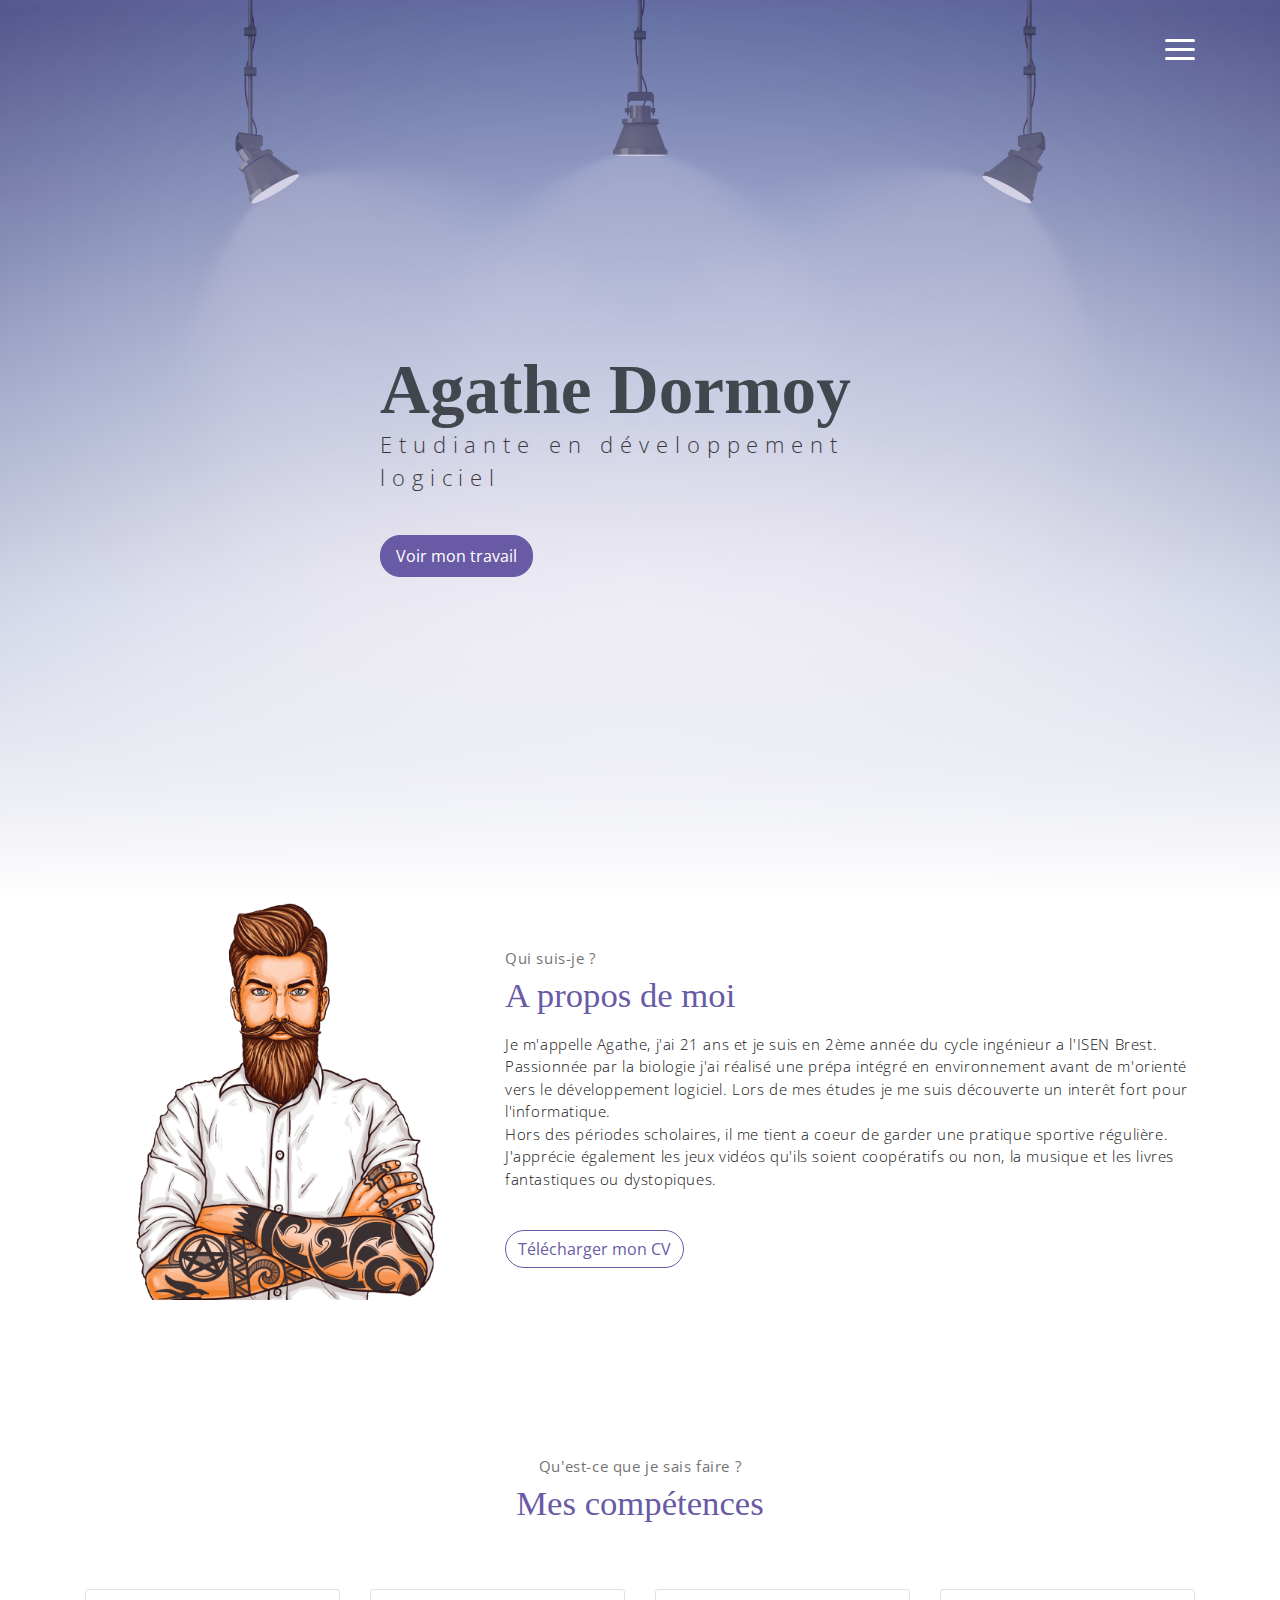
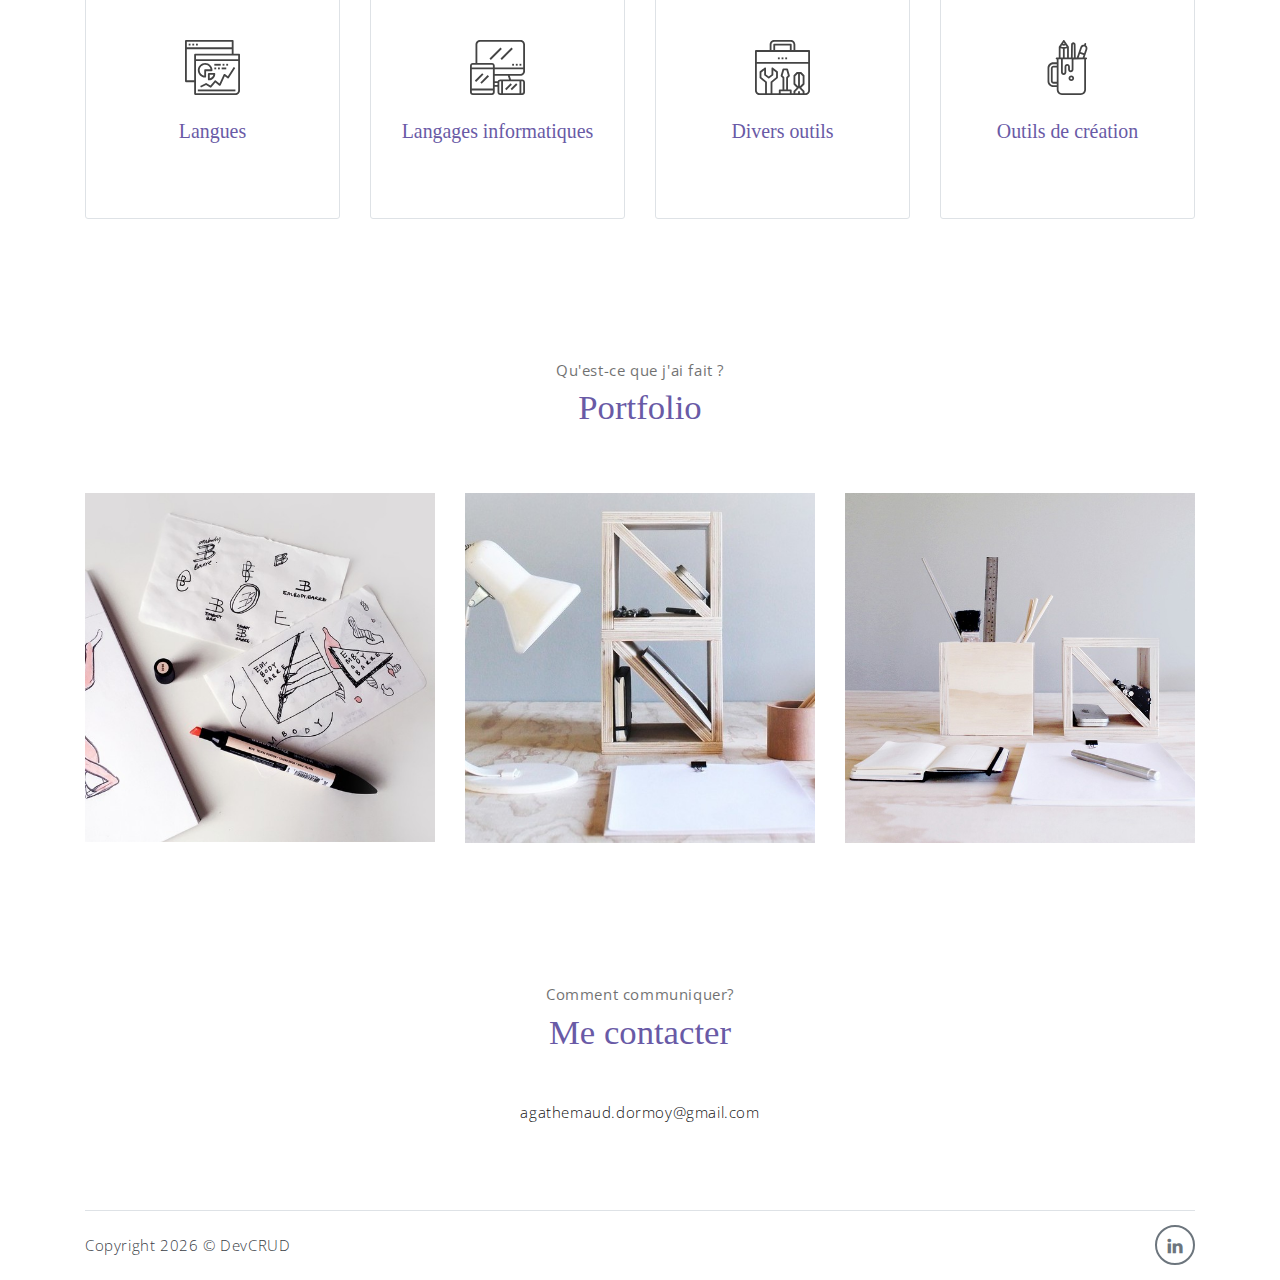
==== commit e249123c: "Revert "rechercge"" ====
--- a/html/index.html
+++ b/html/index.html
@@ -10,18 +10,14 @@
     <meta name="modification" content="Agathe">
     <title>Portfolio Agathe Dormoy</title>
     <!-- font icons -->
-    <link rel="stylesheet" href="../vendor/themify-icons/css/themify-icons.css">
+    <link rel="stylesheet" href="../assets/vendor/themify-icons/css/themify-icons.css">
     <!-- Bootstrap + Meyawo main styles -->
-<<<<<<< HEAD
 	<link rel="stylesheet" href="../assets/css/meyawo.css">
 
     <!-- Js -->
     <script src="../assets/vendor/jquery/jquery-3.4.1.js" defer></script>
     <script src="../assets/js/meyawo.js" defer></script>
 
-=======
-	<link rel="stylesheet" href="../css/meyawo.css">
->>>>>>> parent of a8d75db (rangement code)
 </head>
 
 
@@ -84,7 +80,7 @@
             <!-- about wrapper -->
             <div class="about">
                 <div class="about-img-holder">
-                    <img src="../imgs/man.png" class="about-img" alt="Download free bootstrap 4 landing page, free boootstrap 4 templates, Download free bootstrap 4.1 landing page, free boootstrap 4.1.1 templates, meyawo Landing page">
+                    <img src="../assets/imgs/man.png" class="about-img" >
                 </div>
                 <div class="about-caption">
                     <p class="section-subtitle">Qui suis-je ?</p>
@@ -100,7 +96,8 @@
                         ou dystopiques. 
 
                     </p>
-                    <button class="btn-rounded btn btn-outline-primary mt-4">Télécharger mon CV</button>
+                    <a href="../assets/imgs/CV_Agathe_DORMOY.pdf" target = "blank"><button class="btn-rounded btn btn-outline-primary mt-4">Télécharger mon CV</button></a>
+                    <!--<input type="button" value="Télécharger" onclick="CV_Agathe_DORMOY.pdf"></input>-->
                 </div>              
             </div><!-- end of about wrapper -->
         </div><!-- end of container -->
@@ -116,7 +113,7 @@
                 <div class="col-md-6 col-lg-3">
                     <div class="service-card">
                         <div class="body">
-                            <img src="../imgs/pencil-case.svg" alt="Download free bootstrap 4 landing page, free boootstrap 4 templates, Download free bootstrap 4.1 landing page, free boootstrap 4.1.1 templates, meyawo Landing page" class="icon">
+                            <img src= "../assets/imgs/analytics.svg" class="icon">
                             <h6 class="title">Langues</h6>
                             <p class="subtitle">Francais : langue maternelle voltaire 744 <br> Anglais : TOIEC 895 <br> Espagnol : notions
                                 scholaires
@@ -127,7 +124,7 @@
                 <div class="col-md-6 col-lg-3">
                     <div class="service-card">
                         <div class="body">
-                            <img src="../imgs/responsive.svg" alt="Download free bootstrap 4 landing page, free boootstrap 4 templates, Download free bootstrap 4.1 landing page, free boootstrap 4.1.1 templates, meyawo Landing page" class="icon">
+                            <img src="../assets/imgs/responsive.svg" class="icon">
                             <h6 class="title">Langages informatiques</h6>
                             <p class="subtitle">Python, C, Java, development web</p>
                         </div>
@@ -136,7 +133,7 @@
                 <div class="col-md-6 col-lg-3">
                     <div class="service-card">
                         <div class="body">
-                            <img src="../imgs/toolbox.svg" alt="Download free bootstrap 4 landing page, free boootstrap 4 templates, Download free bootstrap 4.1 landing page, free boootstrap 4.1.1 templates, meyawo Landing page" class="icon">
+                            <img src="../assets/imgs/toolbox.svg" class="icon">
                             <h6 class="title">Divers outils</h6>
                             <p class="subtitle">Mysql, QGIS, Outils de visioconférences (discord, teams, zoom, ...)</p>
                         </div>
@@ -145,7 +142,7 @@
                 <div class="col-md-6 col-lg-3">
                     <div class="service-card">
                         <div class="body">
-                            <img src="../imgs/analytics.svg" alt="Download free bootstrap 4 landing page, free boootstrap 4 templates, Download free bootstrap 4.1 landing page, free boootstrap 4.1.1 templates, meyawo Landing page" class="icon">
+                            <img src="../assets/imgs/pencil-case.svg" class="icon">
                             <h6 class="title">Outils de création</h6>
                             <p class="subtitle">FireAlpaca, canva, photoshop, vegas pro 16, DaVinci</p>
                         </div>
@@ -164,7 +161,7 @@
             <div class="row">
                 <div class="col-md-4">
                     <a href="#" class="portfolio-card">
-                        <img src="../imgs/folio-1.jpg" class="portfolio-card-img" alt="Download free bootstrap 4 landing page, free boootstrap 4 templates, Download free bootstrap 4.1 landing page, free boootstrap 4.1.1 templates, meyawo Landing page">    
+                        <img src="../assets/imgs/folio-1.jpg" class="portfolio-card-img" >    
                         <span class="portfolio-card-overlay">
                             <span class="portfolio-card-caption">
                                 <h4>Bot_Tommy</h5>
@@ -175,7 +172,7 @@
                 </div>
                 <div class="col-md-4">
                     <a href="#" class="portfolio-card">
-                        <img class="portfolio-card-img" src="../imgs/folio-2.jpg" class="img-responsive rounded" alt="Download free bootstrap 4 landing page, free boootstrap 4 templates, Download free bootstrap 4.1 landing page, free boootstrap 4.1.1 templates, meyawo Landing page">
+                        <img class="portfolio-card-img" src="../assets/imgs/folio-2.jpg" class="img-responsive rounded">
                         <span class="portfolio-card-overlay">
                             <span class="portfolio-card-caption">
                                 <h4>Saint-Quentin</h5>
@@ -186,7 +183,7 @@
                 </div>
                 <div class="col-md-4">
                     <a href="#" class="portfolio-card">
-                        <img class="portfolio-card-img" src="../imgs/folio-3.jpg" class="img-responsive rounded" alt="Download free bootstrap 4 landing page, free boootstrap 4 templates, Download free bootstrap 4.1 landing page, free boootstrap 4.1.1 templates, meyawo Landing page">    
+                        <img class="portfolio-card-img" src="../assets/imgs/folio-3.jpg" class="img-responsive rounded">    
                         <span class="portfolio-card-overlay">
                             <span class="portfolio-card-caption">
                                 <h4>FlowTech</h5>
@@ -213,7 +210,7 @@
             <div class="pricing-wrapper">
                 <div class="pricing-card">
                     <div class="pricing-card-header">
-                        <img class="pricing-card-icon" src="../imgs/scooter.svg" alt="Download free bootstrap 4 landing page, free boootstrap 4 templates, Download free bootstrap 4.1 landing page, free boootstrap 4.1.1 templates, meyawo Landing page">
+                        <img class="pricing-card-icon" src="../assets/imgs/scooter.svg" alt="Download free bootstrap 4 landing page, free boootstrap 4 templates, Download free bootstrap 4.1 landing page, free boootstrap 4.1.1 templates, meyawo Landing page">
                     </div>
                     <div class="pricing-card-body">
                         <h6 class="pricing-card-title">Free</h6>
@@ -234,7 +231,7 @@
                 </div>
                 <div class="pricing-card">
                     <div class="pricing-card-header">
-                        <img class="pricing-card-icon" src="../imgs/shipped.svg" alt="Download free bootstrap 4 landing page, free boootstrap 4 templates, Download free bootstrap 4.1 landing page, free boootstrap 4.1.1 templates, meyawo Landing page">
+                        <img class="pricing-card-icon" src="../assets/imgs/shipped.svg" alt="Download free bootstrap 4 landing page, free boootstrap 4 templates, Download free bootstrap 4.1 landing page, free boootstrap 4.1.1 templates, meyawo Landing page">
                     </div>
                     <div class="pricing-card-body">
                         <h6 class="pricing-card-title">Basic</h6>
@@ -255,7 +252,7 @@
                 </div>
                 <div class="pricing-card">
                     <div class="pricing-card-header">
-                        <img class="pricing-card-icon" src="../imgs/startup.svg" alt="Download free bootstrap 4 landing page, free boootstrap 4 templates, Download free bootstrap 4.1 landing page, free boootstrap 4.1.1 templates, meyawo Landing page">
+                        <img class="pricing-card-icon" src="../assets/imgs/startup.svg" alt="Download free bootstrap 4 landing page, free boootstrap 4 templates, Download free bootstrap 4.1 landing page, free boootstrap 4.1.1 templates, meyawo Landing page">
                     </div>
                     <div class="pricing-card-body">
                         <h6 class="pricing-card-title">Premium</h6>
@@ -317,7 +314,7 @@
                 <div class="col-md-6">
                     <div class="testimonial-card">
                         <div class="testimonial-card-img-holder">
-                            <img src="../imgs/avatar2.jpg" class="testimonial-card-img" alt="Download free bootstrap 4 landing page, free boootstrap 4 templates, Download free bootstrap 4.1 landing page, free boootstrap 4.1.1 templates, meyawo Landing page">                           
+                            <img src="../assets/imgs/avatar2.jpg" class="testimonial-card-img" alt="Download free bootstrap 4 landing page, free boootstrap 4 templates, Download free bootstrap 4.1 landing page, free boootstrap 4.1.1 templates, meyawo Landing page">                           
                         </div>
                         <div class="testimonial-card-body">
                             <p class="testimonial-card-subtitle">Lorem ipsum dolor sit amet, consectetur adipisicing elit. Eaque doloribus autem aperiam earum nostrum omnis blanditiis corporis perspiciatis adipisci nihil.</p>
@@ -328,7 +325,7 @@
                 <div class="col-md-6">
                     <div class="testimonial-card">
                         <div class="testimonial-card-img-holder">
-                            <img src="../imgs/avatar3.jpg" class="testimonial-card-img" alt="Download free bootstrap 4 landing page, free boootstrap 4 templates, Download free bootstrap 4.1 landing page, free boootstrap 4.1.1 templates, meyawo Landing page">                        
+                            <img src="../assets/imgs/avatar3.jpg" class="testimonial-card-img" alt="Download free bootstrap 4 landing page, free boootstrap 4 templates, Download free bootstrap 4.1 landing page, free boootstrap 4.1.1 templates, meyawo Landing page">                        
                         </div>
                         <div class="testimonial-card-body">
                             <p class="testimonial-card-subtitle">Lorem ipsum dolor sit amet, consectetur adipisicing elit. Eaque doloribus autem aperiam earum nostrum omnis blanditiis corporis perspiciatis adipisci nihil.</p>
@@ -355,7 +352,7 @@
     <!--
             <div class="blog-card">
                 <div class="blog-card-header">
-                    <img src="../imgs/img-1.jpg" class="blog-card-img" alt="Download free bootstrap 4 landing page, free boootstrap 4 templates, Download free bootstrap 4.1 landing page, free boootstrap 4.1.1 templates, meyawo Landing page">
+                    <img src="../assets/imgs/img-1.jpg" class="blog-card-img" alt="Download free bootstrap 4 landing page, free boootstrap 4 templates, Download free bootstrap 4.1 landing page, free boootstrap 4.1.1 templates, meyawo Landing page">
                 </div>
                 <div class="blog-card-body">
                     <h5 class="blog-card-title">Consectetur adipisicing elit</h6>
@@ -382,7 +379,7 @@
     <!--
             <div class="blog-card">
                 <div class="blog-card-header">
-                    <img src="../imgs/img-2.jpg" class="blog-card-img" alt="Download free bootstrap 4 landing page, free boootstrap 4 templates, Download free bootstrap 4.1 landing page, free boootstrap 4.1.1 templates, meyawo Landing page">
+                    <img src="../assets/imgs/img-2.jpg" class="blog-card-img" alt="Download free bootstrap 4 landing page, free boootstrap 4 templates, Download free bootstrap 4.1 landing page, free boootstrap 4.1.1 templates, meyawo Landing page">
                 </div>
                 <div class="blog-card-body">
                     <h5 class="blog-card-title">Explicabo illo</h6>
@@ -409,8 +406,11 @@
         <div class="container text-center">
             <p class="section-subtitle">Comment communiquer?</p>
             <h6 class="section-title mb-5">Me contacter</h6>
+            <p id="myemail">agathemaud.dormoy@gmail.com</p>
+
+
             <!-- contact form -->
-            <form action="" class="contact-form col-md-10 col-lg-8 m-auto">
+            <!-- <form action="" class="contact-form col-md-10 col-lg-8 m-auto">
                 <div class="form-row">
                     <div class="form-group col-sm-6">
                         <input type="text" size="50" class="form-control" placeholder="Entrez votre nom" required>                 
@@ -425,7 +425,7 @@
                         <input type="submit" value="Envoyer" class="btn btn-outline-primary rounded">                  
                     </div>
                 </div>  
-            </form><!-- end of contact form -->
+            </form>end of contact form -->
         </div><!-- end of container -->
     </section><!-- end of contact section -->
 
@@ -433,7 +433,6 @@
     <div class="container">
         <footer class="footer">       
             <p class="mb-0">Copyright <script>document.write(new Date().getFullYear())</script> &copy; <a href="http://www.devcrud.com">DevCRUD</a></p>
-            <span> agathemaud.dormoy@gmail.com </span>
             <div class="social-links text-right m-auto ml-sm-auto">
                 <a href="https://www.linkedin.com/in/agathe-dormoy-180b77330/" target="_blank" class="link"><i class="ti-linkedin"></i></a>
                 <!--
@@ -446,16 +445,6 @@
             </div>
         </footer>
     </div> <!-- end of page footer -->
-	
-	<!-- core  -->
-    <script src="../vendor/jquery/jquery-3.4.1.js"></script>
-    <script src="../vendor/bootstrap/bootstrap.bundle.js"></script>
-
-    <!-- bootstrap 3 affix -->
-	<script src="../vendor/bootstrap/bootstrap.affix.js"></script>
-
-    <!-- Meyawo js -->
-    <script src="/js/meyawo.js"></script>
 
 </body>
 </html>
--- a/assets/vendor/themify-icons/css/themify-icons.css
+++ b/assets/vendor/themify-icons/css/themify-icons.css
@@ -0,0 +1,1081 @@
+@font-face {
+	font-family: 'themify';
+	src:url("../fonts/themify.eot?-fvbane");
+	src:url("../fonts/themify.eot?#iefix-fvbane") format("embedded-opentype"),
+		url("../fonts/themify.woff?-fvbane") format("woff"),
+		url("../fonts/themify.ttf?-fvbane") format("truetype"),
+		url("../fonts/themify.svg?-fvbane#themify") format("svg");
+	font-weight: normal;
+	font-style: normal;
+}
+
+[class^="ti-"], [class*=" ti-"] {
+	font-family: 'themify';
+	speak: none;
+	font-style: normal;
+	font-weight: normal;
+	font-variant: normal;
+	text-transform: none;
+	line-height: 1;
+
+	/* Better Font Rendering =========== */
+	-webkit-font-smoothing: antialiased;
+	-moz-osx-font-smoothing: grayscale;
+}
+
+.ti-wand:before {
+	content: "\e600";
+}
+.ti-volume:before {
+	content: "\e601";
+}
+.ti-user:before {
+	content: "\e602";
+}
+.ti-unlock:before {
+	content: "\e603";
+}
+.ti-unlink:before {
+	content: "\e604";
+}
+.ti-trash:before {
+	content: "\e605";
+}
+.ti-thought:before {
+	content: "\e606";
+}
+.ti-target:before {
+	content: "\e607";
+}
+.ti-tag:before {
+	content: "\e608";
+}
+.ti-tablet:before {
+	content: "\e609";
+}
+.ti-star:before {
+	content: "\e60a";
+}
+.ti-spray:before {
+	content: "\e60b";
+}
+.ti-signal:before {
+	content: "\e60c";
+}
+.ti-shopping-cart:before {
+	content: "\e60d";
+}
+.ti-shopping-cart-full:before {
+	content: "\e60e";
+}
+.ti-settings:before {
+	content: "\e60f";
+}
+.ti-search:before {
+	content: "\e610";
+}
+.ti-zoom-in:before {
+	content: "\e611";
+}
+.ti-zoom-out:before {
+	content: "\e612";
+}
+.ti-cut:before {
+	content: "\e613";
+}
+.ti-ruler:before {
+	content: "\e614";
+}
+.ti-ruler-pencil:before {
+	content: "\e615";
+}
+.ti-ruler-alt:before {
+	content: "\e616";
+}
+.ti-bookmark:before {
+	content: "\e617";
+}
+.ti-bookmark-alt:before {
+	content: "\e618";
+}
+.ti-reload:before {
+	content: "\e619";
+}
+.ti-plus:before {
+	content: "\e61a";
+}
+.ti-pin:before {
+	content: "\e61b";
+}
+.ti-pencil:before {
+	content: "\e61c";
+}
+.ti-pencil-alt:before {
+	content: "\e61d";
+}
+.ti-paint-roller:before {
+	content: "\e61e";
+}
+.ti-paint-bucket:before {
+	content: "\e61f";
+}
+.ti-na:before {
+	content: "\e620";
+}
+.ti-mobile:before {
+	content: "\e621";
+}
+.ti-minus:before {
+	content: "\e622";
+}
+.ti-medall:before {
+	content: "\e623";
+}
+.ti-medall-alt:before {
+	content: "\e624";
+}
+.ti-marker:before {
+	content: "\e625";
+}
+.ti-marker-alt:before {
+	content: "\e626";
+}
+.ti-arrow-up:before {
+	content: "\e627";
+}
+.ti-arrow-right:before {
+	content: "\e628";
+}
+.ti-arrow-left:before {
+	content: "\e629";
+}
+.ti-arrow-down:before {
+	content: "\e62a";
+}
+.ti-lock:before {
+	content: "\e62b";
+}
+.ti-location-arrow:before {
+	content: "\e62c";
+}
+.ti-link:before {
+	content: "\e62d";
+}
+.ti-layout:before {
+	content: "\e62e";
+}
+.ti-layers:before {
+	content: "\e62f";
+}
+.ti-layers-alt:before {
+	content: "\e630";
+}
+.ti-key:before {
+	content: "\e631";
+}
+.ti-import:before {
+	content: "\e632";
+}
+.ti-image:before {
+	content: "\e633";
+}
+.ti-heart:before {
+	content: "\e634";
+}
+.ti-heart-broken:before {
+	content: "\e635";
+}
+.ti-hand-stop:before {
+	content: "\e636";
+}
+.ti-hand-open:before {
+	content: "\e637";
+}
+.ti-hand-drag:before {
+	content: "\e638";
+}
+.ti-folder:before {
+	content: "\e639";
+}
+.ti-flag:before {
+	content: "\e63a";
+}
+.ti-flag-alt:before {
+	content: "\e63b";
+}
+.ti-flag-alt-2:before {
+	content: "\e63c";
+}
+.ti-eye:before {
+	content: "\e63d";
+}
+.ti-export:before {
+	content: "\e63e";
+}
+.ti-exchange-vertical:before {
+	content: "\e63f";
+}
+.ti-desktop:before {
+	content: "\e640";
+}
+.ti-cup:before {
+	content: "\e641";
+}
+.ti-crown:before {
+	content: "\e642";
+}
+.ti-comments:before {
+	content: "\e643";
+}
+.ti-comment:before {
+	content: "\e644";
+}
+.ti-comment-alt:before {
+	content: "\e645";
+}
+.ti-close:before {
+	content: "\e646";
+}
+.ti-clip:before {
+	content: "\e647";
+}
+.ti-angle-up:before {
+	content: "\e648";
+}
+.ti-angle-right:before {
+	content: "\e649";
+}
+.ti-angle-left:before {
+	content: "\e64a";
+}
+.ti-angle-down:before {
+	content: "\e64b";
+}
+.ti-check:before {
+	content: "\e64c";
+}
+.ti-check-box:before {
+	content: "\e64d";
+}
+.ti-camera:before {
+	content: "\e64e";
+}
+.ti-announcement:before {
+	content: "\e64f";
+}
+.ti-brush:before {
+	content: "\e650";
+}
+.ti-briefcase:before {
+	content: "\e651";
+}
+.ti-bolt:before {
+	content: "\e652";
+}
+.ti-bolt-alt:before {
+	content: "\e653";
+}
+.ti-blackboard:before {
+	content: "\e654";
+}
+.ti-bag:before {
+	content: "\e655";
+}
+.ti-move:before {
+	content: "\e656";
+}
+.ti-arrows-vertical:before {
+	content: "\e657";
+}
+.ti-arrows-horizontal:before {
+	content: "\e658";
+}
+.ti-fullscreen:before {
+	content: "\e659";
+}
+.ti-arrow-top-right:before {
+	content: "\e65a";
+}
+.ti-arrow-top-left:before {
+	content: "\e65b";
+}
+.ti-arrow-circle-up:before {
+	content: "\e65c";
+}
+.ti-arrow-circle-right:before {
+	content: "\e65d";
+}
+.ti-arrow-circle-left:before {
+	content: "\e65e";
+}
+.ti-arrow-circle-down:before {
+	content: "\e65f";
+}
+.ti-angle-double-up:before {
+	content: "\e660";
+}
+.ti-angle-double-right:before {
+	content: "\e661";
+}
+.ti-angle-double-left:before {
+	content: "\e662";
+}
+.ti-angle-double-down:before {
+	content: "\e663";
+}
+.ti-zip:before {
+	content: "\e664";
+}
+.ti-world:before {
+	content: "\e665";
+}
+.ti-wheelchair:before {
+	content: "\e666";
+}
+.ti-view-list:before {
+	content: "\e667";
+}
+.ti-view-list-alt:before {
+	content: "\e668";
+}
+.ti-view-grid:before {
+	content: "\e669";
+}
+.ti-uppercase:before {
+	content: "\e66a";
+}
+.ti-upload:before {
+	content: "\e66b";
+}
+.ti-underline:before {
+	content: "\e66c";
+}
+.ti-truck:before {
+	content: "\e66d";
+}
+.ti-timer:before {
+	content: "\e66e";
+}
+.ti-ticket:before {
+	content: "\e66f";
+}
+.ti-thumb-up:before {
+	content: "\e670";
+}
+.ti-thumb-down:before {
+	content: "\e671";
+}
+.ti-text:before {
+	content: "\e672";
+}
+.ti-stats-up:before {
+	content: "\e673";
+}
+.ti-stats-down:before {
+	content: "\e674";
+}
+.ti-split-v:before {
+	content: "\e675";
+}
+.ti-split-h:before {
+	content: "\e676";
+}
+.ti-smallcap:before {
+	content: "\e677";
+}
+.ti-shine:before {
+	content: "\e678";
+}
+.ti-shift-right:before {
+	content: "\e679";
+}
+.ti-shift-left:before {
+	content: "\e67a";
+}
+.ti-shield:before {
+	content: "\e67b";
+}
+.ti-notepad:before {
+	content: "\e67c";
+}
+.ti-server:before {
+	content: "\e67d";
+}
+.ti-quote-right:before {
+	content: "\e67e";
+}
+.ti-quote-left:before {
+	content: "\e67f";
+}
+.ti-pulse:before {
+	content: "\e680";
+}
+.ti-printer:before {
+	content: "\e681";
+}
+.ti-power-off:before {
+	content: "\e682";
+}
+.ti-plug:before {
+	content: "\e683";
+}
+.ti-pie-chart:before {
+	content: "\e684";
+}
+.ti-paragraph:before {
+	content: "\e685";
+}
+.ti-panel:before {
+	content: "\e686";
+}
+.ti-package:before {
+	content: "\e687";
+}
+.ti-music:before {
+	content: "\e688";
+}
+.ti-music-alt:before {
+	content: "\e689";
+}
+.ti-mouse:before {
+	content: "\e68a";
+}
+.ti-mouse-alt:before {
+	content: "\e68b";
+}
+.ti-money:before {
+	content: "\e68c";
+}
+.ti-microphone:before {
+	content: "\e68d";
+}
+.ti-menu:before {
+	content: "\e68e";
+}
+.ti-menu-alt:before {
+	content: "\e68f";
+}
+.ti-map:before {
+	content: "\e690";
+}
+.ti-map-alt:before {
+	content: "\e691";
+}
+.ti-loop:before {
+	content: "\e692";
+}
+.ti-location-pin:before {
+	content: "\e693";
+}
+.ti-list:before {
+	content: "\e694";
+}
+.ti-light-bulb:before {
+	content: "\e695";
+}
+.ti-Italic:before {
+	content: "\e696";
+}
+.ti-info:before {
+	content: "\e697";
+}
+.ti-infinite:before {
+	content: "\e698";
+}
+.ti-id-badge:before {
+	content: "\e699";
+}
+.ti-hummer:before {
+	content: "\e69a";
+}
+.ti-home:before {
+	content: "\e69b";
+}
+.ti-help:before {
+	content: "\e69c";
+}
+.ti-headphone:before {
+	content: "\e69d";
+}
+.ti-harddrives:before {
+	content: "\e69e";
+}
+.ti-harddrive:before {
+	content: "\e69f";
+}
+.ti-gift:before {
+	content: "\e6a0";
+}
+.ti-game:before {
+	content: "\e6a1";
+}
+.ti-filter:before {
+	content: "\e6a2";
+}
+.ti-files:before {
+	content: "\e6a3";
+}
+.ti-file:before {
+	content: "\e6a4";
+}
+.ti-eraser:before {
+	content: "\e6a5";
+}
+.ti-envelope:before {
+	content: "\e6a6";
+}
+.ti-download:before {
+	content: "\e6a7";
+}
+.ti-direction:before {
+	content: "\e6a8";
+}
+.ti-direction-alt:before {
+	content: "\e6a9";
+}
+.ti-dashboard:before {
+	content: "\e6aa";
+}
+.ti-control-stop:before {
+	content: "\e6ab";
+}
+.ti-control-shuffle:before {
+	content: "\e6ac";
+}
+.ti-control-play:before {
+	content: "\e6ad";
+}
+.ti-control-pause:before {
+	content: "\e6ae";
+}
+.ti-control-forward:before {
+	content: "\e6af";
+}
+.ti-control-backward:before {
+	content: "\e6b0";
+}
+.ti-cloud:before {
+	content: "\e6b1";
+}
+.ti-cloud-up:before {
+	content: "\e6b2";
+}
+.ti-cloud-down:before {
+	content: "\e6b3";
+}
+.ti-clipboard:before {
+	content: "\e6b4";
+}
+.ti-car:before {
+	content: "\e6b5";
+}
+.ti-calendar:before {
+	content: "\e6b6";
+}
+.ti-book:before {
+	content: "\e6b7";
+}
+.ti-bell:before {
+	content: "\e6b8";
+}
+.ti-basketball:before {
+	content: "\e6b9";
+}
+.ti-bar-chart:before {
+	content: "\e6ba";
+}
+.ti-bar-chart-alt:before {
+	content: "\e6bb";
+}
+.ti-back-right:before {
+	content: "\e6bc";
+}
+.ti-back-left:before {
+	content: "\e6bd";
+}
+.ti-arrows-corner:before {
+	content: "\e6be";
+}
+.ti-archive:before {
+	content: "\e6bf";
+}
+.ti-anchor:before {
+	content: "\e6c0";
+}
+.ti-align-right:before {
+	content: "\e6c1";
+}
+.ti-align-left:before {
+	content: "\e6c2";
+}
+.ti-align-justify:before {
+	content: "\e6c3";
+}
+.ti-align-center:before {
+	content: "\e6c4";
+}
+.ti-alert:before {
+	content: "\e6c5";
+}
+.ti-alarm-clock:before {
+	content: "\e6c6";
+}
+.ti-agenda:before {
+	content: "\e6c7";
+}
+.ti-write:before {
+	content: "\e6c8";
+}
+.ti-window:before {
+	content: "\e6c9";
+}
+.ti-widgetized:before {
+	content: "\e6ca";
+}
+.ti-widget:before {
+	content: "\e6cb";
+}
+.ti-widget-alt:before {
+	content: "\e6cc";
+}
+.ti-wallet:before {
+	content: "\e6cd";
+}
+.ti-video-clapper:before {
+	content: "\e6ce";
+}
+.ti-video-camera:before {
+	content: "\e6cf";
+}
+.ti-vector:before {
+	content: "\e6d0";
+}
+.ti-themify-logo:before {
+	content: "\e6d1";
+}
+.ti-themify-favicon:before {
+	content: "\e6d2";
+}
+.ti-themify-favicon-alt:before {
+	content: "\e6d3";
+}
+.ti-support:before {
+	content: "\e6d4";
+}
+.ti-stamp:before {
+	content: "\e6d5";
+}
+.ti-split-v-alt:before {
+	content: "\e6d6";
+}
+.ti-slice:before {
+	content: "\e6d7";
+}
+.ti-shortcode:before {
+	content: "\e6d8";
+}
+.ti-shift-right-alt:before {
+	content: "\e6d9";
+}
+.ti-shift-left-alt:before {
+	content: "\e6da";
+}
+.ti-ruler-alt-2:before {
+	content: "\e6db";
+}
+.ti-receipt:before {
+	content: "\e6dc";
+}
+.ti-pin2:before {
+	content: "\e6dd";
+}
+.ti-pin-alt:before {
+	content: "\e6de";
+}
+.ti-pencil-alt2:before {
+	content: "\e6df";
+}
+.ti-palette:before {
+	content: "\e6e0";
+}
+.ti-more:before {
+	content: "\e6e1";
+}
+.ti-more-alt:before {
+	content: "\e6e2";
+}
+.ti-microphone-alt:before {
+	content: "\e6e3";
+}
+.ti-magnet:before {
+	content: "\e6e4";
+}
+.ti-line-double:before {
+	content: "\e6e5";
+}
+.ti-line-dotted:before {
+	content: "\e6e6";
+}
+.ti-line-dashed:before {
+	content: "\e6e7";
+}
+.ti-layout-width-full:before {
+	content: "\e6e8";
+}
+.ti-layout-width-default:before {
+	content: "\e6e9";
+}
+.ti-layout-width-default-alt:before {
+	content: "\e6ea";
+}
+.ti-layout-tab:before {
+	content: "\e6eb";
+}
+.ti-layout-tab-window:before {
+	content: "\e6ec";
+}
+.ti-layout-tab-v:before {
+	content: "\e6ed";
+}
+.ti-layout-tab-min:before {
+	content: "\e6ee";
+}
+.ti-layout-slider:before {
+	content: "\e6ef";
+}
+.ti-layout-slider-alt:before {
+	content: "\e6f0";
+}
+.ti-layout-sidebar-right:before {
+	content: "\e6f1";
+}
+.ti-layout-sidebar-none:before {
+	content: "\e6f2";
+}
+.ti-layout-sidebar-left:before {
+	content: "\e6f3";
+}
+.ti-layout-placeholder:before {
+	content: "\e6f4";
+}
+.ti-layout-menu:before {
+	content: "\e6f5";
+}
+.ti-layout-menu-v:before {
+	content: "\e6f6";
+}
+.ti-layout-menu-separated:before {
+	content: "\e6f7";
+}
+.ti-layout-menu-full:before {
+	content: "\e6f8";
+}
+.ti-layout-media-right-alt:before {
+	content: "\e6f9";
+}
+.ti-layout-media-right:before {
+	content: "\e6fa";
+}
+.ti-layout-media-overlay:before {
+	content: "\e6fb";
+}
+.ti-layout-media-overlay-alt:before {
+	content: "\e6fc";
+}
+.ti-layout-media-overlay-alt-2:before {
+	content: "\e6fd";
+}
+.ti-layout-media-left-alt:before {
+	content: "\e6fe";
+}
+.ti-layout-media-left:before {
+	content: "\e6ff";
+}
+.ti-layout-media-center-alt:before {
+	content: "\e700";
+}
+.ti-layout-media-center:before {
+	content: "\e701";
+}
+.ti-layout-list-thumb:before {
+	content: "\e702";
+}
+.ti-layout-list-thumb-alt:before {
+	content: "\e703";
+}
+.ti-layout-list-post:before {
+	content: "\e704";
+}
+.ti-layout-list-large-image:before {
+	content: "\e705";
+}
+.ti-layout-line-solid:before {
+	content: "\e706";
+}
+.ti-layout-grid4:before {
+	content: "\e707";
+}
+.ti-layout-grid3:before {
+	content: "\e708";
+}
+.ti-layout-grid2:before {
+	content: "\e709";
+}
+.ti-layout-grid2-thumb:before {
+	content: "\e70a";
+}
+.ti-layout-cta-right:before {
+	content: "\e70b";
+}
+.ti-layout-cta-left:before {
+	content: "\e70c";
+}
+.ti-layout-cta-center:before {
+	content: "\e70d";
+}
+.ti-layout-cta-btn-right:before {
+	content: "\e70e";
+}
+.ti-layout-cta-btn-left:before {
+	content: "\e70f";
+}
+.ti-layout-column4:before {
+	content: "\e710";
+}
+.ti-layout-column3:before {
+	content: "\e711";
+}
+.ti-layout-column2:before {
+	content: "\e712";
+}
+.ti-layout-accordion-separated:before {
+	content: "\e713";
+}
+.ti-layout-accordion-merged:before {
+	content: "\e714";
+}
+.ti-layout-accordion-list:before {
+	content: "\e715";
+}
+.ti-ink-pen:before {
+	content: "\e716";
+}
+.ti-info-alt:before {
+	content: "\e717";
+}
+.ti-help-alt:before {
+	content: "\e718";
+}
+.ti-headphone-alt:before {
+	content: "\e719";
+}
+.ti-hand-point-up:before {
+	content: "\e71a";
+}
+.ti-hand-point-right:before {
+	content: "\e71b";
+}
+.ti-hand-point-left:before {
+	content: "\e71c";
+}
+.ti-hand-point-down:before {
+	content: "\e71d";
+}
+.ti-gallery:before {
+	content: "\e71e";
+}
+.ti-face-smile:before {
+	content: "\e71f";
+}
+.ti-face-sad:before {
+	content: "\e720";
+}
+.ti-credit-card:before {
+	content: "\e721";
+}
+.ti-control-skip-forward:before {
+	content: "\e722";
+}
+.ti-control-skip-backward:before {
+	content: "\e723";
+}
+.ti-control-record:before {
+	content: "\e724";
+}
+.ti-control-eject:before {
+	content: "\e725";
+}
+.ti-comments-smiley:before {
+	content: "\e726";
+}
+.ti-brush-alt:before {
+	content: "\e727";
+}
+.ti-youtube:before {
+	content: "\e728";
+}
+.ti-vimeo:before {
+	content: "\e729";
+}
+.ti-twitter:before {
+	content: "\e72a";
+}
+.ti-time:before {
+	content: "\e72b";
+}
+.ti-tumblr:before {
+	content: "\e72c";
+}
+.ti-skype:before {
+	content: "\e72d";
+}
+.ti-share:before {
+	content: "\e72e";
+}
+.ti-share-alt:before {
+	content: "\e72f";
+}
+.ti-rocket:before {
+	content: "\e730";
+}
+.ti-pinterest:before {
+	content: "\e731";
+}
+.ti-new-window:before {
+	content: "\e732";
+}
+.ti-microsoft:before {
+	content: "\e733";
+}
+.ti-list-ol:before {
+	content: "\e734";
+}
+.ti-linkedin:before {
+	content: "\e735";
+}
+.ti-layout-sidebar-2:before {
+	content: "\e736";
+}
+.ti-layout-grid4-alt:before {
+	content: "\e737";
+}
+.ti-layout-grid3-alt:before {
+	content: "\e738";
+}
+.ti-layout-grid2-alt:before {
+	content: "\e739";
+}
+.ti-layout-column4-alt:before {
+	content: "\e73a";
+}
+.ti-layout-column3-alt:before {
+	content: "\e73b";
+}
+.ti-layout-column2-alt:before {
+	content: "\e73c";
+}
+.ti-instagram:before {
+	content: "\e73d";
+}
+.ti-google:before {
+	content: "\e73e";
+}
+.ti-github:before {
+	content: "\e73f";
+}
+.ti-flickr:before {
+	content: "\e740";
+}
+.ti-facebook:before {
+	content: "\e741";
+}
+.ti-dropbox:before {
+	content: "\e742";
+}
+.ti-dribbble:before {
+	content: "\e743";
+}
+.ti-apple:before {
+	content: "\e744";
+}
+.ti-android:before {
+	content: "\e745";
+}
+.ti-save:before {
+	content: "\e746";
+}
+.ti-save-alt:before {
+	content: "\e747";
+}
+.ti-yahoo:before {
+	content: "\e748";
+}
+.ti-wordpress:before {
+	content: "\e749";
+}
+.ti-vimeo-alt:before {
+	content: "\e74a";
+}
+.ti-twitter-alt:before {
+	content: "\e74b";
+}
+.ti-tumblr-alt:before {
+	content: "\e74c";
+}
+.ti-trello:before {
+	content: "\e74d";
+}
+.ti-stack-overflow:before {
+	content: "\e74e";
+}
+.ti-soundcloud:before {
+	content: "\e74f";
+}
+.ti-sharethis:before {
+	content: "\e750";
+}
+.ti-sharethis-alt:before {
+	content: "\e751";
+}
+.ti-reddit:before {
+	content: "\e752";
+}
+.ti-pinterest-alt:before {
+	content: "\e753";
+}
+.ti-microsoft-alt:before {
+	content: "\e754";
+}
+.ti-linux:before {
+	content: "\e755";
+}
+.ti-jsfiddle:before {
+	content: "\e756";
+}
+.ti-joomla:before {
+	content: "\e757";
+}
+.ti-html5:before {
+	content: "\e758";
+}
+.ti-flickr-alt:before {
+	content: "\e759";
+}
+.ti-email:before {
+	content: "\e75a";
+}
+.ti-drupal:before {
+	content: "\e75b";
+}
+.ti-dropbox-alt:before {
+	content: "\e75c";
+}
+.ti-css3:before {
+	content: "\e75d";
+}
+.ti-rss:before {
+	content: "\e75e";
+}
+.ti-rss-alt:before {
+	content: "\e75f";
+}
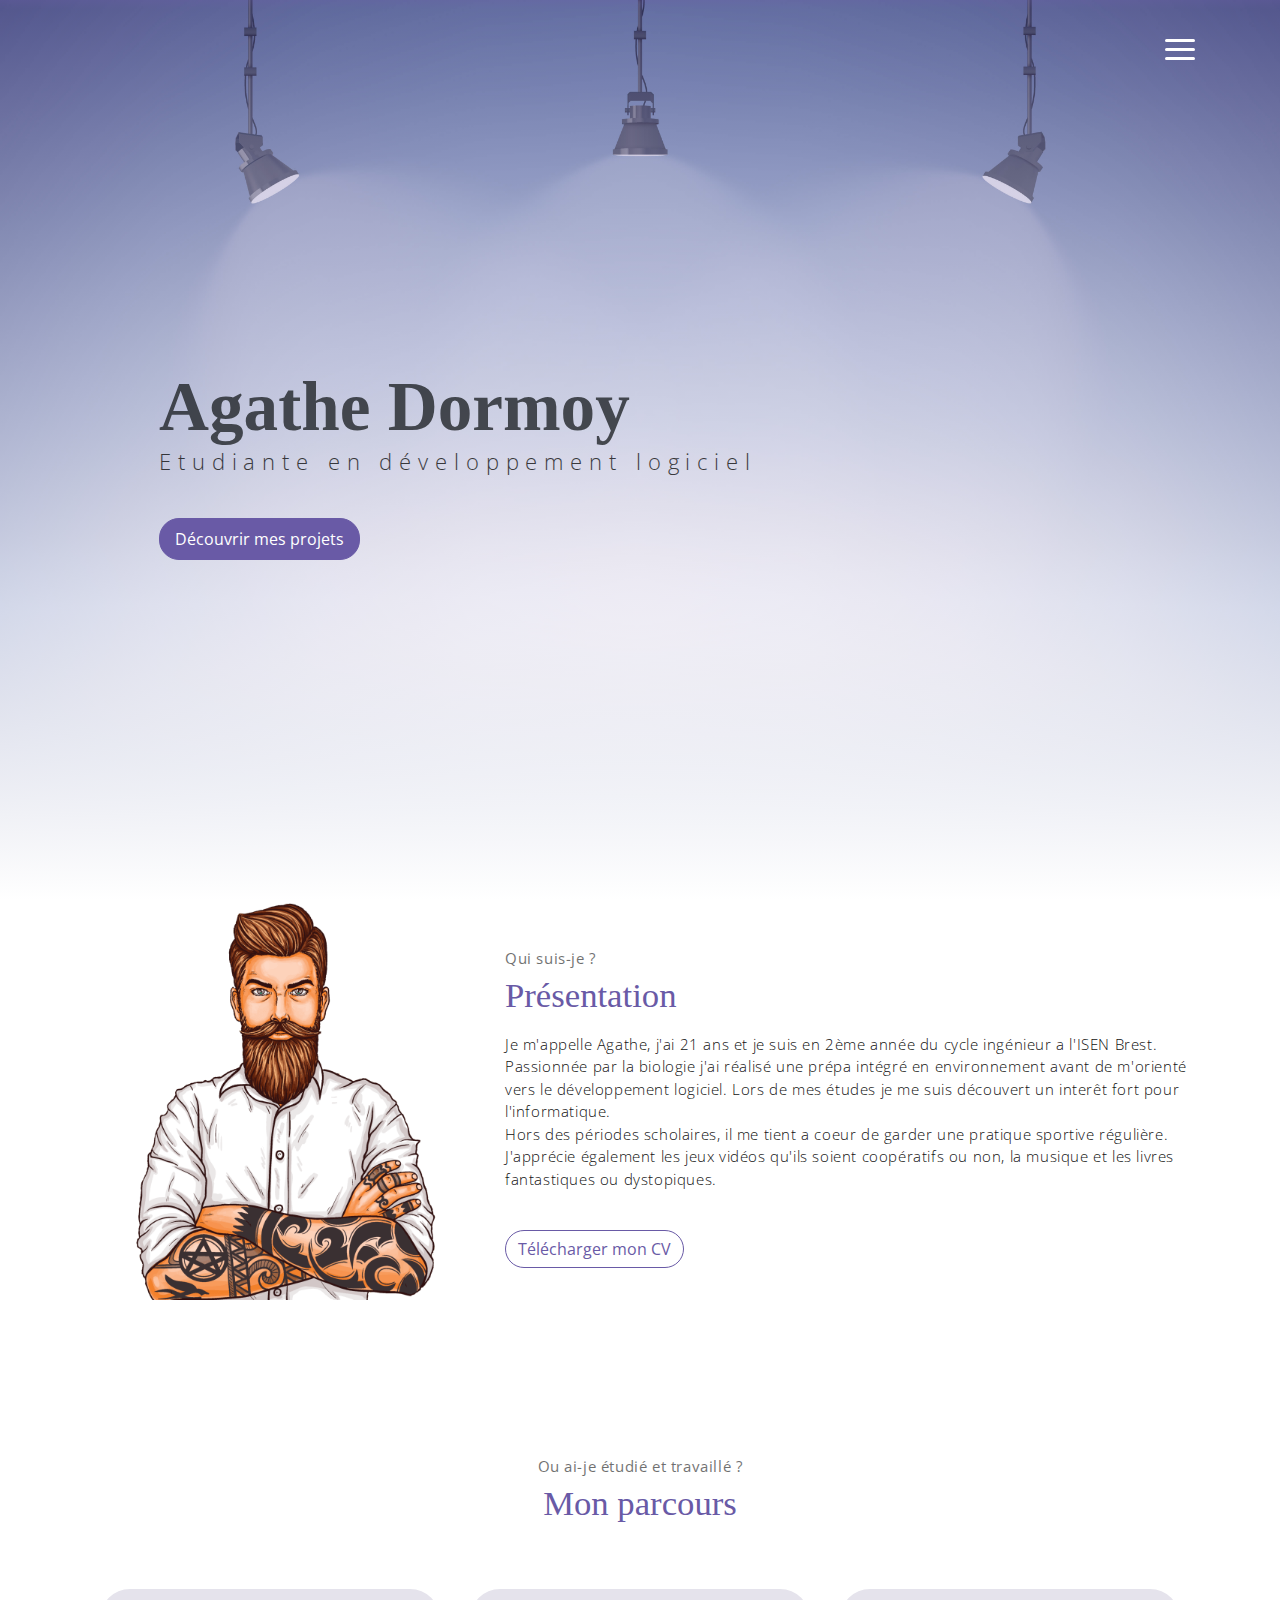
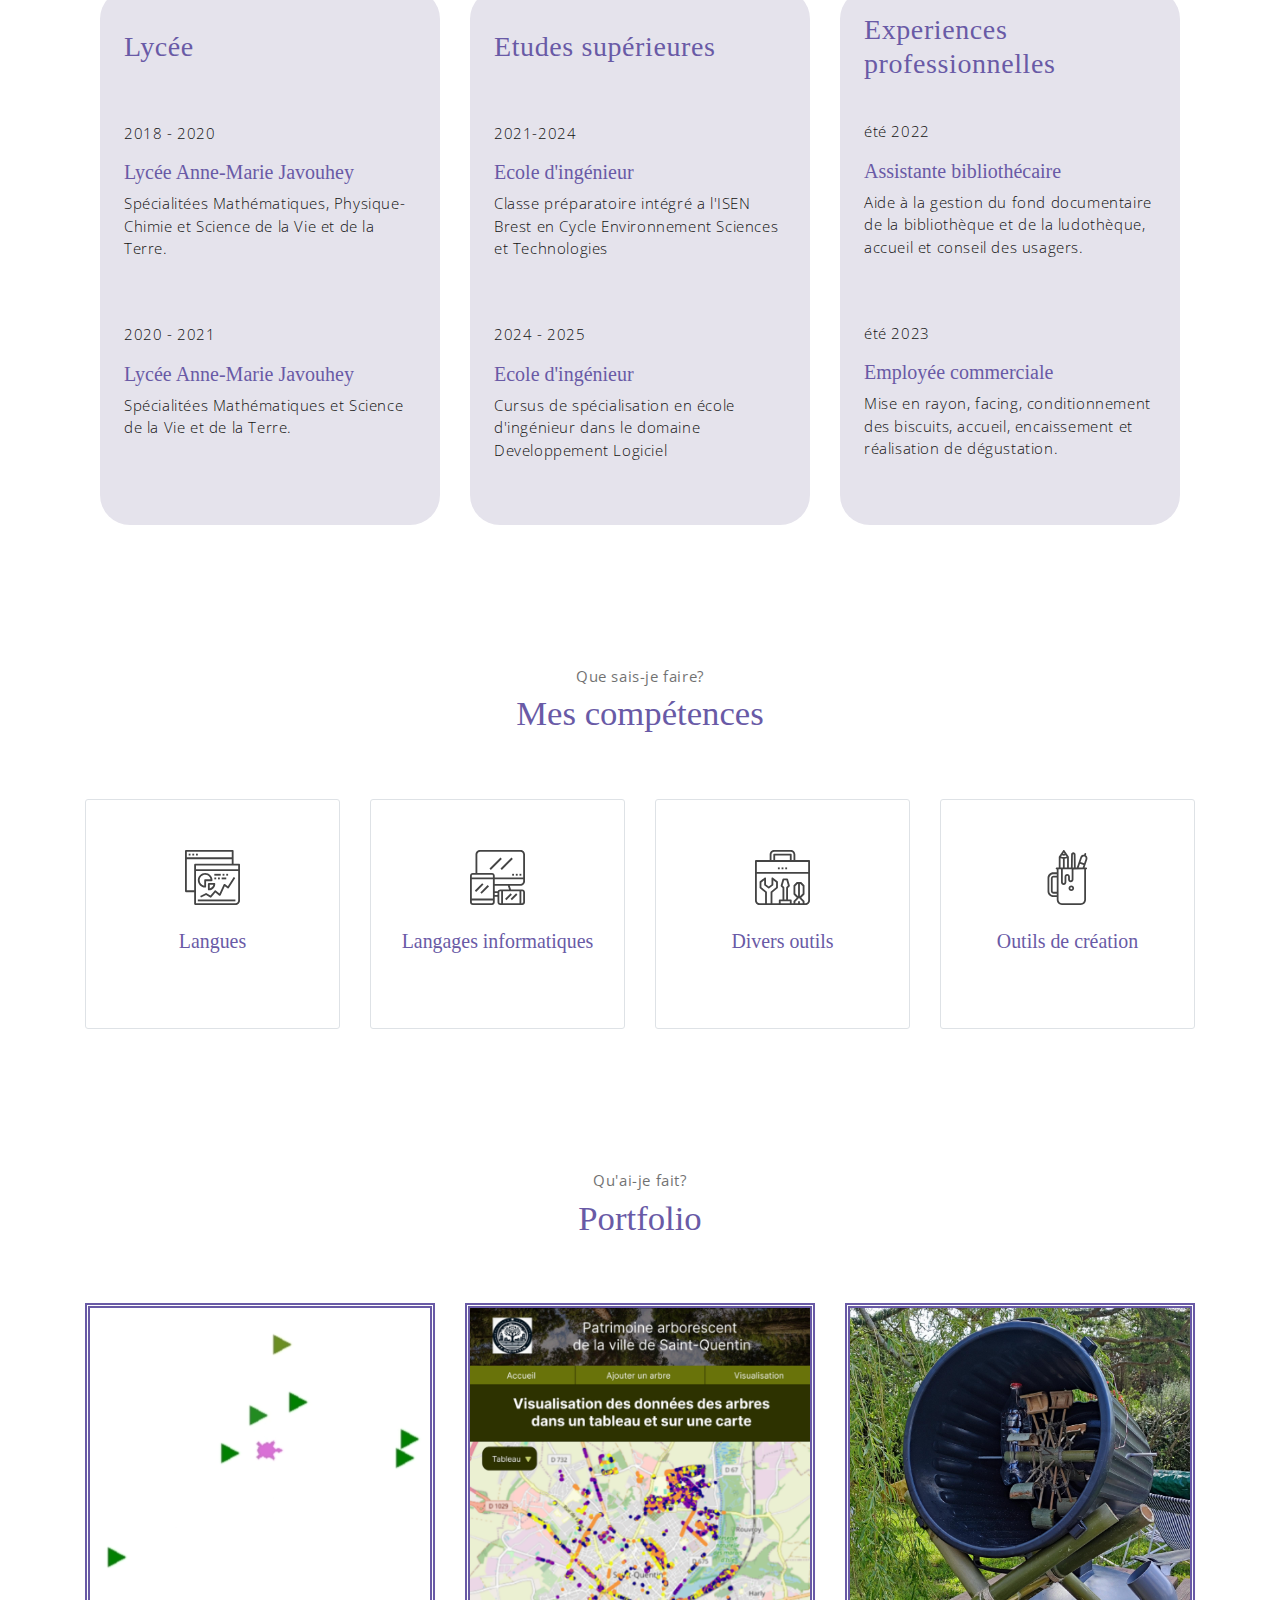
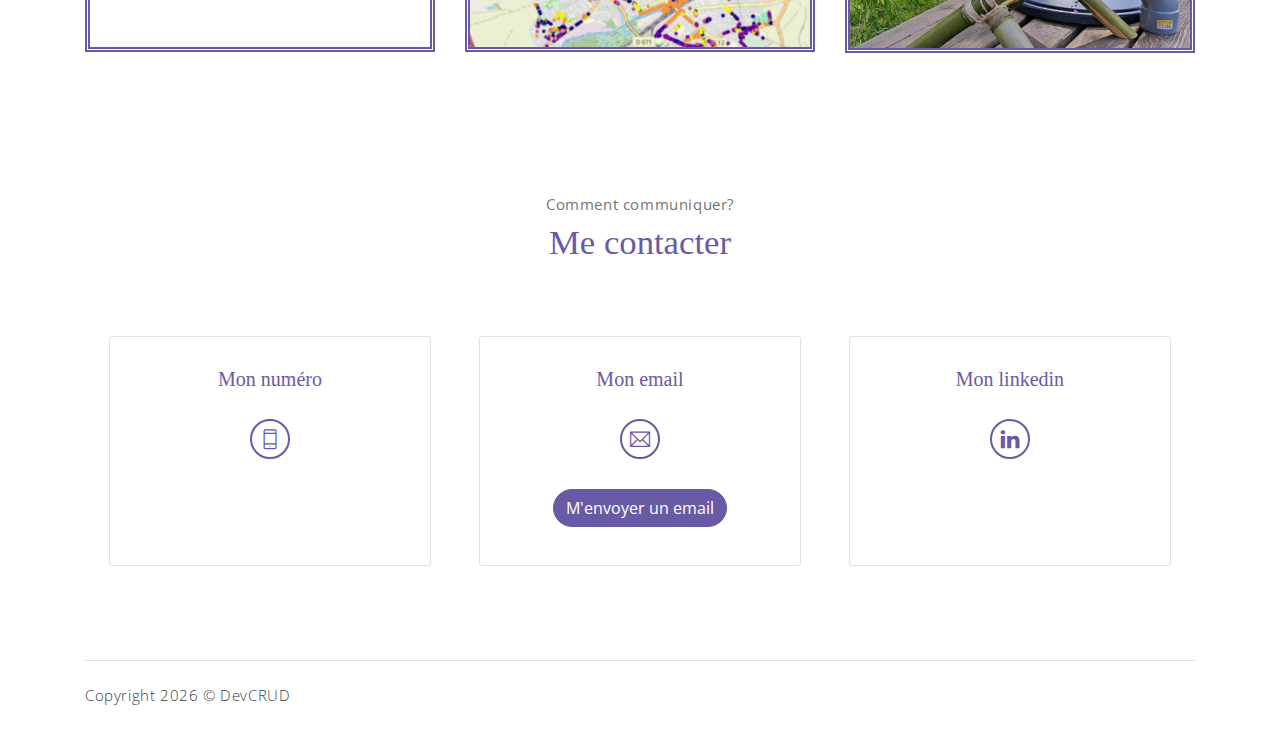
==== commit a9d0bfd0: "fin popup projet" ====
--- a/html/index.html
+++ b/html/index.html
@@ -3,20 +3,25 @@
 
 
 <head>
-	<meta charset="utf-8"> <!--encodage pour avoir les éè? ect-->
+	<meta charset="utf-8">
     <meta name="viewport" content="width=device-width, initial-scale=1, shrink-to-fit=no">
     <meta name="description" content="Start your development with Meyawo landing page.">
     <meta name="author" content="Devcrud">
     <meta name="modification" content="Agathe">
     <title>Portfolio Agathe Dormoy</title>
+
     <!-- font icons -->
     <link rel="stylesheet" href="../assets/vendor/themify-icons/css/themify-icons.css">
+
     <!-- Bootstrap + Meyawo main styles -->
 	<link rel="stylesheet" href="../assets/css/meyawo.css">
 
     <!-- Js -->
     <script src="../assets/vendor/jquery/jquery-3.4.1.js" defer></script>
     <script src="../assets/js/meyawo.js" defer></script>
+
+    <!-- bootstrap 3 affix -->
+	<script src="../assets/vendor/bootstrap/bootstrap.affix.js" defer></script>
 
 </head>
 
@@ -29,27 +34,23 @@
             <a class="logo" href="#"></a>         
             <ul class="nav">
                 <li class="item">
-                    <a class="link" href="#home">Home</a>
+                    <a class="link" href="#home">Accueil</a>
                 </li>
                 <li class="item">
-                    <a class="link" href="#about">About</a>
+                    <a class="link" href="#about">A propos</a>
                 </li>
                 <li class="item">
-                    <a class="link" href="#portfolio">Portfolio</a>
-                </li>
-                <!--<li class="item">
-                    <a class="link" href="#testmonial">Testmonial</a>
+                    <a class="link" href="#career">Expériences</a>
                 </li>
                 <li class="item">
-                    <a class="link" href="#blog">Blog</a>
-                </li> -->
+                    <a class="link" href="#service">Compétences</a>
+                </li>
+                <li class="item">
+                    <a class="link" href="#portfolio">Projets</a>
+                </li>
                 <li class="item">
                     <a class="link" href="#contact">Contact</a>
                 </li>
-                <!--
-                <li class="item ml-md-3">
-                    <a href="components.html" class="btn btn-primary">Components</a>
-                </li>-->
             </ul>
             <a href="javascript:void(0)" id="nav-toggle" class="hamburger hamburger--elastic">
                 <div class="hamburger-box">
@@ -69,7 +70,7 @@
             </h1>
             <p class="header-subtitle">Etudiante en développement logiciel</p>            
 
-            <a class="link" href="#portfolio"><button class="btn btn-primary">Voir mon travail</button></a>
+            <a class="link" href="#portfolio"><button class="btn btn-primary">Découvrir mes projets</button></a>
         </div>              
     </header><!-- end of page header -->
 
@@ -84,11 +85,11 @@
                 </div>
                 <div class="about-caption">
                     <p class="section-subtitle">Qui suis-je ?</p>
-                    <h2 class="section-title mb-3">A propos de moi</h2>
+                    <h2 class="section-title mb-3">Présentation</h2>
                     <p>
                         Je m'appelle Agathe, j'ai 21 ans et je suis en 2ème année du cycle ingénieur a l'ISEN Brest.
                         Passionnée par la biologie j'ai réalisé une prépa intégré en environnement avant de m'orienté
-                        vers le développement logiciel. Lors de mes études je me suis découverte un interêt fort pour 
+                        vers le développement logiciel. Lors de mes études je me suis découvert un interêt fort pour 
                         l'informatique.
                         <br>
                         Hors des périodes scholaires, il me tient a coeur de garder une pratique sportive régulière. J'apprécie
@@ -96,17 +97,121 @@
                         ou dystopiques. 
 
                     </p>
-                    <a href="../assets/imgs/CV_Agathe_DORMOY.pdf" target = "blank"><button class="btn-rounded btn btn-outline-primary mt-4">Télécharger mon CV</button></a>
+                    <a href="../assets/pdf/CV_Agathe_DORMOY.pdf" target = "blank"><button class="btn-rounded btn btn-outline-primary mt-4">Télécharger mon CV</button></a>
                     <!--<input type="button" value="Télécharger" onclick="CV_Agathe_DORMOY.pdf"></input>-->
                 </div>              
             </div><!-- end of about wrapper -->
         </div><!-- end of container -->
     </section> <!-- end of about section -->
 
+    <section class="section" id="career">
+        <div class="container text-center">
+            <p class="section-subtitle">Ou ai-je étudié et travaillé ?</p>
+            <h6 class="section-title mb-6">Mon parcours</h6>
+        </div>
+        <div class="container">
+          <div class="row_1">
+            <div class="col-lg-4" >
+              <div class="h-100 bg-teal p-4 rounded-4">
+                <div class="title-parcours" id="lycee">
+                    <p>Lycée</p>
+                </div>
+                <div class="py-4">
+                  <p class="text-dark-emphasis">
+                    2018 - 2020
+                  </p>
+                  <h5>
+                    Lycée Anne-Marie Javouhey
+                  </h5>
+                  <p class="text-dark-emphasis">
+                    Spécialitées Mathématiques, Physique-Chimie et Science de la Vie et de la Terre.
+                  </p>
+                </div>
+                <div class="py-4">
+                    <p class="text-dark-emphasis">
+                      2020 - 2021
+                    </p>
+                    <h5>
+                      Lycée Anne-Marie Javouhey
+                    </h5>
+                    <p class="text-dark-emphasis">
+                      Spécialitées Mathématiques et Science de la Vie et de la Terre.
+                    </p>
+                  </div>
+              </div>
+            </div>
+    
+            <div class="col-lg-4">
+              <div class="h-100 bg-teal p-4 rounded-4">
+                <div class="title-parcours" id="isen">
+                    <p>Etudes supérieures</p>
+                </div>
+                <div class="py-4">
+                  <p class="text-dark-emphasis">
+                    2021-2024
+                  </p>
+                  <h5>
+                    Ecole d'ingénieur
+                  </h5>
+                  <p class="text-dark-emphasis">
+                    Classe préparatoire intégré a l'ISEN Brest en Cycle Environnement Sciences et Technologies
+                  </p>
+                </div>
+                <div class="py-4">
+                    <p class="text-dark-emphasis">
+                    2024 - 2025 
+                    </p>
+                    <h5>
+                        Ecole d'ingénieur
+                    </h5>
+                    <p class="text-dark-emphasis">
+                    Cursus de spécialisation en école d'ingénieur dans le domaine Developpement Logiciel
+                    </p>
+                </div>
+              </div>
+            </div>
+    
+            <div class="col-lg-4" id="travail">
+              <div class="h-100 bg-teal p-4 rounded-4">
+                <div class="title-parcours">
+                    <p>Experiences professionnelles</p>
+                </div>
+                <div class="py-4">
+                  <p class="text-dark-emphasis">
+                    été 2022
+                  </p>
+                  <h5>
+                    Assistante bibliothécaire
+                  </h5>
+                  <p class="text-dark-emphasis">
+                    Aide à la gestion du fond documentaire de la bibliothèque
+                    et de la ludothèque, accueil et conseil des usagers.
+
+                  </p>
+                </div>
+                <div class="py-4">
+                    <p class="text-dark-emphasis">
+                    été 2023
+                    </p>
+                    <h5>
+                    Employée commerciale
+                    </h5>
+                    <p class="text-dark-emphasis">
+                        Mise en rayon, facing, conditionnement des biscuits, accueil,
+                        encaissement et réalisation de dégustation.                    
+                    </p>
+                </div>
+              </div>
+            </div>
+    
+          </div>
+        </div>
+    </section>
+
     <!-- service section -->
     <section class="section" id="service">
         <div class="container text-center">
-            <p class="section-subtitle">Qu'est-ce que je sais faire ?</p>
+            <p class="section-subtitle">Que sais-je faire?</p>
             <h6 class="section-title mb-6">Mes compétences</h6>
             <!-- row -->
             <div class="row">
@@ -144,7 +249,7 @@
                         <div class="body">
                             <img src="../assets/imgs/pencil-case.svg" class="icon">
                             <h6 class="title">Outils de création</h6>
-                            <p class="subtitle">FireAlpaca, canva, photoshop, vegas pro 16, DaVinci</p>
+                            <p class="subtitle">FireAlpaca, Canva, Vegas Pro 16, DaVinci Resolve</p>
                         </div>
                     </div>
                 </div>
@@ -155,38 +260,39 @@
     <!-- portfolio section -->
     <section class="section" id="portfolio">
         <div class="container text-center">
-            <p class="section-subtitle">Qu'est-ce que j'ai fait ?</p>
+            <p class="section-subtitle">Qu'ai-je fait?</p>
             <h6 class="section-title mb-6">Portfolio</h6>
             <!-- row -->
             <div class="row">
                 <div class="col-md-4">
-                    <a href="#" class="portfolio-card">
-                        <img src="../assets/imgs/folio-1.jpg" class="portfolio-card-img" >    
+                    <a class="portfolio-card" id="myBtn1">
+                        <img src="../assets/imgs/tortue.png" class="portfolio-card-img"> 
                         <span class="portfolio-card-overlay">
                             <span class="portfolio-card-caption">
-                                <h4>Bot_Tommy</h5>
+                                <h4>Bot_Tommy</h4>
                                 <p class="font-weight-normal">Tortue mangeuse de déchets</p>
                             </span>                         
-                        </span>                     
+                        </span>  
+                                       
                     </a>
                 </div>
                 <div class="col-md-4">
-                    <a href="#" class="portfolio-card">
-                        <img class="portfolio-card-img" src="../assets/imgs/folio-2.jpg" class="img-responsive rounded">
+                    <a class="portfolio-card" id="myBtn2">
+                        <img class="portfolio-card-img" src="../assets/imgs/folio_carte1.png" class="img-responsive rounded">
                         <span class="portfolio-card-overlay">
                             <span class="portfolio-card-caption">
-                                <h4>Saint-Quentin</h5>
+                                <h4>Saint-Quentin</h4>
                                 <p class="font-weight-normal">Etude de la population arborée</p>
                             </span>                         
                         </span>                         
                     </a>
                 </div>
                 <div class="col-md-4">
-                    <a href="#" class="portfolio-card">
-                        <img class="portfolio-card-img" src="../assets/imgs/folio-3.jpg" class="img-responsive rounded">    
+                    <a class="portfolio-card" id="myBtn3">
+                        <img class="portfolio-card-img" src="../assets/imgs/folio_flowteck.jpg" class="img-responsive rounded">    
                         <span class="portfolio-card-overlay">
                             <span class="portfolio-card-caption">
-                                <h4>FlowTech</h5>
+                                <h4>FlowTech</h4>
                                 <p class="font-weight-normal">Création d'une lowtech</p>
                             </span>                         
                         </span>                     
@@ -195,256 +301,209 @@
             </div><!-- end of row -->
         </div><!-- end of container -->
     </section> <!-- end of portfolio section -->
-
-
-    <!-- pricing section -->
-
-    <!--
-    <section class="section" id="pricing">
-        <div class="container text-center">
-            <p class="section-subtitle">How Much I Charge ?</p>
-            <h6 class="section-title mb-6">My Pricing</h6> 
-    -->
-            <!-- row -->
-    <!--
-            <div class="pricing-wrapper">
-                <div class="pricing-card">
-                    <div class="pricing-card-header">
-                        <img class="pricing-card-icon" src="../assets/imgs/scooter.svg" alt="Download free bootstrap 4 landing page, free boootstrap 4 templates, Download free bootstrap 4.1 landing page, free boootstrap 4.1.1 templates, meyawo Landing page">
-                    </div>
-                    <div class="pricing-card-body">
-                        <h6 class="pricing-card-title">Free</h6>
-                        <div class="pricing-card-list">
-                            <p>accusamus reprehenderit</p>
-                            <p>provident dolorem </p>
-                            <p>quos neque</p>
-                            <p>fugiat quibusdam</p>
-                            <p><i class="ti-close"></i></p>
-                            <p><i class="ti-close"></i></p>
-                        </div>
-                    </div>
-                    <div class="pricing-card-footer">
-                        <span>$</span>
-                        <span>0.00/Month</span>
-                    </div>
-                    <a href="#" class="btn btn-primary mt-3 pricing-card-btn">Subscribe</a>
-                </div>
-                <div class="pricing-card">
-                    <div class="pricing-card-header">
-                        <img class="pricing-card-icon" src="../assets/imgs/shipped.svg" alt="Download free bootstrap 4 landing page, free boootstrap 4 templates, Download free bootstrap 4.1 landing page, free boootstrap 4.1.1 templates, meyawo Landing page">
-                    </div>
-                    <div class="pricing-card-body">
-                        <h6 class="pricing-card-title">Basic</h6>
-                        <div class="pricing-card-list">
-                            <p>accusamus reprehenderit</p>
-                            <p>provident dolorem </p>
-                            <p>quos neque</p>
-                            <p>fugiat quibusdam</p>
-                            <p>accusamus laboriosam</p>
-                            <p><i class="ti-close"></i></p>
-                        </div>
-                    </div>
-                    <div class="pricing-card-footer">
-                        <span>$</span>
-                        <span>9.99/Month</span>
-                    </div>
-                    <a href="#" class="btn btn-primary mt-3 pricing-card-btn">Subscribe</a>
-                </div>
-                <div class="pricing-card">
-                    <div class="pricing-card-header">
-                        <img class="pricing-card-icon" src="../assets/imgs/startup.svg" alt="Download free bootstrap 4 landing page, free boootstrap 4 templates, Download free bootstrap 4.1 landing page, free boootstrap 4.1.1 templates, meyawo Landing page">
-                    </div>
-                    <div class="pricing-card-body">
-                        <h6 class="pricing-card-title">Premium</h6>
-                        <div class="pricing-card-list">
-                            <p>accusamus reprehenderit</p>
-                            <p>provident dolorem </p>
-                            <p>quos neque</p>
-                            <p>fugiat quibusdam</p>
-                            <p>accusamus laboriosam</p>
-                            <p>inventore omnis</p>
-                        </div>
-                    </div>
-                    <div class="pricing-card-footer">
-                        <span>$</span>
-                        <span>99.9/Month</span>
-                    </div>
-                    <a href="#" class="btn btn-primary mt-3 pricing-card-btn">Subscribe</a>
-                </div> 
-    -->
-            </div><!-- end of pricing wrapper -->
-        </div> <!-- end of container -->
-    </section><!-- end of pricing section -->
-
-    
-    <!-- section -->
-    <!--
-    <section class="section-sm bg-primary">
-    -->
-        <!-- container -->
-    <!--
-        <div class="container text-center text-sm-left">
-    -->
-            <!-- row -->
-    <!--
-            <div class="row align-items-center">
-                <div class="col-sm offset-md-1 mb-4 mb-md-0">
-                    <h6 class="title text-light">Want to work with me?</h6>
-                    <p class="m-0 text-light">Always feel Free to Contact & Hire me</p>
-                </div>
-                <div class="col-sm offset-sm-2 offset-md-3">
-                    <button class="btn btn-lg my-font btn-light rounded">Hire Me</button>
-                </div>
-    -->
-            </div> <!-- end of row -->
-        </div> <!-- end of container -->
-    </section> <!-- end of section -->
-
-
-    <!-- testimonial section -->
-    <!--
-    <section class="section" id="testmonial">
-        <div class="container text-center">
-            <p class="section-subtitle">What Think Client About Me ?</p>
-            <h6 class="section-title mb-6">Testmonial</h6>
-    -->
-            <!-- row -->
-    <!--
-            <div class="row">
-                <div class="col-md-6">
-                    <div class="testimonial-card">
-                        <div class="testimonial-card-img-holder">
-                            <img src="../assets/imgs/avatar2.jpg" class="testimonial-card-img" alt="Download free bootstrap 4 landing page, free boootstrap 4 templates, Download free bootstrap 4.1 landing page, free boootstrap 4.1.1 templates, meyawo Landing page">                           
-                        </div>
-                        <div class="testimonial-card-body">
-                            <p class="testimonial-card-subtitle">Lorem ipsum dolor sit amet, consectetur adipisicing elit. Eaque doloribus autem aperiam earum nostrum omnis blanditiis corporis perspiciatis adipisci nihil.</p>
-                            <h6 class="testimonial-card-title">Emily Reb</h6>
-                        </div>
-                    </div>
-                </div>
-                <div class="col-md-6">
-                    <div class="testimonial-card">
-                        <div class="testimonial-card-img-holder">
-                            <img src="../assets/imgs/avatar3.jpg" class="testimonial-card-img" alt="Download free bootstrap 4 landing page, free boootstrap 4 templates, Download free bootstrap 4.1 landing page, free boootstrap 4.1.1 templates, meyawo Landing page">                        
-                        </div>
-                        <div class="testimonial-card-body">
-                            <p class="testimonial-card-subtitle">Lorem ipsum dolor sit amet, consectetur adipisicing elit. Eaque doloribus autem aperiam earum nostrum omnis blanditiis corporis perspiciatis adipisci nihil.</p>
-                            <h6 class="testimonial-card-title">Emily Reb</h6>
-                        </div>
-                    </div>
-                </div>
-            </div>
-    -->
-        </div> <!-- end of container -->
-    </section> <!-- end of testimonial section -->
-    
-    <!-- blog section -->
-    <!--
-    <section class="section" id="blog">
-    -->
-        <!-- container -->
-    <!--
-        <div class="container text-center">
-            <p class="section-subtitle">Recent Posts?</p>
-            <h6 class="section-title mb-6">Blog</h6>
-    -->
-            <!-- blog-wrapper -->
-    <!--
-            <div class="blog-card">
-                <div class="blog-card-header">
-                    <img src="../assets/imgs/img-1.jpg" class="blog-card-img" alt="Download free bootstrap 4 landing page, free boootstrap 4 templates, Download free bootstrap 4.1 landing page, free boootstrap 4.1.1 templates, meyawo Landing page">
-                </div>
-                <div class="blog-card-body">
-                    <h5 class="blog-card-title">Consectetur adipisicing elit</h6>
-
-                    <p class="blog-card-caption">
-                        <a href="#">By: Admin</a>
-                        <a href="#"><i class="ti-heart text-danger"></i> 234</a>
-                        <a href="#"><i class="ti-comment"></i> 123</a>
-                    </p>
-                    <p>Lorem ipsum dolor sit amet, consectetur adipisicing elit. Amet nesciunt qui sit velit delectus voluptates, repellat ipsum culpa id deleniti. Rerum debitis facilis accusantium neque numquam mollitia modi quasi distinctio.</p>
-
-                    <p><b>Necessitatibus nihil impedit! Ex nisi eveniet, dolor aliquid consequuntur repudiandae.</b></p>
-                    <p>Magnam in repellat enim harum omnis aperiam! Explicabo illo, commodi, dolor blanditiis cupiditate harum nisi vero accusamus laudantium voluptatibus dolores quae obcaecati.</p>
-
-                    <a href="#" class="blog-card-link">Read more <i class="ti-angle-double-right"></i></a>
-                </div>
-    
-            </div>-->
-            
-            <!-- end of blog wrapper -->
-
-
-            <!-- blog-wrapper -->
-    <!--
-            <div class="blog-card">
-                <div class="blog-card-header">
-                    <img src="../assets/imgs/img-2.jpg" class="blog-card-img" alt="Download free bootstrap 4 landing page, free boootstrap 4 templates, Download free bootstrap 4.1 landing page, free boootstrap 4.1.1 templates, meyawo Landing page">
-                </div>
-                <div class="blog-card-body">
-                    <h5 class="blog-card-title">Explicabo illo</h6>
-
-                    <p class="blog-card-caption">
-                        <a href="#">By: Admin</a>
-                        <a href="#"><i class="ti-heart text-danger"></i> 456</a>
-                        <a href="#"><i class="ti-comment"></i> 264</a>
-                    </p>
-                    
-                    <p>Lorem ipsum dolor sit amet, consectetur adipisicing elit. Impedit excepturi laborum enim, vitae ipsam atque eum, ad iusto consequuntur voluptas, esse doloribus. Perferendis porro quisquam vitae exercitationem aliquid, minus eos laborum repudiandae, cumque debitis iusto omnis praesentium? Laborum placeat sit adipisci illum tempore maxime, esse qui quae? Molestias excepturi corporis similique doloribus. Esse vitae earum architecto nulla non dolores illum at perspiciatis quod, et deleniti cupiditate reiciendis harum facere, delectus eum commodi soluta distinctio sit repudiandae possimus sunt. Ipsum, rem.</p>
-
-                    <a href="#" class="blog-card-link">Read more <i class="ti-angle-double-right"></i></a>
-                </div>
-    -->
-            </div><!-- end of blog wrapper -->
-
-        </div><!-- end of container -->
-    </section><!-- end of blog section -->
-
 
     <!-- contact section -->
     <section class="section" id="contact">
         <div class="container text-center">
             <p class="section-subtitle">Comment communiquer?</p>
             <h6 class="section-title mb-5">Me contacter</h6>
-            <p id="myemail">agathemaud.dormoy@gmail.com</p>
-
-
-            <!-- contact form -->
-            <!-- <form action="" class="contact-form col-md-10 col-lg-8 m-auto">
-                <div class="form-row">
-                    <div class="form-group col-sm-6">
-                        <input type="text" size="50" class="form-control" placeholder="Entrez votre nom" required>                 
+            <div class="row_1">
+                <div class="col-lg-4 p-4 space">
+                    <div class="contour">
+                        <h5 id="mynumber">Mon numéro</h5>
+                        <div class="linkedin popup" onclick="print_popup1()">
+                            <a class="copy link" id="+33 07 67 44 25 08" onclick="copy_to_clipboard(this.id);"><i class="ti-mobile"></i></a>
+                            <span class="popuptext" id="popupcopy1">Texte Copié</span>
+                        </div>
                     </div>
-                    <div class="form-group col-sm-6">
-                        <input type="email" class="form-control" placeholder="Entrez votre email" required>                 
+                </div>
+                <div class="col-lg-4 p-4 space">
+                    <div class="contour">
+                        <h5 id="myemail">Mon email</h5>
+                        <div class="linkedin popup" onclick="print_popup2()">
+                            <a class="copy link" id="agathemaud.dormoy@gmail.com" onclick="copy_to_clipboard(this.id);"><i class="ti-email"></i></a>
+                            <span class="popuptext" id="popupcopy2">Texte Copié</span>
+                        </div>
+                        <div >
+                            <a class="link" href="mailto:agathemaud.dormoy@gmail.com"><button class="btn-rounded btn btn-primary">M'envoyer un email</button></a>
+                        </div>
+                    </div>    
+                </div>
+                <div class="col-lg-4 p-4 space">
+                    <div class="contour">
+                        <h5 id="mylinkedin">Mon linkedin</h5>
+                        <div class="linkedin">
+                            <a href="https://www.linkedin.com/in/agathe-dormoy-180b77330/" target="_blank" class="link"><i class="ti-linkedin"></i></a>
+                        </div>
                     </div>
-                    <div class="form-group col-sm-12">
-                        <textarea name="comment" id="comment" rows="6"   class="form-control" placeholder="Ecrivez votre message" required></textarea>
-                    </div>
-                    <div class="form-group col-sm-12 mt-3">
-                        <input type="submit" value="Envoyer" class="btn btn-outline-primary rounded">                  
-                    </div>
-                </div>  
-            </form>end of contact form -->
-        </div><!-- end of container -->
-    </section><!-- end of contact section -->
+                </div>
+            </div>
+        </section>            
 
     <!-- footer -->
     <div class="container">
         <footer class="footer">       
             <p class="mb-0">Copyright <script>document.write(new Date().getFullYear())</script> &copy; <a href="http://www.devcrud.com">DevCRUD</a></p>
-            <div class="social-links text-right m-auto ml-sm-auto">
-                <a href="https://www.linkedin.com/in/agathe-dormoy-180b77330/" target="_blank" class="link"><i class="ti-linkedin"></i></a>
-                <!--
-                <a href="javascript:void(0)" class="link"><i class="ti-twitter-alt"></i></a>
-                <a href="javascript:void(0)" class="link"><i class="ti-google"></i></a>
-                <a href="javascript:void(0)" class="link"><i class="ti-pinterest-alt"></i></a>
-                <a href="javascript:void(0)" class="link"><i class="ti-instagram"></i></a>
-                <a href="javascript:void(0)" class="link"><i class="ti-rss"></i></a>
-                -->
-            </div>
         </footer>
     </div> <!-- end of page footer -->
 
 </body>
+
+<!-- The Modal -->
+<div id="myModal1" class="modal-mine">
+
+    <!-- Modal content -->
+    <div class="modal-content-mine">
+        <span class="close-mine1">&times;</span>
+        <div class="modal-int">
+            <div class="text-center">
+                <h3>Bot_Tommy</h3>
+                <h5>La tortue mangeuse de déchets</h5>
+                <br>
+                <img src="../assets/imgs/tortue_mauve.png">
+            </div>
+            <br>
+            <p>Ce projet consiste à implémenter un robot ramasseur de déchets dans une interface graphique à l’aide de la librairie turtle.
+                La tortue se déplace dans un espace en deux dimensions. Son mouvement se fait axe par axe (pas de déplacement en diagonale). 
+                D’autre part, sa liberté de déplacement est limitée (son mouvement ne peut excéder une certaine distance sur chaque axe).
+            </p>
+            <p>La simulation est découpée en tours de collecte. Pour chaque tour, il y a différentes étapes :</p>
+            <ul>
+                <li>La tortue évalue quels déchets elle peut manger en fonction de la distance à laquelle se trouvent ces derniers. </li>
+                <li>Lorsqu’un déchet est à sa portée, la tortue se déplace vers ce déchet et le fait disparaître.</li>
+                <li>Pour chaque déchet présent, un nouveau déchet peut être généré selon une probabilité fixée. Le déchet apparaîtra sur une case adjacente à un déchet original.</li>
+            </ul>
+            <p>La simulation se terminera si :</p>
+            <ul>
+                <li>Tous les déchets sont collectés.</li>
+                <li>Un nombre de tours maximum est atteint.</li>
+                <li>Les déchets sont tous hors de sa portée.</li>
+            </ul>
+            <br>
+            <h4 class="text-center">Démonstration</h4>
+            <div class="text-center">
+                <video controls class="video">
+                    <source src="../assets/videos/projet_bot_tommy.mp4" type="video/mp4" />
+                </video>
+            </div>
+        </div>
+    </div>    
+</div>
+
+<div id="myModal2" class="modal-mine">
+
+    <!-- Modal content -->
+    <div class="modal-content-mine">
+        <span class="close-mine2">&times;</span>
+        <div class="modal-int">
+            <div class="text-center">
+                <br>
+                <h3>Saint-Quentin</h3>
+                <h5>Etude de la population arborée</h5>
+                <br>
+                <img src="../assets/imgs/logo_st_q.png" class="logo_projet">
+            </div>
+            <br>
+            <p>L’objectif de ce projet est la conception et le développement d'une application dédiée à l'étude approfondie du patrimoine arboré. 
+                Elle permettra donc d'explorer et d'analyser le patrimoine arboré de la ville de Saint-Quentin. Le projet permet une approche pluridisciplinaire 
+                et combine des méthodes de collecte, de traitement et de visualisation de données afin de fournir des données précieuses sur les arbres de la ville. 
+                Lors de ce projet, j’ai principalement travaillé sur l’affichage des cartes et la partie front du projet web.
+            </p>
+            <h5 class="text-center">Big Data</h5> 
+            <p>La partie big data consiste à étudier les données sur le patrimoine arboré de la ville. Pour cela, nous avons récupéré les données d’un fichier CSV 
+                issu du site data.gouv. Nous avons ensuite nettoyé les données (valeurs manquantes, doublons, autres erreurs, ...) pour assurer leur fiabilité. 
+                Nous avions ensuite utilisé du R pour afficher les données sous différents formats (diagrammes, cartes interactives, tableaux) à l’aide de modèles 
+                statistiques pour les étudier.
+            </p>
+            <div class="text-center">
+                <a class="link" href="../assets/pdf/rapport_big_data.pdf" target = "blank"><button class="btn-rounded btn btn-outline-primary mt-4">Télécharger le rapport Big Data</button></a>
+            </div>
+            <br>
+            <br>
+            <h5 class="text-center">IA</h5>
+            <p>Cette partie du projet a pour but la compréhension détaillée des différentes étapes d'un programme d'apprentissage automatique, de la préparation des 
+                données, à l'évaluation des modèles. Il est également question d’étude de l'évaluation des performances des méthodes d'apprentissage automatique, en 
+                choisissant les métriques pertinentes et en interprétant correctement les résultats obtenus.
+                Diverses techniques d'apprentissage automatique sont donc explorées. Il y a notamment le clustering pour l'apprentissage non supervisé et la 
+                classification/régression pour l'apprentissage supervisé. Dans ce contexte, les données sur les arbres sont collectées et modélisées minutieusement, 
+                en mettant l'accent sur la prédiction de l'âge des arbres et la création d'une visualisation cartographique interactive pour classifier les arbres 
+                selon leur taille. De plus, un modèle d'intelligence artificielle est développé pour prédire l'âge des arbres en utilisant diverses caractéristiques, 
+                et un système d'alerte est mis en place pour anticiper les arbres susceptibles d'être déracinés lors de tempêtes.
+            </p>
+            <div class="text-center">
+                <a class="link" href="../assets/pdf/rapport_ia.pdf" target = "blank"><button class="btn-rounded btn btn-outline-primary mt-4">Télécharger le rapport IA</button></a>
+            </div>
+            <br>
+            <br>
+            <h5 class="text-center">WEB</h5>                          
+            <p>Dans la partie WEB, l’objectif était la conception et le développement d’une application de gestion du patrimoine arboré pour la ville de Saint-Quentin. 
+                Il y avait différentes pages à réaliser. Avant le développement de l’application web, il a fallu réaliser la charte graphique puis réaliser la maquette 
+                du site à l'aide de Figma. Tout d’abord, il y avait une page d’accueil puis un formulaire pour ajouter un arbre dans la base de données :
+            </p>
+            <div class="row">
+                <img src="../assets/imgs/accueil.png" class="taille_image">
+                <img src="../assets/imgs/formulaire.png" class="taille_image">
+            </div>
+            
+            <p></p>
+            
+            <p>Enfin la dernière page qui permettait la visualisation des arbres sur une carte avec prédiction des clusters sur cette dernière et 
+                affichage de la base de données dans un tableau. Il y a également deux boutons qui envoient sur deux pages différentes. L’un 
+                pour l’affichage de la prédiction de l’âge des arbres et l’autre pour le déracinement des arbres.</p>
+            <div class="row">
+                <img src="../assets/imgs/carte1.png" class="taille_image">
+                <img src="../assets/imgs/carte2.png" class="taille_image">
+                <img src="../assets/imgs/age.png" class="taille_image">
+                <img src="../assets/imgs/deracinement.png" class="taille_image">
+            </div>
+                      
+            <p>Ensuite, est venu le développement du site (Front et Back) avec la réalisation du MCD et de l'interface client serveur. La page de visualisation a été
+                légèrement modifié car nous n'avions pas bien jugé nos capacités de création. De plus, nous n'avons désormais plus acces à la base de donnée, le site
+                n'est donc plus fonctionnel, c'est pourquoi il n'y a pas d'image de ce dernier.
+        </div>
+    </div>
+
+</div>
+
+<div id="myModal3" class="modal-mine">
+
+    <!-- Modal content -->
+    <div class="modal-content-mine">
+        <span class="close-mine3">&times;</span>
+        <div class="modal-int">
+            <div class="text-center">
+                <br>
+                <h3>FlowTech</h3>
+                <h5>Création d'une lowtech</h5>
+            </div>
+            <br>
+
+            <br>
+            <p>Dans ce projet, nous devions concevoir une Low Tech par groupe de 6, et ce, en partant de l’invention jusqu’à la construction de cette dernière. Le but 
+                était de créer la notice de construction et d’utilisation de cette toute nouvelle LowTech.
+            </p>
+            <br>
+            <h5 class="text-center"> Qu’est-ce qu'une LowTech ?</h5>
+            <br>
+            <p>C’est une technologie simple, durable et souvent locale qui répond à un besoin. Les Low Tech privilégient les solutions impactant peu l’environnement, 
+                ce sont des technologies  robustes, peu énergivores et surtout réparables. Les matériaux qui la constituent sont majoritairement des matériaux réutilisés.
+            </p>    
+            <p>Tout au long de ce projet qui a duré 3 mois, nous avons utilisé la méthode agile pour nous organiser, nous avons appris à travailler ensemble, avons 
+                réfléchi sur la théorie et nous avons construit cette lowtech de nos propres mains.
+            </p>
+            <div class="text-right">
+                <a class="link" href="../assets/pdf/rapport_flowtech.pdf" target = "blank"><button class="btn-rounded btn btn-outline-primary mt-4">Télécharger le rapport</button></a>
+            </div>
+            <div class="text-center">
+                <br>
+                <h5>Démonstration</h5>
+                <video controls class="video2">
+                    <source src="../assets/videos/flowtech_test.mp4" type="video/mp4" />
+                </video>
+            </div>
+        </div>
+    </div>
+
+</div>
+
 </html>
--- a/assets/css/meyawo.css
+++ b/assets/css/meyawo.css
@@ -72,6 +72,259 @@
   background-color: #fff;
 }
 
+
+/*rajout*/
+.row_1 {
+  display: flex;
+  flex-wrap: wrap;
+}
+
+.rounded-4 {
+  border-radius: 30px;
+}
+
+.bg-teal {
+  background-color: #e5e3ec;
+}
+
+.title-parcours p{
+  font-weight: 500;
+  font-family: 'Baloo Paaji', cursive;
+  color: #695aa6;
+  page-break-after: avoid;
+  orphans: 3;
+  widows: 3;
+  font-size: 1.75rem;
+  font-weight: 500;
+  line-height: 1.2;
+}
+
+.title-parcours#lycee{
+  padding-top: 17px;
+  padding-bottom: 18px;
+}
+.title-parcours#isen{
+  padding-top: 17px;
+  padding-bottom: 18px;
+}
+
+.space h5{
+  padding-bottom: 20px;
+  padding-top: 30px
+}
+
+
+
+.linkedin{
+  -webkit-box-flex: 1;
+  -webkit-flex-grow: 1;
+      -ms-flex-positive: 1;
+          flex-grow: 1;
+  -webkit-flex-basis: 0;
+      -ms-flex-preferred-size: 0;
+          flex-basis: 0;
+}
+
+.linkedin a{
+  display: inline-block;
+  margin: 0;
+  padding: 0;
+  height: 40px;
+  width: 40px;
+  border-radius: 50%;
+  line-height: 40px;
+  text-align: center;
+  border: 2px solid #695aa6;
+  color: #695aa6;
+  font-size: 20px;
+  font-weight: bold;
+  margin-bottom: 30px;
+}
+
+.linkedin a:hover{
+  background: #695aa6;
+  border-color: #695aa6;
+  color: #fff;
+  text-decoration: none;
+}
+
+@media (max-width: 767.98px) {
+  .linkedin {
+    margin-top: 15px;
+  }
+}
+
+/* Popup container - can be anything you want */
+.popup {
+  position: relative;
+  display: inline-block;
+  cursor: pointer;
+  -webkit-user-select: none;
+  -moz-user-select: none;
+  -ms-user-select: none;
+  user-select: none;
+}
+
+/* The actual popup */
+.popup .popuptext {
+  visibility: hidden;
+  width: 160px;
+  background-color: #555;
+  color: #fff;
+  text-align: center;
+  border-radius: 6px;
+  padding: 8px 0;
+  position: absolute;
+  z-index: 1;
+  bottom: 125%;
+  left: 50%;
+  margin-left: -80px;
+}
+
+/* Popup arrow */
+.popup .popuptext::after {
+  content: "";
+  position: absolute;
+  top: 100%;
+  left: 50%;
+  margin-left: -5px;
+  border-width: 5px;
+  border-style: solid;
+  border-color: #555 transparent transparent transparent;
+}
+
+/* Toggle this class - hide and show the popup */
+.popup .show {
+  visibility: visible;
+  -webkit-animation: fadeIn 1s;
+  animation: fadeIn 1s;
+}
+
+/* Add animation (fade in the popup) */
+@-webkit-keyframes fadeIn {
+  from {opacity: 0;} 
+  to {opacity: 1;}
+}
+
+@keyframes fadeIn {
+  from {opacity: 0;}
+  to {opacity:1 ;}
+}
+
+.contour {
+  position: relative;
+  min-height: 230px;
+  border: 1px solid #dee2e6;
+  overflow: hidden;
+  border-radius: 3px;
+}
+
+.modal-mine {
+  display: none; /* Hidden by default */
+  position: fixed; /* Stay in place */
+  z-index: 1; /* Sit on top */
+  padding-top: 100px; /* Location of the box */
+  left: 0;
+  top: 0;
+  width: 100%; /* Full width */
+  height: 100%; /* Full height */
+  overflow: auto; /* Enable scroll if needed */
+  background-color: rgb(0,0,0); /* Fallback color */
+  background-color: rgba(0,0,0,0.4); /* Black w/ opacity */
+}
+
+/* Modal Content */
+.modal-content-mine {
+  background-color: #fefefe;
+  margin: auto;
+  padding: 20px;
+  border: 1px solid #888;
+  width: 80%;
+}
+
+.modal-int{
+  padding-left: 80px;
+  padding-right: 100px;
+  padding-top: 50px;
+  padding-bottom: 20px;
+  font-size: calc(13px +(15 - 13)*((100vw - 300px) /(1300 - 300)));
+  font-weight: 100;
+  opacity: 1;
+  color: #111;
+  letter-spacing: .6px;
+  text-align: justify;
+}
+
+/* The Close Button */
+.close-mine1 {
+  color: #695aa6;
+  float: right;
+  font-size: 28px;
+  font-weight: bold;
+}
+
+.close-mine1:hover,
+.close-mine1:focus {
+  color: #6f42c1;
+  text-decoration: none;
+  cursor: pointer;
+}
+/* The Close Button */
+.close-mine2 {
+  color: #695aa6;
+  float: right;
+  font-size: 28px;
+  font-weight: bold;
+}
+
+.close-mine2:hover,
+.close-mine2:focus {
+  color: #6f42c1;
+  text-decoration: none;
+  cursor: pointer;
+}
+/* The Close Button */
+.close-mine3 {
+  color: #695aa6;
+  float: right;
+  font-size: 28px;
+  font-weight: bold;
+}
+
+.close-mine3:hover,
+.close-mine3:focus {
+  color: #6f42c1;
+  text-decoration: none;
+  cursor: pointer;
+}
+
+.video{
+  margin-top: 50px;
+}
+
+.video2{
+  margin-top: 50px;
+  max-width: 1200px;
+}
+
+.logo_projet{
+  max-width: 140px;
+}
+
+.taille_image{
+  max-width: 500px;
+  padding: 30px;
+}
+.taille_image2{
+  max-width: 300px;
+  padding: 30px;
+}
+
+
+
+
+
+
 [tabindex="-1"]:focus {
   outline: 0 !important;
 }
@@ -114,6 +367,11 @@
 dl {
   margin-top: 0;
   margin-bottom: 1rem;
+  font-size: calc(13px +(15 - 13)*((100vw - 300px) /(1300 - 300)));
+  font-weight: 100;
+  opacity: 1;
+  color: #111;
+  letter-spacing: .6px;
 }
 
 ol ol,
@@ -172,19 +430,6 @@
   text-decoration: none;
 }
 
-a:not([href]):not([tabindex]) {
-  color: inherit;
-  text-decoration: none;
-}
-
-a:not([href]):not([tabindex]):hover, a:not([href]):not([tabindex]):focus {
-  color: inherit;
-  text-decoration: none;
-}
-
-a:not([href]):not([tabindex]):focus {
-  outline: 0;
-}
 
 pre,
 code,
@@ -1403,6 +1648,7 @@
             flex: 0 0 33.33333%;
     max-width: 33.33333%;
   }
+
   .col-lg-5 {
     -webkit-box-flex: 0;
     -webkit-flex: 0 0 41.66667%;
@@ -10922,6 +11168,7 @@
   h3 {
     page-break-after: avoid;
   }
+  }
   @page {
     size: a3;
   }
@@ -11195,6 +11442,7 @@
 
 .portfolio-card .portfolio-card-img {
   width: 100%;
+  border: 5px double;
 }
 
 .portfolio-card .portfolio-card-overlay {
@@ -11241,6 +11489,7 @@
   width: 100%;
   height: 100%;
   border-radius: 0;
+  cursor: pointer;
 }
 
 @media (max-width: 767.98px) {
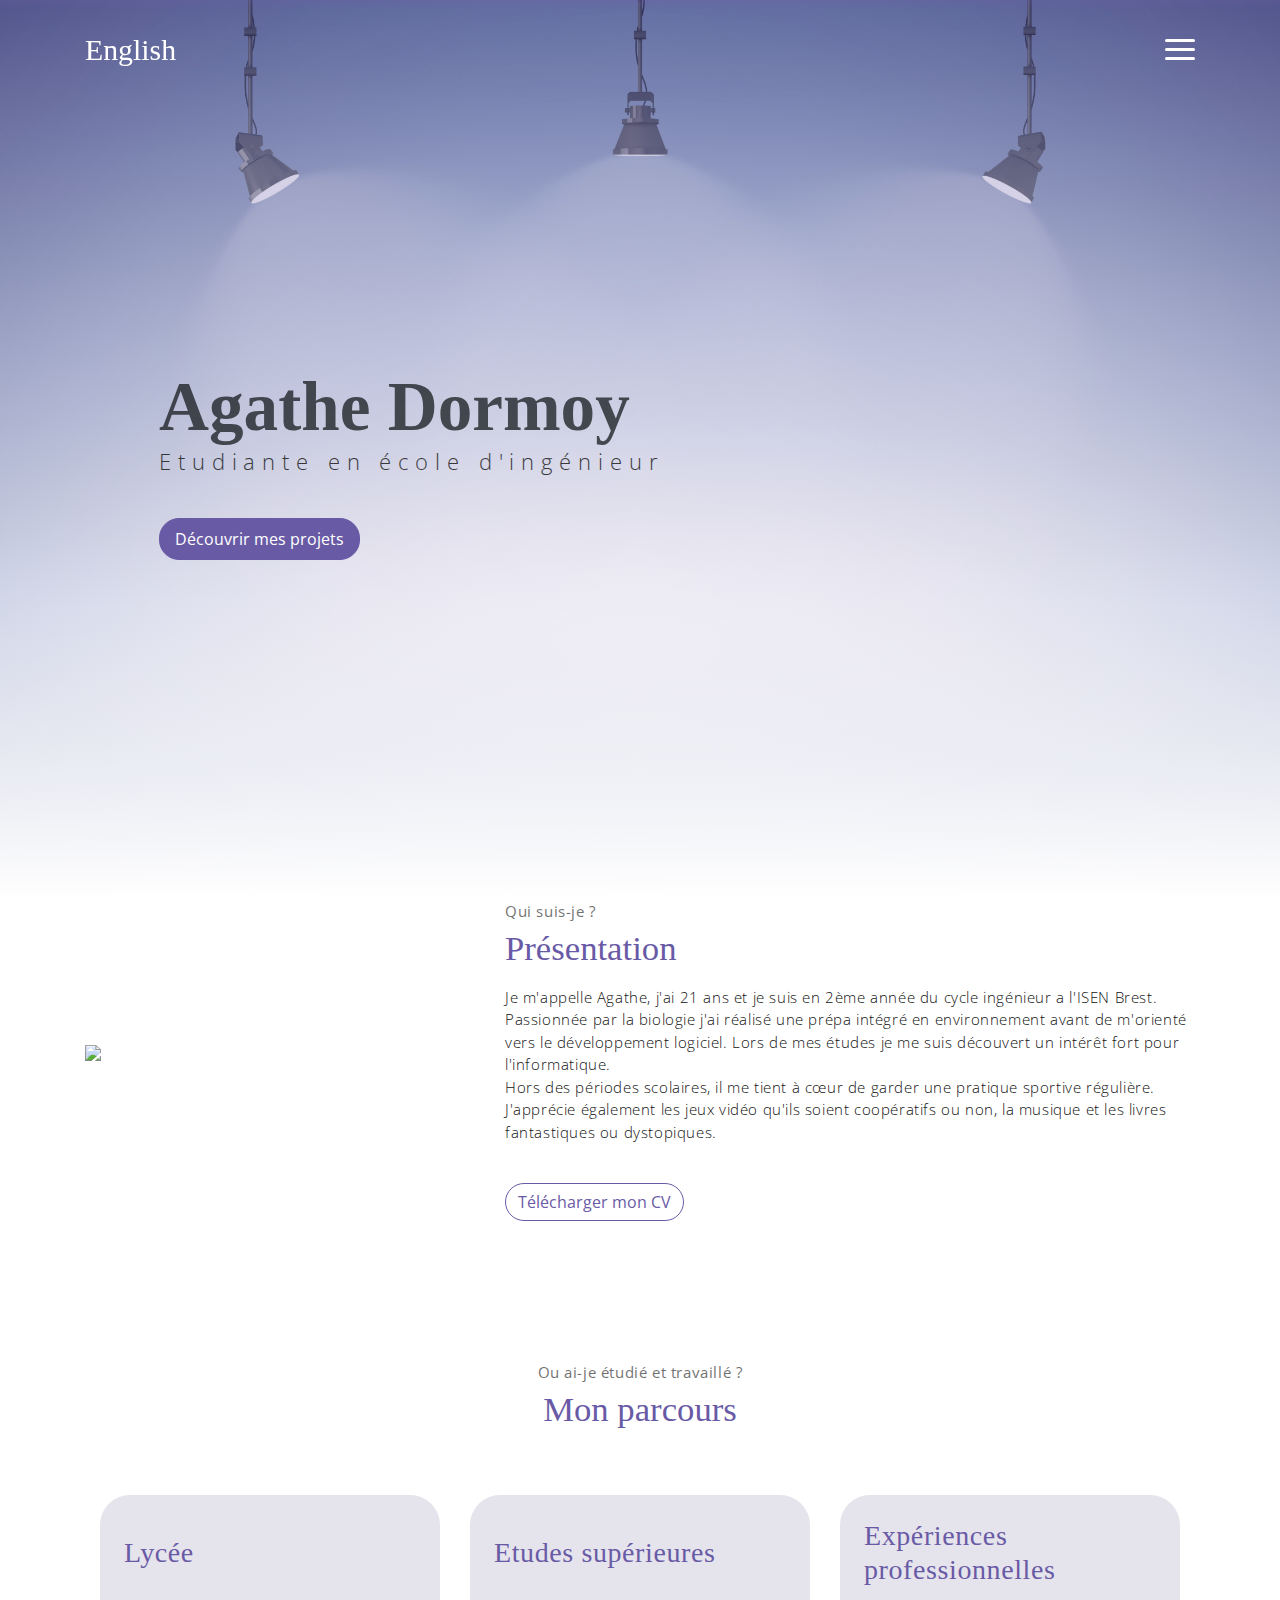
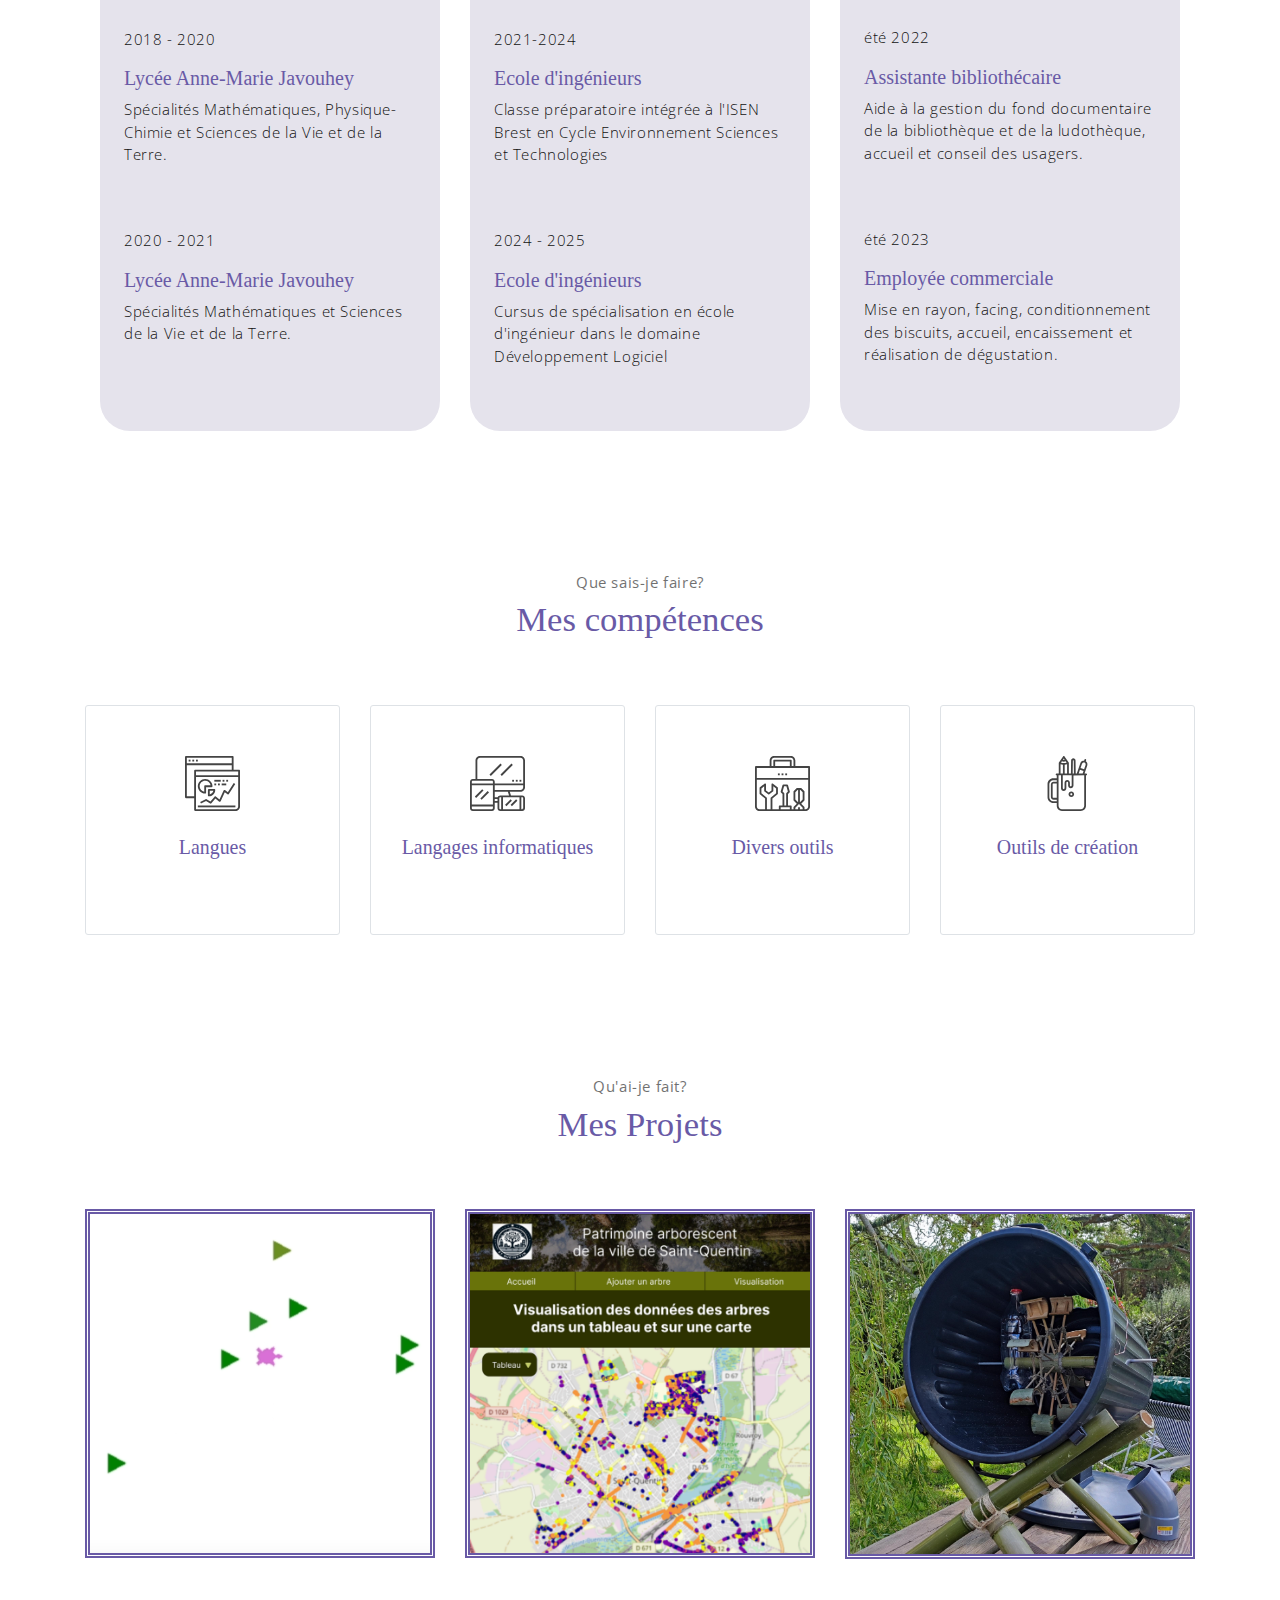
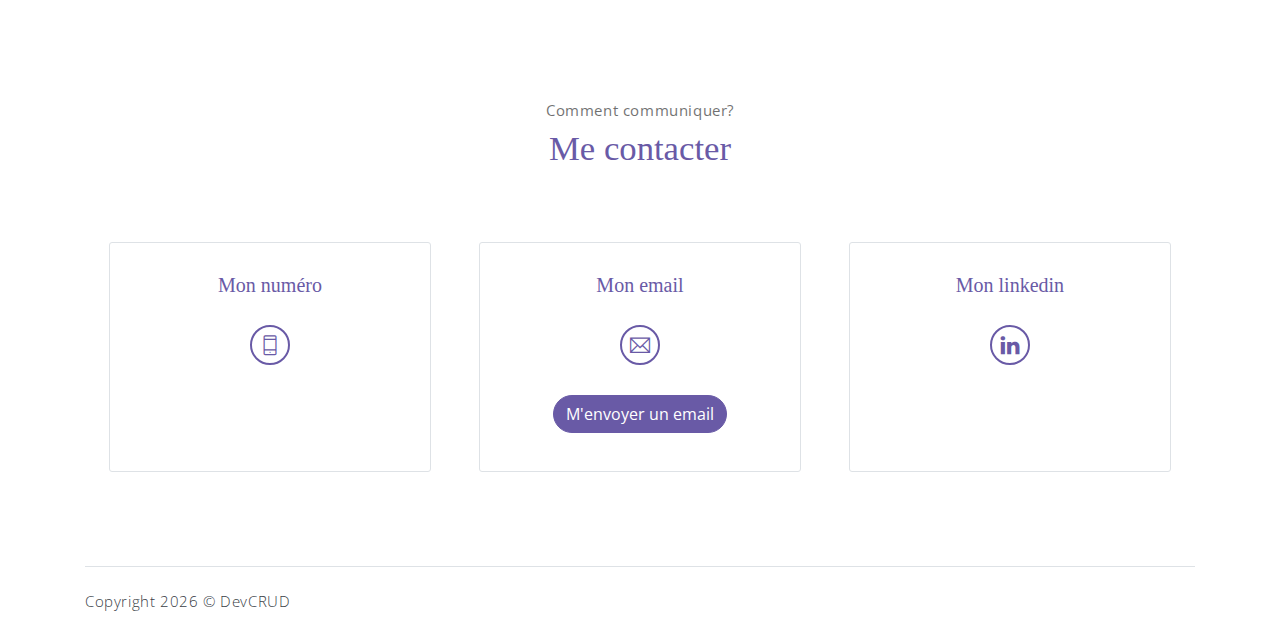
==== commit 937cf821: "Revert "tess"" ====
--- a/html/index.html
+++ b/html/index.html
@@ -31,7 +31,7 @@
     <!-- Page Navbar -->
     <nav class="custom-navbar" data-spy="affix" data-offset-top="20">
         <div class="container">
-            <a class="logo" href="#"></a>         
+            <a class="logo" href="../html/index_en.html">English</a>         
             <ul class="nav">
                 <li class="item">
                     <a class="link" href="#home">Accueil</a>
@@ -68,7 +68,7 @@
                 <span class="up"></span>
                 <span class="down">Agathe Dormoy</span>
             </h1>
-            <p class="header-subtitle">Etudiante en développement logiciel</p>            
+            <p class="header-subtitle">Etudiante en école d'ingénieur</p>            
 
             <a class="link" href="#portfolio"><button class="btn btn-primary">Découvrir mes projets</button></a>
         </div>              
@@ -81,7 +81,7 @@
             <!-- about wrapper -->
             <div class="about">
                 <div class="about-img-holder">
-                    <img src="../assets/imgs/man.png" class="about-img" >
+                    <img src="../assets/imgs/photo_profil.jpg" class="about-img" >
                 </div>
                 <div class="about-caption">
                     <p class="section-subtitle">Qui suis-je ?</p>
@@ -89,16 +89,15 @@
                     <p>
                         Je m'appelle Agathe, j'ai 21 ans et je suis en 2ème année du cycle ingénieur a l'ISEN Brest.
                         Passionnée par la biologie j'ai réalisé une prépa intégré en environnement avant de m'orienté
-                        vers le développement logiciel. Lors de mes études je me suis découvert un interêt fort pour 
+                        vers le développement logiciel. Lors de mes études je me suis découvert un intérêt fort pour 
                         l'informatique.
                         <br>
-                        Hors des périodes scholaires, il me tient a coeur de garder une pratique sportive régulière. J'apprécie
-                        également les jeux vidéos qu'ils soient coopératifs ou non, la musique et les livres fantastiques
+                        Hors des périodes scolaires, il me tient à cœur de garder une pratique sportive régulière. J'apprécie
+                        également les jeux vidéo qu'ils soient coopératifs ou non, la musique et les livres fantastiques
                         ou dystopiques. 
 
                     </p>
                     <a href="../assets/pdf/CV_Agathe_DORMOY.pdf" target = "blank"><button class="btn-rounded btn btn-outline-primary mt-4">Télécharger mon CV</button></a>
-                    <!--<input type="button" value="Télécharger" onclick="CV_Agathe_DORMOY.pdf"></input>-->
                 </div>              
             </div><!-- end of about wrapper -->
         </div><!-- end of container -->
@@ -117,26 +116,14 @@
                     <p>Lycée</p>
                 </div>
                 <div class="py-4">
-                  <p class="text-dark-emphasis">
-                    2018 - 2020
-                  </p>
-                  <h5>
-                    Lycée Anne-Marie Javouhey
-                  </h5>
-                  <p class="text-dark-emphasis">
-                    Spécialitées Mathématiques, Physique-Chimie et Science de la Vie et de la Terre.
-                  </p>
-                </div>
-                <div class="py-4">
-                    <p class="text-dark-emphasis">
-                      2020 - 2021
-                    </p>
-                    <h5>
-                      Lycée Anne-Marie Javouhey
-                    </h5>
-                    <p class="text-dark-emphasis">
-                      Spécialitées Mathématiques et Science de la Vie et de la Terre.
-                    </p>
+                  <p class="text-dark-emphasis">2018 - 2020</p>
+                  <h5>Lycée Anne-Marie Javouhey</h5>
+                  <p class="text-dark-emphasis">Spécialités Mathématiques, Physique-Chimie et Sciences de la Vie et de la Terre.</p>
+                </div>
+                <div class="py-4">
+                    <p class="text-dark-emphasis">2020 - 2021</p>
+                    <h5>Lycée Anne-Marie Javouhey</h5>
+                    <p class="text-dark-emphasis">Spécialités Mathématiques et Sciences de la Vie et de la Terre.</p>
                   </div>
               </div>
             </div>
@@ -147,26 +134,14 @@
                     <p>Etudes supérieures</p>
                 </div>
                 <div class="py-4">
-                  <p class="text-dark-emphasis">
-                    2021-2024
-                  </p>
-                  <h5>
-                    Ecole d'ingénieur
-                  </h5>
-                  <p class="text-dark-emphasis">
-                    Classe préparatoire intégré a l'ISEN Brest en Cycle Environnement Sciences et Technologies
-                  </p>
-                </div>
-                <div class="py-4">
-                    <p class="text-dark-emphasis">
-                    2024 - 2025 
-                    </p>
-                    <h5>
-                        Ecole d'ingénieur
-                    </h5>
-                    <p class="text-dark-emphasis">
-                    Cursus de spécialisation en école d'ingénieur dans le domaine Developpement Logiciel
-                    </p>
+                  <p class="text-dark-emphasis">2021-2024</p>
+                  <h5>Ecole d'ingénieurs</h5>
+                  <p class="text-dark-emphasis">Classe préparatoire intégrée à l'ISEN Brest en Cycle Environnement Sciences et Technologies</p>
+                </div>
+                <div class="py-4">
+                    <p class="text-dark-emphasis">2024 - 2025</p>
+                    <h5>Ecole d'ingénieurs</h5>
+                    <p class="text-dark-emphasis">Cursus de spécialisation en école d'ingénieur dans le domaine Développement Logiciel</p>
                 </div>
               </div>
             </div>
@@ -174,32 +149,17 @@
             <div class="col-lg-4" id="travail">
               <div class="h-100 bg-teal p-4 rounded-4">
                 <div class="title-parcours">
-                    <p>Experiences professionnelles</p>
-                </div>
-                <div class="py-4">
-                  <p class="text-dark-emphasis">
-                    été 2022
-                  </p>
-                  <h5>
-                    Assistante bibliothécaire
-                  </h5>
-                  <p class="text-dark-emphasis">
-                    Aide à la gestion du fond documentaire de la bibliothèque
-                    et de la ludothèque, accueil et conseil des usagers.
-
-                  </p>
-                </div>
-                <div class="py-4">
-                    <p class="text-dark-emphasis">
-                    été 2023
-                    </p>
-                    <h5>
-                    Employée commerciale
-                    </h5>
-                    <p class="text-dark-emphasis">
-                        Mise en rayon, facing, conditionnement des biscuits, accueil,
-                        encaissement et réalisation de dégustation.                    
-                    </p>
+                    <p>Expériences professionnelles</p>
+                </div>
+                <div class="py-4">
+                  <p class="text-dark-emphasis">été 2022</p>
+                  <h5>Assistante bibliothécaire</h5>
+                  <p class="text-dark-emphasis">Aide à la gestion du fond documentaire de la bibliothèque et de la ludothèque, accueil et conseil des usagers.</p>
+                </div>
+                <div class="py-4">
+                    <p class="text-dark-emphasis">été 2023</p>
+                    <h5>Employée commerciale</h5>
+                    <p class="text-dark-emphasis">Mise en rayon, facing, conditionnement des biscuits, accueil, encaissement et réalisation de dégustation.</p>
                 </div>
               </div>
             </div>
@@ -220,8 +180,8 @@
                         <div class="body">
                             <img src= "../assets/imgs/analytics.svg" class="icon">
                             <h6 class="title">Langues</h6>
-                            <p class="subtitle">Francais : langue maternelle voltaire 744 <br> Anglais : TOIEC 895 <br> Espagnol : notions
-                                scholaires
+                            <p class="subtitle">Français : langue maternelle voltaire 744 <br> Anglais : TOIEC 895 <br> Espagnol : notions
+                                scolaires
                             </p>
                         </div>
                     </div>
@@ -231,7 +191,7 @@
                         <div class="body">
                             <img src="../assets/imgs/responsive.svg" class="icon">
                             <h6 class="title">Langages informatiques</h6>
-                            <p class="subtitle">Python, C, Java, development web</p>
+                            <p class="subtitle">Python, C, Java, développement web</p>
                         </div>
                     </div>
                 </div>
@@ -261,7 +221,7 @@
     <section class="section" id="portfolio">
         <div class="container text-center">
             <p class="section-subtitle">Qu'ai-je fait?</p>
-            <h6 class="section-title mb-6">Portfolio</h6>
+            <h6 class="section-title mb-6">Mes Projets</h6>
             <!-- row -->
             <div class="row">
                 <div class="col-md-4">
@@ -270,7 +230,7 @@
                         <span class="portfolio-card-overlay">
                             <span class="portfolio-card-caption">
                                 <h4>Bot_Tommy</h4>
-                                <p class="font-weight-normal">Tortue mangeuse de déchets</p>
+                                <p class="font-weight-normal">Tortue dévoreuse de déchets</p>
                             </span>                         
                         </span>  
                                        
@@ -343,7 +303,7 @@
     <!-- footer -->
     <div class="container">
         <footer class="footer">       
-            <p class="mb-0">Copyright <script>document.write(new Date().getFullYear())</script> &copy; <a href="http://www.devcrud.com">DevCRUD</a></p>
+            <p class="mb-0">Copyright <script>document.write(new Date().getFullYear())</script> &copy; <a href="http://www.devcrud.com" target="_blank">DevCRUD</a></p>
         </footer>
     </div> <!-- end of page footer -->
 
@@ -358,7 +318,7 @@
         <div class="modal-int">
             <div class="text-center">
                 <h3>Bot_Tommy</h3>
-                <h5>La tortue mangeuse de déchets</h5>
+                <h5>La tortue dévoreuse de déchets</h5>
                 <br>
                 <img src="../assets/imgs/tortue_mauve.png">
             </div>
@@ -375,9 +335,9 @@
             </ul>
             <p>La simulation se terminera si :</p>
             <ul>
-                <li>Tous les déchets sont collectés.</li>
+                <li>Tous les déchets ont été collectés.</li>
                 <li>Un nombre de tours maximum est atteint.</li>
-                <li>Les déchets sont tous hors de sa portée.</li>
+                <li>Les déchets sont tous hors de portée pour la tortue.</li>
             </ul>
             <br>
             <h4 class="text-center">Démonstration</h4>
@@ -458,7 +418,7 @@
             </div>
                       
             <p>Ensuite, est venu le développement du site (Front et Back) avec la réalisation du MCD et de l'interface client serveur. La page de visualisation a été
-                légèrement modifié car nous n'avions pas bien jugé nos capacités de création. De plus, nous n'avons désormais plus acces à la base de donnée, le site
+                légèrement modifiée, car nous n'avions pas bien jugé nos capacités de création. De plus, nous n'avons désormais plus accès à la base de données, le site
                 n'est donc plus fonctionnel, c'est pourquoi il n'y a pas d'image de ce dernier.
         </div>
     </div>
@@ -486,7 +446,7 @@
             <h5 class="text-center"> Qu’est-ce qu'une LowTech ?</h5>
             <br>
             <p>C’est une technologie simple, durable et souvent locale qui répond à un besoin. Les Low Tech privilégient les solutions impactant peu l’environnement, 
-                ce sont des technologies  robustes, peu énergivores et surtout réparables. Les matériaux qui la constituent sont majoritairement des matériaux réutilisés.
+                ce sont des technologies robustes, peu énergivores et surtout réparables. Les matériaux qui la constituent sont majoritairement des matériaux réutilisés.
             </p>    
             <p>Tout au long de ce projet qui a duré 3 mois, nous avons utilisé la méthode agile pour nous organiser, nous avons appris à travailler ensemble, avons 
                 réfléchi sur la théorie et nous avons construit cette lowtech de nos propres mains.
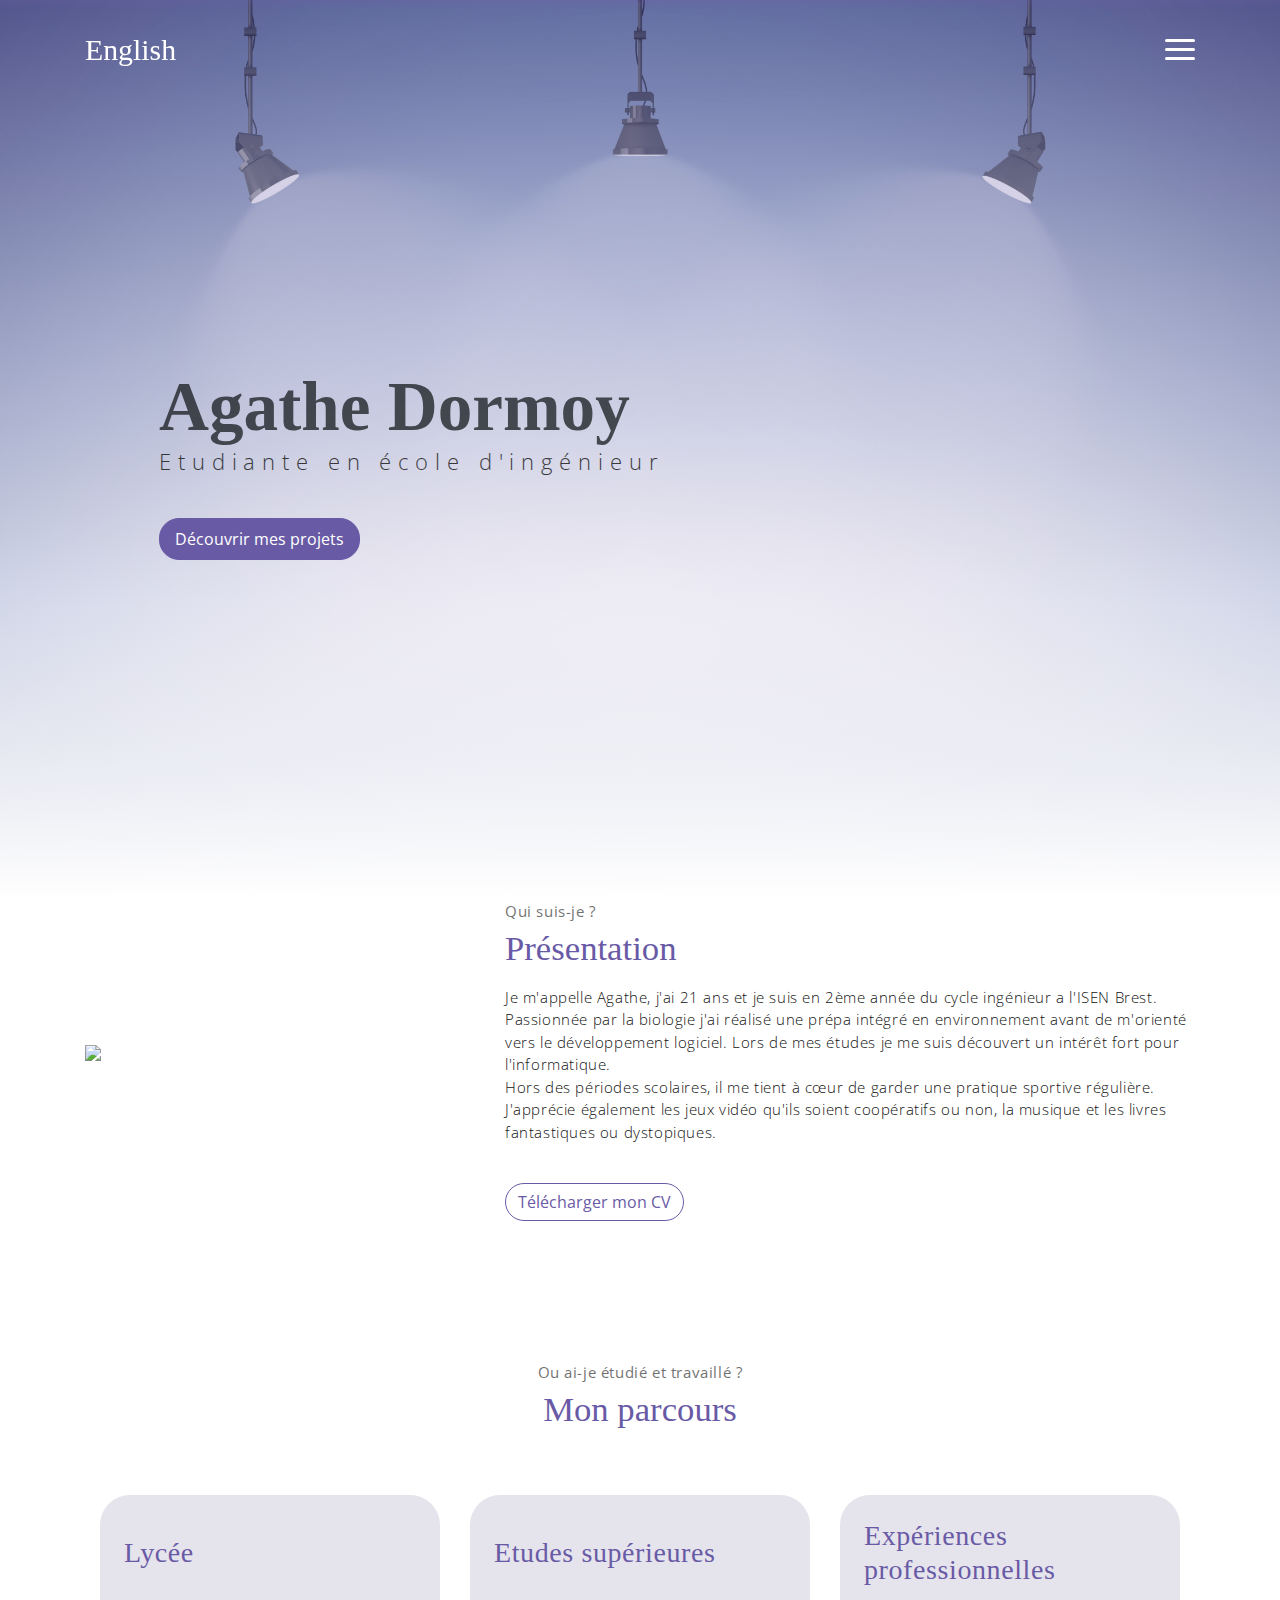
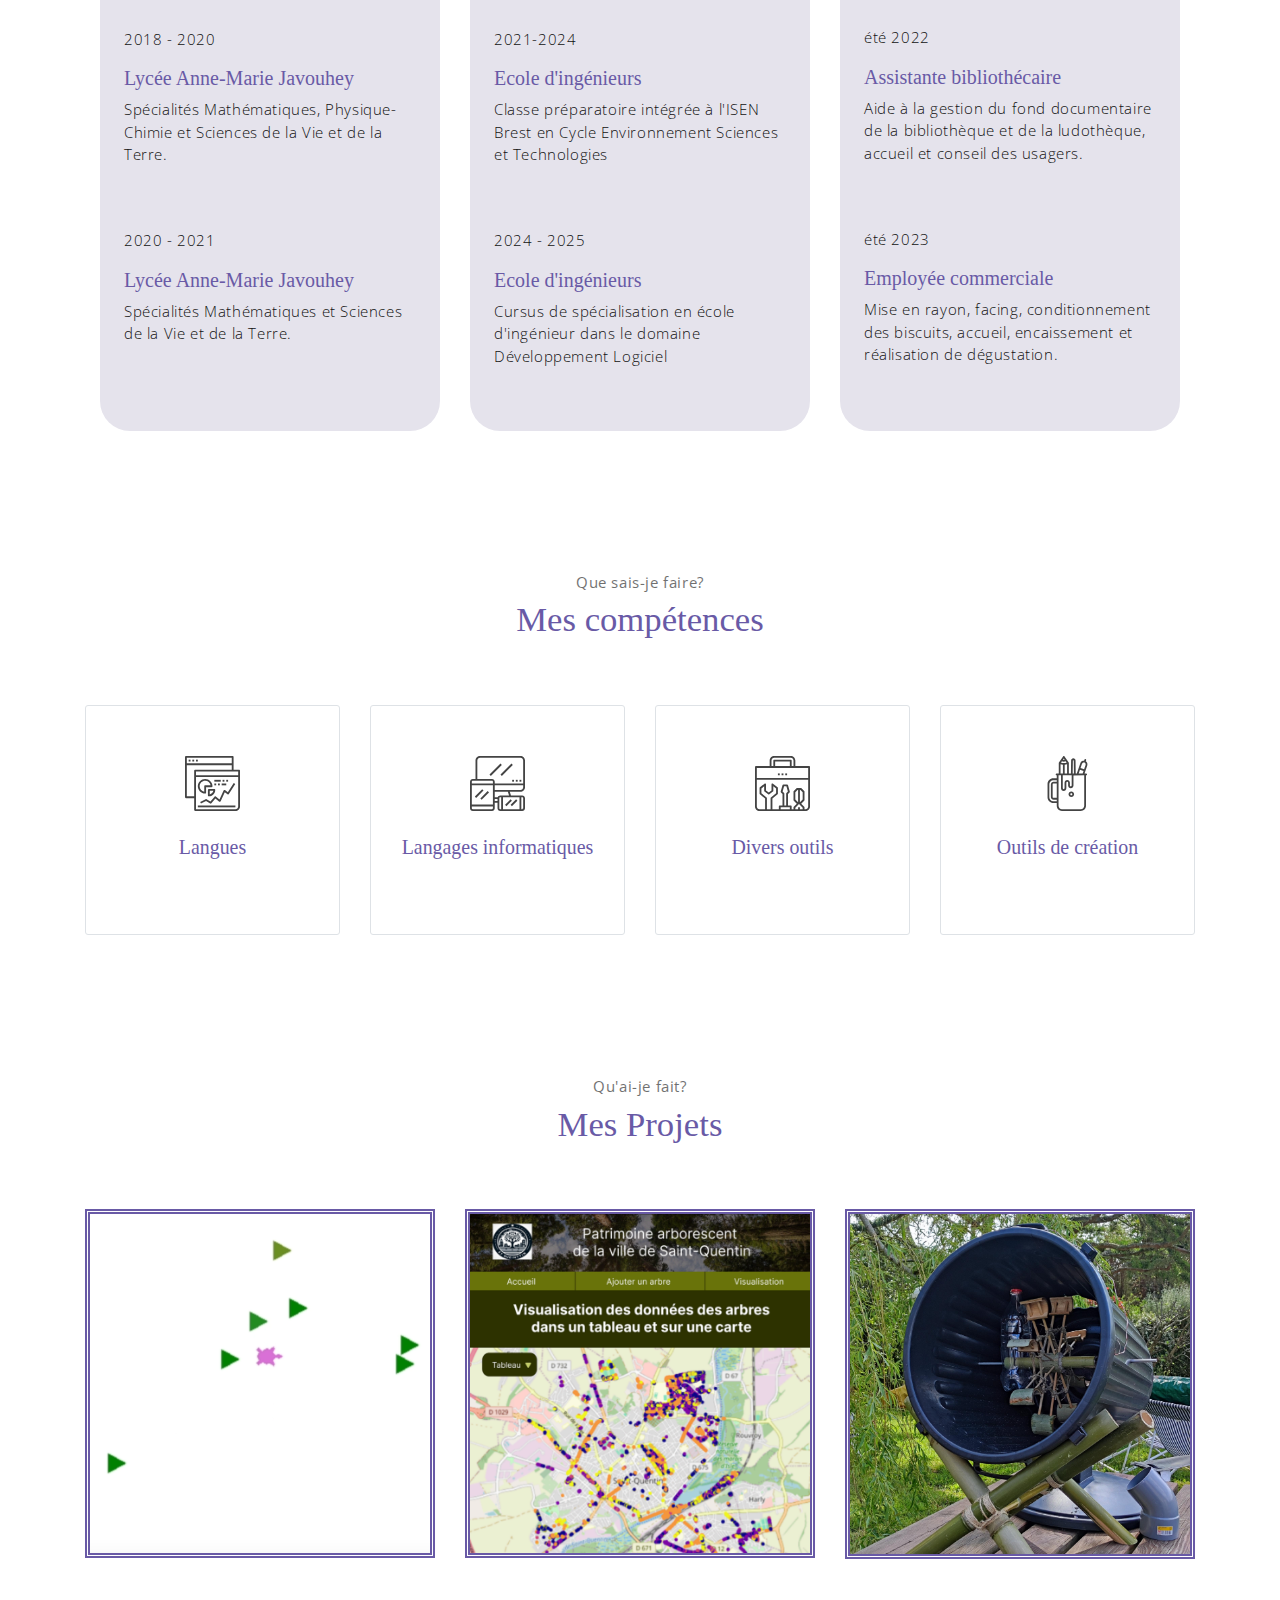
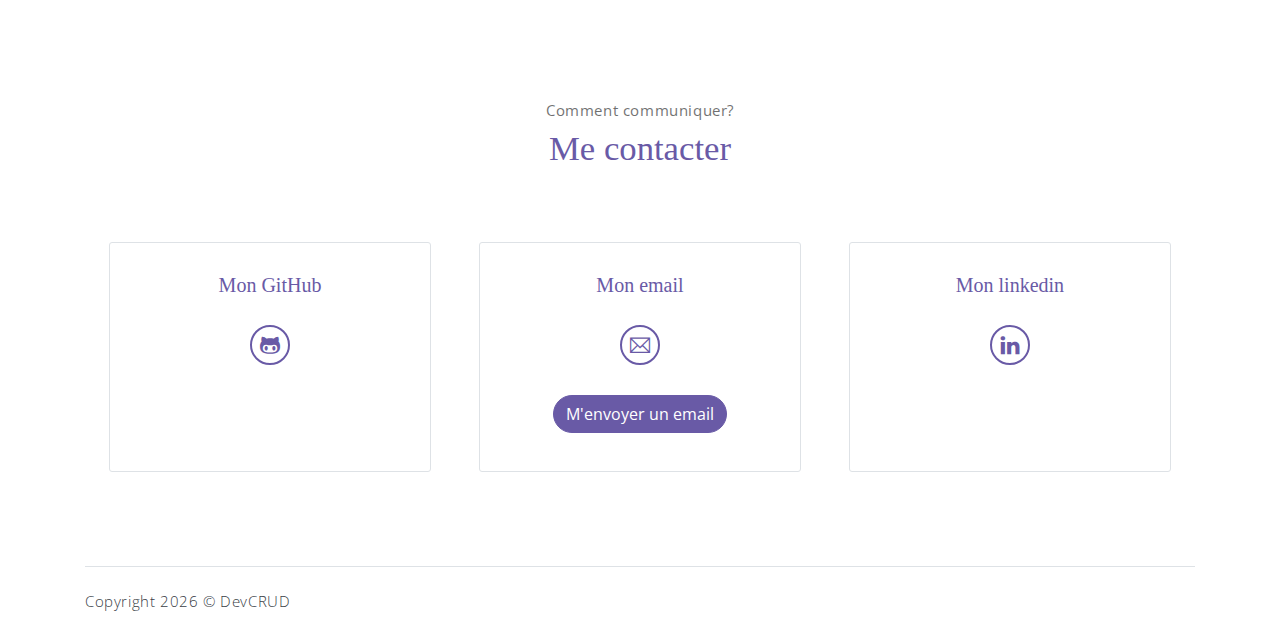
==== commit bf0c1871: "test" ====
--- a/html/index.html
+++ b/html/index.html
@@ -31,7 +31,7 @@
     <!-- Page Navbar -->
     <nav class="custom-navbar" data-spy="affix" data-offset-top="20">
         <div class="container">
-            <a class="logo" href="../html/index_en.html">English</a>         
+            <a class="logo" href="index_en.html">English</a>         
             <ul class="nav">
                 <li class="item">
                     <a class="link" href="#home">Accueil</a>
@@ -270,9 +270,9 @@
             <div class="row_1">
                 <div class="col-lg-4 p-4 space">
                     <div class="contour">
-                        <h5 id="mynumber">Mon numéro</h5>
+                        <h5 id="mynumber">Mon GitHub</h5>
                         <div class="linkedin popup" onclick="print_popup1()">
-                            <a class="copy link" id="+33 07 67 44 25 08" onclick="copy_to_clipboard(this.id);"><i class="ti-mobile"></i></a>
+                            <a href="https://github.com/AgatheDrmy" target="_blank" class="link"><i class="ti-github"></i></a>
                             <span class="popuptext" id="popupcopy1">Texte Copié</span>
                         </div>
                     </div>
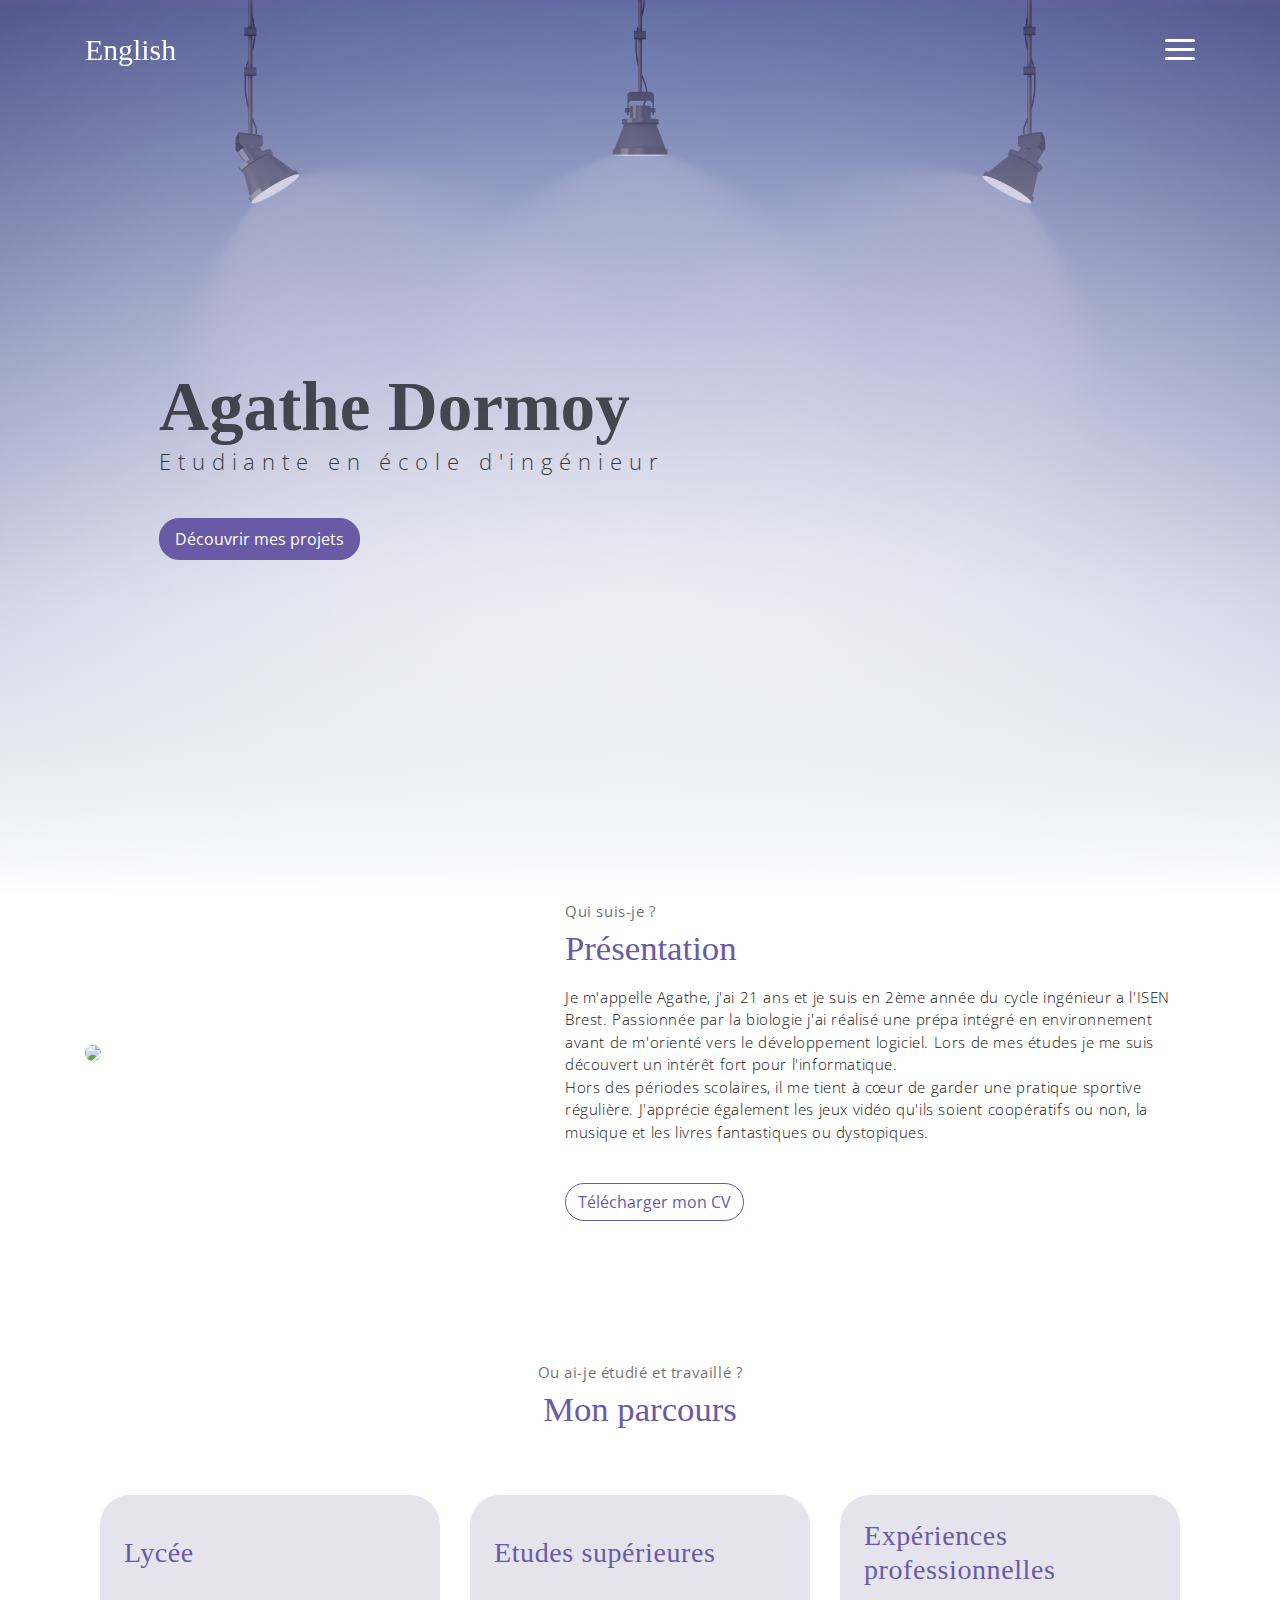
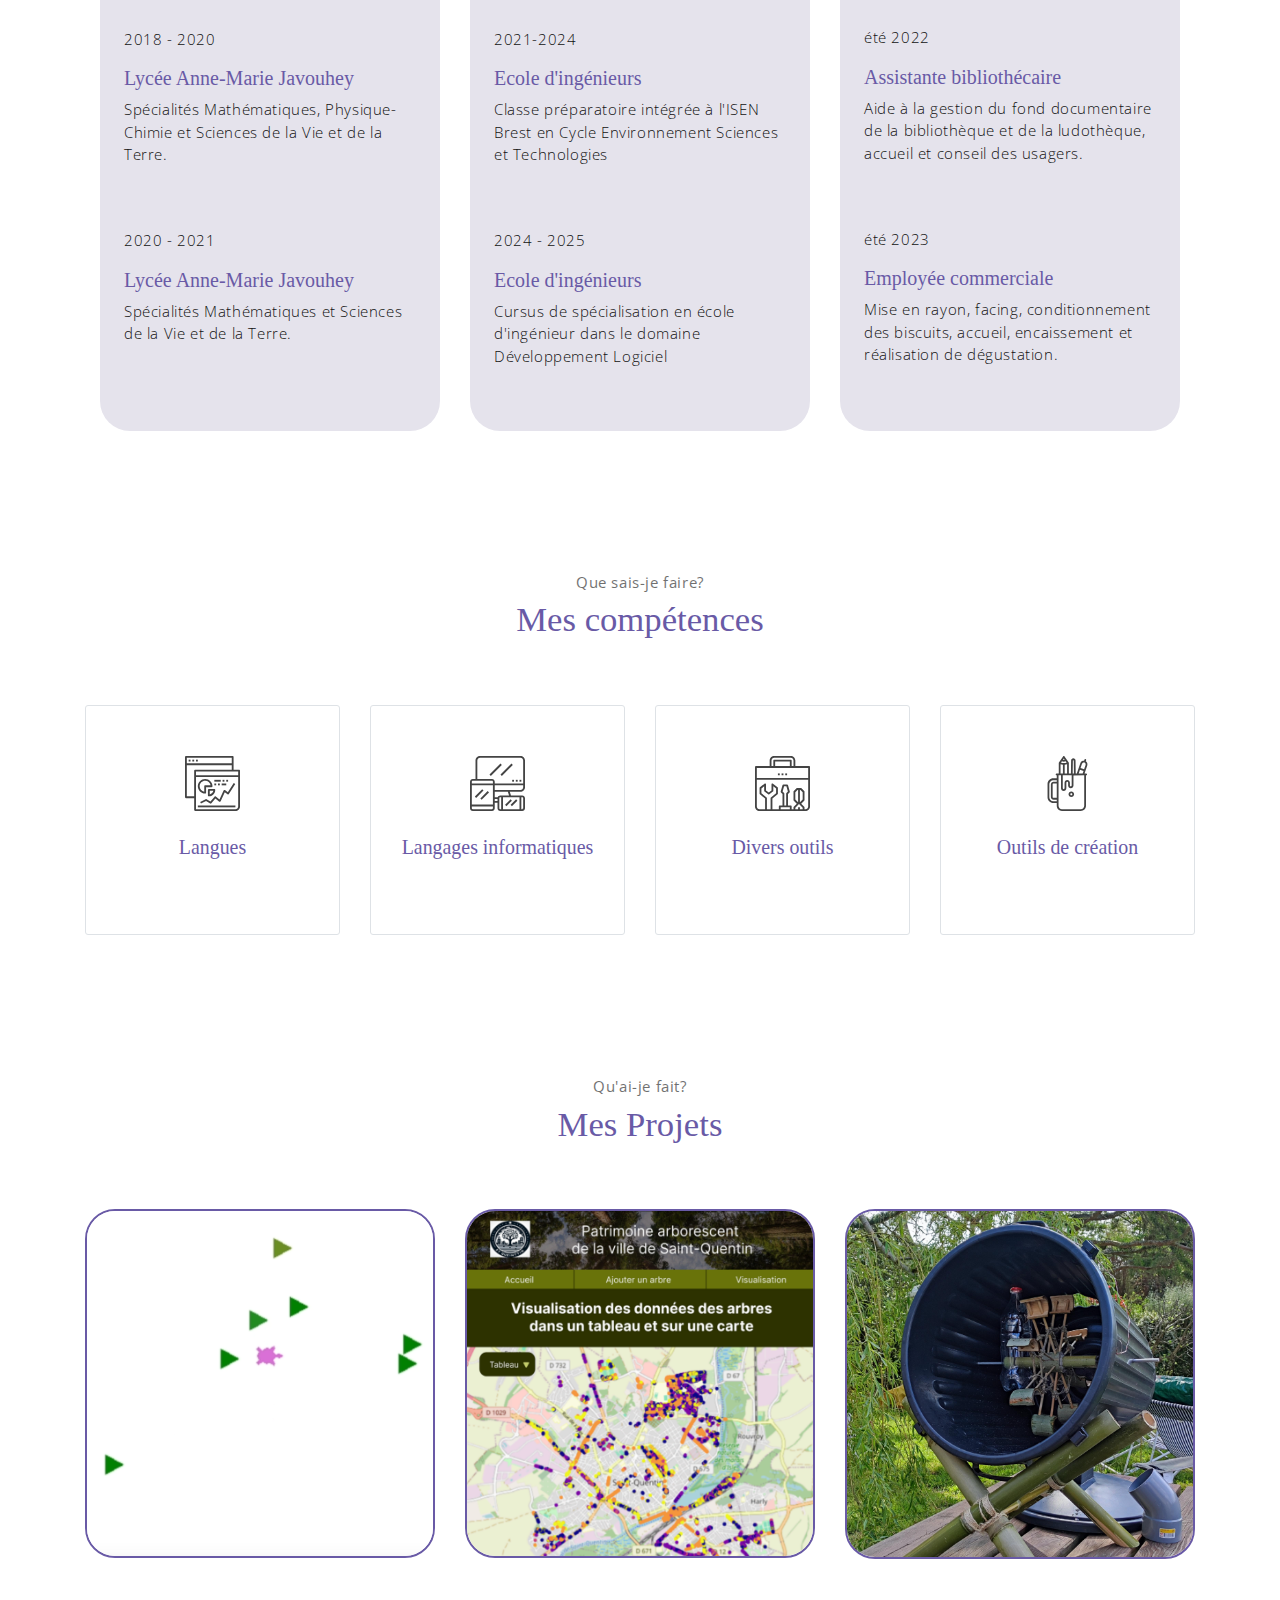
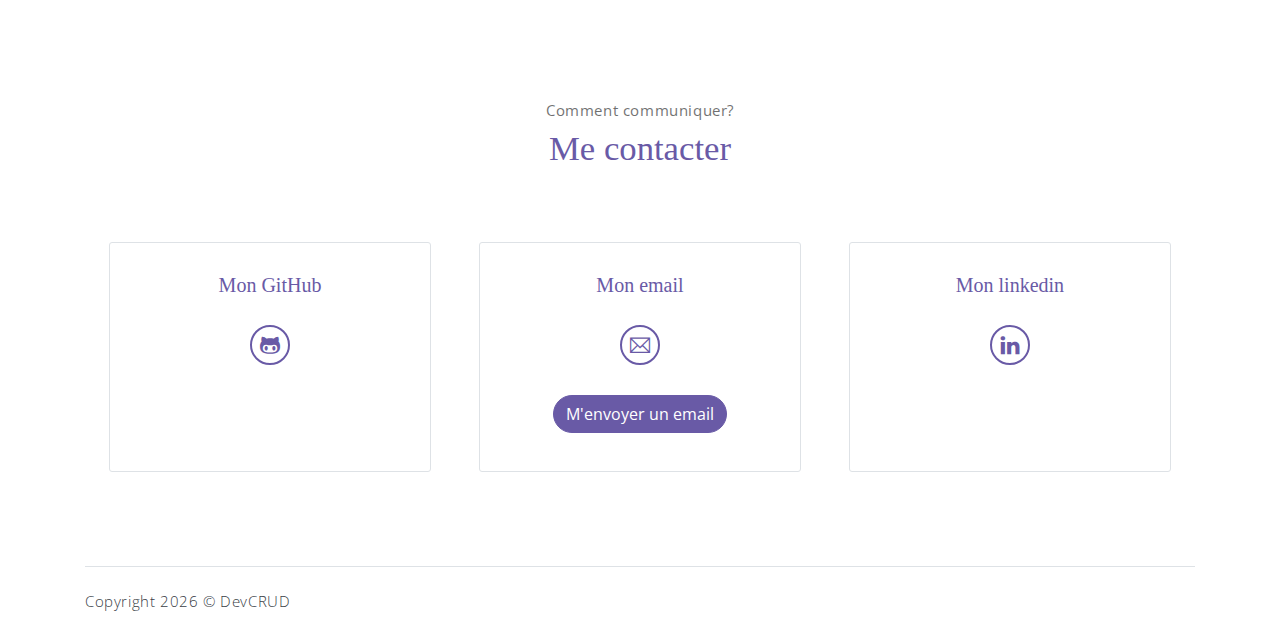
==== commit aa63eae4: "video responsive" ====
--- a/html/index.html
+++ b/html/index.html
@@ -31,7 +31,7 @@
     <!-- Page Navbar -->
     <nav class="custom-navbar" data-spy="affix" data-offset-top="20">
         <div class="container">
-            <a class="logo" href="index_en.html">English</a>         
+            <a class="logo" href="../html/index_en.html">English</a>         
             <ul class="nav">
                 <li class="item">
                     <a class="link" href="#home">Accueil</a>
@@ -97,7 +97,7 @@
                         ou dystopiques. 
 
                     </p>
-                    <a href="../assets/pdf/CV_Agathe_DORMOY.pdf" target = "blank"><button class="btn-rounded btn btn-outline-primary mt-4">Télécharger mon CV</button></a>
+                    <a href="../assets/pdf/CV_Agathe_Dormoy.pdf" target = "blank"><button class="btn-rounded btn btn-outline-primary mt-4">Télécharger mon CV</button></a>
                 </div>              
             </div><!-- end of about wrapper -->
         </div><!-- end of container -->
@@ -271,9 +271,8 @@
                 <div class="col-lg-4 p-4 space">
                     <div class="contour">
                         <h5 id="mynumber">Mon GitHub</h5>
-                        <div class="linkedin popup" onclick="print_popup1()">
+                        <div class="linkedin popup">
                             <a href="https://github.com/AgatheDrmy" target="_blank" class="link"><i class="ti-github"></i></a>
-                            <span class="popuptext" id="popupcopy1">Texte Copié</span>
                         </div>
                     </div>
                 </div>
@@ -457,7 +456,7 @@
             <div class="text-center">
                 <br>
                 <h5>Démonstration</h5>
-                <video controls class="video2">
+                <video controls class="video">
                     <source src="../assets/videos/flowtech_test.mp4" type="video/mp4" />
                 </video>
             </div>
--- a/assets/css/meyawo.css
+++ b/assets/css/meyawo.css
@@ -302,10 +302,6 @@
   margin-top: 50px;
 }
 
-.video2{
-  margin-top: 50px;
-  max-width: 1200px;
-}
 
 .logo_projet{
   max-width: 140px;
@@ -807,27 +803,48 @@
   margin-left: auto;
 }
 
+@media (min-width: 360px) {
+  .container {
+    max-width: 345px;
+  }
+  .video {
+    max-width: 100%;
+  }
+}
+
 @media (min-width: 576px) {
   .container {
     max-width: 540px;
   }
+  .video {
+    max-width: 100%;
+  }
 }
 
 @media (min-width: 768px) {
   .container {
     max-width: 720px;
   }
+  .video {
+    max-width: 100%;
+  }
 }
 
 @media (min-width: 992px) {
   .container {
     max-width: 960px;
   }
+  .video {
+    max-width: 100%;
+  }
 }
 
 @media (min-width: 1200px) {
   .container {
     max-width: 1140px;
+  }
+  .video {
+    max-width: 100%;
   }
 }
 
@@ -11442,7 +11459,8 @@
 
 .portfolio-card .portfolio-card-img {
   width: 100%;
-  border: 5px double;
+  border: 2px solid;
+  border-radius: 30px;
 }
 
 .portfolio-card .portfolio-card-overlay {
@@ -11488,7 +11506,7 @@
   visibility: visible;
   width: 100%;
   height: 100%;
-  border-radius: 0;
+  border-radius: 30px;
   cursor: pointer;
 }
 
@@ -12422,12 +12440,13 @@
 .about-img-holder {
   min-width: 400px;
   max-width: 400px;
-  margin-right: 20px;
+  margin-right: 80px;
 }
 
 .about-img-holder .about-img {
   width: 100%;
   margin-bottom: 15px;
+  border-radius: 30px;
 }
 
 .about-caption {
